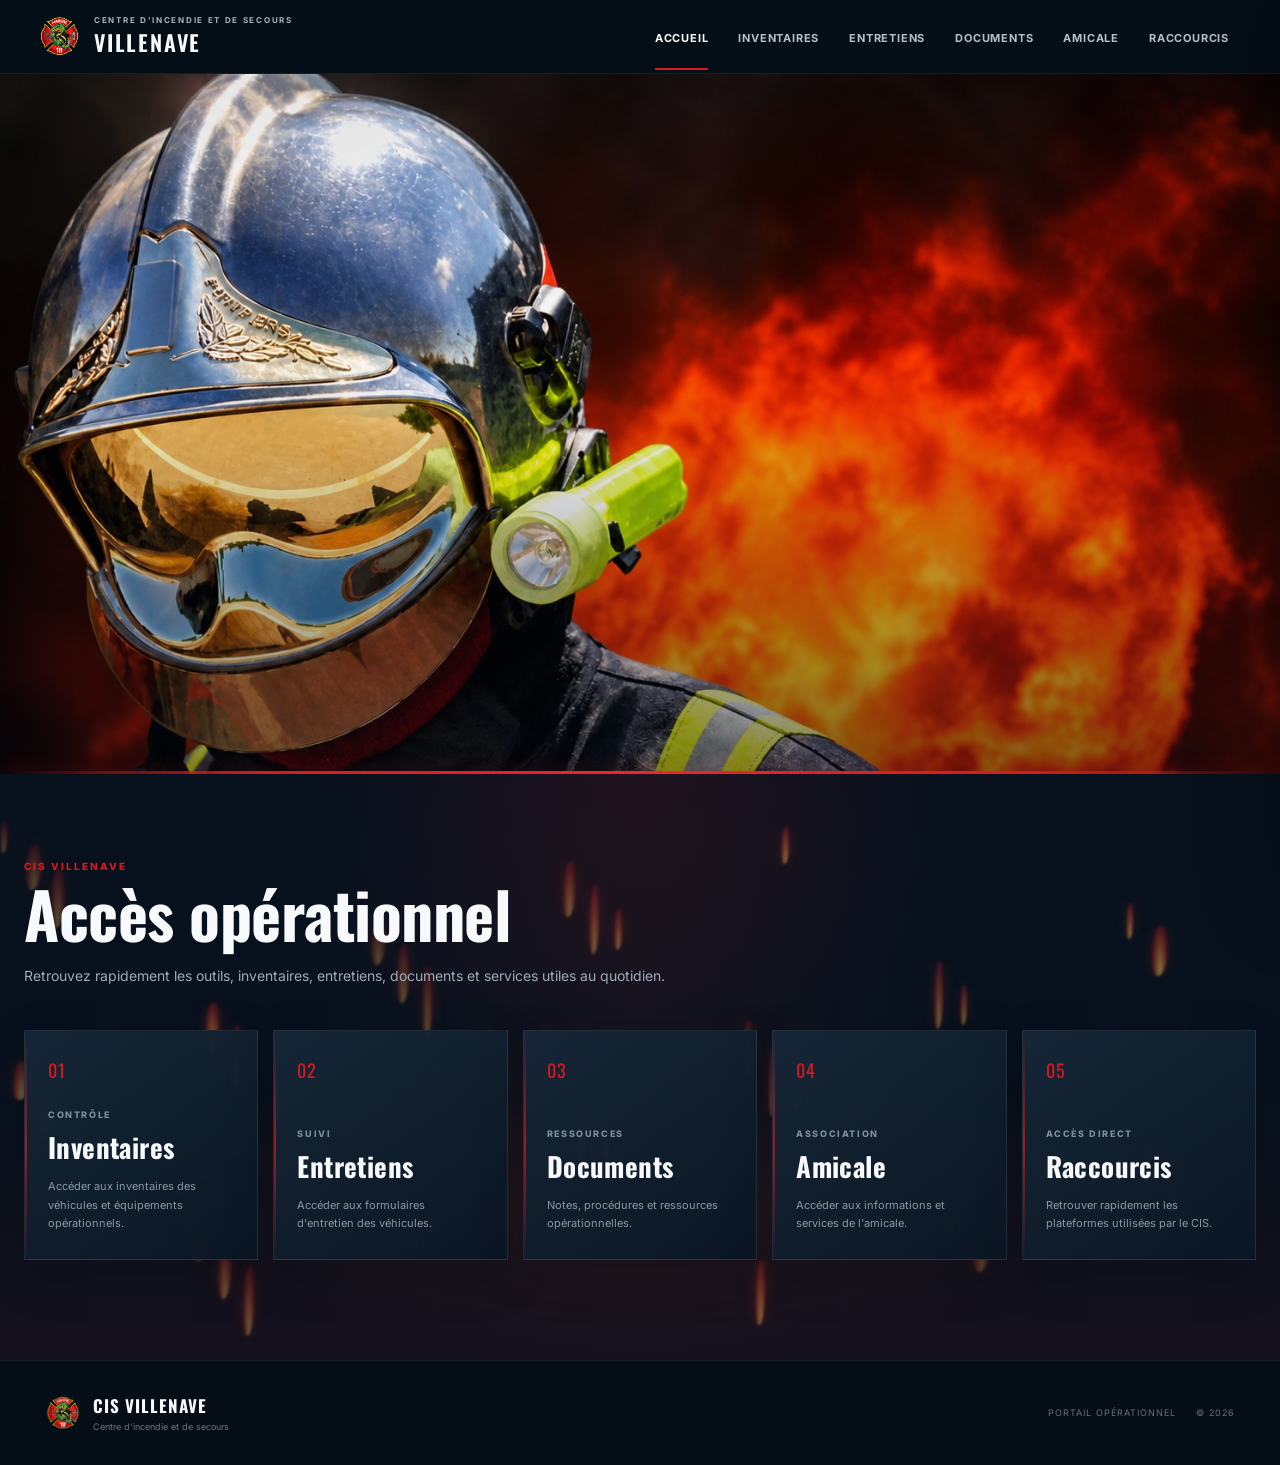
==== index.html @ 7cd79bca "Update index.html" ====
<!DOCTYPE html>
<html lang="fr">
<head>
<meta charset="UTF-8">
<meta name="viewport" content="width=device-width, initial-scale=1.0">
<title>CIS VILLENAVE — Portail opérationnel</title>
<link rel="preconnect" href="https://fonts.googleapis.com"><link rel="preconnect" href="https://fonts.gstatic.com" crossorigin>
<link href="https://fonts.googleapis.com/css2?family=Inter:wght@400;500;600;700;800&family=Oswald:wght@400;500;600&display=swap" rel="stylesheet">
<link rel="stylesheet" href="cis.css">
</head>
<body class="home-view">
<header class="site-header"><a href="#accueil" class="brand"><img src="logo1.png" alt="CIS Villenave"><div><span>CENTRE D'INCENDIE ET DE SECOURS</span><strong>VILLENAVE</strong></div></a><nav class="main-nav"><a href="#accueil">ACCUEIL</a><a href="#inventaires">INVENTAIRES</a><a href="#entretiens">ENTRETIENS</a><a href="#documents">DOCUMENTS</a><a href="#amicale">AMICALE</a><a href="#raccourcis">RACCOURCIS</a></nav></header>
<button class="mobile-menu-toggle" id="mobile-menu-toggle" type="button" aria-label="Ouvrir le menu" aria-expanded="false"><span></span><span></span><span></span></button>
<div class="mobile-menu-overlay" id="mobile-menu-overlay"></div>
<aside class="mobile-menu" id="mobile-menu" aria-hidden="true"><div class="mobile-menu-header"><div><span class="mobile-menu-kicker">PORTAIL OPÉRATIONNEL</span><strong>VILLENAVE</strong></div><button class="mobile-menu-close" id="mobile-menu-close" type="button" aria-label="Fermer le menu">×</button></div><nav class="mobile-nav">
<a href="#accueil" class="mobile-nav-link"><span>01</span><div><strong>ACCUEIL</strong><small>Portail opérationnel</small></div></a>
<a href="#inventaires" class="mobile-nav-link"><span>02</span><div><strong>INVENTAIRES</strong><small>Contrôle des équipements</small></div></a>
<a href="#entretiens" class="mobile-nav-link"><span>03</span><div><strong>ENTRETIENS</strong><small>Suivi des véhicules</small></div></a>
<a href="#documents" class="mobile-nav-link"><span>04</span><div><strong>DOCUMENTS</strong><small>Ressources opérationnelles</small></div></a>
<a href="#amicale" class="mobile-nav-link"><span>05</span><div><strong>AMICALE</strong><small>Vie associative</small></div></a>
<a href="#raccourcis" class="mobile-nav-link"><span>06</span><div><strong>RACCOURCIS</strong><small>Accès rapides</small></div></a>
</nav><div class="mobile-menu-footer">CIS VILLENAVE-D'ORNON</div></aside>
<section id="accueil" class="hero"><div class="hero-photo"><img src="photo.png" alt="CIS Villenave"><div class="hero-overlay"></div></div></section>
<div class="home-stage"><div class="flames" aria-hidden="true"></div><section class="intro-section"><div class="section-heading"><span class="section-kicker">CIS VILLENAVE</span><h2>Accès opérationnel</h2><p>Retrouvez rapidement les outils, inventaires, entretiens, documents et services utiles au quotidien.</p></div><div class="quick-grid quick-grid-five">
<a href="#inventaires" class="quick-card premium-card"><span class="card-number">01</span><div><span class="card-kicker">CONTRÔLE</span><h3>Inventaires</h3><p>Accéder aux inventaires des véhicules et équipements opérationnels.</p></div></a>
<a href="#entretiens" class="quick-card premium-card"><span class="card-number">02</span><div><span class="card-kicker">SUIVI</span><h3>Entretiens</h3><p>Accéder aux formulaires d'entretien des véhicules.</p></div></a>
<a href="#documents" class="quick-card premium-card"><span class="card-number">03</span><div><span class="card-kicker">RESSOURCES</span><h3>Documents</h3><p>Notes, procédures et ressources opérationnelles.</p></div></a>
<a href="#amicale" class="quick-card premium-card"><span class="card-number">04</span><div><span class="card-kicker">ASSOCIATION</span><h3>Amicale</h3><p>Accéder aux informations et services de l'amicale.</p></div></a>
<a href="#raccourcis" class="quick-card premium-card"><span class="card-number">05</span><div><span class="card-kicker">ACCÈS DIRECT</span><h3>Raccourcis</h3><p>Retrouver rapidement les plateformes utilisées par le CIS.</p></div></a>
</div></section></div>
<div class="portal-stage"><div class="flames" aria-hidden="true"></div>
<section id="inventaires" class="content-section page-view"><div class="section-heading"><span class="section-kicker">CONTRÔLE OPÉRATIONNEL</span><h2>Inventaires</h2><p>Sélectionnez une catégorie pour accéder aux inventaires des véhicules et équipements.</p></div><div class="inventory-grid">
<article class="inventory-card premium-card" data-collapsible><div class="inventory-header" tabindex="0" role="button" aria-expanded="false"><div><span class="inventory-code">01 / SSUAP</span><h3>SSUAP</h3><p>Secours à personnes</p></div><span class="inventory-plus">+</span></div><div class="inventory-content"><div class="vehicle-grid">
<div class="vehicle-card"><span>VSAV 01</span><small>Inventaire de l'équipage</small><div class="vehicle-buttons"><a class="inventory-button" href="https://docs.google.com/forms/d/e/1FAIpQLSfL36QKhU4DK_iWfPn4x19gmU9dLKnTLWVugFOpg3ryMzXapg/viewform?ouid=105918993275116743934&usp=sharing" target="_blank" rel="noopener">Chef d'agrès</a><a class="inventory-button" href="https://docs.google.com/forms/d/e/1FAIpQLSfN9bmArWPwC8NEfdnblLJE0y_ZaOb0yOlnw8BgW_F55drkiQ/viewform?ouid=105918993275116743934&usp=sharing" target="_blank" rel="noopener">Conducteur</a><a class="inventory-button" href="https://docs.google.com/forms/d/e/1FAIpQLSebAsFhD7KUh9XLMHKAeTNGjriSt-GvxNeqYLgoTC3nS7K8uA/viewform?ouid=105918993275116743934&usp=sharing" target="_blank" rel="noopener">Équipier</a></div></div>
<div class="vehicle-card"><span>VSAV 02</span><small>Inventaire de l'équipage</small><div class="vehicle-buttons"><a class="inventory-button" href="https://docs.google.com/forms/d/e/1FAIpQLSe1eA0Huf_T1sYWfYJLW9qUiCo8_IYR5ksxcDNwUbu9nNtDWg/viewform?ouid=105918993275116743934&usp=sharing" target="_blank" rel="noopener">Chef d'agrès</a><a class="inventory-button" href="https://docs.google.com/forms/d/e/1FAIpQLSeNDvuMxyEKKqKmP8QXnKiAqz2-etivAUsY8djY-1vpnywdUg/viewform?ouid=105918993275116743934&usp=sharing" target="_blank" rel="noopener">Conducteur</a><a class="inventory-button" href="https://docs.google.com/forms/d/e/1FAIpQLSez3wjIVUbJyvEF3fLr3ypWshs6PR-rdwWS8wSdeNRq307w3w/viewform?ouid=105918993275116743934&usp=sharing" target="_blank" rel="noopener">Équipier</a></div></div>
<div class="vehicle-card"><span>VSAV 03</span><small>Inventaire de l'équipage</small><div class="vehicle-buttons"><a class="inventory-button" href="https://docs.google.com/forms/d/e/1FAIpQLScgbGPy4RV--YguFozawOFSlJ7zzAFMduGsnY6KHvA_nMTxsw/viewform?ouid=105918993275116743934&usp=sharing" target="_blank" rel="noopener">Chef d'agrès</a><a class="inventory-button" href="https://docs.google.com/forms/d/e/1FAIpQLSe3hYxzlyHCIg_xiC_oHxIFeVI5MkSlTYq70egr3Y94Ct8h9w/viewform?ouid=105918993275116743934&usp=sharing" target="_blank" rel="noopener">Conducteur</a><a class="inventory-button" href="https://docs.google.com/forms/d/e/1FAIpQLSdRylJ0WaeCGLISlIBWq0tO3GZoghE-7KpfD2e5SPOXARe_pA/viewform?ouid=105918993275116743934&usp=sharing" target="_blank" rel="noopener">Équipier</a></div></div>
<div class="vehicle-card"><span>ASU</span><small>Pharmacie et utilisation sur intervention</small><div class="vehicle-buttons"><a class="inventory-button" href="https://docs.google.com/forms/d/e/1FAIpQLSe7PR0zvF8s1S_6WXaZ1bjyqoSbXXyRkYZxFiTqp1Z2TjZkoA/viewform?ouid=109470243720371980618&usp=sharing" target="_blank" rel="noopener">PDG ASU</a><a class="inventory-button" href="https://docs.google.com/forms/d/e/1FAIpQLScziBdaxCw204Pgq3e08IISIgJmAzAKsDHjrKkI0FuoFDjxeg/viewform?ouid=109470243720371980618&usp=sharing" target="_blank" rel="noopener">Utilisation ASU sur intervention</a></div></div>
</div></div></article>

<article class="inventory-card premium-card" data-collapsible><div class="inventory-header" tabindex="0" role="button" aria-expanded="false"><div><span class="inventory-code">02 / INCENDIE</span><h3>Incendie</h3><p>Moyens incendie</p></div><span class="inventory-plus">+</span></div><div class="inventory-content"><div class="vehicle-grid">
<a class="vehicle-card" href="https://docs.google.com/forms/d/e/1FAIpQLSd9eU-5nNT6gkXeXWvM4jl7qaxTKc8Hu_hd_CGGYWYdc3MpHg/viewform?ouid=105918993275116743934&usp=sharing" target="_blank" rel="noopener"><span>FPT 01</span><small>Inventaire</small></a>
<a class="vehicle-card" href="https://docs.google.com/forms/d/e/1FAIpQLSfYTSP2b4F6XAgsyKSXNlQE8WmGoWypcZfZNSa2CI6vs2N3Lw/viewform" target="_blank" rel="noopener"><span>FPTGP 02</span><small>Inventaire</small></a>
<a class="vehicle-card" href="https://docs.google.com/forms/d/e/1FAIpQLSe5RfSPqzXc39O40FYURZxkLmjuwQ1jBlEEKpgJZPCCtjn39A/viewform?ouid=105918993275116743934&usp=sharing" target="_blank" rel="noopener"><span>ECH</span><small>Inventaire</small></a>
<a class="vehicle-card" href="https://docs.google.com/forms/d/e/1FAIpQLSdsKyJJkTkoiJEL1euuLlERXf1S8NMHm4DnjmsZSfvnbQll1w/viewform?ouid=105918993275116743934&usp=sharing" target="_blank" rel="noopener"><span>FMOGP</span><small>Inventaire</small></a>
<a class="vehicle-card" href="https://docs.google.com/forms/d/e/1FAIpQLSdmcnS6v5ICCbmuHJ9lJDz1taCs1w9tKfj-Pz1_ie6bzsLd9w/viewform?ouid=105918993275116743934&usp=sharing" target="_blank" rel="noopener"><span>VL CDGG</span><small>Inventaire</small></a>
</div></div></article>

<article class="inventory-card premium-card" data-collapsible><div class="inventory-header" tabindex="0" role="button" aria-expanded="false"><div><span class="inventory-code">03 / DIV</span><h3>DIV</h3><p>Divers et secours techniques</p></div><span class="inventory-plus">+</span></div><div class="inventory-content"><div class="vehicle-grid">
<a class="vehicle-card" href="https://docs.google.com/forms/d/e/1FAIpQLScxACmuw41XjsE-xWaNp0hVASIMMaTYH3z3zqB-2ywrCdb6tw/viewform?usp=sharing&ouid=105918993275116743934" target="_blank" rel="noopener"><span>VTU 1 (VIA)</span><small>Inventaire</small></a>
<a class="vehicle-card" href="https://docs.google.com/forms/d/e/1FAIpQLSfx2WoNMi9p6lq8BGZL36s8l78ZDq-CU32db0z8Ej0rH0dGHg/viewform?ouid=105918993275116743934&usp=sharing" target="_blank" rel="noopener"><span>VTU 2</span><small>Inventaire</small></a>
<a class="vehicle-card" href="https://docs.google.com/forms/d/e/1FAIpQLSdgsz1o1LmwStk5MBDEh8DE0OjGyTTOqhAf8_8FgcMBXhzITw/viewform?ouid=105918993275116743934&usp=sharing" target="_blank" rel="noopener"><span>VSR M</span><small>Inventaire</small></a>
</div></div></article>

<article class="inventory-card premium-card" data-collapsible><div class="inventory-header" tabindex="0" role="button" aria-expanded="false"><div><span class="inventory-code">04 / FDF</span><h3>FDF</h3><p>Feux de forêts</p></div><span class="inventory-plus">+</span></div><div class="inventory-content"><div class="vehicle-grid">
<a class="vehicle-card" href="https://docs.google.com/forms/d/e/1FAIpQLSdDMChI_Hcr2wDC9QvOvBT5Df-sJo7sq4oLvlZl9bfk5zM2SQ/viewform?ouid=105918993275116743934&usp=sharing" target="_blank" rel="noopener"><span>CCF 1</span><small>Inventaire</small></a>
<a class="vehicle-card" href="https://docs.google.com/forms/d/e/1FAIpQLSePFPzBk9gy1pQJrWOkPhRnHlgxwZ_cEE4uLnmIGdL7Y7biNg/viewform?ouid=105918993275116743934&usp=sharing" target="_blank" rel="noopener"><span>CCF 2</span><small>Inventaire</small></a>
<a class="vehicle-card" href="https://docs.google.com/forms/d/e/1FAIpQLScIlR58n4OSfEpPeUWPjBBcXQJE1YW6EedRF9tziXUaRshSHA/viewform?ouid=105918993275116743934&usp=sharing" target="_blank" rel="noopener"><span>VLHR</span><small>Inventaire</small></a>
<a class="vehicle-card" href="https://docs.google.com/forms/d/e/1FAIpQLSfus4aV20csHkS4QW2ImAN_t5QBxSnv3Texai13ADbGlQ63jw/viewform" target="_blank" rel="noopener"><span>AMSEC</span><small>Inventaire</small></a>
</div></div></article>

<article class="inventory-card premium-card" data-collapsible><div class="inventory-header" tabindex="0" role="button" aria-expanded="false"><div><span class="inventory-code">05 / SPÉCIALITÉS</span><h3>Spécialités</h3><p>Moyens spécialisés</p></div><span class="inventory-plus">+</span></div><div class="inventory-content"><div class="vehicle-grid"><a class="vehicle-card" href="https://docs.google.com/forms/d/e/1FAIpQLScbJ4rl3exzf2poyy066Ap8KIxtIil63gRp0yjDs76jo0G02g/viewform?usp=header" target="_blank" rel="noopener"><span>ELD</span><small>Inventaire</small></a><a class="vehicle-card" href="https://docs.google.com/forms/d/e/1FAIpQLSd4PTpwoy6y--ZvKibPerkZNp4RajKCW_I4WjuMwNZf-q_cDg/viewform" target="_blank" rel="noopener"><span>DRONE</span><small>Inventaire</small></a></div></div></article>

<article class="inventory-card premium-card" data-collapsible><div class="inventory-header" tabindex="0" role="button" aria-expanded="false"><div><span class="inventory-code">06 / STANDARD</span><h3>Standard</h3><p>Matériel standard</p></div><span class="inventory-plus">+</span></div><div class="inventory-content"><div class="vehicle-grid"><a class="vehicle-card" href="https://docs.google.com/forms/d/e/1FAIpQLScdd2DsB_Wz0qSrbNyVSzvNkQPEw4Qotl6O9GvUJop908IG1g/viewform?ouid=105918993275116743934&usp=sharing" target="_blank" rel="noopener"><span>STAS</span><small>Inventaire</small></a><a class="vehicle-card" href="https://docs.google.com/forms/d/e/1FAIpQLSdPNLqQEVznCv8ssJ1XHmXJHBbxI8Wp2dBcZ3Heid1VcTnd5Q/viewform?ouid=105918993275116743934&usp=sharing" target="_blank" rel="noopener"><span>SAC PS STAS</span><small>Inventaire</small></a></div></div></article>

<article class="inventory-card premium-card" data-collapsible><div class="inventory-header" tabindex="0" role="button" aria-expanded="false"><div><span class="inventory-code">07 / CASERNEMENT</span><h3>Casernement</h3><p>Ressources internes</p></div><span class="inventory-plus">+</span></div><div class="inventory-content"><div class="vehicle-grid"><a class="vehicle-card" href="https://docs.google.com/forms/d/e/1FAIpQLSdKEdVyX-ITwIlX0ebpzCnUv12Ihp459CcIW13tg9Wz7VyOrA/viewform?ouid=105918993275116743934&usp=sharing" target="_blank" rel="noopener"><span>RÉSERVE INC</span><small>Inventaire</small></a><a class="vehicle-card" href="https://docs.google.com/forms/d/e/1FAIpQLScQ4mzrZjtt0AR9aKFWobl8DNGo-sbTzUiu4pML1xfWlsdzSg/viewform?ouid=105918993275116743934&usp=sharing" target="_blank" rel="noopener"><span>PHARMACIE ASU</span><small>Inventaire</small></a></div></div></article>
<a href="https://docs.google.com/spreadsheets/d/15uACdTHwLiXYEPtjc5J4dOz0961-pVyXXckQmzDewpI/edit?usp=sharing" class="result-card premium-card" target="_blank" rel="noopener"><div><span class="card-kicker">SYNTHÈSE</span><h3>RÉSULTATS INVENTAIRES</h3><p>Consulter les résultats des inventaires.</p></div></a>
</div></section>

<section id="entretiens" class="content-section page-view"><div class="section-heading"><span class="section-kicker">MAINTENANCE</span><h2>Entretiens</h2><p>Sélectionnez le véhicule concerné pour accéder à son formulaire d'entretien.</p></div><article class="entretien-card inventory-card premium-card" data-collapsible><div class="inventory-header entretien-header" tabindex="0" role="button" aria-expanded="false"><div><span class="inventory-code">SUIVI VÉHICULES</span><h3>Entretiens véhicules</h3><p>Formulaires de contrôle et de suivi</p></div><span class="inventory-plus">+</span></div><div class="inventory-content"><div class="maintenance-grid">
<a class="maintenance-card" href="https://docs.google.com/forms/d/e/1FAIpQLSfZQSjmudmFNhIiM9rMcCZNVQ7Q8170Wa6AyoV86-jAAZXQWA/viewform?ouid=105918993275116743934&usp=sharing" target="_blank" rel="noopener"><img src="https://commons.wikimedia.org/wiki/Special:FilePath/Fourgon%20Pompe%20Tonne.JPG?width=1200" alt="FPT 01"><strong>FPT 01</strong><small>Entretien véhicule</small></a>
<a class="maintenance-card" href="https://docs.google.com/forms/d/e/1FAIpQLSeZ56XeTt0LrIe5a1a1I8CDqd3iHFU_e8G60ZZb0dUefL2UrA/viewform?ouid=105918993275116743934&usp=sharing" target="_blank" rel="noopener"><img src="https://commons.wikimedia.org/wiki/Special:FilePath/Fourgon%20Pompe%20Tonne.JPG?width=1200" alt="FPTGP 02"><strong>FPTGP 02</strong><small>Entretien véhicule</small></a>
<a class="maintenance-card" href="https://docs.google.com/forms/d/e/1FAIpQLSdp7xykQc6NyZiupN6Z4C1GCCv_UgkQ7hZozlaYLhW-iRQ6ZQ/viewform?ouid=105918993275116743934&usp=sharing" target="_blank" rel="noopener"><img src="https://commons.wikimedia.org/wiki/Special:FilePath/Grande%20%C3%A9chelle%20Pompiers%20Paris%202008.jpg?width=1200" alt="ECH"><strong>ECH</strong><small>Entretien véhicule</small></a>
<a class="maintenance-card" href="https://docs.google.com/forms/d/e/1FAIpQLSexPEtpJJaCjY6opzUm7rM04LYddi6be8BpXhpt57niuaqklQ/viewform?ouid=105918993275116743934&usp=sharing" target="_blank" rel="noopener"><img src="https://commons.wikimedia.org/wiki/Special:FilePath/Vsav%20pompiers%20france.JPG?width=1200" alt="VSAV 1"><strong>VSAV 1</strong><small>Entretien véhicule</small></a>
<a class="maintenance-card" href="https://docs.google.com/forms/d/e/1FAIpQLSfK6T-RljeWJKpeQKXlDfJQp76ILd6vx72KZTq9Pu3ay5Ytkg/viewform?ouid=105918993275116743934&usp=sharing" target="_blank" rel="noopener"><img src="https://commons.wikimedia.org/wiki/Special:FilePath/VSAV%20BSPP.jpg?width=1200" alt="VSAV 2"><strong>VSAV 2</strong><small>Entretien véhicule</small></a>
<a class="maintenance-card" href="https://docs.google.com/forms/d/e/1FAIpQLSd-YqNzMoOnLyfymA_F8GQeqwPyc9fKqQ3icW5pwQhSA2fBaw/viewform?ouid=105918993275116743934&usp=sharing" target="_blank" rel="noopener"><img src="https://commons.wikimedia.org/wiki/Special:FilePath/Ambulance%20VSAV53.JPG?width=1200" alt="VSAV 3"><strong>VSAV 3</strong><small>Entretien véhicule</small></a>
<a class="maintenance-card" href="https://docs.google.com/forms/d/e/1FAIpQLScGpf5CnajHpkX1shdvShQ0K1zE42meWOZIpfNiIXZ1F-C3cQ/viewform?ouid=105918993275116743934&usp=sharing" target="_blank" rel="noopener"><img src="https://commons.wikimedia.org/wiki/Special:FilePath/CCF%20Renault%20-%20Sides%2C%20de%20P%C3%A9rigueux%2C%20congr%C3%A8s%20Mussidan%20%281%29.jpg?width=1200" alt="CCF 1"><strong>CCF 1</strong><small>Entretien véhicule</small></a>
<a class="maintenance-card" href="https://docs.google.com/forms/d/e/1FAIpQLSfCB2kfLpJh7Twf0AdOZjXpEPbtZv7S_Yzswycm9HmGlEg2LQ/viewform?ouid=105918993275116743934&usp=sharing" target="_blank" rel="noopener"><img src="https://commons.wikimedia.org/wiki/Special:FilePath/CCF%20Unimog%20U5023%20-%20Gimaex.jpg?width=1200" alt="CCF 2"><strong>CCF 2</strong><small>Entretien véhicule</small></a>
<a class="maintenance-card" href="https://docs.google.com/forms/d/e/1FAIpQLSftcEsezcTAlCkSyYK3tQetz5XOV76e3ItEgNiL6ohq9zmSMw/viewform?ouid=105918993275116743934&usp=sharing" target="_blank" rel="noopener"><img src="https://commons.wikimedia.org/wiki/Special:FilePath/CCF%20ACMAT%20TPK%20635%20C%20%284%29.jpg?width=1200" alt="VLHR"><strong>VLHR</strong><small>Entretien véhicule</small></a>
<a class="maintenance-card" href="https://docs.google.com/forms/d/e/1FAIpQLScrbu5B8utOjph7NM5iGsWJkVdcKeDt9mORvsaqjAx5S-1SVg/viewform?ouid=105918993275116743934&usp=sharing" target="_blank" rel="noopener"><img src="https://commons.wikimedia.org/wiki/Special:FilePath/Fourgon%20Mousse%20Grande%20Puissance%20%28FMOGP%29.jpg?width=1200" alt="FMOGP"><strong>FMOGP</strong><small>Entretien véhicule</small></a>
<a class="maintenance-card" href="https://docs.google.com/forms/d/e/1FAIpQLSc6CeuZIV-1c0EXIFWpWxX2qwSDa9TMi8J0I673H2_xvfYjeA/viewform?ouid=105918993275116743934&usp=sharing" target="_blank" rel="noopener"><img src="https://commons.wikimedia.org/wiki/Special:FilePath/Vsr%20pompier%20france.JPG?width=1200" alt="VSR M"><strong>VSR M</strong><small>Entretien véhicule</small></a>
<a class="maintenance-card" href="https://docs.google.com/forms/d/e/1FAIpQLSf3HfP82F2Om6bb23rBeJdnOhDa16bOjVRXHDAS_0Wtgxbrnw/viewform?ouid=105918993275116743934&usp=sharing" target="_blank" rel="noopener"><img src="https://commons.wikimedia.org/wiki/Special:FilePath/V%C3%A9hicule%20de%20liaisons%20Renault%20Clio%20immatricule%20SPVL286%20et%20appartenant%20aux%20pompiers%20de%20Paris.jpg?width=1200" alt="VTU 1 — VIA"><strong>VTU 1 — VIA</strong><small>Entretien véhicule</small></a>
<a class="maintenance-card" href="https://docs.google.com/forms/d/e/1FAIpQLSdVecrUXja7EYTMccqFexNsJ2op8UDjhzVD889DQG_xLHZCDw/viewform?ouid=105918993275116743934&usp=sharing" target="_blank" rel="noopener"><img src="https://commons.wikimedia.org/wiki/Special:FilePath/V%C3%A9hicule%20de%20liaisons%20Renault%20Clio%20immatricule%20SPVL286%20et%20appartenant%20aux%20pompiers%20de%20Paris.jpg?width=1200" alt="VTU 2"><strong>VTU 2</strong><small>Entretien véhicule</small></a>
<a class="maintenance-card" href="https://docs.google.com/forms/d/e/1FAIpQLSeTErRJarDO-FcVdIecawmBva-XAX2xolyWbDlLOqFdmLXGLg/viewform?ouid=105918993275116743934&usp=sharing" target="_blank" rel="noopener"><img src="https://commons.wikimedia.org/wiki/Special:FilePath/Vsr%20pompier%20france.JPG?width=1200" alt="VLS 1"><strong>VLS 1</strong><small>Entretien véhicule</small></a>
<a class="maintenance-card" href="https://docs.google.com/forms/d/e/1FAIpQLSdebOPjUy2yD8771XaYzOo7aeDxmAzryuR22ecRT2y184BACQ/viewform?ouid=105918993275116743934&usp=sharing" target="_blank" rel="noopener"><img src="https://commons.wikimedia.org/wiki/Special:FilePath/V%C3%A9hicule%20de%20liaisons%20Renault%20Clio%20immatricule%20SPVL286%20et%20appartenant%20aux%20pompiers%20de%20Paris.jpg?width=1200" alt="VLS 2"><strong>VLS 2</strong><small>Entretien véhicule</small></a>
<a class="maintenance-card" href="https://docs.google.com/forms/d/e/1FAIpQLSfL7ula_m4T8RUsMjSnQ5N0PKrDzz5S7tGaJ6ddTo2HwuB_EA/viewform?ouid=105918993275116743934&usp=sharing" target="_blank" rel="noopener"><img src="https://commons.wikimedia.org/wiki/Special:FilePath/Ambulance%20in%20France.JPG?width=1200" alt="VLS 3"><strong>VLS 3</strong><small>Entretien véhicule</small></a>
<a class="maintenance-card" href="https://docs.google.com/forms/d/e/1FAIpQLSd4PTpwoy6y--ZvKibPerkZNp4RajKCW_I4WjuMwNZf-q_cDg/viewform" target="_blank" rel="noopener"><img src="https://commons.wikimedia.org/wiki/Special:FilePath/DroneUASFirefighting-SixRivers-AA-05%20%2852358583294%29.jpg?width=1200" alt="V DRONE"><strong>V DRONE</strong><small>Entretien véhicule</small></a>
</div></div></article></section>
<section id="documents" class="content-section page-view"><div class="section-heading"><span class="section-kicker">RESSOURCES</span><h2>Documents</h2><p>Les principales ressources documentaires du CIS.</p></div><div class="resource-grid"><article class="resource-card"><div class="resource-header"><div><span class="resource-number">01</span><h3>NOTES DE SERVICE</h3><p>Notes et informations internes</p></div></div><div class="resource-content"><a class="large-button" href="https://drive.google.com/drive/folders/1mZU_QXucWcthPotO1mkU4cxS8GGF8erV?usp=sharing" target="_blank" rel="noopener">OUVRIR LE DOSSIER</a></div></article><article class="resource-card"><div class="resource-header"><div><span class="resource-number">02</span><h3>PROCÉDURES OPÉRATIONNELLES</h3><p>Procédures et consignes</p></div></div><div class="resource-content"><a class="large-button" href="https://drive.google.com/drive/folders/162tWotHf18UoYEwiueZNTLvwbDYLzesX?usp=sharing" target="_blank" rel="noopener">OUVRIR LE DOSSIER</a></div></article><article class="resource-card"><div class="resource-header"><div><span class="resource-number">03</span><h3>SSUAP</h3><p>Ressources secours à personnes</p></div></div><div class="resource-content"><a class="large-button" href="https://drive.google.com/drive/folders/1oXW1lqGMaBO__y8poG2fD16YAqLebj5T?usp=sharing" target="_blank" rel="noopener">OUVRIR LE DOSSIER</a></div></article><article class="resource-card"><div class="resource-header"><div><span class="resource-number">04</span><h3>FDF</h3><p>Ressources feux de forêts</p></div></div><div class="resource-content"><a class="large-button" href="https://drive.google.com/drive/mobile/folders/1S62aYs2HzCjxg-smzg9RKRJuesNdlRdp?usp=sharing" target="_blank" rel="noopener">OUVRIR LE DOSSIER</a></div></article><article class="resource-card"><div class="resource-header"><div><span class="resource-number">05</span><h3>DRIVE</h3><p>Espace documentaire</p></div></div><div class="resource-content"><a class="large-button" href="https://drive.google.com/drive/mobile/folders/1yFyqAzbyJ7C4_enN2PCHoPK3YlpPo9mR" target="_blank" rel="noopener">OUVRIR LE DOSSIER</a></div></article></div></section>
<section id="amicale" class="content-section page-view"><div class="section-heading"><span class="section-kicker">VIE ASSOCIATIVE</span><h2>Amicale</h2><p>Actualités, inscriptions, trésorerie, locations, documents et services de l’amicale.</p></div><div class="resource-grid amicale-grid">
<article class="resource-card amicale-detail"><div class="resource-header"><div><span class="resource-number">01</span><h3>NOUVEAUTÉS</h3><p>Actualités et inscriptions aux événements</p></div></div><div class="resource-content event-list">
<div class="event-item"><img src="https://sites.google.com/u/0/sitesv-images-rt/[base64]w1280" alt="Soirée Enjoy 33"><div><a href="https://forms.gle/vmvFjFrtcmnVrP6C6" target="_blank" rel="noopener">SOIRÉE ENJOY 33 - 08 SEPTEMBRE</a><small>OUVERT À TOUS LES AGENTS DE VILO</small></div></div>
<div class="event-item"><img src="https://sites.google.com/u/0/sitesv-images-rt/[base64]w1280" alt="Tournoi Padel"><div><a href="https://docs.google.com/forms/d/e/1FAIpQLSd1wey0THEvrfyJRKpnmwYdVHR6nzq0e44UvZT1F9QPhXm8wA/viewform?usp=dialog" target="_blank" rel="noopener">INSCRIPTIONS TOURNOI PADEL - COMPLEXE 4PADEL - 22/09 10H/12H</a><small>OUVERT À TOUS LES AGENTS DE VILO</small></div></div>
<div class="event-item"><img src="https://sites.google.com/u/0/sitesv-images-rt/[base64]w1280" alt="UBB Stade Français"><div><a href="https://docs.google.com/forms/d/e/1FAIpQLScgOl8zBbhS4iuNMQ8nazXS38Ex17I8-0gZhKyiwXZ-lgw2DA/viewform?usp=header" target="_blank" rel="noopener">UBB - STADE FRANÇAIS — DIMANCHE 20/09 21H00</a><small>OUVERT AUX AMICALISTES</small></div></div>
<div class="event-item"><img src="https://sites.google.com/u/0/sitesv-images-rt/[base64]w1280" alt="Speedpark"><div><a href="https://docs.google.com/forms/d/e/1FAIpQLSf3ZJ1FjxqNDaW_wky0Gr4klqyzqpKVr1sR_6Zs3h0igpL1ag/viewform?usp=header" target="_blank" rel="noopener">SPEEDPARK — 05 ET 12 OCTOBRE</a><small>OUVERT À TOUS LES AGENTS DE VILO</small></div></div>
<div class="event-item text-only"><div><a href="https://forms.gle/ZxMAxuXU16isUjD78" target="_blank" rel="noopener">LOCATION MATÉRIEL JOLT</a><small>OUVERT À TOUS LES AGENTS DE VILO</small></div></div>
<div class="event-item text-only"><div><a href="https://docs.google.com/forms/d/e/1FAIpQLSdwZr5wQbEGY4oT7HKPXYKjQwi0LDVIzDobKQmyK479s0RlJA/viewform?usp=header" target="_blank" rel="noopener">SOIRÉE ENJOY — 08 SEPTEMBRE</a><small>OUVERT À TOUS LES AGENTS DE VILO</small></div></div>
<div class="event-item text-only"><div><a href="https://docs.google.com/forms/d/e/1FAIpQLScgOl8zBbhS4iuNMQ8nazXS38Ex17I8-0gZhKyiwXZ-lgw2DA/viewform?usp=header" target="_blank" rel="noopener">INSCRIPTIONS MATCHS UBB - STADE FRANÇAIS — DIMANCHE 20/09 21H00</a><small>OUVERT AUX AMICALISTES</small></div></div>
<div class="event-item text-only"><div><a href="https://drive.google.com/file/d/1VleKfAE5S1V0WXyCBqhueX9uqhXzTyOm/view?usp=sharing" target="_blank" rel="noopener">RAPPEL DES RÈGLES D’ATTRIBUTION</a></div></div>
<div class="event-item text-only"><div><a href="https://docs.google.com/forms/d/e/1FAIpQLSd1wey0THEvrfyJRKpnmwYdVHR6nzq0e44UvZT1F9QPhXm8wA/viewform?usp=dialog" target="_blank" rel="noopener">TOURNOI PADEL 22/09</a><small>OUVERT À TOUS LES AGENTS DE VILO</small></div></div>
<div class="event-item text-only"><div><a href="https://docs.google.com/forms/d/e/1FAIpQLSf3ZJ1FjxqNDaW_wky0Gr4klqyzqpKVr1sR_6Zs3h0igpL1ag/viewform?usp=header" target="_blank" rel="noopener">SOIRÉE AU SPEEDPARK 05 ET 12 OCTOBRE</a><small>OUVERT À TOUS LES AGENTS DE VILO</small></div></div>
</div></article>
<article class="resource-card amicale-detail"><div class="resource-header"><div><span class="resource-number">02</span><h3>TRÉSORERIE</h3><p>Paiements et demandes</p></div></div><div class="resource-content link-list"><a href="https://pay.sumup.com/b2c/QL9SNKAR" target="_blank" rel="noopener">LIEN POUR PAYER UNE PRESTATION</a><p>Merci de préciser l'objet de votre règlement à côté de votre nom (Ex : MARTIN / Achat boutique)</p><a href="https://docs.google.com/forms/d/e/1FAIpQLSdoRNLaLy2dahxObT4eTlctBZ8FFMp4bH0rBD05T2QRFgrv0g/viewform?usp=header" target="_blank" rel="noopener">DEMANDE : INDEMNISATION CALENDRIERS, SUBVENTION SPORT, CARTES CADEAUX NAISSANCE/MARIAGE/PACS, REMBOURSEMENT, ...</a><a href="https://drive.google.com/file/d/1pYoqLNOE89M5B1MqkF2Sz1jFm5v2hdeG/view?usp=drive_link" target="_blank" rel="noopener">TABLEAU PRESTATIONS</a></div></article>
<article class="resource-card amicale-detail"><div class="resource-header"><div><span class="resource-number">03</span><h3>LOCATIONS</h3><p>Matériel et salles</p></div></div><div class="resource-content link-list"><a href="https://docs.google.com/forms/d/e/1FAIpQLSfPz3EyIxsQFtr65ksZpYA-MQK_-RTLv1OwGL-Emijii3a6eg/viewform?usp=header" target="_blank" rel="noopener">DEMANDE DE LOCATION DU MATÉRIEL DE L’AMICALE</a><a href="https://forms.gle/ZxMAxuXU16isUjD78" target="_blank" rel="noopener">DEMANDE DE LOCATION MATÉRIEL JOLT</a><a href="https://www.amicalepompiersbordeaux.fr/" target="_blank" rel="noopener">LOCATION SALLES DES FÊTES DE LUDON</a></div></article>
<article class="resource-card amicale-detail"><div class="resource-header"><div><span class="resource-number">04</span><h3>DOCUMENTS CADRE ET ADHÉRENTS</h3><p>Adhésion et informations</p></div></div><div class="resource-content link-list"><a href="https://docs.google.com/forms/d/e/1FAIpQLSfMt2cx18aGF0WtHOc5WacRjTBE5b70YDuNV7TnLUmg1ChKOQ/viewform?usp=header" target="_blank" rel="noopener">DEMANDE ADHÉSION 2026</a><a href="https://drive.google.com/file/d/1nGGmhIzKY4fDMgEp1zCAIQJ1B7pgSfB6/view?usp=sharing" target="_blank" rel="noopener">LISTE ADHÉRENTS 2026</a><a href="https://drive.google.com/file/d/1g3NxiYsp2GFC1mCAikz2lLolBs2pnk6V/view?usp=drive_link" target="_blank" rel="noopener">COMPOSITION BUREAU 2026</a></div></article>
<article class="resource-card amicale-detail"><div class="resource-header"><div><span class="resource-number">05</span><h3>CALENDRIERS</h3><p>Distribution et suivi</p></div></div><div class="resource-content link-list"><a href="https://www.google.com/maps/d/edit?mid=1a7CY1kuTPUbNeoAkft3Wwx5SfWOI-7U&amp;usp=drive_link" target="_blank" rel="noopener">SECTEURS CALENDRIERS</a><a href="https://drive.google.com/file/d/1E78LngumgOKvv2SD9gFfcTk72L3kng_H/view?usp=drive_link" target="_blank" rel="noopener">RÈGLEMENTS DISTRIBUTION CALENDRIERS</a><a href="https://drive.google.com/file/d/1Rhh_vC4OWL5IdvKZWRFtZWmElq_k9P_u/view?usp=drive_link" target="_blank" rel="noopener">FICHE RETOUR COLLECTE</a><a href="https://drive.google.com/file/d/1TMhYsD_NWmkCIiukVjw0xbRs9eejVIsy/view?usp=drive_link" target="_blank" rel="noopener">FICHE DE TÂCHES DISTRIBUTEUR 2025</a><a href="https://drive.google.com/file/d/18AREoboAmm0_co0vlKli3ATQqP_zRt_G/view?usp=drive_link" target="_blank" rel="noopener">UTILISATION APPLI SUMUP</a></div></article>
<article class="resource-card amicale-detail"><div class="resource-header"><div><span class="resource-number">06</span><h3>BAL</h3><p>Organisation et bénévolat</p></div></div><div class="resource-content link-list"><a href="https://forms.gle/LShcXjrQmnmcuzof9" target="_blank" rel="noopener">FORMULAIRE INSCRIPTIONS BÉNÉVOLAT BAL</a><a href="https://forms.gle/LShcXjrQmnmcuzof9" target="_blank" rel="noopener">INSCRIPTIONS AVANT LE 15/06</a><p>RESPONSABLES : SIMON Bertrand et DEVISE Frédéric</p><p>MAIL : organisation.baldemadere@gmail.com</p></div></article>
<article class="resource-card amicale-detail"><div class="resource-header"><div><span class="resource-number">07</span><h3>CONTACT</h3><p>Amicale et Bordeaux Métropole</p></div></div><div class="resource-content link-list"><a href="mailto:amicale.vilo@gmail.com">amicale.vilo@gmail.com</a><p>SECRÉTARIAT : 07 61 27 27 54</p><a href="mailto:amicalespompiersbxmetropole@gmail.com">amicalespompiersbxmetropole@gmail.com</a><p>5 rue du Marais, 33000 Bordeaux<br>05 56 46 06 50 / 07 61 27 27 54</p></div></article>
<article class="resource-card amicale-detail"><div class="resource-header"><div><span class="resource-number">08</span><h3>PARTENARIAT</h3><p>Calendriers 2027</p></div></div><div class="resource-content link-list"><a href="https://drive.google.com/file/d/1PIuBN9HFVh7fuJ4_bM9O6AfwHYqFLewS/view?usp=sharing" target="_blank" rel="noopener">AFFICHE RECHERCHE PARTENAIRES PUBS CALENDRIERS 2027</a><a href="https://docs.google.com/forms/d/e/1FAIpQLSd3-NRxOMQcz8EF8thwNtg8mCpMpWLz2EiM_b9yFhwTZKRW3A/viewform?usp=header" target="_blank" rel="noopener">FORMULAIRE CONTACT PUBS CALENDRIERS 2027</a></div></article>
<article class="resource-card amicale-detail"><div class="resource-header"><div><span class="resource-number">09</span><h3>BUREAU</h3><p>Suivi administratif</p></div></div><div class="resource-content link-list"><a href="https://docs.google.com/spreadsheets/d/1sYjdrXoOtLP2mYBTopSLvl_i9NK-Fcit1NfsF2dRNHk/edit?usp=sharing" target="_blank" rel="noopener">RECAP IMPAYÉS</a><a href="https://docs.google.com/forms/d/e/1FAIpQLSdoRNLaLy2dahxObT4eTlctBZ8FFMp4bH0rBD05T2QRFgrv0g/viewform?usp=header" target="_blank" rel="noopener">DEMANDE REMBOURSEMENT, DÉPÔT JUSTIFICATIF ACHAT</a><a href="https://calendar.google.com/calendar/u/0/r" target="_blank" rel="noopener">AGENDA LOCATION MATÉRIEL AMICALE</a><a href="https://docs.google.com/spreadsheets/d/1qxW2MLDk5qsCHW7gTsc7g7WwJ9kdcolPL0sjQ_CDErw/edit?usp=sharing" target="_blank" rel="noopener">DEMANDE LOCATION MATÉRIEL</a><a href="https://docs.google.com/spreadsheets/d/1ZuKj3LadUEogC99YfVKXIykrrVLoSbN0qjPk7XnsK5E/edit?usp=sharing" target="_blank" rel="noopener">DEMANDE LOCATION JOLT</a><a href="https://docs.google.com/spreadsheets/d/1hZPYMOOs45p80OKUHS9SLbZK3b0_XhGm7101jaJ9qws/edit?usp=sharing" target="_blank" rel="noopener">RÉPONSES MATCHS UBB</a><a href="https://docs.google.com/spreadsheets/d/1q6WbaAwvOb6MKa0n1rV0B32ABCtfJPIvzFt9iTbm4p0/edit?usp=sharing" target="_blank" rel="noopener">RÉPONSES INSCRIPTIONS SPEEDPARK</a><a href="https://docs.google.com/spreadsheets/d/1f8qyzQdpW0XBBybnmwoynIUfD13-02GtOD_iJtQkL6w/edit?usp=sharing" target="_blank" rel="noopener">RÉPONSES DEMANDE DE REMBOURSEMENT</a></div></article>
</div></section>
<section id="raccourcis" class="content-section page-view"><div class="section-heading"><span class="section-kicker">ACCÈS DIRECT</span><h2>Raccourcis</h2><p>Accès rapide aux principales plateformes utilisées au quotidien.</p></div><div class="resource-grid shortcut-resource-grid">
<article class="resource-card"><div class="resource-header"><div><span class="resource-number">01</span><h3>AGATT</h3><p>Gestion des activités</p></div></div><div class="resource-content"><a class="large-button" href="https://agatt.sdis33.fr/public/index.php" target="_blank" rel="noopener">OUVRIR</a></div></article>
<article class="resource-card"><div class="resource-header"><div><span class="resource-number">02</span><h3>COMMANDE REPAS SDIS</h3><p>TimeChef — Elior</p></div></div><div class="resource-content"><a class="large-button" href="https://timechef-v2.elior.com/login" target="_blank" rel="noopener">OUVRIR</a></div></article>
<article class="resource-card"><div class="resource-header"><div><span class="resource-number">03</span><h3>GATE SDIS 33 — CRSS</h3><p>Plateforme SDIS</p></div></div><div class="resource-content"><a class="large-button" href="https://gate.sdis33.fr/gate/cloud/?orgname=sdis33&amp;domainid=1586354925552" target="_blank" rel="noopener">OUVRIR</a></div></article>
<article class="resource-card"><div class="resource-header"><div><span class="resource-number">04</span><h3>ZIMBRA</h3><p>Messagerie</p></div></div><div class="resource-content"><a class="large-button" href="https://messagerie.sdis33.fr/" target="_blank" rel="noopener">OUVRIR</a></div></article>
<article class="resource-card"><div class="resource-header"><div><span class="resource-number">05</span><h3>SUGGESTIONS COMITÉ DE CENTRE</h3><p>Formulaire</p></div></div><div class="resource-content"><a class="large-button" href="https://docs.google.com/forms/d/e/1FAIpQLSdUb6zQSo3mvtX2DKQ1lVKdfxJWUg0GgAwRr6LsscARTDk-vg/viewform?usp=header" target="_blank" rel="noopener">OUVRIR</a></div></article>
<article class="resource-card"><div class="resource-header"><div><span class="resource-number">06</span><h3>ENASIS</h3><p>Plateforme</p></div></div><div class="resource-content"><a class="large-button" href="https://enasis.fr/" target="_blank" rel="noopener">OUVRIR</a></div></article>
<article class="resource-card"><div class="resource-header"><div><span class="resource-number">07</span><h3>UDSP 33</h3><p>Union départementale</p></div></div><div class="resource-content"><a class="large-button" href="https://www.udsp33.fr/" target="_blank" rel="noopener">OUVRIR</a></div></article>
<article class="resource-card"><div class="resource-header"><div><span class="resource-number">08</span><h3>COS SDIS 33</h3><p>Espace COS</p></div></div><div class="resource-content"><a class="large-button" href="https://www.cossdis33.fr/authentification" target="_blank" rel="noopener">OUVRIR</a></div></article>
</div></section></div><footer class="site-footer"><div class="footer-brand"><img src="logo1.png" alt="CIS Villenave"><div><strong>CIS VILLENAVE</strong><span>Centre d'incendie et de secours</span></div></div><div class="footer-right"><span>PORTAIL OPÉRATIONNEL</span><span>© <span id="current-year"></span></span></div></footer><div class="toast" id="toast">Lien à connecter à votre ressource.</div><script src="script.js"></script></body></html>
---- cis.css ----
:root {
    --navy: #07111d;
    --navy-2: #0b1725;
    --navy-3: #101f30;
    --panel: rgba(15, 29, 44, 0.94);
    --panel-light: rgba(20, 38, 55, 0.92);

    --white: #f7f9fb;
    --muted: #9eacba;
    --line: rgba(255,255,255,.09);

    --red: #d71920;
    --red-dark: #9f1016;
    --orange: #ff6535;
    --fire-orange: #ff7a35;
    --fire-yellow: #ffd36a;

    --shadow: 0 24px 70px rgba(0,0,0,.32);

    --header-height: 74px;
}


* {
    box-sizing: border-box;
}


html {
    scroll-behavior: auto;
    scroll-padding-top: 90px;
}


body {
    margin: 0;
    min-height: 100vh;

    background:
        radial-gradient(circle at 50% 30%, rgba(215,25,32,.06), transparent 34%),
        #07111d;

    color: var(--white);

    font-family: "Inter", sans-serif;

    overflow-x: hidden;
}


body.menu-open {
    overflow: hidden;
}


a {
    color: inherit;
    text-decoration: none;
}


button,
a {
    -webkit-tap-highlight-color: transparent;
}


img {
    max-width: 100%;
    display: block;
}


/* =====================================================
   HEADER
===================================================== */

.site-header {
    position: sticky;
    top: 0;
    z-index: 100;

    height: var(--header-height);

    display: flex;
    align-items: center;
    justify-content: space-between;

    padding: 0 38px;

    background: rgba(5,14,24,.94);
    border-bottom: 1px solid rgba(255,255,255,.07);

    backdrop-filter: blur(18px);
}


.brand {
    display: flex;
    align-items: center;
    gap: 13px;

    min-width: max-content;
}


.brand img {
    width: 43px;
    height: 43px;
    object-fit: contain;
}


.brand div {
    display: flex;
    flex-direction: column;
    gap: 1px;
}


.brand span {
    font-size: 8px;
    letter-spacing: 1.7px;
    color: #aab5c0;
    font-weight: 700;
}


.brand strong {
    font-family: "Oswald", sans-serif;
    font-size: 22px;
    letter-spacing: 1.8px;
    font-weight: 600;
}


.main-nav {
    display: flex;
    align-items: center;
    gap: 4px;
}


.main-nav a {
    position: relative;

    padding: 28px 13px 25px;

    font-size: 11px;
    font-weight: 700;
    letter-spacing: .8px;

    color: #b6c0ca;

    transition:
        color .25s ease,
        background .25s ease;
}


.main-nav a::after {
    content: "";

    position: absolute;

    left: 13px;
    right: 13px;
    bottom: 0;

    height: 2px;

    background: var(--red);

    transform: scaleX(0);

    transition: transform .25s ease;
}


.main-nav a:hover,
.main-nav a.active {
    color: #fff;
}


.main-nav a.active::after {
    transform: scaleX(1);
}


/* =====================================================
   MOBILE MENU
===================================================== */

.mobile-menu-toggle {
    display: none;

    position: fixed;

    top: 16px;
    right: 17px;

    z-index: 150;

    width: 44px;
    height: 44px;

    border: 1px solid rgba(255,255,255,.12);
    border-radius: 8px;

    background: rgba(7,17,29,.95);

    cursor: pointer;
}


.mobile-menu-toggle span {
    display: block;

    width: 21px;
    height: 2px;

    margin: 4px auto;

    background: #fff;

    transition: transform .25s ease;
}


.mobile-menu-toggle.active span:nth-child(1) {
    transform: translateY(6px) rotate(45deg);
}


.mobile-menu-toggle.active span:nth-child(2) {
    opacity: 0;
}


.mobile-menu-toggle.active span:nth-child(3) {
    transform: translateY(-6px) rotate(-45deg);
}


.mobile-menu-overlay {
    position: fixed;
    inset: 0;

    z-index: 120;

    background: rgba(0,0,0,.65);

    opacity: 0;
    pointer-events: none;

    transition: opacity .25s ease;
}


.mobile-menu-overlay.open {
    opacity: 1;
    pointer-events: auto;
}


.mobile-menu {
    position: fixed;

    top: 0;
    right: 0;

    z-index: 140;

    width: min(390px, 90vw);
    height: 100vh;

    padding: 25px;

    background:
        linear-gradient(180deg,#091624,#06101b);

    border-left: 1px solid rgba(255,255,255,.08);

    transform: translateX(105%);

    transition: transform .3s ease;

    box-shadow: -20px 0 70px rgba(0,0,0,.4);
}


.mobile-menu.open {
    transform: translateX(0);
}


.mobile-menu-header {
    display: flex;
    align-items: center;
    justify-content: space-between;

    padding-bottom: 25px;

    border-bottom: 1px solid var(--line);
}


.mobile-menu-kicker {
    display: block;

    font-size: 9px;
    letter-spacing: 1.8px;

    color: var(--red);

    font-weight: 800;
}


.mobile-menu-header strong {
    display: block;

    margin-top: 3px;

    font-family: "Oswald", sans-serif;

    font-size: 28px;
    letter-spacing: 1.5px;
}


.mobile-menu-close {
    border: 0;
    background: transparent;

    color: #fff;

    font-size: 32px;

    cursor: pointer;
}


.mobile-nav {
    display: flex;
    flex-direction: column;

    margin-top: 25px;
}


.mobile-nav-link {
    display: flex;
    align-items: center;

    gap: 18px;

    padding: 18px 5px;

    border-bottom: 1px solid rgba(255,255,255,.06);
}


.mobile-nav-link > span {
    width: 30px;

    font-family: "Oswald", sans-serif;

    color: var(--red);

    font-size: 14px;
}


.mobile-nav-link strong {
    display: block;

    font-size: 12px;
    letter-spacing: 1px;
}


.mobile-nav-link small {
    display: block;

    margin-top: 4px;

    color: #7f8d9b;

    font-size: 10px;
}


.mobile-menu-footer {
    position: absolute;

    left: 25px;
    right: 25px;
    bottom: 25px;

    padding-top: 18px;

    border-top: 1px solid var(--line);

    font-size: 9px;

    letter-spacing: 1.5px;

    color: #667582;
}


/* =====================================================
   HERO
===================================================== */

.hero {
    position: relative;

    background: #050c14;
}


.hero-photo {
    position: relative;

    height: min(700px, calc(100vh - 74px));
    min-height: 520px;

    overflow: hidden;
}


.hero-photo img {
    width: 100%;
    height: 100%;

    object-fit: cover;

    object-position: center;
}


.hero-overlay {
    position: absolute;
    inset: 0;

    background:
        linear-gradient(
            180deg,
            rgba(3,9,16,.08) 0%,
            rgba(3,9,16,.02) 42%,
            rgba(3,9,16,.48) 100%
        );
}


.hero-photo::after {
    content: "";

    position: absolute;

    left: 0;
    right: 0;
    bottom: 0;

    height: 3px;

    background:
        linear-gradient(
            90deg,
            transparent 0%,
            var(--red) 20%,
            #ef252c 50%,
            var(--red) 80%,
            transparent 100%
        );

    box-shadow: 0 0 18px rgba(215,25,32,.45);
}


/* =====================================================
   HOME STAGE
===================================================== */

.home-stage,
.portal-stage {
    position: relative;

    overflow: hidden;

    isolation: isolate;
}


.home-stage {
    background:
        radial-gradient(
            circle at 50% 0%,
            rgba(215,25,32,.10),
            transparent 38%
        ),
        #07111d;
}


.home-stage::before,
.portal-stage::before {
    content: "";

    position: absolute;

    inset: 0;

    background:
        radial-gradient(
            circle at 50% 35%,
            rgba(255,70,30,.035),
            transparent 45%
        );

    pointer-events: none;

    z-index: 0;
}


.portal-stage {
    background:
        radial-gradient(
            circle at 50% 20%,
            rgba(215,25,32,.07),
            transparent 40%
        ),
        #07111d;
}


body.home-view .portal-stage {
    display: none;
}


body.category-view .home-stage {
    display: none;
}


body.category-view .portal-stage {
    display: block;
}


/* =====================================================
   FLAMMES
===================================================== */

.home-stage .flames,
.portal-stage .flames {
    position: absolute;

    inset: 0;

    z-index: 0;

    overflow: hidden;

    pointer-events: none;
}


.home-stage .flames::before,
.portal-stage .flames::before {
    content: "";

    position: absolute;

    width: 80%;
    height: 55%;

    left: 10%;
    bottom: 0;

    background:
        radial-gradient(
            ellipse,
            rgba(255,87,35,.13),
            transparent 68%
        );

    filter: blur(30px);

    opacity: .8;
}


.home-stage .flames::after,
.portal-stage .flames::after {
    content: "";

    position: absolute;

    left: 0;
    right: 0;
    bottom: 0;

    height: 45%;

    background:
        linear-gradient(
            to top,
            rgba(215,25,32,.07),
            transparent
        );
}


.flames span {
    position: absolute;

    display: block;

    border-radius: 60% 40% 65% 35%;

    background:
        radial-gradient(
            ellipse at 50% 85%,
            rgba(255,211,106,.95) 0%,
            rgba(255,122,53,.78) 35%,
            rgba(215,25,32,.60) 68%,
            transparent 100%
        );

    filter: blur(1px);

    box-shadow:
        0 0 12px rgba(255,91,40,.25),
        0 0 28px rgba(215,25,32,.12);

    transform-origin: bottom center;

    animation:
        flame-rise
        var(--flame-duration, 5s)
        ease-in-out
        infinite;
}


@keyframes flame-rise {

    0% {
        transform:
            translateY(35px)
            scale(.65)
            rotate(-5deg);

        opacity: 0;
    }

    20% {
        opacity: .7;
    }

    50% {
        transform:
            translateY(-20px)
            scale(1)
            rotate(5deg);

        opacity: .55;
    }

    80% {
        opacity: .35;
    }

    100% {
        transform:
            translateY(-125px)
            scale(.72)
            rotate(-6deg);

        opacity: 0;
    }
}


/* =====================================================
   SECTIONS
===================================================== */

.intro-section,
.content-section {
    position: relative;

    z-index: 4;

    width: min(1240px, calc(100% - 48px));

    margin: 0 auto;

    padding: 86px 0 100px;
}


.section-heading {
    max-width: 780px;

    margin-bottom: 42px;
}


.section-kicker {
    display: block;

    margin-bottom: 10px;

    color: var(--red);

    font-size: 10px;
    font-weight: 800;

    letter-spacing: 2px;
}


.section-heading h2 {
    margin: 0;

    font-family: "Oswald", sans-serif;

    font-size: clamp(38px, 5vw, 64px);

    line-height: .98;

    letter-spacing: -.5px;
}


.section-heading p {
    max-width: 700px;

    margin: 18px 0 0;

    color: var(--muted);

    font-size: 14px;
    line-height: 1.8;
}


/* =====================================================
   QUICK CARDS
===================================================== */

.quick-grid {
    display: grid;

    gap: 15px;
}


.quick-grid-five {
    grid-template-columns:
        repeat(5, minmax(0, 1fr));
}


.premium-card {
    position: relative;

    overflow: hidden;

    background:
        linear-gradient(
            145deg,
            rgba(22,39,56,.95),
            rgba(10,22,35,.97)
        );

    border: 1px solid rgba(255,255,255,.08);

    box-shadow:
        0 16px 45px rgba(0,0,0,.18);

    transition:
        transform .25s ease,
        border-color .25s ease,
        box-shadow .25s ease;
}


.premium-card::before {
    content: "";

    position: absolute;

    left: 0;
    top: 0;
    bottom: 0;

    width: 2px;

    background:
        linear-gradient(
            to bottom,
            transparent,
            var(--red),
            transparent
        );

    opacity: .7;
}


.premium-card:hover {
    transform: translateY(-5px);

    border-color: rgba(215,25,32,.38);

    box-shadow:
        0 24px 55px rgba(0,0,0,.30),
        0 0 30px rgba(215,25,32,.06);
}


.quick-card {
    min-height: 230px;

    padding: 26px 23px;

    display: flex;
    flex-direction: column;
    justify-content: space-between;
}


.card-number {
    font-family: "Oswald", sans-serif;

    font-size: 18px;

    color: var(--red);

    letter-spacing: 1px;
}


.card-kicker {
    display: block;

    margin-bottom: 7px;

    font-size: 9px;

    font-weight: 800;

    letter-spacing: 1.6px;

    color: #7e8d9b;
}


.quick-card h3,
.result-card h3 {
    margin: 0;

    font-family: "Oswald", sans-serif;

    font-size: 27px;

    letter-spacing: .4px;
}


.quick-card p,
.result-card p {
    margin: 10px 0 0;

    color: #8998a6;

    font-size: 11px;

    line-height: 1.7;
}


/* =====================================================
   PAGE VIEWS
===================================================== */

.page-view {
    display: none;
}


.page-view.active {
    display: block;
}


/* =====================================================
   INVENTAIRES
===================================================== */

.inventory-grid {
    display: grid;

    grid-template-columns:
        repeat(2, minmax(0, 1fr));

    gap: 16px;
}


.inventory-card {
    border-radius: 3px;
}


.inventory-header {
    min-height: 125px;

    display: flex;
    align-items: center;
    justify-content: space-between;

    gap: 20px;

    padding: 25px 27px;

    cursor: pointer;

    outline: none;
}


.inventory-header:focus-visible {
    box-shadow:
        inset 0 0 0 2px var(--red);
}


.inventory-code {
    display: block;

    margin-bottom: 6px;

    color: var(--red);

    font-size: 9px;

    font-weight: 800;

    letter-spacing: 1.6px;
}


.inventory-header h3 {
    margin: 0;

    font-family: "Oswald", sans-serif;

    font-size: 27px;

    letter-spacing: .3px;
}


.inventory-header p {
    margin: 6px 0 0;

    color: #7e8d9b;

    font-size: 11px;
}


.inventory-plus {
    flex: 0 0 auto;

    width: 34px;
    height: 34px;

    display: flex;
    align-items: center;
    justify-content: center;

    border: 1px solid rgba(255,255,255,.12);

    color: #fff;

    font-family: "Oswald", sans-serif;

    font-size: 22px;

    transition:
        background .25s ease,
        border-color .25s ease;
}


.inventory-card.open .inventory-plus {
    background: var(--red);
    border-color: var(--red);
}


.inventory-content {
    display: none;

    padding: 0 27px 27px;
}


.inventory-card.open .inventory-content {
    display: block;
}


.vehicle-grid {
    display: grid;

    grid-template-columns:
        repeat(2, minmax(0, 1fr));

    gap: 10px;
}


.vehicle-card {
    min-height: 82px;

    padding: 17px;

    display: flex;
    flex-direction: column;
    justify-content: center;

    background: rgba(255,255,255,.035);

    border: 1px solid rgba(255,255,255,.065);

    transition:
        background .2s ease,
        border-color .2s ease,
        transform .2s ease;
}


.vehicle-card:hover {
    transform: translateY(-2px);

    background: rgba(215,25,32,.08);

    border-color: rgba(215,25,32,.32);
}


.vehicle-card span {
    font-family: "Oswald", sans-serif;

    font-size: 16px;

    letter-spacing: .4px;
}


.vehicle-card small {
    margin-top: 5px;

    color: #778695;

    font-size: 9px;

    text-transform: uppercase;

    letter-spacing: .8px;
}


.result-card {
    min-height: 155px;

    padding: 28px;

    display: flex;
    align-items: center;
}


/* =====================================================
   ENTRETIENS
===================================================== */

.entretien-card {
    width: 100%;
}


.entretien-header {
    min-height: 135px;
}


.maintenance-grid {
    display: grid;

    grid-template-columns:
        repeat(4, minmax(0, 1fr));

    gap: 13px;
}


.maintenance-card {
    position: relative;

    overflow: hidden;

    min-height: 225px;

    display: flex;
    flex-direction: column;

    background:
        linear-gradient(
            150deg,
            #142639,
            #091522
        );

    border: 1px solid rgba(255,255,255,.08);

    transition:
        transform .25s ease,
        border-color .25s ease,
        box-shadow .25s ease;
}


.maintenance-card:hover {
    transform: translateY(-5px);

    border-color: rgba(215,25,32,.4);

    box-shadow:
        0 18px 45px rgba(0,0,0,.3);
}


.maintenance-card img {
    width: 100%;
    height: 145px;

    object-fit: cover;

    filter:
        saturate(.92)
        contrast(1.05);

    transition: transform .4s ease;
}


.maintenance-card:hover img {
    transform: scale(1.04);
}


.maintenance-card strong {
    padding: 13px 14px 2px;

    font-family: "Oswald", sans-serif;

    font-size: 17px;

    letter-spacing: .4px;
}


.maintenance-card small {
    padding: 0 14px 14px;

    color: #7f8d9a;

    font-size: 9px;

    text-transform: uppercase;

    letter-spacing: .8px;
}


/* =====================================================
   DOCUMENTS / AMICALE / RACCOURCIS
===================================================== */

.resource-grid {
    display: grid;

    grid-template-columns:
        repeat(3, minmax(0, 1fr));

    gap: 16px;
}


.resource-card {
    position: relative;

    overflow: hidden;

    background:
        linear-gradient(
            145deg,
            rgba(20,38,55,.96),
            rgba(9,21,33,.98)
        );

    border: 1px solid rgba(255,255,255,.08);

    transition:
        transform .25s ease,
        border-color .25s ease,
        box-shadow .25s ease;
}


.resource-card:hover {
    transform: translateY(-4px);

    border-color: rgba(215,25,32,.34);

    box-shadow:
        0 20px 45px rgba(0,0,0,.25);
}


.resource-header {
    min-height: 155px;

    padding: 25px;
}


.resource-number {
    display: block;

    margin-bottom: 9px;

    color: var(--red);

    font-family: "Oswald", sans-serif;

    font-size: 18px;
}


.resource-header h3 {
    margin: 0;

    font-family: "Oswald", sans-serif;

    font-size: 21px;

    letter-spacing: .4px;
}


.resource-header p {
    margin: 8px 0 0;

    color: #81909d;

    font-size: 11px;

    line-height: 1.6;
}


.resource-content {
    padding: 0 25px 25px;
}


.large-button {
    display: flex;
    align-items: center;
    justify-content: center;

    min-height: 46px;

    padding: 10px 15px;

    background:
        linear-gradient(
            135deg,
            rgba(215,25,32,.95),
            rgba(159,16,22,.95)
        );

    border: 1px solid rgba(255,255,255,.08);

    color: #fff;

    font-size: 10px;

    font-weight: 800;

    letter-spacing: 1px;

    transition:
        transform .2s ease,
        filter .2s ease;
}


.large-button:hover {
    filter: brightness(1.12);

    transform: translateY(-2px);
}


.amicale-grid {
    grid-template-columns:
        repeat(3, minmax(0, 1fr));
}


.shortcut-resource-grid {
    grid-template-columns:
        repeat(3, minmax(0, 1fr));
}


/* =====================================================
   FOOTER
===================================================== */

.site-footer {
    position: relative;

    z-index: 10;

    min-height: 105px;

    padding: 25px 45px;

    display: flex;
    align-items: center;
    justify-content: space-between;

    background: #050d16;

    border-top: 1px solid rgba(255,255,255,.07);
}


.footer-brand {
    display: flex;
    align-items: center;

    gap: 12px;
}


.footer-brand img {
    width: 36px;
    height: 36px;

    object-fit: contain;
}


.footer-brand strong {
    display: block;

    font-family: "Oswald", sans-serif;

    font-size: 17px;

    letter-spacing: 1px;
}


.footer-brand span {
    display: block;

    margin-top: 3px;

    color: #687785;

    font-size: 9px;
}


.footer-right {
    display: flex;
    align-items: center;

    gap: 20px;

    color: #647381;

    font-size: 9px;

    letter-spacing: 1px;
}


/* =====================================================
   TOAST
===================================================== */

.toast {
    position: fixed;

    left: 50%;
    bottom: 25px;

    z-index: 300;

    transform:
        translate(-50%, 30px);

    padding: 13px 20px;

    background: #111e2b;

    border: 1px solid rgba(255,255,255,.1);

    color: #fff;

    font-size: 11px;

    opacity: 0;
    pointer-events: none;

    transition:
        opacity .25s ease,
        transform .25s ease;

    box-shadow: 0 12px 40px rgba(0,0,0,.35);
}


.toast.show {
    opacity: 1;

    transform:
        translate(-50%, 0);
}


/* =====================================================
   RESPONSIVE
===================================================== */

@media (max-width: 1100px) {

    .site-header {
        padding: 0 22px;
    }

    .main-nav a {
        padding-left: 8px;
        padding-right: 8px;

        font-size: 9px;
    }

    .quick-grid-five {
        grid-template-columns:
            repeat(3, minmax(0, 1fr));
    }

    .maintenance-grid {
        grid-template-columns:
            repeat(3, minmax(0, 1fr));
    }

}


@media (max-width: 820px) {

    .site-header {
        padding-right: 75px;
    }

    .main-nav {
        display: none;
    }

    .mobile-menu-toggle {
        display: block;
    }

    .hero-photo {
        height: 58vh;
        min-height: 430px;
    }

    .intro-section,
    .content-section {
        width: min(100% - 30px, 700px);

        padding-top: 60px;
        padding-bottom: 70px;
    }

    .quick-grid-five {
        grid-template-columns:
            repeat(2, minmax(0, 1fr));
    }

    .inventory-grid {
        grid-template-columns: 1fr;
    }

    .resource-grid,
    .amicale-grid,
    .shortcut-resource-grid {
        grid-template-columns:
            repeat(2, minmax(0, 1fr));
    }

    .maintenance-grid {
        grid-template-columns:
            repeat(2, minmax(0, 1fr));
    }

}


@media (max-width: 560px) {

    .site-header {
        height: 68px;

        padding-left: 15px;
    }

    .brand img {
        width: 37px;
        height: 37px;
    }

    .brand span {
        font-size: 6.5px;
        letter-spacing: 1.1px;
    }

    .brand strong {
        font-size: 19px;
    }

    .hero-photo {
        height: 54vh;
        min-height: 360px;
    }

    .intro-section,
    .content-section {
        width: calc(100% - 24px);

        padding-top: 48px;
        padding-bottom: 58px;
    }

    .section-heading {
        margin-bottom: 30px;
    }

    .section-heading h2 {
        font-size: 42px;
    }

    .section-heading p {
        font-size: 12px;
    }

    .quick-grid-five,
    .resource-grid,
    .amicale-grid,
    .shortcut-resource-grid {
        grid-template-columns: 1fr;
    }

    .quick-card {
        min-height: 185px;
    }

    .vehicle-grid {
        grid-template-columns: 1fr;
    }

    .maintenance-grid {
        grid-template-columns: 1fr;
    }

    .maintenance-card {
        min-height: 245px;
    }

    .maintenance-card img {
        height: 165px;
    }

    .inventory-header {
        padding: 21px;

        min-height: 112px;
    }

    .inventory-content {
        padding: 0 21px 21px;
    }

    .site-footer {
        padding: 25px 18px;

        flex-direction: column;
        align-items: flex-start;

        gap: 18px;
    }

    .footer-right {
        width: 100%;

        justify-content: space-between;
    }

}


@media (prefers-reduced-motion: reduce) {

    *,
    *::before,
    *::after {
        scroll-behavior: auto !important;
        animation-duration: .01ms !important;
        animation-iteration-count: 1 !important;
        transition-duration: .01ms !important;
    }

}
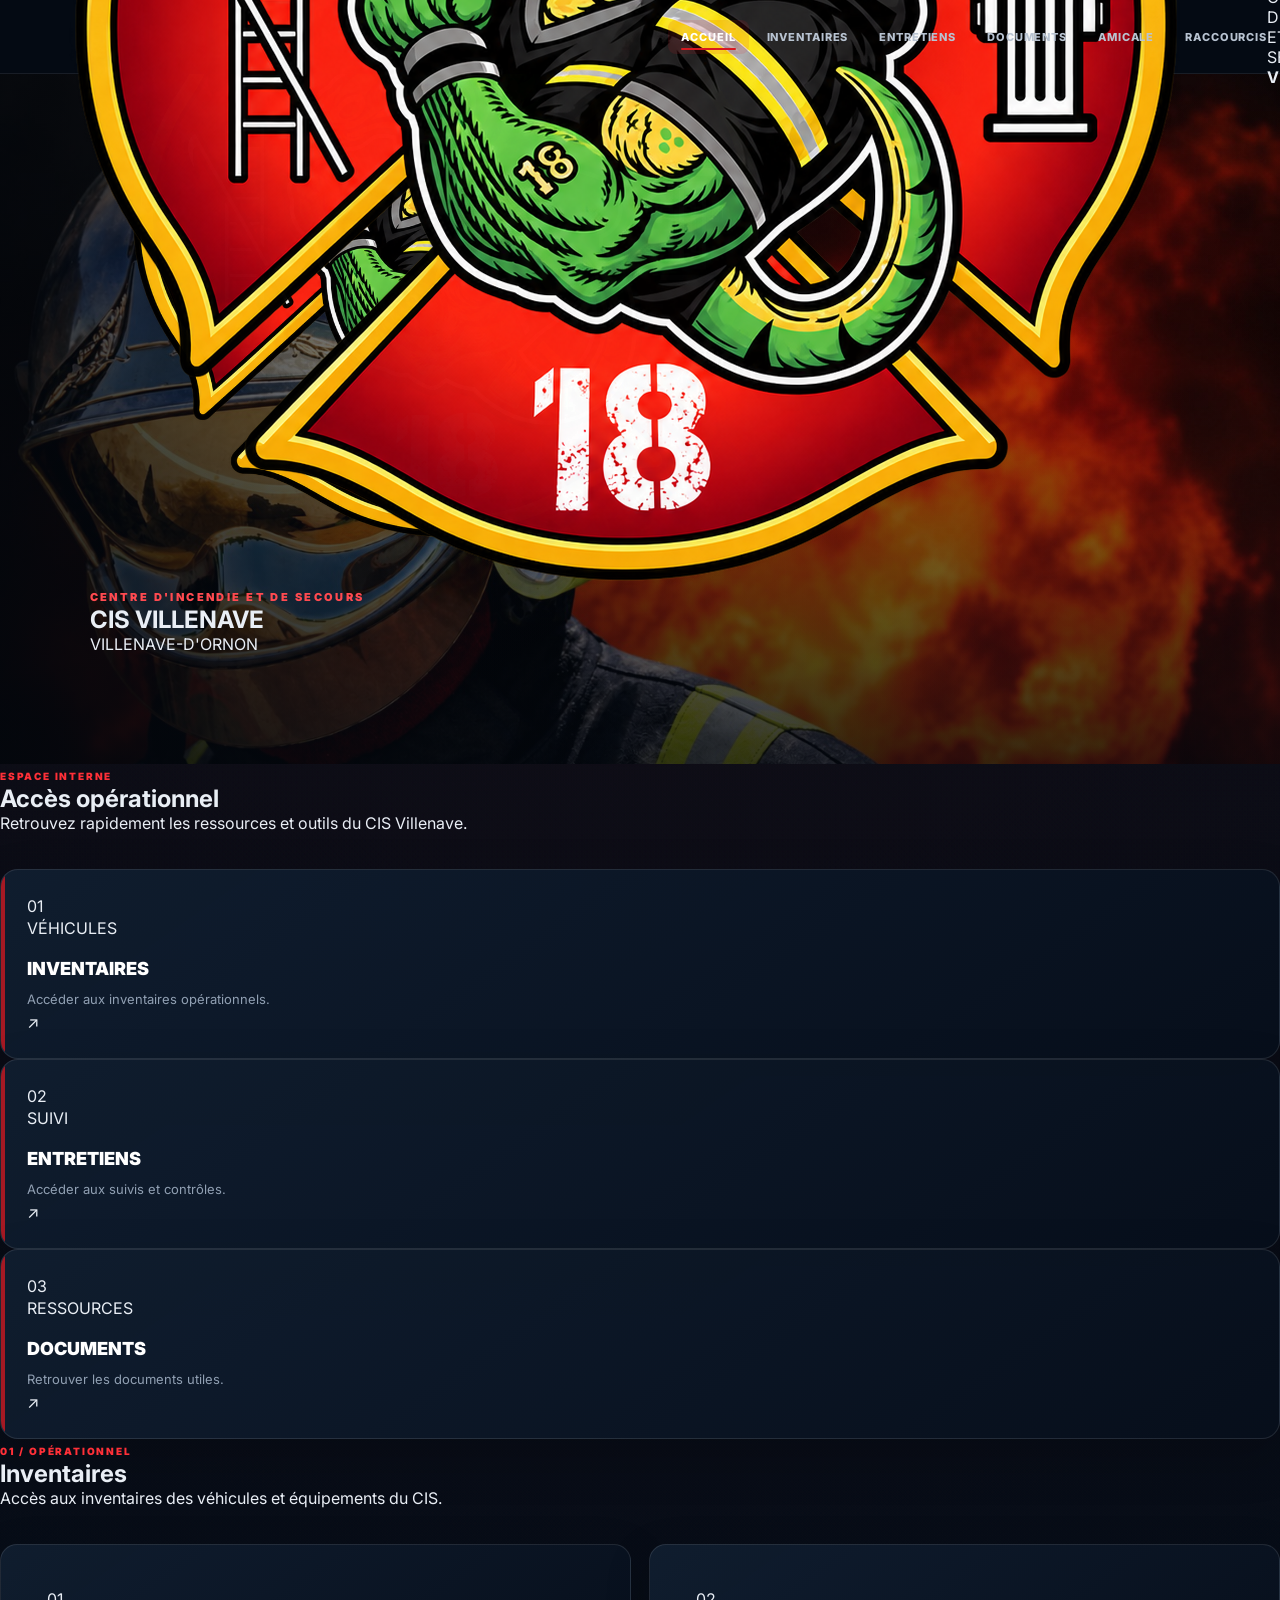
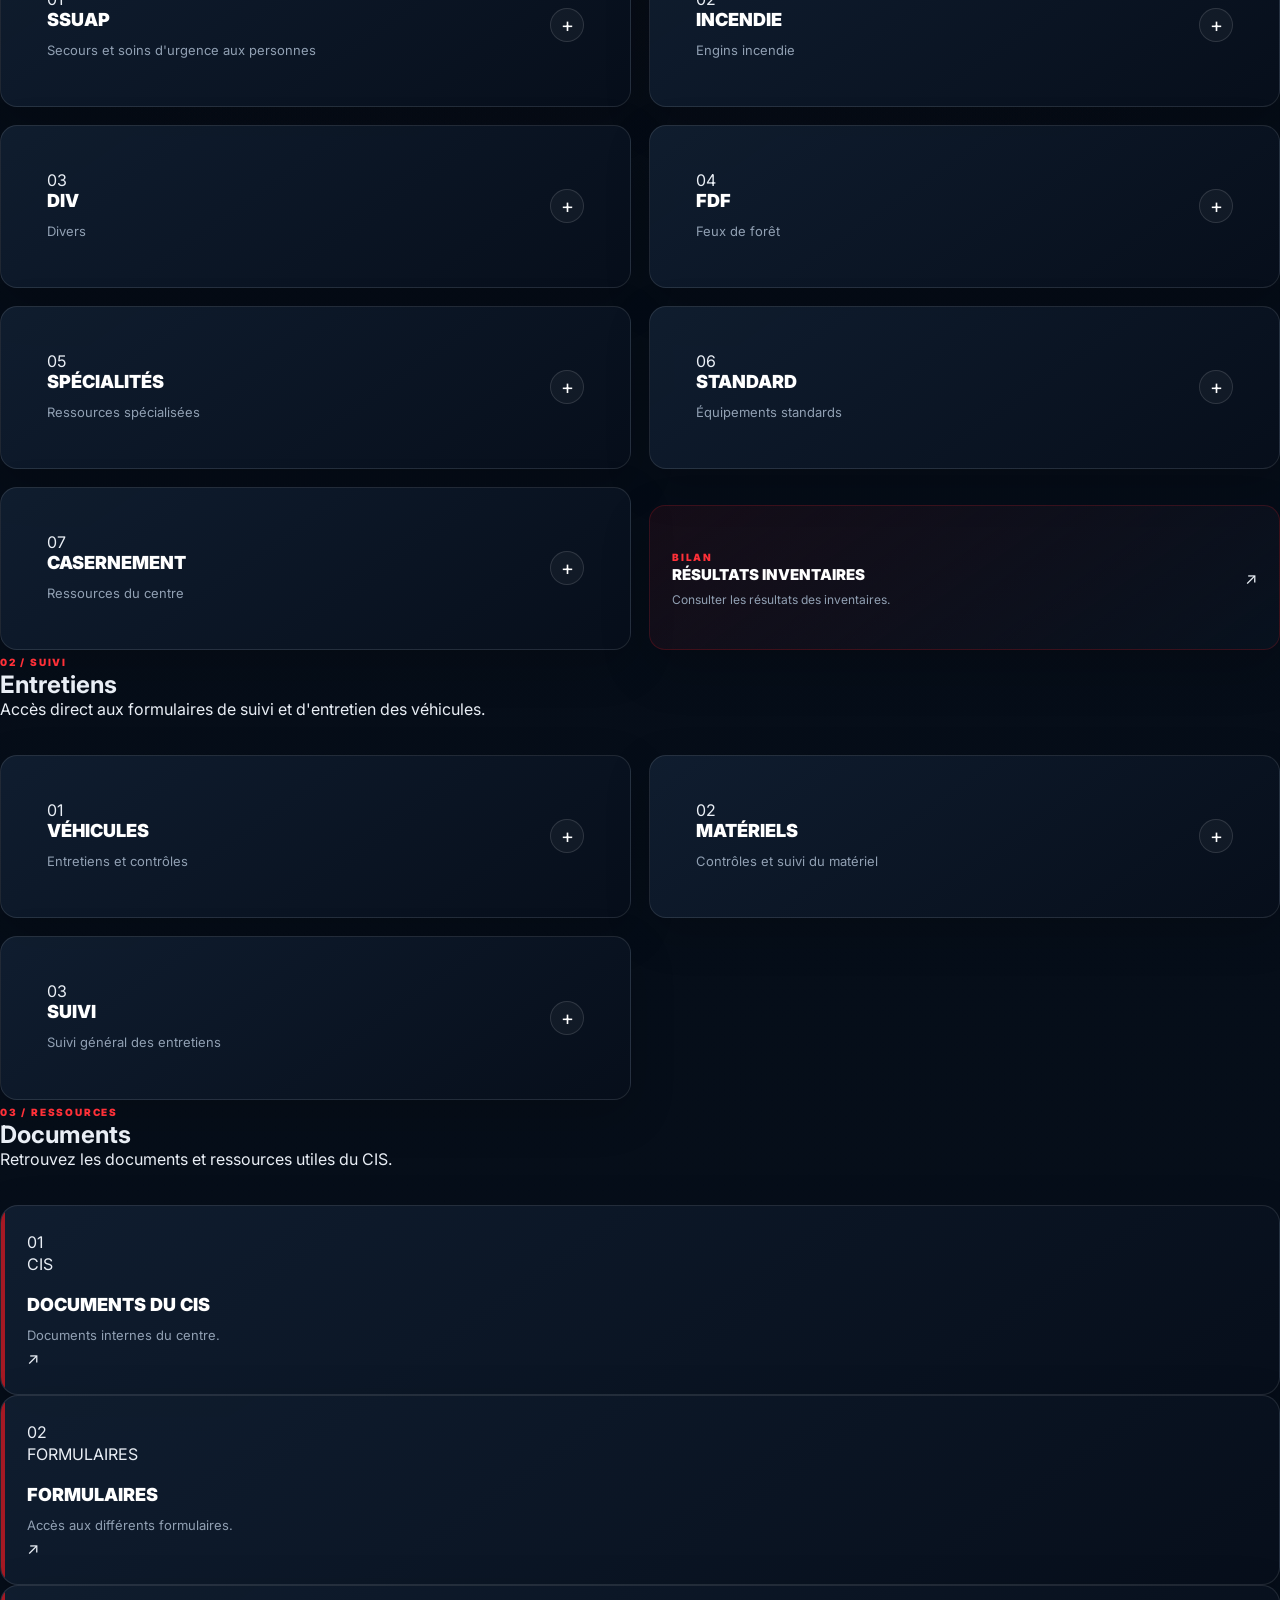
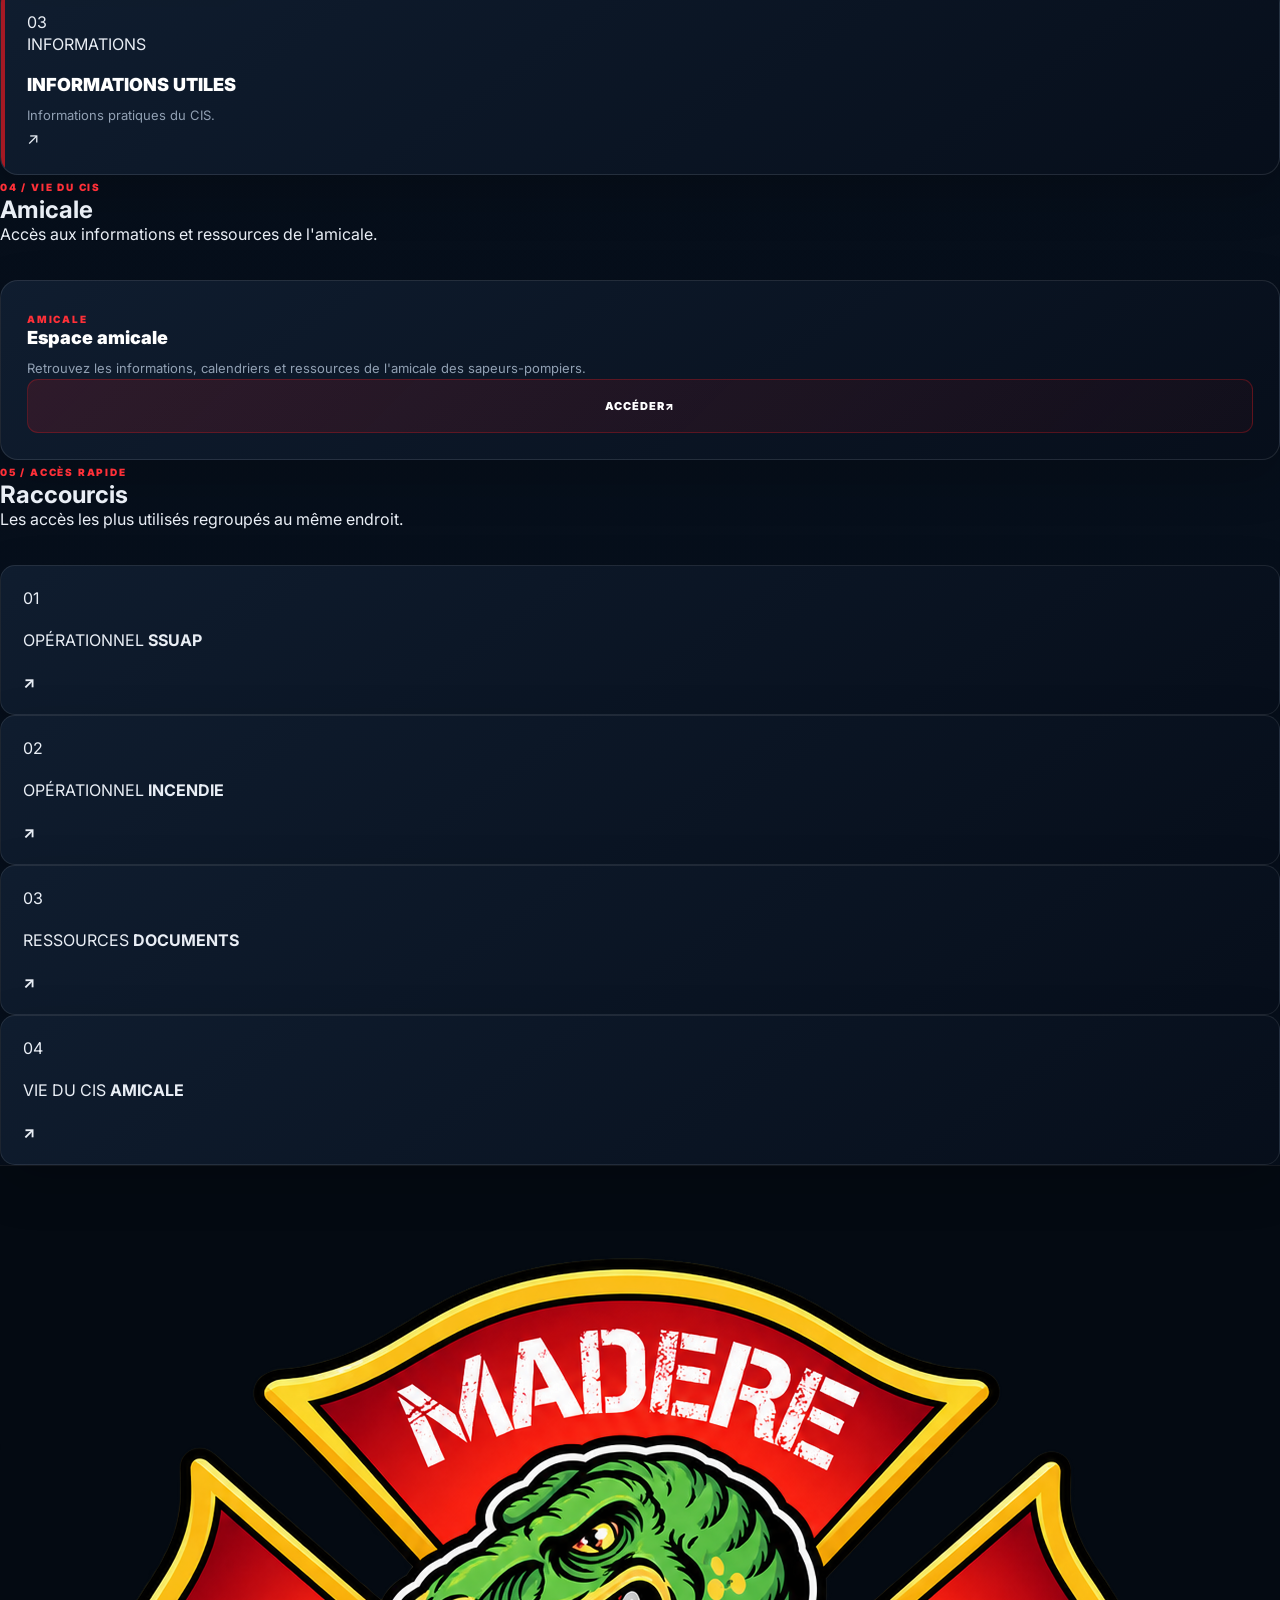
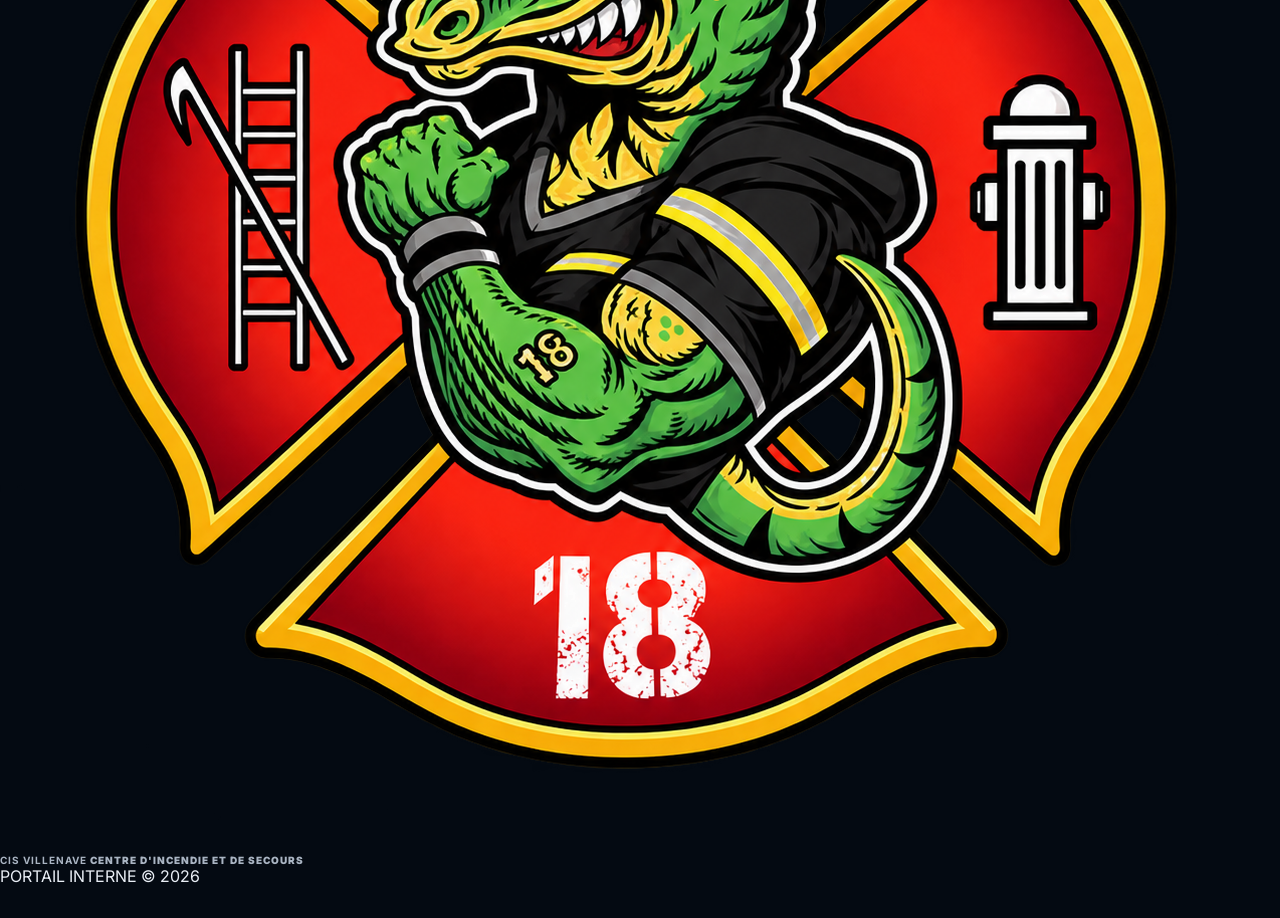
==== commit 4102a643: "Update index.html" ====
--- a/index.html
+++ b/index.html
@@ -1,120 +1,1266 @@
 <!DOCTYPE html>
 <html lang="fr">
+
 <head>
-<meta charset="UTF-8">
-<meta name="viewport" content="width=device-width, initial-scale=1.0">
-<title>CIS VILLENAVE — Portail opérationnel</title>
-<link rel="preconnect" href="https://fonts.googleapis.com"><link rel="preconnect" href="https://fonts.gstatic.com" crossorigin>
-<link href="https://fonts.googleapis.com/css2?family=Inter:wght@400;500;600;700;800&family=Oswald:wght@400;500;600&display=swap" rel="stylesheet">
-<link rel="stylesheet" href="cis.css">
+    <meta charset="UTF-8">
+    <meta name="viewport" content="width=device-width, initial-scale=1.0">
+
+    <title>CIS VILLENAVE — Portail opérationnel</title>
+
+    <link rel="preconnect" href="https://fonts.googleapis.com">
+    <link rel="preconnect" href="https://fonts.gstatic.com" crossorigin>
+
+    <link href="https://fonts.googleapis.com/css2?family=Inter:wght@400;500;600;700;800&family=Oswald:wght@400;500;600&display=swap" rel="stylesheet">
+
+    <link rel="stylesheet" href="cis.css">
 </head>
-<body class="home-view">
-<header class="site-header"><a href="#accueil" class="brand"><img src="logo1.png" alt="CIS Villenave"><div><span>CENTRE D'INCENDIE ET DE SECOURS</span><strong>VILLENAVE</strong></div></a><nav class="main-nav"><a href="#accueil">ACCUEIL</a><a href="#inventaires">INVENTAIRES</a><a href="#entretiens">ENTRETIENS</a><a href="#documents">DOCUMENTS</a><a href="#amicale">AMICALE</a><a href="#raccourcis">RACCOURCIS</a></nav></header>
-<button class="mobile-menu-toggle" id="mobile-menu-toggle" type="button" aria-label="Ouvrir le menu" aria-expanded="false"><span></span><span></span><span></span></button>
+
+<body>
+
+<!-- =========================================================
+     HEADER
+========================================================= -->
+
+<header class="site-header">
+
+    <a href="#accueil" class="brand">
+        <img src="logo1.png" alt="CIS Villenave">
+        <div>
+            <span>CENTRE D'INCENDIE ET DE SECOURS</span>
+            <strong>VILLENAVE</strong>
+        </div>
+    </a>
+
+    <nav class="main-nav">
+        <a href="#accueil">ACCUEIL</a>
+        <a href="#inventaires">INVENTAIRES</a>
+        <a href="#entretiens">ENTRETIENS</a>
+        <a href="#documents">DOCUMENTS</a>
+        <a href="#amicale">AMICALE</a>
+        <a href="#raccourcis">RACCOURCIS</a>
+    </nav>
+
+</header>
+
+
+<!-- =========================================================
+     MENU MOBILE
+========================================================= -->
+
+<button
+    class="mobile-menu-toggle"
+    id="mobile-menu-toggle"
+    type="button"
+    aria-label="Ouvrir le menu"
+    aria-controls="mobile-menu"
+    aria-expanded="false">
+
+    <span></span>
+    <span></span>
+    <span></span>
+
+</button>
+
+
 <div class="mobile-menu-overlay" id="mobile-menu-overlay"></div>
-<aside class="mobile-menu" id="mobile-menu" aria-hidden="true"><div class="mobile-menu-header"><div><span class="mobile-menu-kicker">PORTAIL OPÉRATIONNEL</span><strong>VILLENAVE</strong></div><button class="mobile-menu-close" id="mobile-menu-close" type="button" aria-label="Fermer le menu">×</button></div><nav class="mobile-nav">
-<a href="#accueil" class="mobile-nav-link"><span>01</span><div><strong>ACCUEIL</strong><small>Portail opérationnel</small></div></a>
-<a href="#inventaires" class="mobile-nav-link"><span>02</span><div><strong>INVENTAIRES</strong><small>Contrôle des équipements</small></div></a>
-<a href="#entretiens" class="mobile-nav-link"><span>03</span><div><strong>ENTRETIENS</strong><small>Suivi des véhicules</small></div></a>
-<a href="#documents" class="mobile-nav-link"><span>04</span><div><strong>DOCUMENTS</strong><small>Ressources opérationnelles</small></div></a>
-<a href="#amicale" class="mobile-nav-link"><span>05</span><div><strong>AMICALE</strong><small>Vie associative</small></div></a>
-<a href="#raccourcis" class="mobile-nav-link"><span>06</span><div><strong>RACCOURCIS</strong><small>Accès rapides</small></div></a>
-</nav><div class="mobile-menu-footer">CIS VILLENAVE-D'ORNON</div></aside>
-<section id="accueil" class="hero"><div class="hero-photo"><img src="photo.png" alt="CIS Villenave"><div class="hero-overlay"></div></div></section>
-<div class="home-stage"><div class="flames" aria-hidden="true"></div><section class="intro-section"><div class="section-heading"><span class="section-kicker">CIS VILLENAVE</span><h2>Accès opérationnel</h2><p>Retrouvez rapidement les outils, inventaires, entretiens, documents et services utiles au quotidien.</p></div><div class="quick-grid quick-grid-five">
-<a href="#inventaires" class="quick-card premium-card"><span class="card-number">01</span><div><span class="card-kicker">CONTRÔLE</span><h3>Inventaires</h3><p>Accéder aux inventaires des véhicules et équipements opérationnels.</p></div></a>
-<a href="#entretiens" class="quick-card premium-card"><span class="card-number">02</span><div><span class="card-kicker">SUIVI</span><h3>Entretiens</h3><p>Accéder aux formulaires d'entretien des véhicules.</p></div></a>
-<a href="#documents" class="quick-card premium-card"><span class="card-number">03</span><div><span class="card-kicker">RESSOURCES</span><h3>Documents</h3><p>Notes, procédures et ressources opérationnelles.</p></div></a>
-<a href="#amicale" class="quick-card premium-card"><span class="card-number">04</span><div><span class="card-kicker">ASSOCIATION</span><h3>Amicale</h3><p>Accéder aux informations et services de l'amicale.</p></div></a>
-<a href="#raccourcis" class="quick-card premium-card"><span class="card-number">05</span><div><span class="card-kicker">ACCÈS DIRECT</span><h3>Raccourcis</h3><p>Retrouver rapidement les plateformes utilisées par le CIS.</p></div></a>
-</div></section></div>
-<div class="portal-stage"><div class="flames" aria-hidden="true"></div>
-<section id="inventaires" class="content-section page-view"><div class="section-heading"><span class="section-kicker">CONTRÔLE OPÉRATIONNEL</span><h2>Inventaires</h2><p>Sélectionnez une catégorie pour accéder aux inventaires des véhicules et équipements.</p></div><div class="inventory-grid">
-<article class="inventory-card premium-card" data-collapsible><div class="inventory-header" tabindex="0" role="button" aria-expanded="false"><div><span class="inventory-code">01 / SSUAP</span><h3>SSUAP</h3><p>Secours à personnes</p></div><span class="inventory-plus">+</span></div><div class="inventory-content"><div class="vehicle-grid">
-<div class="vehicle-card"><span>VSAV 01</span><small>Inventaire de l'équipage</small><div class="vehicle-buttons"><a class="inventory-button" href="https://docs.google.com/forms/d/e/1FAIpQLSfL36QKhU4DK_iWfPn4x19gmU9dLKnTLWVugFOpg3ryMzXapg/viewform?ouid=105918993275116743934&usp=sharing" target="_blank" rel="noopener">Chef d'agrès</a><a class="inventory-button" href="https://docs.google.com/forms/d/e/1FAIpQLSfN9bmArWPwC8NEfdnblLJE0y_ZaOb0yOlnw8BgW_F55drkiQ/viewform?ouid=105918993275116743934&usp=sharing" target="_blank" rel="noopener">Conducteur</a><a class="inventory-button" href="https://docs.google.com/forms/d/e/1FAIpQLSebAsFhD7KUh9XLMHKAeTNGjriSt-GvxNeqYLgoTC3nS7K8uA/viewform?ouid=105918993275116743934&usp=sharing" target="_blank" rel="noopener">Équipier</a></div></div>
-<div class="vehicle-card"><span>VSAV 02</span><small>Inventaire de l'équipage</small><div class="vehicle-buttons"><a class="inventory-button" href="https://docs.google.com/forms/d/e/1FAIpQLSe1eA0Huf_T1sYWfYJLW9qUiCo8_IYR5ksxcDNwUbu9nNtDWg/viewform?ouid=105918993275116743934&usp=sharing" target="_blank" rel="noopener">Chef d'agrès</a><a class="inventory-button" href="https://docs.google.com/forms/d/e/1FAIpQLSeNDvuMxyEKKqKmP8QXnKiAqz2-etivAUsY8djY-1vpnywdUg/viewform?ouid=105918993275116743934&usp=sharing" target="_blank" rel="noopener">Conducteur</a><a class="inventory-button" href="https://docs.google.com/forms/d/e/1FAIpQLSez3wjIVUbJyvEF3fLr3ypWshs6PR-rdwWS8wSdeNRq307w3w/viewform?ouid=105918993275116743934&usp=sharing" target="_blank" rel="noopener">Équipier</a></div></div>
-<div class="vehicle-card"><span>VSAV 03</span><small>Inventaire de l'équipage</small><div class="vehicle-buttons"><a class="inventory-button" href="https://docs.google.com/forms/d/e/1FAIpQLScgbGPy4RV--YguFozawOFSlJ7zzAFMduGsnY6KHvA_nMTxsw/viewform?ouid=105918993275116743934&usp=sharing" target="_blank" rel="noopener">Chef d'agrès</a><a class="inventory-button" href="https://docs.google.com/forms/d/e/1FAIpQLSe3hYxzlyHCIg_xiC_oHxIFeVI5MkSlTYq70egr3Y94Ct8h9w/viewform?ouid=105918993275116743934&usp=sharing" target="_blank" rel="noopener">Conducteur</a><a class="inventory-button" href="https://docs.google.com/forms/d/e/1FAIpQLSdRylJ0WaeCGLISlIBWq0tO3GZoghE-7KpfD2e5SPOXARe_pA/viewform?ouid=105918993275116743934&usp=sharing" target="_blank" rel="noopener">Équipier</a></div></div>
-<div class="vehicle-card"><span>ASU</span><small>Pharmacie et utilisation sur intervention</small><div class="vehicle-buttons"><a class="inventory-button" href="https://docs.google.com/forms/d/e/1FAIpQLSe7PR0zvF8s1S_6WXaZ1bjyqoSbXXyRkYZxFiTqp1Z2TjZkoA/viewform?ouid=109470243720371980618&usp=sharing" target="_blank" rel="noopener">PDG ASU</a><a class="inventory-button" href="https://docs.google.com/forms/d/e/1FAIpQLScziBdaxCw204Pgq3e08IISIgJmAzAKsDHjrKkI0FuoFDjxeg/viewform?ouid=109470243720371980618&usp=sharing" target="_blank" rel="noopener">Utilisation ASU sur intervention</a></div></div>
-</div></div></article>
-
-<article class="inventory-card premium-card" data-collapsible><div class="inventory-header" tabindex="0" role="button" aria-expanded="false"><div><span class="inventory-code">02 / INCENDIE</span><h3>Incendie</h3><p>Moyens incendie</p></div><span class="inventory-plus">+</span></div><div class="inventory-content"><div class="vehicle-grid">
-<a class="vehicle-card" href="https://docs.google.com/forms/d/e/1FAIpQLSd9eU-5nNT6gkXeXWvM4jl7qaxTKc8Hu_hd_CGGYWYdc3MpHg/viewform?ouid=105918993275116743934&usp=sharing" target="_blank" rel="noopener"><span>FPT 01</span><small>Inventaire</small></a>
-<a class="vehicle-card" href="https://docs.google.com/forms/d/e/1FAIpQLSfYTSP2b4F6XAgsyKSXNlQE8WmGoWypcZfZNSa2CI6vs2N3Lw/viewform" target="_blank" rel="noopener"><span>FPTGP 02</span><small>Inventaire</small></a>
-<a class="vehicle-card" href="https://docs.google.com/forms/d/e/1FAIpQLSe5RfSPqzXc39O40FYURZxkLmjuwQ1jBlEEKpgJZPCCtjn39A/viewform?ouid=105918993275116743934&usp=sharing" target="_blank" rel="noopener"><span>ECH</span><small>Inventaire</small></a>
-<a class="vehicle-card" href="https://docs.google.com/forms/d/e/1FAIpQLSdsKyJJkTkoiJEL1euuLlERXf1S8NMHm4DnjmsZSfvnbQll1w/viewform?ouid=105918993275116743934&usp=sharing" target="_blank" rel="noopener"><span>FMOGP</span><small>Inventaire</small></a>
-<a class="vehicle-card" href="https://docs.google.com/forms/d/e/1FAIpQLSdmcnS6v5ICCbmuHJ9lJDz1taCs1w9tKfj-Pz1_ie6bzsLd9w/viewform?ouid=105918993275116743934&usp=sharing" target="_blank" rel="noopener"><span>VL CDGG</span><small>Inventaire</small></a>
-</div></div></article>
-
-<article class="inventory-card premium-card" data-collapsible><div class="inventory-header" tabindex="0" role="button" aria-expanded="false"><div><span class="inventory-code">03 / DIV</span><h3>DIV</h3><p>Divers et secours techniques</p></div><span class="inventory-plus">+</span></div><div class="inventory-content"><div class="vehicle-grid">
-<a class="vehicle-card" href="https://docs.google.com/forms/d/e/1FAIpQLScxACmuw41XjsE-xWaNp0hVASIMMaTYH3z3zqB-2ywrCdb6tw/viewform?usp=sharing&ouid=105918993275116743934" target="_blank" rel="noopener"><span>VTU 1 (VIA)</span><small>Inventaire</small></a>
-<a class="vehicle-card" href="https://docs.google.com/forms/d/e/1FAIpQLSfx2WoNMi9p6lq8BGZL36s8l78ZDq-CU32db0z8Ej0rH0dGHg/viewform?ouid=105918993275116743934&usp=sharing" target="_blank" rel="noopener"><span>VTU 2</span><small>Inventaire</small></a>
-<a class="vehicle-card" href="https://docs.google.com/forms/d/e/1FAIpQLSdgsz1o1LmwStk5MBDEh8DE0OjGyTTOqhAf8_8FgcMBXhzITw/viewform?ouid=105918993275116743934&usp=sharing" target="_blank" rel="noopener"><span>VSR M</span><small>Inventaire</small></a>
-</div></div></article>
-
-<article class="inventory-card premium-card" data-collapsible><div class="inventory-header" tabindex="0" role="button" aria-expanded="false"><div><span class="inventory-code">04 / FDF</span><h3>FDF</h3><p>Feux de forêts</p></div><span class="inventory-plus">+</span></div><div class="inventory-content"><div class="vehicle-grid">
-<a class="vehicle-card" href="https://docs.google.com/forms/d/e/1FAIpQLSdDMChI_Hcr2wDC9QvOvBT5Df-sJo7sq4oLvlZl9bfk5zM2SQ/viewform?ouid=105918993275116743934&usp=sharing" target="_blank" rel="noopener"><span>CCF 1</span><small>Inventaire</small></a>
-<a class="vehicle-card" href="https://docs.google.com/forms/d/e/1FAIpQLSePFPzBk9gy1pQJrWOkPhRnHlgxwZ_cEE4uLnmIGdL7Y7biNg/viewform?ouid=105918993275116743934&usp=sharing" target="_blank" rel="noopener"><span>CCF 2</span><small>Inventaire</small></a>
-<a class="vehicle-card" href="https://docs.google.com/forms/d/e/1FAIpQLScIlR58n4OSfEpPeUWPjBBcXQJE1YW6EedRF9tziXUaRshSHA/viewform?ouid=105918993275116743934&usp=sharing" target="_blank" rel="noopener"><span>VLHR</span><small>Inventaire</small></a>
-<a class="vehicle-card" href="https://docs.google.com/forms/d/e/1FAIpQLSfus4aV20csHkS4QW2ImAN_t5QBxSnv3Texai13ADbGlQ63jw/viewform" target="_blank" rel="noopener"><span>AMSEC</span><small>Inventaire</small></a>
-</div></div></article>
-
-<article class="inventory-card premium-card" data-collapsible><div class="inventory-header" tabindex="0" role="button" aria-expanded="false"><div><span class="inventory-code">05 / SPÉCIALITÉS</span><h3>Spécialités</h3><p>Moyens spécialisés</p></div><span class="inventory-plus">+</span></div><div class="inventory-content"><div class="vehicle-grid"><a class="vehicle-card" href="https://docs.google.com/forms/d/e/1FAIpQLScbJ4rl3exzf2poyy066Ap8KIxtIil63gRp0yjDs76jo0G02g/viewform?usp=header" target="_blank" rel="noopener"><span>ELD</span><small>Inventaire</small></a><a class="vehicle-card" href="https://docs.google.com/forms/d/e/1FAIpQLSd4PTpwoy6y--ZvKibPerkZNp4RajKCW_I4WjuMwNZf-q_cDg/viewform" target="_blank" rel="noopener"><span>DRONE</span><small>Inventaire</small></a></div></div></article>
-
-<article class="inventory-card premium-card" data-collapsible><div class="inventory-header" tabindex="0" role="button" aria-expanded="false"><div><span class="inventory-code">06 / STANDARD</span><h3>Standard</h3><p>Matériel standard</p></div><span class="inventory-plus">+</span></div><div class="inventory-content"><div class="vehicle-grid"><a class="vehicle-card" href="https://docs.google.com/forms/d/e/1FAIpQLScdd2DsB_Wz0qSrbNyVSzvNkQPEw4Qotl6O9GvUJop908IG1g/viewform?ouid=105918993275116743934&usp=sharing" target="_blank" rel="noopener"><span>STAS</span><small>Inventaire</small></a><a class="vehicle-card" href="https://docs.google.com/forms/d/e/1FAIpQLSdPNLqQEVznCv8ssJ1XHmXJHBbxI8Wp2dBcZ3Heid1VcTnd5Q/viewform?ouid=105918993275116743934&usp=sharing" target="_blank" rel="noopener"><span>SAC PS STAS</span><small>Inventaire</small></a></div></div></article>
-
-<article class="inventory-card premium-card" data-collapsible><div class="inventory-header" tabindex="0" role="button" aria-expanded="false"><div><span class="inventory-code">07 / CASERNEMENT</span><h3>Casernement</h3><p>Ressources internes</p></div><span class="inventory-plus">+</span></div><div class="inventory-content"><div class="vehicle-grid"><a class="vehicle-card" href="https://docs.google.com/forms/d/e/1FAIpQLSdKEdVyX-ITwIlX0ebpzCnUv12Ihp459CcIW13tg9Wz7VyOrA/viewform?ouid=105918993275116743934&usp=sharing" target="_blank" rel="noopener"><span>RÉSERVE INC</span><small>Inventaire</small></a><a class="vehicle-card" href="https://docs.google.com/forms/d/e/1FAIpQLScQ4mzrZjtt0AR9aKFWobl8DNGo-sbTzUiu4pML1xfWlsdzSg/viewform?ouid=105918993275116743934&usp=sharing" target="_blank" rel="noopener"><span>PHARMACIE ASU</span><small>Inventaire</small></a></div></div></article>
-<a href="https://docs.google.com/spreadsheets/d/15uACdTHwLiXYEPtjc5J4dOz0961-pVyXXckQmzDewpI/edit?usp=sharing" class="result-card premium-card" target="_blank" rel="noopener"><div><span class="card-kicker">SYNTHÈSE</span><h3>RÉSULTATS INVENTAIRES</h3><p>Consulter les résultats des inventaires.</p></div></a>
-</div></section>
-
-<section id="entretiens" class="content-section page-view"><div class="section-heading"><span class="section-kicker">MAINTENANCE</span><h2>Entretiens</h2><p>Sélectionnez le véhicule concerné pour accéder à son formulaire d'entretien.</p></div><article class="entretien-card inventory-card premium-card" data-collapsible><div class="inventory-header entretien-header" tabindex="0" role="button" aria-expanded="false"><div><span class="inventory-code">SUIVI VÉHICULES</span><h3>Entretiens véhicules</h3><p>Formulaires de contrôle et de suivi</p></div><span class="inventory-plus">+</span></div><div class="inventory-content"><div class="maintenance-grid">
-<a class="maintenance-card" href="https://docs.google.com/forms/d/e/1FAIpQLSfZQSjmudmFNhIiM9rMcCZNVQ7Q8170Wa6AyoV86-jAAZXQWA/viewform?ouid=105918993275116743934&usp=sharing" target="_blank" rel="noopener"><img src="https://commons.wikimedia.org/wiki/Special:FilePath/Fourgon%20Pompe%20Tonne.JPG?width=1200" alt="FPT 01"><strong>FPT 01</strong><small>Entretien véhicule</small></a>
-<a class="maintenance-card" href="https://docs.google.com/forms/d/e/1FAIpQLSeZ56XeTt0LrIe5a1a1I8CDqd3iHFU_e8G60ZZb0dUefL2UrA/viewform?ouid=105918993275116743934&usp=sharing" target="_blank" rel="noopener"><img src="https://commons.wikimedia.org/wiki/Special:FilePath/Fourgon%20Pompe%20Tonne.JPG?width=1200" alt="FPTGP 02"><strong>FPTGP 02</strong><small>Entretien véhicule</small></a>
-<a class="maintenance-card" href="https://docs.google.com/forms/d/e/1FAIpQLSdp7xykQc6NyZiupN6Z4C1GCCv_UgkQ7hZozlaYLhW-iRQ6ZQ/viewform?ouid=105918993275116743934&usp=sharing" target="_blank" rel="noopener"><img src="https://commons.wikimedia.org/wiki/Special:FilePath/Grande%20%C3%A9chelle%20Pompiers%20Paris%202008.jpg?width=1200" alt="ECH"><strong>ECH</strong><small>Entretien véhicule</small></a>
-<a class="maintenance-card" href="https://docs.google.com/forms/d/e/1FAIpQLSexPEtpJJaCjY6opzUm7rM04LYddi6be8BpXhpt57niuaqklQ/viewform?ouid=105918993275116743934&usp=sharing" target="_blank" rel="noopener"><img src="https://commons.wikimedia.org/wiki/Special:FilePath/Vsav%20pompiers%20france.JPG?width=1200" alt="VSAV 1"><strong>VSAV 1</strong><small>Entretien véhicule</small></a>
-<a class="maintenance-card" href="https://docs.google.com/forms/d/e/1FAIpQLSfK6T-RljeWJKpeQKXlDfJQp76ILd6vx72KZTq9Pu3ay5Ytkg/viewform?ouid=105918993275116743934&usp=sharing" target="_blank" rel="noopener"><img src="https://commons.wikimedia.org/wiki/Special:FilePath/VSAV%20BSPP.jpg?width=1200" alt="VSAV 2"><strong>VSAV 2</strong><small>Entretien véhicule</small></a>
-<a class="maintenance-card" href="https://docs.google.com/forms/d/e/1FAIpQLSd-YqNzMoOnLyfymA_F8GQeqwPyc9fKqQ3icW5pwQhSA2fBaw/viewform?ouid=105918993275116743934&usp=sharing" target="_blank" rel="noopener"><img src="https://commons.wikimedia.org/wiki/Special:FilePath/Ambulance%20VSAV53.JPG?width=1200" alt="VSAV 3"><strong>VSAV 3</strong><small>Entretien véhicule</small></a>
-<a class="maintenance-card" href="https://docs.google.com/forms/d/e/1FAIpQLScGpf5CnajHpkX1shdvShQ0K1zE42meWOZIpfNiIXZ1F-C3cQ/viewform?ouid=105918993275116743934&usp=sharing" target="_blank" rel="noopener"><img src="https://commons.wikimedia.org/wiki/Special:FilePath/CCF%20Renault%20-%20Sides%2C%20de%20P%C3%A9rigueux%2C%20congr%C3%A8s%20Mussidan%20%281%29.jpg?width=1200" alt="CCF 1"><strong>CCF 1</strong><small>Entretien véhicule</small></a>
-<a class="maintenance-card" href="https://docs.google.com/forms/d/e/1FAIpQLSfCB2kfLpJh7Twf0AdOZjXpEPbtZv7S_Yzswycm9HmGlEg2LQ/viewform?ouid=105918993275116743934&usp=sharing" target="_blank" rel="noopener"><img src="https://commons.wikimedia.org/wiki/Special:FilePath/CCF%20Unimog%20U5023%20-%20Gimaex.jpg?width=1200" alt="CCF 2"><strong>CCF 2</strong><small>Entretien véhicule</small></a>
-<a class="maintenance-card" href="https://docs.google.com/forms/d/e/1FAIpQLSftcEsezcTAlCkSyYK3tQetz5XOV76e3ItEgNiL6ohq9zmSMw/viewform?ouid=105918993275116743934&usp=sharing" target="_blank" rel="noopener"><img src="https://commons.wikimedia.org/wiki/Special:FilePath/CCF%20ACMAT%20TPK%20635%20C%20%284%29.jpg?width=1200" alt="VLHR"><strong>VLHR</strong><small>Entretien véhicule</small></a>
-<a class="maintenance-card" href="https://docs.google.com/forms/d/e/1FAIpQLScrbu5B8utOjph7NM5iGsWJkVdcKeDt9mORvsaqjAx5S-1SVg/viewform?ouid=105918993275116743934&usp=sharing" target="_blank" rel="noopener"><img src="https://commons.wikimedia.org/wiki/Special:FilePath/Fourgon%20Mousse%20Grande%20Puissance%20%28FMOGP%29.jpg?width=1200" alt="FMOGP"><strong>FMOGP</strong><small>Entretien véhicule</small></a>
-<a class="maintenance-card" href="https://docs.google.com/forms/d/e/1FAIpQLSc6CeuZIV-1c0EXIFWpWxX2qwSDa9TMi8J0I673H2_xvfYjeA/viewform?ouid=105918993275116743934&usp=sharing" target="_blank" rel="noopener"><img src="https://commons.wikimedia.org/wiki/Special:FilePath/Vsr%20pompier%20france.JPG?width=1200" alt="VSR M"><strong>VSR M</strong><small>Entretien véhicule</small></a>
-<a class="maintenance-card" href="https://docs.google.com/forms/d/e/1FAIpQLSf3HfP82F2Om6bb23rBeJdnOhDa16bOjVRXHDAS_0Wtgxbrnw/viewform?ouid=105918993275116743934&usp=sharing" target="_blank" rel="noopener"><img src="https://commons.wikimedia.org/wiki/Special:FilePath/V%C3%A9hicule%20de%20liaisons%20Renault%20Clio%20immatricule%20SPVL286%20et%20appartenant%20aux%20pompiers%20de%20Paris.jpg?width=1200" alt="VTU 1 — VIA"><strong>VTU 1 — VIA</strong><small>Entretien véhicule</small></a>
-<a class="maintenance-card" href="https://docs.google.com/forms/d/e/1FAIpQLSdVecrUXja7EYTMccqFexNsJ2op8UDjhzVD889DQG_xLHZCDw/viewform?ouid=105918993275116743934&usp=sharing" target="_blank" rel="noopener"><img src="https://commons.wikimedia.org/wiki/Special:FilePath/V%C3%A9hicule%20de%20liaisons%20Renault%20Clio%20immatricule%20SPVL286%20et%20appartenant%20aux%20pompiers%20de%20Paris.jpg?width=1200" alt="VTU 2"><strong>VTU 2</strong><small>Entretien véhicule</small></a>
-<a class="maintenance-card" href="https://docs.google.com/forms/d/e/1FAIpQLSeTErRJarDO-FcVdIecawmBva-XAX2xolyWbDlLOqFdmLXGLg/viewform?ouid=105918993275116743934&usp=sharing" target="_blank" rel="noopener"><img src="https://commons.wikimedia.org/wiki/Special:FilePath/Vsr%20pompier%20france.JPG?width=1200" alt="VLS 1"><strong>VLS 1</strong><small>Entretien véhicule</small></a>
-<a class="maintenance-card" href="https://docs.google.com/forms/d/e/1FAIpQLSdebOPjUy2yD8771XaYzOo7aeDxmAzryuR22ecRT2y184BACQ/viewform?ouid=105918993275116743934&usp=sharing" target="_blank" rel="noopener"><img src="https://commons.wikimedia.org/wiki/Special:FilePath/V%C3%A9hicule%20de%20liaisons%20Renault%20Clio%20immatricule%20SPVL286%20et%20appartenant%20aux%20pompiers%20de%20Paris.jpg?width=1200" alt="VLS 2"><strong>VLS 2</strong><small>Entretien véhicule</small></a>
-<a class="maintenance-card" href="https://docs.google.com/forms/d/e/1FAIpQLSfL7ula_m4T8RUsMjSnQ5N0PKrDzz5S7tGaJ6ddTo2HwuB_EA/viewform?ouid=105918993275116743934&usp=sharing" target="_blank" rel="noopener"><img src="https://commons.wikimedia.org/wiki/Special:FilePath/Ambulance%20in%20France.JPG?width=1200" alt="VLS 3"><strong>VLS 3</strong><small>Entretien véhicule</small></a>
-<a class="maintenance-card" href="https://docs.google.com/forms/d/e/1FAIpQLSd4PTpwoy6y--ZvKibPerkZNp4RajKCW_I4WjuMwNZf-q_cDg/viewform" target="_blank" rel="noopener"><img src="https://commons.wikimedia.org/wiki/Special:FilePath/DroneUASFirefighting-SixRivers-AA-05%20%2852358583294%29.jpg?width=1200" alt="V DRONE"><strong>V DRONE</strong><small>Entretien véhicule</small></a>
-</div></div></article></section>
-<section id="documents" class="content-section page-view"><div class="section-heading"><span class="section-kicker">RESSOURCES</span><h2>Documents</h2><p>Les principales ressources documentaires du CIS.</p></div><div class="resource-grid"><article class="resource-card"><div class="resource-header"><div><span class="resource-number">01</span><h3>NOTES DE SERVICE</h3><p>Notes et informations internes</p></div></div><div class="resource-content"><a class="large-button" href="https://drive.google.com/drive/folders/1mZU_QXucWcthPotO1mkU4cxS8GGF8erV?usp=sharing" target="_blank" rel="noopener">OUVRIR LE DOSSIER</a></div></article><article class="resource-card"><div class="resource-header"><div><span class="resource-number">02</span><h3>PROCÉDURES OPÉRATIONNELLES</h3><p>Procédures et consignes</p></div></div><div class="resource-content"><a class="large-button" href="https://drive.google.com/drive/folders/162tWotHf18UoYEwiueZNTLvwbDYLzesX?usp=sharing" target="_blank" rel="noopener">OUVRIR LE DOSSIER</a></div></article><article class="resource-card"><div class="resource-header"><div><span class="resource-number">03</span><h3>SSUAP</h3><p>Ressources secours à personnes</p></div></div><div class="resource-content"><a class="large-button" href="https://drive.google.com/drive/folders/1oXW1lqGMaBO__y8poG2fD16YAqLebj5T?usp=sharing" target="_blank" rel="noopener">OUVRIR LE DOSSIER</a></div></article><article class="resource-card"><div class="resource-header"><div><span class="resource-number">04</span><h3>FDF</h3><p>Ressources feux de forêts</p></div></div><div class="resource-content"><a class="large-button" href="https://drive.google.com/drive/mobile/folders/1S62aYs2HzCjxg-smzg9RKRJuesNdlRdp?usp=sharing" target="_blank" rel="noopener">OUVRIR LE DOSSIER</a></div></article><article class="resource-card"><div class="resource-header"><div><span class="resource-number">05</span><h3>DRIVE</h3><p>Espace documentaire</p></div></div><div class="resource-content"><a class="large-button" href="https://drive.google.com/drive/mobile/folders/1yFyqAzbyJ7C4_enN2PCHoPK3YlpPo9mR" target="_blank" rel="noopener">OUVRIR LE DOSSIER</a></div></article></div></section>
-<section id="amicale" class="content-section page-view"><div class="section-heading"><span class="section-kicker">VIE ASSOCIATIVE</span><h2>Amicale</h2><p>Actualités, inscriptions, trésorerie, locations, documents et services de l’amicale.</p></div><div class="resource-grid amicale-grid">
-<article class="resource-card amicale-detail"><div class="resource-header"><div><span class="resource-number">01</span><h3>NOUVEAUTÉS</h3><p>Actualités et inscriptions aux événements</p></div></div><div class="resource-content event-list">
-<div class="event-item"><img src="https://sites.google.com/u/0/sitesv-images-rt/[base64]w1280" alt="Soirée Enjoy 33"><div><a href="https://forms.gle/vmvFjFrtcmnVrP6C6" target="_blank" rel="noopener">SOIRÉE ENJOY 33 - 08 SEPTEMBRE</a><small>OUVERT À TOUS LES AGENTS DE VILO</small></div></div>
-<div class="event-item"><img src="https://sites.google.com/u/0/sitesv-images-rt/[base64]w1280" alt="Tournoi Padel"><div><a href="https://docs.google.com/forms/d/e/1FAIpQLSd1wey0THEvrfyJRKpnmwYdVHR6nzq0e44UvZT1F9QPhXm8wA/viewform?usp=dialog" target="_blank" rel="noopener">INSCRIPTIONS TOURNOI PADEL - COMPLEXE 4PADEL - 22/09 10H/12H</a><small>OUVERT À TOUS LES AGENTS DE VILO</small></div></div>
-<div class="event-item"><img src="https://sites.google.com/u/0/sitesv-images-rt/[base64]w1280" alt="UBB Stade Français"><div><a href="https://docs.google.com/forms/d/e/1FAIpQLScgOl8zBbhS4iuNMQ8nazXS38Ex17I8-0gZhKyiwXZ-lgw2DA/viewform?usp=header" target="_blank" rel="noopener">UBB - STADE FRANÇAIS — DIMANCHE 20/09 21H00</a><small>OUVERT AUX AMICALISTES</small></div></div>
-<div class="event-item"><img src="https://sites.google.com/u/0/sitesv-images-rt/[base64]w1280" alt="Speedpark"><div><a href="https://docs.google.com/forms/d/e/1FAIpQLSf3ZJ1FjxqNDaW_wky0Gr4klqyzqpKVr1sR_6Zs3h0igpL1ag/viewform?usp=header" target="_blank" rel="noopener">SPEEDPARK — 05 ET 12 OCTOBRE</a><small>OUVERT À TOUS LES AGENTS DE VILO</small></div></div>
-<div class="event-item text-only"><div><a href="https://forms.gle/ZxMAxuXU16isUjD78" target="_blank" rel="noopener">LOCATION MATÉRIEL JOLT</a><small>OUVERT À TOUS LES AGENTS DE VILO</small></div></div>
-<div class="event-item text-only"><div><a href="https://docs.google.com/forms/d/e/1FAIpQLSdwZr5wQbEGY4oT7HKPXYKjQwi0LDVIzDobKQmyK479s0RlJA/viewform?usp=header" target="_blank" rel="noopener">SOIRÉE ENJOY — 08 SEPTEMBRE</a><small>OUVERT À TOUS LES AGENTS DE VILO</small></div></div>
-<div class="event-item text-only"><div><a href="https://docs.google.com/forms/d/e/1FAIpQLScgOl8zBbhS4iuNMQ8nazXS38Ex17I8-0gZhKyiwXZ-lgw2DA/viewform?usp=header" target="_blank" rel="noopener">INSCRIPTIONS MATCHS UBB - STADE FRANÇAIS — DIMANCHE 20/09 21H00</a><small>OUVERT AUX AMICALISTES</small></div></div>
-<div class="event-item text-only"><div><a href="https://drive.google.com/file/d/1VleKfAE5S1V0WXyCBqhueX9uqhXzTyOm/view?usp=sharing" target="_blank" rel="noopener">RAPPEL DES RÈGLES D’ATTRIBUTION</a></div></div>
-<div class="event-item text-only"><div><a href="https://docs.google.com/forms/d/e/1FAIpQLSd1wey0THEvrfyJRKpnmwYdVHR6nzq0e44UvZT1F9QPhXm8wA/viewform?usp=dialog" target="_blank" rel="noopener">TOURNOI PADEL 22/09</a><small>OUVERT À TOUS LES AGENTS DE VILO</small></div></div>
-<div class="event-item text-only"><div><a href="https://docs.google.com/forms/d/e/1FAIpQLSf3ZJ1FjxqNDaW_wky0Gr4klqyzqpKVr1sR_6Zs3h0igpL1ag/viewform?usp=header" target="_blank" rel="noopener">SOIRÉE AU SPEEDPARK 05 ET 12 OCTOBRE</a><small>OUVERT À TOUS LES AGENTS DE VILO</small></div></div>
-</div></article>
-<article class="resource-card amicale-detail"><div class="resource-header"><div><span class="resource-number">02</span><h3>TRÉSORERIE</h3><p>Paiements et demandes</p></div></div><div class="resource-content link-list"><a href="https://pay.sumup.com/b2c/QL9SNKAR" target="_blank" rel="noopener">LIEN POUR PAYER UNE PRESTATION</a><p>Merci de préciser l'objet de votre règlement à côté de votre nom (Ex : MARTIN / Achat boutique)</p><a href="https://docs.google.com/forms/d/e/1FAIpQLSdoRNLaLy2dahxObT4eTlctBZ8FFMp4bH0rBD05T2QRFgrv0g/viewform?usp=header" target="_blank" rel="noopener">DEMANDE : INDEMNISATION CALENDRIERS, SUBVENTION SPORT, CARTES CADEAUX NAISSANCE/MARIAGE/PACS, REMBOURSEMENT, ...</a><a href="https://drive.google.com/file/d/1pYoqLNOE89M5B1MqkF2Sz1jFm5v2hdeG/view?usp=drive_link" target="_blank" rel="noopener">TABLEAU PRESTATIONS</a></div></article>
-<article class="resource-card amicale-detail"><div class="resource-header"><div><span class="resource-number">03</span><h3>LOCATIONS</h3><p>Matériel et salles</p></div></div><div class="resource-content link-list"><a href="https://docs.google.com/forms/d/e/1FAIpQLSfPz3EyIxsQFtr65ksZpYA-MQK_-RTLv1OwGL-Emijii3a6eg/viewform?usp=header" target="_blank" rel="noopener">DEMANDE DE LOCATION DU MATÉRIEL DE L’AMICALE</a><a href="https://forms.gle/ZxMAxuXU16isUjD78" target="_blank" rel="noopener">DEMANDE DE LOCATION MATÉRIEL JOLT</a><a href="https://www.amicalepompiersbordeaux.fr/" target="_blank" rel="noopener">LOCATION SALLES DES FÊTES DE LUDON</a></div></article>
-<article class="resource-card amicale-detail"><div class="resource-header"><div><span class="resource-number">04</span><h3>DOCUMENTS CADRE ET ADHÉRENTS</h3><p>Adhésion et informations</p></div></div><div class="resource-content link-list"><a href="https://docs.google.com/forms/d/e/1FAIpQLSfMt2cx18aGF0WtHOc5WacRjTBE5b70YDuNV7TnLUmg1ChKOQ/viewform?usp=header" target="_blank" rel="noopener">DEMANDE ADHÉSION 2026</a><a href="https://drive.google.com/file/d/1nGGmhIzKY4fDMgEp1zCAIQJ1B7pgSfB6/view?usp=sharing" target="_blank" rel="noopener">LISTE ADHÉRENTS 2026</a><a href="https://drive.google.com/file/d/1g3NxiYsp2GFC1mCAikz2lLolBs2pnk6V/view?usp=drive_link" target="_blank" rel="noopener">COMPOSITION BUREAU 2026</a></div></article>
-<article class="resource-card amicale-detail"><div class="resource-header"><div><span class="resource-number">05</span><h3>CALENDRIERS</h3><p>Distribution et suivi</p></div></div><div class="resource-content link-list"><a href="https://www.google.com/maps/d/edit?mid=1a7CY1kuTPUbNeoAkft3Wwx5SfWOI-7U&amp;usp=drive_link" target="_blank" rel="noopener">SECTEURS CALENDRIERS</a><a href="https://drive.google.com/file/d/1E78LngumgOKvv2SD9gFfcTk72L3kng_H/view?usp=drive_link" target="_blank" rel="noopener">RÈGLEMENTS DISTRIBUTION CALENDRIERS</a><a href="https://drive.google.com/file/d/1Rhh_vC4OWL5IdvKZWRFtZWmElq_k9P_u/view?usp=drive_link" target="_blank" rel="noopener">FICHE RETOUR COLLECTE</a><a href="https://drive.google.com/file/d/1TMhYsD_NWmkCIiukVjw0xbRs9eejVIsy/view?usp=drive_link" target="_blank" rel="noopener">FICHE DE TÂCHES DISTRIBUTEUR 2025</a><a href="https://drive.google.com/file/d/18AREoboAmm0_co0vlKli3ATQqP_zRt_G/view?usp=drive_link" target="_blank" rel="noopener">UTILISATION APPLI SUMUP</a></div></article>
-<article class="resource-card amicale-detail"><div class="resource-header"><div><span class="resource-number">06</span><h3>BAL</h3><p>Organisation et bénévolat</p></div></div><div class="resource-content link-list"><a href="https://forms.gle/LShcXjrQmnmcuzof9" target="_blank" rel="noopener">FORMULAIRE INSCRIPTIONS BÉNÉVOLAT BAL</a><a href="https://forms.gle/LShcXjrQmnmcuzof9" target="_blank" rel="noopener">INSCRIPTIONS AVANT LE 15/06</a><p>RESPONSABLES : SIMON Bertrand et DEVISE Frédéric</p><p>MAIL : organisation.baldemadere@gmail.com</p></div></article>
-<article class="resource-card amicale-detail"><div class="resource-header"><div><span class="resource-number">07</span><h3>CONTACT</h3><p>Amicale et Bordeaux Métropole</p></div></div><div class="resource-content link-list"><a href="mailto:amicale.vilo@gmail.com">amicale.vilo@gmail.com</a><p>SECRÉTARIAT : 07 61 27 27 54</p><a href="mailto:amicalespompiersbxmetropole@gmail.com">amicalespompiersbxmetropole@gmail.com</a><p>5 rue du Marais, 33000 Bordeaux<br>05 56 46 06 50 / 07 61 27 27 54</p></div></article>
-<article class="resource-card amicale-detail"><div class="resource-header"><div><span class="resource-number">08</span><h3>PARTENARIAT</h3><p>Calendriers 2027</p></div></div><div class="resource-content link-list"><a href="https://drive.google.com/file/d/1PIuBN9HFVh7fuJ4_bM9O6AfwHYqFLewS/view?usp=sharing" target="_blank" rel="noopener">AFFICHE RECHERCHE PARTENAIRES PUBS CALENDRIERS 2027</a><a href="https://docs.google.com/forms/d/e/1FAIpQLSd3-NRxOMQcz8EF8thwNtg8mCpMpWLz2EiM_b9yFhwTZKRW3A/viewform?usp=header" target="_blank" rel="noopener">FORMULAIRE CONTACT PUBS CALENDRIERS 2027</a></div></article>
-<article class="resource-card amicale-detail"><div class="resource-header"><div><span class="resource-number">09</span><h3>BUREAU</h3><p>Suivi administratif</p></div></div><div class="resource-content link-list"><a href="https://docs.google.com/spreadsheets/d/1sYjdrXoOtLP2mYBTopSLvl_i9NK-Fcit1NfsF2dRNHk/edit?usp=sharing" target="_blank" rel="noopener">RECAP IMPAYÉS</a><a href="https://docs.google.com/forms/d/e/1FAIpQLSdoRNLaLy2dahxObT4eTlctBZ8FFMp4bH0rBD05T2QRFgrv0g/viewform?usp=header" target="_blank" rel="noopener">DEMANDE REMBOURSEMENT, DÉPÔT JUSTIFICATIF ACHAT</a><a href="https://calendar.google.com/calendar/u/0/r" target="_blank" rel="noopener">AGENDA LOCATION MATÉRIEL AMICALE</a><a href="https://docs.google.com/spreadsheets/d/1qxW2MLDk5qsCHW7gTsc7g7WwJ9kdcolPL0sjQ_CDErw/edit?usp=sharing" target="_blank" rel="noopener">DEMANDE LOCATION MATÉRIEL</a><a href="https://docs.google.com/spreadsheets/d/1ZuKj3LadUEogC99YfVKXIykrrVLoSbN0qjPk7XnsK5E/edit?usp=sharing" target="_blank" rel="noopener">DEMANDE LOCATION JOLT</a><a href="https://docs.google.com/spreadsheets/d/1hZPYMOOs45p80OKUHS9SLbZK3b0_XhGm7101jaJ9qws/edit?usp=sharing" target="_blank" rel="noopener">RÉPONSES MATCHS UBB</a><a href="https://docs.google.com/spreadsheets/d/1q6WbaAwvOb6MKa0n1rV0B32ABCtfJPIvzFt9iTbm4p0/edit?usp=sharing" target="_blank" rel="noopener">RÉPONSES INSCRIPTIONS SPEEDPARK</a><a href="https://docs.google.com/spreadsheets/d/1f8qyzQdpW0XBBybnmwoynIUfD13-02GtOD_iJtQkL6w/edit?usp=sharing" target="_blank" rel="noopener">RÉPONSES DEMANDE DE REMBOURSEMENT</a></div></article>
-</div></section>
-<section id="raccourcis" class="content-section page-view"><div class="section-heading"><span class="section-kicker">ACCÈS DIRECT</span><h2>Raccourcis</h2><p>Accès rapide aux principales plateformes utilisées au quotidien.</p></div><div class="resource-grid shortcut-resource-grid">
-<article class="resource-card"><div class="resource-header"><div><span class="resource-number">01</span><h3>AGATT</h3><p>Gestion des activités</p></div></div><div class="resource-content"><a class="large-button" href="https://agatt.sdis33.fr/public/index.php" target="_blank" rel="noopener">OUVRIR</a></div></article>
-<article class="resource-card"><div class="resource-header"><div><span class="resource-number">02</span><h3>COMMANDE REPAS SDIS</h3><p>TimeChef — Elior</p></div></div><div class="resource-content"><a class="large-button" href="https://timechef-v2.elior.com/login" target="_blank" rel="noopener">OUVRIR</a></div></article>
-<article class="resource-card"><div class="resource-header"><div><span class="resource-number">03</span><h3>GATE SDIS 33 — CRSS</h3><p>Plateforme SDIS</p></div></div><div class="resource-content"><a class="large-button" href="https://gate.sdis33.fr/gate/cloud/?orgname=sdis33&amp;domainid=1586354925552" target="_blank" rel="noopener">OUVRIR</a></div></article>
-<article class="resource-card"><div class="resource-header"><div><span class="resource-number">04</span><h3>ZIMBRA</h3><p>Messagerie</p></div></div><div class="resource-content"><a class="large-button" href="https://messagerie.sdis33.fr/" target="_blank" rel="noopener">OUVRIR</a></div></article>
-<article class="resource-card"><div class="resource-header"><div><span class="resource-number">05</span><h3>SUGGESTIONS COMITÉ DE CENTRE</h3><p>Formulaire</p></div></div><div class="resource-content"><a class="large-button" href="https://docs.google.com/forms/d/e/1FAIpQLSdUb6zQSo3mvtX2DKQ1lVKdfxJWUg0GgAwRr6LsscARTDk-vg/viewform?usp=header" target="_blank" rel="noopener">OUVRIR</a></div></article>
-<article class="resource-card"><div class="resource-header"><div><span class="resource-number">06</span><h3>ENASIS</h3><p>Plateforme</p></div></div><div class="resource-content"><a class="large-button" href="https://enasis.fr/" target="_blank" rel="noopener">OUVRIR</a></div></article>
-<article class="resource-card"><div class="resource-header"><div><span class="resource-number">07</span><h3>UDSP 33</h3><p>Union départementale</p></div></div><div class="resource-content"><a class="large-button" href="https://www.udsp33.fr/" target="_blank" rel="noopener">OUVRIR</a></div></article>
-<article class="resource-card"><div class="resource-header"><div><span class="resource-number">08</span><h3>COS SDIS 33</h3><p>Espace COS</p></div></div><div class="resource-content"><a class="large-button" href="https://www.cossdis33.fr/authentification" target="_blank" rel="noopener">OUVRIR</a></div></article>
-</div></section></div><footer class="site-footer"><div class="footer-brand"><img src="logo1.png" alt="CIS Villenave"><div><strong>CIS VILLENAVE</strong><span>Centre d'incendie et de secours</span></div></div><div class="footer-right"><span>PORTAIL OPÉRATIONNEL</span><span>© <span id="current-year"></span></span></div></footer><div class="toast" id="toast">Lien à connecter à votre ressource.</div><script src="script.js"></script></body></html>
+
+
+<aside class="mobile-menu" id="mobile-menu" aria-hidden="true">
+
+    <div class="mobile-menu-header">
+
+        <div>
+            <span class="mobile-menu-kicker">CIS VILLENAVE</span>
+            <strong>MENU</strong>
+        </div>
+
+        <button
+            class="mobile-menu-close"
+            id="mobile-menu-close"
+            type="button"
+            aria-label="Fermer le menu">
+            ×
+        </button>
+
+    </div>
+
+
+    <nav class="mobile-nav">
+
+        <a href="#accueil" class="mobile-nav-link">
+            <span>01</span>
+            <div>
+                <strong>ACCUEIL</strong>
+                <small>Page principale</small>
+            </div>
+            <b>↗</b>
+        </a>
+
+        <a href="#inventaires" class="mobile-nav-link">
+            <span>02</span>
+            <div>
+                <strong>INVENTAIRES</strong>
+                <small>Véhicules et matériels</small>
+            </div>
+            <b>↗</b>
+        </a>
+
+        <a href="#entretiens" class="mobile-nav-link">
+            <span>03</span>
+            <div>
+                <strong>ENTRETIENS</strong>
+                <small>Suivi des équipements</small>
+            </div>
+            <b>↗</b>
+        </a>
+
+        <a href="#documents" class="mobile-nav-link">
+            <span>04</span>
+            <div>
+                <strong>DOCUMENTS</strong>
+                <small>Documents et formulaires</small>
+            </div>
+            <b>↗</b>
+        </a>
+
+        <a href="#amicale" class="mobile-nav-link">
+            <span>05</span>
+            <div>
+                <strong>AMICALE</strong>
+                <small>Vie du CIS</small>
+            </div>
+            <b>↗</b>
+        </a>
+
+        <a href="#raccourcis" class="mobile-nav-link">
+            <span>06</span>
+            <div>
+                <strong>RACCOURCIS</strong>
+                <small>Accès rapides</small>
+            </div>
+            <b>↗</b>
+        </a>
+
+    </nav>
+
+    <div class="mobile-menu-footer">
+        PORTAIL OPÉRATIONNEL
+    </div>
+
+</aside>
+
+
+<main>
+
+<!-- =========================================================
+     ACCUEIL
+========================================================= -->
+
+<section id="accueil" class="hero">
+
+    <div class="hero-photo">
+
+        <img src="photo.png" alt="CIS Villenave">
+
+        <div class="hero-overlay"></div>
+
+        <div class="flames" aria-hidden="true"></div>
+
+        <div class="hero-content">
+
+            <img src="logo1.png" class="hero-logo" alt="Logo CIS Villenave">
+
+            <span class="hero-kicker">
+                CENTRE D'INCENDIE ET DE SECOURS
+            </span>
+
+            <h1>CIS VILLENAVE</h1>
+
+            <p>VILLENAVE-D'ORNON</p>
+
+        </div>
+
+        <div class="hero-bottom">
+
+            <span>PORTAIL INTERNE</span>
+
+            <span>OPÉRATIONNEL</span>
+
+        </div>
+
+    </div>
+
+</section>
+
+
+<!-- =========================================================
+     INTRO
+========================================================= -->
+
+<section class="intro-section">
+
+    <div class="section-heading reveal">
+
+        <span class="section-kicker">ESPACE INTERNE</span>
+
+        <h2>Accès opérationnel</h2>
+
+        <p>
+            Retrouvez rapidement les ressources et outils du CIS Villenave.
+        </p>
+
+    </div>
+
+
+    <div class="quick-grid">
+
+        <a href="#inventaires" class="quick-card premium-card reveal">
+
+            <span class="card-number">01</span>
+
+            <div>
+                <span class="card-kicker">VÉHICULES</span>
+                <h3>Inventaires</h3>
+                <p>Accéder aux inventaires opérationnels.</p>
+            </div>
+
+            <span class="card-arrow">↗</span>
+
+        </a>
+
+
+        <a href="#entretiens" class="quick-card premium-card reveal">
+
+            <span class="card-number">02</span>
+
+            <div>
+                <span class="card-kicker">SUIVI</span>
+                <h3>Entretiens</h3>
+                <p>Accéder aux suivis et contrôles.</p>
+            </div>
+
+            <span class="card-arrow">↗</span>
+
+        </a>
+
+
+        <a href="#documents" class="quick-card premium-card reveal">
+
+            <span class="card-number">03</span>
+
+            <div>
+                <span class="card-kicker">RESSOURCES</span>
+                <h3>Documents</h3>
+                <p>Retrouver les documents utiles.</p>
+            </div>
+
+            <span class="card-arrow">↗</span>
+
+        </a>
+
+    </div>
+
+</section>
+
+
+<!-- =========================================================
+     INVENTAIRES
+========================================================= -->
+
+<section id="inventaires" class="content-section">
+
+    <div class="section-heading reveal">
+
+        <span class="section-kicker">01 / OPÉRATIONNEL</span>
+
+        <h2>Inventaires</h2>
+
+        <p>
+            Accès aux inventaires des véhicules et équipements du CIS.
+        </p>
+
+    </div>
+
+
+    <div class="inventory-grid">
+
+
+        <!-- SSUAP -->
+
+        <article class="inventory-card premium-card reveal">
+
+            <div class="inventory-header">
+
+                <div>
+                    <span class="inventory-code">01</span>
+                    <h3>SSUAP</h3>
+                    <p>Secours et soins d'urgence aux personnes</p>
+                </div>
+
+                <span class="inventory-plus">+</span>
+
+            </div>
+
+            <div class="inventory-content">
+
+                <div class="vehicle-grid">
+
+                    <div class="vehicle-card">
+
+                        <div>
+                            <span>VSAV 01</span>
+                            <small>Navette Cestas</small>
+                        </div>
+
+                        <div class="vehicle-buttons">
+
+                            <a class="inventory-button" target="_blank" rel="noopener noreferrer"
+                               href="https://docs.google.com/forms/d/e/1FAIpQLSfL36QKhU4DK_iWfPn4x19gmU9dLKnTLWVugFOpg3ryMzXapg/viewform?ouid=105918993275116743934&usp=sharing">
+                                Chef d’agrès ↗
+                            </a>
+
+                            <a class="inventory-button" target="_blank" rel="noopener noreferrer"
+                               href="https://docs.google.com/forms/d/e/1FAIpQLSfN9bmArWPwC8NEfdnblLJE0y_ZaOb0yOlnw8BgW_F55drkiQ/viewform?ouid=105918993275116743934&usp=sharing">
+                                Conducteur ↗
+                            </a>
+
+                            <a class="inventory-button" target="_blank" rel="noopener noreferrer"
+                               href="https://docs.google.com/forms/d/e/1FAIpQLSebAsFhD7KUh9XLMHKAeTNGjriSt-GvxNeqYLgoTC3nS7K8uA/viewform?ouid=105918993275116743934&usp=sharing">
+                                Équipier ↗
+                            </a>
+
+                        </div>
+
+                    </div>
+
+
+                    <div class="vehicle-card">
+
+                        <div>
+                            <span>VSAV 02</span>
+                        </div>
+
+                        <div class="vehicle-buttons">
+
+                            <a class="inventory-button" target="_blank" rel="noopener noreferrer"
+                               href="https://docs.google.com/forms/d/e/1FAIpQLSe1eA0Huf_T1sYWfYJLW9qUiCo8_IYR5ksxcDNwUbu9nNtDWg/viewform?ouid=105918993275116743934&usp=sharing">
+                                Chef d’agrès ↗
+                            </a>
+
+                            <a class="inventory-button" target="_blank" rel="noopener noreferrer"
+                               href="https://docs.google.com/forms/d/e/1FAIpQLSeNDvuMxyEKKqKmP8QXnKiAqz2-etivAUsY8djY-1vpnywdUg/viewform?ouid=105918993275116743934&usp=sharing">
+                                Conducteur ↗
+                            </a>
+
+                            <a class="inventory-button" target="_blank" rel="noopener noreferrer"
+                               href="https://docs.google.com/forms/d/e/1FAIpQLSez3wjIVUbJyvEF3fLr3ypWshs6PR-rdwWS8wSdeNRq307w3w/viewform?ouid=105918993275116743934&usp=sharing">
+                                Équipier ↗
+                            </a>
+
+                        </div>
+
+                    </div>
+
+
+                    <div class="vehicle-card">
+
+                        <div>
+                            <span>VSAV 03</span>
+                        </div>
+
+                        <div class="vehicle-buttons">
+
+                            <a class="inventory-button" target="_blank" rel="noopener noreferrer"
+                               href="https://docs.google.com/forms/d/e/1FAIpQLScgbGPy4RV--YguFozawOFSlJ7zzAFMduGsnY6KHvA_nMTxsw/viewform?ouid=105918993275116743934&usp=sharing">
+                                Chef d’agrès ↗
+                            </a>
+
+                            <a class="inventory-button" target="_blank" rel="noopener noreferrer"
+                               href="https://docs.google.com/forms/d/e/1FAIpQLSe3hYxzlyHCIg_xiC_oHxIFeVI5MkSlTYq70egr3Y94Ct8h9w/viewform?ouid=105918993275116743934&usp=sharing">
+                                Conducteur ↗
+                            </a>
+
+                            <a class="inventory-button" target="_blank" rel="noopener noreferrer"
+                               href="https://docs.google.com/forms/d/e/1FAIpQLSdRylJ0WaeCGLISlIBWq0tO3GZoghE-7KpfD2e5SPOXARe_pA/viewform?ouid=105918993275116743934&usp=sharing">
+                                Équipier ↗
+                            </a>
+
+                        </div>
+
+                    </div>
+
+
+                    <div class="vehicle-card">
+
+                        <div>
+                            <span>ASU</span>
+                        </div>
+
+                        <div class="vehicle-buttons asu-buttons">
+
+                            <a class="inventory-button" target="_blank" rel="noopener noreferrer"
+                               href="https://docs.google.com/forms/d/e/1FAIpQLSe7PR0zvF8s1S_6WXaZ1bjyqoSbXXyRkYZxFiTqp1Z2TjZkoA/viewform?ouid=109470243720371980618&usp=sharing">
+                                PDG ASU ↗
+                            </a>
+
+                            <a class="inventory-button" target="_blank" rel="noopener noreferrer"
+                               href="https://docs.google.com/forms/d/e/1FAIpQLScziBdaxCw204Pgq3e08IISIgJmAzAKsDHjrKkI0FuoFDjxeg/viewform?ouid=109470243720371980618&usp=sharing">
+                                Utilisation ↗
+                            </a>
+
+                        </div>
+
+                    </div>
+
+                </div>
+
+            </div>
+
+        </article>
+
+
+        <!-- INCENDIE -->
+
+        <article class="inventory-card premium-card reveal">
+
+            <div class="inventory-header">
+
+                <div>
+                    <span class="inventory-code">02</span>
+                    <h3>INCENDIE</h3>
+                    <p>Engins incendie</p>
+                </div>
+
+                <span class="inventory-plus">+</span>
+
+            </div>
+
+            <div class="inventory-content">
+
+                <div class="vehicle-grid">
+
+                    <a href="#" class="vehicle-card">
+                        <span>FPT 01</span>
+                        <small>Fourgon pompe tonne</small>
+                        <span class="vehicle-arrow">↗</span>
+                    </a>
+
+                    <a href="#" class="vehicle-card">
+                        <span>FPTGP 02</span>
+                        <small>FPT grande puissance</small>
+                        <span class="vehicle-arrow">↗</span>
+                    </a>
+
+                    <a href="#" class="vehicle-card">
+                        <span>ECH</span>
+                        <small>Échelle</small>
+                        <span class="vehicle-arrow">↗</span>
+                    </a>
+
+                    <a href="#" class="vehicle-card">
+                        <span>FMOGP</span>
+                        <small>Feux majeurs</small>
+                        <span class="vehicle-arrow">↗</span>
+                    </a>
+
+                    <a href="#" class="vehicle-card">
+                        <span>VL CDGG</span>
+                        <small>Véhicule léger</small>
+                        <span class="vehicle-arrow">↗</span>
+                    </a>
+
+                </div>
+
+            </div>
+
+        </article>
+
+
+        <!-- DIV -->
+
+        <article class="inventory-card premium-card reveal">
+
+            <div class="inventory-header">
+
+                <div>
+                    <span class="inventory-code">03</span>
+                    <h3>DIV</h3>
+                    <p>Divers</p>
+                </div>
+
+                <span class="inventory-plus">+</span>
+
+            </div>
+
+            <div class="inventory-content">
+
+                <div class="vehicle-grid">
+
+                    <a href="#" class="vehicle-card">
+                        <span>VTU 01</span>
+                        <small>Véhicule tout usage</small>
+                        <span class="vehicle-arrow">↗</span>
+                    </a>
+
+                    <a href="#" class="vehicle-card">
+                        <span>VTU 02</span>
+                        <small>Véhicule tout usage</small>
+                        <span class="vehicle-arrow">↗</span>
+                    </a>
+
+                    <a href="#" class="vehicle-card">
+                        <span>VSR M</span>
+                        <small>Secours routier</small>
+                        <span class="vehicle-arrow">↗</span>
+                    </a>
+
+                </div>
+
+            </div>
+
+        </article>
+
+
+        <!-- FDF -->
+
+        <article class="inventory-card premium-card reveal">
+
+            <div class="inventory-header">
+
+                <div>
+                    <span class="inventory-code">04</span>
+                    <h3>FDF</h3>
+                    <p>Feux de forêt</p>
+                </div>
+
+                <span class="inventory-plus">+</span>
+
+            </div>
+
+            <div class="inventory-content">
+
+                <div class="vehicle-grid">
+
+                    <a href="#" class="vehicle-card">
+                        <span>CCF 01</span>
+                        <small>Camion citerne feux</small>
+                        <span class="vehicle-arrow">↗</span>
+                    </a>
+
+                    <a href="#" class="vehicle-card">
+                        <span>CCF 02</span>
+                        <small>Camion citerne feux</small>
+                        <span class="vehicle-arrow">↗</span>
+                    </a>
+
+                    <a href="#" class="vehicle-card">
+                        <span>VLHR</span>
+                        <small>Véhicule léger hors route</small>
+                        <span class="vehicle-arrow">↗</span>
+                    </a>
+
+                    <a href="#" class="vehicle-card">
+                        <span>AMSEC</span>
+                        <small>Appui spécialisé</small>
+                        <span class="vehicle-arrow">↗</span>
+                    </a>
+
+                </div>
+
+            </div>
+
+        </article>
+
+
+        <!-- SPÉCIALITÉS -->
+
+        <article class="inventory-card premium-card reveal">
+
+            <div class="inventory-header">
+
+                <div>
+                    <span class="inventory-code">05</span>
+                    <h3>SPÉCIALITÉS</h3>
+                    <p>Ressources spécialisées</p>
+                </div>
+
+                <span class="inventory-plus">+</span>
+
+            </div>
+
+            <div class="inventory-content">
+
+                <div class="vehicle-grid">
+
+                    <a href="#" class="vehicle-card">
+                        <span>ELD</span>
+                        <small>Équipe spécialisée</small>
+                        <span class="vehicle-arrow">↗</span>
+                    </a>
+
+                    <a href="#" class="vehicle-card">
+                        <span>DRONE</span>
+                        <small>Drone opérationnel</small>
+                        <span class="vehicle-arrow">↗</span>
+                    </a>
+
+                </div>
+
+            </div>
+
+        </article>
+
+
+        <!-- STANDARD -->
+
+        <article class="inventory-card premium-card reveal">
+
+            <div class="inventory-header">
+
+                <div>
+                    <span class="inventory-code">06</span>
+                    <h3>STANDARD</h3>
+                    <p>Équipements standards</p>
+                </div>
+
+                <span class="inventory-plus">+</span>
+
+            </div>
+
+            <div class="inventory-content">
+
+                <div class="vehicle-grid">
+
+                    <a href="#" class="vehicle-card">
+                        <span>STAS</span>
+                        <small>Équipement standard</small>
+                        <span class="vehicle-arrow">↗</span>
+                    </a>
+
+                    <a href="#" class="vehicle-card">
+                        <span>SAC PS STAS</span>
+                        <small>Matériel standard</small>
+                        <span class="vehicle-arrow">↗</span>
+                    </a>
+
+                </div>
+
+            </div>
+
+        </article>
+
+
+        <!-- CASERNEMENT -->
+
+        <article class="inventory-card premium-card reveal">
+
+            <div class="inventory-header">
+
+                <div>
+                    <span class="inventory-code">07</span>
+                    <h3>CASERNEMENT</h3>
+                    <p>Ressources du centre</p>
+                </div>
+
+                <span class="inventory-plus">+</span>
+
+            </div>
+
+            <div class="inventory-content">
+
+                <div class="vehicle-grid">
+
+                    <a href="#" class="vehicle-card">
+                        <span>RÉSERVE INC</span>
+                        <small>Réserve incendie</small>
+                        <span class="vehicle-arrow">↗</span>
+                    </a>
+
+                    <a href="#" class="vehicle-card">
+                        <span>PHARMACIE ASU</span>
+                        <small>Pharmacie</small>
+                        <span class="vehicle-arrow">↗</span>
+                    </a>
+
+                </div>
+
+            </div>
+
+        </article>
+
+
+        <!-- RESULTATS -->
+
+        <a href="#" class="result-card premium-card reveal">
+
+            <div>
+                <span class="section-kicker">BILAN</span>
+                <h3>RÉSULTATS INVENTAIRES</h3>
+                <p>Consulter les résultats des inventaires.</p>
+            </div>
+
+            <span class="result-arrow">↗</span>
+
+        </a>
+
+    </div>
+
+</section>
+
+
+<!-- =========================================================
+     ENTRETIENS
+========================================================= -->
+
+<section id="entretiens" class="content-section">
+
+    <div class="section-heading reveal">
+
+        <span class="section-kicker">02 / SUIVI</span>
+
+        <h2>Entretiens</h2>
+
+        <p>
+            Accès direct aux formulaires de suivi et d'entretien des véhicules.
+        </p>
+
+    </div>
+
+
+    <div class="inventory-grid">
+
+
+        <!-- ENTRETIENS VÉHICULES -->
+
+        <article class="inventory-card premium-card reveal">
+
+            <div class="inventory-header">
+
+                <div>
+                    <span class="inventory-code">01</span>
+                    <h3>VÉHICULES</h3>
+                    <p>Entretiens et contrôles</p>
+                </div>
+
+                <span class="inventory-plus">+</span>
+
+            </div>
+
+
+            <div class="inventory-content">
+
+                <div class="maintenance-list">
+
+
+                    <a
+                        class="maintenance-link"
+                        target="_blank"
+                        rel="noopener noreferrer"
+                        href="https://docs.google.com/forms/d/e/1FAIpQLSfZQSjmudmFNhIiM9rMcCZNVQ7Q8170Wa6AyoV86-jAAZXQWA/viewform?ouid=105918993275116743934&usp=sharing">
+
+                        <span>FPT 01</span>
+                        <b>↗</b>
+
+                    </a>
+
+
+                    <a
+                        class="maintenance-link"
+                        target="_blank"
+                        rel="noopener noreferrer"
+                        href="https://docs.google.com/forms/d/e/1FAIpQLSeZ56XeTt0LrIe5a1a1I8CDqd3iHFU_e8G60ZZb0dUefL2UrA/viewform?ouid=105918993275116743934&usp=sharing">
+
+                        <span>FPTGP 02</span>
+                        <b>↗</b>
+
+                    </a>
+
+
+                    <a
+                        class="maintenance-link"
+                        target="_blank"
+                        rel="noopener noreferrer"
+                        href="https://docs.google.com/forms/d/e/1FAIpQLSdp7xykQc6NyZiupN6Z4C1GCCv_UgkQ7hZozlaYLhW-iRQ6ZQ/viewform?ouid=105918993275116743934&usp=sharing">
+
+                        <span>ECH</span>
+                        <b>↗</b>
+
+                    </a>
+
+
+                    <a
+                        class="maintenance-link"
+                        target="_blank"
+                        rel="noopener noreferrer"
+                        href="https://docs.google.com/forms/d/e/1FAIpQLSexPEtpJJaCjY6opzUm7rM04LYddi6be8BpXhpt57niuaqklQ/viewform?ouid=105918993275116743934&usp=sharing">
+
+                        <span>VSAV 1</span>
+                        <b>↗</b>
+
+                    </a>
+
+
+                    <a
+                        class="maintenance-link"
+                        target="_blank"
+                        rel="noopener noreferrer"
+                        href="https://docs.google.com/forms/d/e/1FAIpQLSfK6T-RljeWJKpeQKXlDfJQp76ILd6vx72KZTq9Pu3ay5Ytkg/viewform?ouid=105918993275116743934&usp=sharing">
+
+                        <span>VSAV 2</span>
+                        <b>↗</b>
+
+                    </a>
+
+
+                    <a
+                        class="maintenance-link"
+                        target="_blank"
+                        rel="noopener noreferrer"
+                        href="https://docs.google.com/forms/d/e/1FAIpQLSd-YqNzMoOnLyfymA_F8GQeqwPyc9fKqQ3icW5pwQhSA2fBaw/viewform?ouid=105918993275116743934&usp=sharing">
+
+                        <span>VSAV 3</span>
+                        <b>↗</b>
+
+                    </a>
+
+
+                    <a
+                        class="maintenance-link"
+                        target="_blank"
+                        rel="noopener noreferrer"
+                        href="https://docs.google.com/forms/d/e/1FAIpQLScGpf5CnajHpkX1shdvShQ0K1zE42meWOZIpfNiIXZ1F-C3cQ/viewform?ouid=105918993275116743934&usp=sharing">
+
+                        <span>CCF 1</span>
+                        <b>↗</b>
+
+                    </a>
+
+
+                    <a
+                        class="maintenance-link"
+                        target="_blank"
+                        rel="noopener noreferrer"
+                        href="https://docs.google.com/forms/d/e/1FAIpQLSfCB2kfLpJh7Twf0AdOZjXpEPbtZv7S_Yzswycm9HmGlEg2LQ/viewform?ouid=105918993275116743934&usp=sharing">
+
+                        <span>CCF 2</span>
+                        <b>↗</b>
+
+                    </a>
+
+
+                    <a
+                        class="maintenance-link"
+                        target="_blank"
+                        rel="noopener noreferrer"
+                        href="https://docs.google.com/forms/d/e/1FAIpQLSftcEsezcTAlCkSyYK3tQetz5XOV76e3ItEgNiL6ohq9zmSMw/viewform?ouid=105918993275116743934&usp=sharing">
+
+                        <span>VLHR</span>
+                        <b>↗</b>
+
+                    </a>
+
+
+                    <a
+                        class="maintenance-link"
+                        target="_blank"
+                        rel="noopener noreferrer"
+                        href="https://docs.google.com/forms/d/e/1FAIpQLScrbu5B8utOjph7NM5iGsWJkVdcKeDt9mORvsaqjAx5S-1SVg/viewform?ouid=105918993275116743934&usp=sharing">
+
+                        <span>FMOGP</span>
+                        <b>↗</b>
+
+                    </a>
+
+
+                    <a
+                        class="maintenance-link"
+                        target="_blank"
+                        rel="noopener noreferrer"
+                        href="https://docs.google.com/forms/d/e/1FAIpQLSc6CeuZIV-1c0EXIFWpWxX2qwSDa9TMi8J0I673H2_xvfYjeA/viewform?ouid=105918993275116743934&usp=sharing">
+
+                        <span>VSR M</span>
+                        <b>↗</b>
+
+                    </a>
+
+
+                    <a
+                        class="maintenance-link"
+                        target="_blank"
+                        rel="noopener noreferrer"
+                        href="https://docs.google.com/forms/d/e/1FAIpQLSf3HfP82F2Om6bb23rBeJdnOhDa16bOjVRXHDAS_0Wtgxbrnw/viewform?ouid=105918993275116743934&usp=sharing">
+
+                        <span>VTU 1 (VIA)</span>
+                        <b>↗</b>
+
+                    </a>
+
+
+                    <a
+                        class="maintenance-link"
+                        target="_blank"
+                        rel="noopener noreferrer"
+                        href="https://docs.google.com/forms/d/e/1FAIpQLSdVecrUXja7EYTMccqFexNsJ2op8UDjhzVD889DQG_xLHZCDw/viewform?ouid=105918993275116743934&usp=sharing">
+
+                        <span>VTU 2</span>
+                        <b>↗</b>
+
+                    </a>
+
+
+                    <a
+                        class="maintenance-link"
+                        target="_blank"
+                        rel="noopener noreferrer"
+                        href="https://docs.google.com/forms/d/e/1FAIpQLSeTErRJarDO-FcVdIecawmBva-XAX2xolyWbDlLOqFdmLXGLg/viewform?ouid=105918993275116743934&usp=sharing">
+
+                        <span>VLS 1</span>
+                        <b>↗</b>
+
+                    </a>
+
+
+                    <a
+                        class="maintenance-link"
+                        target="_blank"
+                        rel="noopener noreferrer"
+                        href="https://docs.google.com/forms/d/e/1FAIpQLSdebOPjUy2yD8771XaYzOo7aeDxmAzryuR22ecRT2y184BACQ/viewform?ouid=105918993275116743934&usp=sharing">
+
+                        <span>VLS 2</span>
+                        <b>↗</b>
+
+                    </a>
+
+
+                    <a
+                        class="maintenance-link"
+                        target="_blank"
+                        rel="noopener noreferrer"
+                        href="https://docs.google.com/forms/d/e/1FAIpQLSfL7ula_m4T8RUsMjSnQ5N0PKrDzz5S7tGaJ6ddTo2HwuB_EA/viewform?ouid=105918993275116743934&usp=sharing">
+
+                        <span>VLS 3</span>
+                        <b>↗</b>
+
+                    </a>
+
+
+                    <a
+                        class="maintenance-link"
+                        target="_blank"
+                        rel="noopener noreferrer"
+                        href="https://docs.google.com/forms/d/e/1FAIpQLSd4PTpwoy6y--ZvKibPerkZNp4RajKCW_I4WjuMwNZf-q_cDg/viewform">
+
+                        <span>V DRONE</span>
+                        <b>↗</b>
+
+                    </a>
+
+                </div>
+
+            </div>
+
+        </article>
+
+
+        <!-- MATÉRIELS -->
+
+        <article class="inventory-card premium-card reveal">
+
+            <div class="inventory-header">
+
+                <div>
+                    <span class="inventory-code">02</span>
+                    <h3>MATÉRIELS</h3>
+                    <p>Contrôles et suivi du matériel</p>
+                </div>
+
+                <span class="inventory-plus">+</span>
+
+            </div>
+
+            <div class="inventory-content">
+
+                <div class="placeholder-card">
+                    <span>MATÉRIELS</span>
+                    <p>Accès aux formulaires de contrôle du matériel.</p>
+                    <a href="#" class="large-button">
+                        ACCÉDER <span>↗</span>
+                    </a>
+                </div>
+
+            </div>
+
+        </article>
+
+
+        <!-- SUIVI -->
+
+        <article class="inventory-card premium-card reveal">
+
+            <div class="inventory-header">
+
+                <div>
+                    <span class="inventory-code">03</span>
+                    <h3>SUIVI</h3>
+                    <p>Suivi général des entretiens</p>
+                </div>
+
+                <span class="inventory-plus">+</span>
+
+            </div>
+
+            <div class="inventory-content">
+
+                <div class="placeholder-card">
+                    <span>SUIVI</span>
+                    <p>Accès au suivi des opérations d'entretien.</p>
+                    <a href="#" class="large-button">
+                        ACCÉDER <span>↗</span>
+                    </a>
+                </div>
+
+            </div>
+
+        </article>
+
+    </div>
+
+</section>
+
+
+<!-- =========================================================
+     DOCUMENTS
+========================================================= -->
+
+<section id="documents" class="content-section">
+
+    <div class="section-heading reveal">
+
+        <span class="section-kicker">03 / RESSOURCES</span>
+
+        <h2>Documents</h2>
+
+        <p>
+            Retrouvez les documents et ressources utiles du CIS.
+        </p>
+
+    </div>
+
+
+    <div class="quick-grid">
+
+
+        <a href="#" class="quick-card premium-card reveal">
+
+            <span class="card-number">01</span>
+
+            <div>
+                <span class="card-kicker">CIS</span>
+                <h3>Documents du CIS</h3>
+                <p>Documents internes du centre.</p>
+            </div>
+
+            <span class="card-arrow">↗</span>
+
+        </a>
+
+
+        <a href="#" class="quick-card premium-card reveal">
+
+            <span class="card-number">02</span>
+
+            <div>
+                <span class="card-kicker">FORMULAIRES</span>
+                <h3>Formulaires</h3>
+                <p>Accès aux différents formulaires.</p>
+            </div>
+
+            <span class="card-arrow">↗</span>
+
+        </a>
+
+
+        <a href="#" class="quick-card premium-card reveal">
+
+            <span class="card-number">03</span>
+
+            <div>
+                <span class="card-kicker">INFORMATIONS</span>
+                <h3>Informations utiles</h3>
+                <p>Informations pratiques du CIS.</p>
+            </div>
+
+            <span class="card-arrow">↗</span>
+
+        </a>
+
+    </div>
+
+</section>
+
+
+<!-- =========================================================
+     AMICALE
+========================================================= -->
+
+<section id="amicale" class="content-section">
+
+    <div class="section-heading reveal">
+
+        <span class="section-kicker">04 / VIE DU CIS</span>
+
+        <h2>Amicale</h2>
+
+        <p>
+            Accès aux informations et ressources de l'amicale.
+        </p>
+
+    </div>
+
+
+    <div class="wide-panel premium-card reveal">
+
+        <div>
+
+            <span class="section-kicker">AMICALE</span>
+
+            <h3>Espace amicale</h3>
+
+            <p>
+                Retrouvez les informations, calendriers et ressources
+                de l'amicale des sapeurs-pompiers.
+            </p>
+
+        </div>
+
+        <a href="#" class="large-button">
+            ACCÉDER <span>↗</span>
+        </a>
+
+    </div>
+
+</section>
+
+
+<!-- =========================================================
+     RACCOURCIS
+========================================================= -->
+
+<section id="raccourcis" class="content-section">
+
+    <div class="section-heading reveal">
+
+        <span class="section-kicker">05 / ACCÈS RAPIDE</span>
+
+        <h2>Raccourcis</h2>
+
+        <p>
+            Les accès les plus utilisés regroupés au même endroit.
+        </p>
+
+    </div>
+
+
+    <div class="shortcut-grid">
+
+
+        <a href="#inventaires" class="shortcut-card premium-card reveal">
+
+            <span class="shortcut-number">01</span>
+
+            <div>
+                <span>OPÉRATIONNEL</span>
+                <strong>SSUAP</strong>
+            </div>
+
+            <b class="shortcut-arrow">↗</b>
+
+        </a>
+
+
+        <a href="#inventaires" class="shortcut-card premium-card reveal">
+
+            <span class="shortcut-number">02</span>
+
+            <div>
+                <span>OPÉRATIONNEL</span>
+                <strong>INCENDIE</strong>
+            </div>
+
+            <b class="shortcut-arrow">↗</b>
+
+        </a>
+
+
+        <a href="#documents" class="shortcut-card premium-card reveal">
+
+            <span class="shortcut-number">03</span>
+
+            <div>
+                <span>RESSOURCES</span>
+                <strong>DOCUMENTS</strong>
+            </div>
+
+            <b class="shortcut-arrow">↗</b>
+
+        </a>
+
+
+        <a href="#amicale" class="shortcut-card premium-card reveal">
+
+            <span class="shortcut-number">04</span>
+
+            <div>
+                <span>VIE DU CIS</span>
+                <strong>AMICALE</strong>
+            </div>
+
+            <b class="shortcut-arrow">↗</b>
+
+        </a>
+
+    </div>
+
+</section>
+
+</main>
+
+
+<!-- =========================================================
+     FOOTER
+========================================================= -->
+
+<footer class="site-footer">
+
+    <div class="footer-brand">
+
+        <img src="logo1.png" alt="CIS Villenave">
+
+        <div>
+            <strong>CIS VILLENAVE</strong>
+            <span>Centre d'incendie et de secours</span>
+        </div>
+
+    </div>
+
+
+    <div class="footer-right">
+
+        <span>PORTAIL INTERNE</span>
+
+        <span>© <span id="current-year"></span></span>
+
+    </div>
+
+</footer>
+
+
+<div class="toast" id="toast">
+    Lien à connecter à votre ressource.
+</div>
+
+
+<script src="script.js"></script>
+
+</body>
+</html>
--- a/cis.css
+++ b/cis.css
@@ -1,446 +1,357 @@
+/* =========================================================
+   CIS VILLENAVE — STYLE PRINCIPAL
+   ========================================================= */
+
 :root {
-    --navy: #07111d;
-    --navy-2: #0b1725;
-    --navy-3: #101f30;
-    --panel: rgba(15, 29, 44, 0.94);
-    --panel-light: rgba(20, 38, 55, 0.92);
-
-    --white: #f7f9fb;
-    --muted: #9eacba;
-    --line: rgba(255,255,255,.09);
+    --navy-1: #050b14;
+    --navy-2: #091321;
+    --navy-3: #0d1b2a;
+    --navy-4: #132338;
 
     --red: #d71920;
     --red-dark: #9f1016;
-    --orange: #ff6535;
-    --fire-orange: #ff7a35;
-    --fire-yellow: #ffd36a;
-
-    --shadow: 0 24px 70px rgba(0,0,0,.32);
+    --red-light: #ff3038;
+
+    --white: #ffffff;
+    --text: #e9eef5;
+    --muted: #91a0b3;
+
+    --border: rgba(255, 255, 255, 0.10);
+    --glass: rgba(9, 19, 33, 0.82);
 
     --header-height: 74px;
 }
 
+/* =========================================================
+   RESET
+   ========================================================= */
 
 * {
+    margin: 0;
+    padding: 0;
     box-sizing: border-box;
 }
-
 
 html {
     scroll-behavior: auto;
     scroll-padding-top: 90px;
 }
 
-
 body {
-    margin: 0;
     min-height: 100vh;
-
-    background:
-        radial-gradient(circle at 50% 30%, rgba(215,25,32,.06), transparent 34%),
-        #07111d;
-
-    color: var(--white);
-
-    font-family: "Inter", sans-serif;
-
+    background:
+        radial-gradient(circle at 50% 0%, rgba(215, 25, 32, 0.07), transparent 32%),
+        linear-gradient(180deg, #050b14 0%, #07111f 100%);
+    color: var(--text);
+    font-family: "Inter", Arial, sans-serif;
     overflow-x: hidden;
 }
-
 
 body.menu-open {
     overflow: hidden;
 }
-
 
 a {
     color: inherit;
     text-decoration: none;
 }
 
-
-button,
-a {
-    -webkit-tap-highlight-color: transparent;
-}
-
-
-img {
-    max-width: 100%;
-    display: block;
-}
-
-
-/* =====================================================
+button {
+    font: inherit;
+}
+
+/* =========================================================
    HEADER
-===================================================== */
+   ========================================================= */
 
 .site-header {
     position: sticky;
     top: 0;
-    z-index: 100;
+    z-index: 1000;
 
     height: var(--header-height);
+
+    display: flex;
+    align-items: center;
+
+    background: rgba(5, 11, 20, 0.94);
+    border-bottom: 1px solid rgba(255, 255, 255, 0.08);
+
+    backdrop-filter: blur(18px);
+    -webkit-backdrop-filter: blur(18px);
+}
+
+.header-inner {
+    width: min(1440px, calc(100% - 40px));
+    margin: 0 auto;
 
     display: flex;
     align-items: center;
     justify-content: space-between;
 
-    padding: 0 38px;
-
-    background: rgba(5,14,24,.94);
-    border-bottom: 1px solid rgba(255,255,255,.07);
-
-    backdrop-filter: blur(18px);
-}
-
+    gap: 30px;
+}
 
 .brand {
     display: flex;
     align-items: center;
     gap: 13px;
 
-    min-width: max-content;
-}
-
-
-.brand img {
-    width: 43px;
-    height: 43px;
-    object-fit: contain;
-}
-
-
-.brand div {
+    min-width: 0;
+}
+
+.brand-mark {
+    width: 40px;
+    height: 40px;
+
+    display: grid;
+    place-items: center;
+
+    border-radius: 10px;
+
+    background:
+        linear-gradient(145deg, var(--red-light), var(--red-dark));
+
+    box-shadow:
+        0 8px 25px rgba(215, 25, 32, 0.25);
+
+    font-size: 18px;
+    font-weight: 900;
+}
+
+.brand-text {
     display: flex;
     flex-direction: column;
-    gap: 1px;
-}
-
-
-.brand span {
-    font-size: 8px;
-    letter-spacing: 1.7px;
-    color: #aab5c0;
-    font-weight: 700;
-}
-
-
-.brand strong {
-    font-family: "Oswald", sans-serif;
-    font-size: 22px;
-    letter-spacing: 1.8px;
-    font-weight: 600;
-}
-
+    gap: 2px;
+}
+
+.brand-title {
+    color: #fff;
+    font-size: 14px;
+    font-weight: 900;
+    letter-spacing: 0.08em;
+}
+
+.brand-subtitle {
+    color: var(--muted);
+    font-size: 10px;
+    letter-spacing: 0.13em;
+    text-transform: uppercase;
+}
 
 .main-nav {
     display: flex;
     align-items: center;
-    gap: 4px;
-}
-
+    gap: 5px;
+}
 
 .main-nav a {
     position: relative;
 
-    padding: 28px 13px 25px;
+    padding: 10px 13px;
+
+    color: #b8c3d1;
 
     font-size: 11px;
-    font-weight: 700;
-    letter-spacing: .8px;
-
-    color: #b6c0ca;
+    font-weight: 800;
+    letter-spacing: 0.08em;
+    text-transform: uppercase;
+
+    border-radius: 8px;
 
     transition:
-        color .25s ease,
-        background .25s ease;
-}
-
-
-.main-nav a::after {
+        color 0.2s ease,
+        background 0.2s ease;
+}
+
+.main-nav a:hover {
+    color: #fff;
+    background: rgba(255, 255, 255, 0.05);
+}
+
+.main-nav a.active {
+    color: #fff;
+    background: rgba(215, 25, 32, 0.13);
+}
+
+.main-nav a.active::after {
     content: "";
 
     position: absolute;
-
     left: 13px;
     right: 13px;
-    bottom: 0;
+    bottom: 4px;
 
     height: 2px;
 
     background: var(--red);
-
-    transform: scaleX(0);
-
-    transition: transform .25s ease;
-}
-
-
-.main-nav a:hover,
-.main-nav a.active {
-    color: #fff;
-}
-
-
-.main-nav a.active::after {
-    transform: scaleX(1);
-}
-
-
-/* =====================================================
+    border-radius: 20px;
+}
+
+/* =========================================================
    MOBILE MENU
-===================================================== */
+   ========================================================= */
 
 .mobile-menu-toggle {
     display: none;
 
-    position: fixed;
-
-    top: 16px;
-    right: 17px;
-
-    z-index: 150;
-
     width: 44px;
     height: 44px;
 
-    border: 1px solid rgba(255,255,255,.12);
-    border-radius: 8px;
-
-    background: rgba(7,17,29,.95);
+    border: 1px solid var(--border);
+    border-radius: 10px;
+
+    background: rgba(255, 255, 255, 0.04);
+    color: #fff;
 
     cursor: pointer;
 }
-
 
 .mobile-menu-toggle span {
     display: block;
 
-    width: 21px;
+    width: 20px;
     height: 2px;
 
     margin: 4px auto;
 
     background: #fff;
-
-    transition: transform .25s ease;
-}
-
-
-.mobile-menu-toggle.active span:nth-child(1) {
-    transform: translateY(6px) rotate(45deg);
-}
-
-
-.mobile-menu-toggle.active span:nth-child(2) {
-    opacity: 0;
-}
-
-
-.mobile-menu-toggle.active span:nth-child(3) {
-    transform: translateY(-6px) rotate(-45deg);
-}
-
+    border-radius: 5px;
+
+    transition: 0.25s ease;
+}
+
+.mobile-menu {
+    position: fixed;
+
+    top: 0;
+    right: -340px;
+
+    width: min(320px, 88vw);
+    height: 100vh;
+
+    z-index: 1100;
+
+    padding: 28px;
+
+    background:
+        linear-gradient(
+            180deg,
+            #091321 0%,
+            #050b14 100%
+        );
+
+    border-left: 1px solid var(--border);
+
+    transition: right 0.3s ease;
+}
+
+.mobile-menu.open {
+    right: 0;
+}
+
+.mobile-menu-header {
+    display: flex;
+    justify-content: space-between;
+    align-items: center;
+
+    margin-bottom: 40px;
+}
+
+.mobile-menu-title {
+    font-size: 13px;
+    font-weight: 900;
+    letter-spacing: 0.12em;
+    text-transform: uppercase;
+}
+
+.mobile-menu-close {
+    width: 40px;
+    height: 40px;
+
+    border: 1px solid var(--border);
+    border-radius: 9px;
+
+    background: rgba(255, 255, 255, 0.04);
+    color: #fff;
+
+    cursor: pointer;
+    font-size: 22px;
+}
+
+.mobile-nav {
+    display: flex;
+    flex-direction: column;
+    gap: 8px;
+}
+
+.mobile-nav-link {
+    display: block;
+
+    padding: 15px;
+
+    color: #c7d0dc;
+
+    border: 1px solid transparent;
+    border-radius: 10px;
+
+    font-size: 12px;
+    font-weight: 800;
+    letter-spacing: 0.08em;
+    text-transform: uppercase;
+}
+
+.mobile-nav-link:hover {
+    color: #fff;
+    background: rgba(255, 255, 255, 0.05);
+    border-color: var(--border);
+}
 
 .mobile-menu-overlay {
     position: fixed;
     inset: 0;
 
-    z-index: 120;
-
-    background: rgba(0,0,0,.65);
+    z-index: 1050;
+
+    background: rgba(0, 0, 0, 0.65);
 
     opacity: 0;
-    pointer-events: none;
-
-    transition: opacity .25s ease;
-}
-
+    visibility: hidden;
+
+    transition: 0.25s ease;
+}
 
 .mobile-menu-overlay.open {
     opacity: 1;
-    pointer-events: auto;
-}
-
-
-.mobile-menu {
-    position: fixed;
-
-    top: 0;
-    right: 0;
-
-    z-index: 140;
-
-    width: min(390px, 90vw);
-    height: 100vh;
-
-    padding: 25px;
-
-    background:
-        linear-gradient(180deg,#091624,#06101b);
-
-    border-left: 1px solid rgba(255,255,255,.08);
-
-    transform: translateX(105%);
-
-    transition: transform .3s ease;
-
-    box-shadow: -20px 0 70px rgba(0,0,0,.4);
-}
-
-
-.mobile-menu.open {
-    transform: translateX(0);
-}
-
-
-.mobile-menu-header {
-    display: flex;
-    align-items: center;
-    justify-content: space-between;
-
-    padding-bottom: 25px;
-
-    border-bottom: 1px solid var(--line);
-}
-
-
-.mobile-menu-kicker {
-    display: block;
-
-    font-size: 9px;
-    letter-spacing: 1.8px;
-
-    color: var(--red);
-
-    font-weight: 800;
-}
-
-
-.mobile-menu-header strong {
-    display: block;
-
-    margin-top: 3px;
-
-    font-family: "Oswald", sans-serif;
-
-    font-size: 28px;
-    letter-spacing: 1.5px;
-}
-
-
-.mobile-menu-close {
-    border: 0;
-    background: transparent;
-
-    color: #fff;
-
-    font-size: 32px;
-
-    cursor: pointer;
-}
-
-
-.mobile-nav {
-    display: flex;
-    flex-direction: column;
-
-    margin-top: 25px;
-}
-
-
-.mobile-nav-link {
-    display: flex;
-    align-items: center;
-
-    gap: 18px;
-
-    padding: 18px 5px;
-
-    border-bottom: 1px solid rgba(255,255,255,.06);
-}
-
-
-.mobile-nav-link > span {
-    width: 30px;
-
-    font-family: "Oswald", sans-serif;
-
-    color: var(--red);
-
-    font-size: 14px;
-}
-
-
-.mobile-nav-link strong {
-    display: block;
-
-    font-size: 12px;
-    letter-spacing: 1px;
-}
-
-
-.mobile-nav-link small {
-    display: block;
-
-    margin-top: 4px;
-
-    color: #7f8d9b;
-
-    font-size: 10px;
-}
-
-
-.mobile-menu-footer {
-    position: absolute;
-
-    left: 25px;
-    right: 25px;
-    bottom: 25px;
-
-    padding-top: 18px;
-
-    border-top: 1px solid var(--line);
-
-    font-size: 9px;
-
-    letter-spacing: 1.5px;
-
-    color: #667582;
-}
-
-
-/* =====================================================
+    visibility: visible;
+}
+
+/* =========================================================
    HERO
-===================================================== */
-
-.hero {
-    position: relative;
-
-    background: #050c14;
-}
-
+   ========================================================= */
 
 .hero-photo {
     position: relative;
 
-    height: min(700px, calc(100vh - 74px));
-    min-height: 520px;
+    width: 100%;
+    height: min(690px, calc(100vh - var(--header-height)));
+
+    min-height: 500px;
 
     overflow: hidden;
-}
-
+
+    background: #03070d;
+}
 
 .hero-photo img {
     width: 100%;
     height: 100%;
 
+    display: block;
+
     object-fit: cover;
-
     object-position: center;
 }
-
 
 .hero-overlay {
     position: absolute;
@@ -448,19 +359,20 @@
 
     background:
         linear-gradient(
+            90deg,
+            rgba(3, 7, 13, 0.78) 0%,
+            rgba(3, 7, 13, 0.34) 48%,
+            rgba(3, 7, 13, 0.22) 100%
+        ),
+        linear-gradient(
             180deg,
-            rgba(3,9,16,.08) 0%,
-            rgba(3,9,16,.02) 42%,
-            rgba(3,9,16,.48) 100%
+            rgba(3, 7, 13, 0.05) 40%,
+            rgba(3, 7, 13, 0.72) 100%
         );
 }
 
-
-.hero-photo::after {
-    content: "";
-
+.hero-bottom-line {
     position: absolute;
-
     left: 0;
     right: 0;
     bottom: 0;
@@ -470,20 +382,66 @@
     background:
         linear-gradient(
             90deg,
-            transparent 0%,
-            var(--red) 20%,
-            #ef252c 50%,
-            var(--red) 80%,
-            transparent 100%
+            transparent,
+            var(--red) 15%,
+            var(--red-light) 50%,
+            var(--red) 85%,
+            transparent
         );
 
-    box-shadow: 0 0 18px rgba(215,25,32,.45);
-}
-
-
-/* =====================================================
-   HOME STAGE
-===================================================== */
+    box-shadow:
+        0 0 18px rgba(215, 25, 32, 0.65);
+}
+
+/* =========================================================
+   HERO CONTENT
+   ========================================================= */
+
+.hero-content {
+    position: absolute;
+
+    left: clamp(25px, 7vw, 110px);
+    bottom: clamp(55px, 9vw, 110px);
+
+    max-width: 720px;
+}
+
+.hero-kicker {
+    margin-bottom: 13px;
+
+    color: #ff4a50;
+
+    font-size: 11px;
+    font-weight: 900;
+    letter-spacing: 0.22em;
+    text-transform: uppercase;
+}
+
+.hero-title {
+    color: #fff;
+
+    font-size: clamp(40px, 6vw, 84px);
+    line-height: 0.95;
+
+    font-weight: 900;
+    letter-spacing: -0.045em;
+    text-transform: uppercase;
+}
+
+.hero-description {
+    max-width: 570px;
+
+    margin-top: 22px;
+
+    color: #d1dae5;
+
+    font-size: 15px;
+    line-height: 1.7;
+}
+
+/* =========================================================
+   HOME / PORTAL STAGE
+   ========================================================= */
 
 .home-stage,
 .portal-stage {
@@ -494,417 +452,313 @@
     isolation: isolate;
 }
 
-
 .home-stage {
-    background:
-        radial-gradient(
-            circle at 50% 0%,
-            rgba(215,25,32,.10),
-            transparent 38%
-        ),
-        #07111d;
-}
-
+    padding: 80px 0 100px;
+}
+
+.portal-stage {
+    padding: 78px 0 100px;
+}
 
 .home-stage::before,
 .portal-stage::before {
     content: "";
 
     position: absolute;
-
     inset: 0;
 
+    z-index: -3;
+
     background:
         radial-gradient(
-            circle at 50% 35%,
-            rgba(255,70,30,.035),
-            transparent 45%
+            circle at 20% 30%,
+            rgba(215, 25, 32, 0.08),
+            transparent 28%
+        ),
+        radial-gradient(
+            circle at 85% 70%,
+            rgba(215, 25, 32, 0.06),
+            transparent 30%
         );
+}
+
+/* =========================================================
+   FLAMES
+   ========================================================= */
+
+.flames {
+    position: absolute;
+    inset: 0;
+
+    z-index: -2;
 
     pointer-events: none;
 
-    z-index: 0;
-}
-
-
-.portal-stage {
+    overflow: hidden;
+}
+
+.flames::before {
+    content: "";
+
+    position: absolute;
+    inset: 0;
+
     background:
         radial-gradient(
-            circle at 50% 20%,
-            rgba(215,25,32,.07),
-            transparent 40%
-        ),
-        #07111d;
-}
-
-
-body.home-view .portal-stage {
-    display: none;
-}
-
-
-body.category-view .home-stage {
-    display: none;
-}
-
-
-body.category-view .portal-stage {
+            ellipse at center bottom,
+            rgba(215, 25, 32, 0.12),
+            transparent 65%
+        );
+}
+
+.flames span {
+    position: absolute;
+
     display: block;
-}
-
-
-/* =====================================================
-   FLAMMES
-===================================================== */
-
-.home-stage .flames,
-.portal-stage .flames {
-    position: absolute;
-
-    inset: 0;
-
-    z-index: 0;
-
-    overflow: hidden;
-
-    pointer-events: none;
-}
-
-
-.home-stage .flames::before,
-.portal-stage .flames::before {
-    content: "";
-
-    position: absolute;
-
-    width: 80%;
-    height: 55%;
-
-    left: 10%;
-    bottom: 0;
-
-    background:
-        radial-gradient(
-            ellipse,
-            rgba(255,87,35,.13),
-            transparent 68%
-        );
-
-    filter: blur(30px);
-
-    opacity: .8;
-}
-
-
-.home-stage .flames::after,
-.portal-stage .flames::after {
-    content: "";
-
-    position: absolute;
-
-    left: 0;
-    right: 0;
-    bottom: 0;
-
-    height: 45%;
 
     background:
         linear-gradient(
-            to top,
-            rgba(215,25,32,.07),
+            180deg,
+            rgba(255, 67, 38, 0.08),
+            rgba(215, 25, 32, 0.42),
+            rgba(255, 116, 42, 0.10),
             transparent
         );
-}
-
-
-.flames span {
-    position: absolute;
-
-    display: block;
-
-    border-radius: 60% 40% 65% 35%;
-
-    background:
-        radial-gradient(
-            ellipse at 50% 85%,
-            rgba(255,211,106,.95) 0%,
-            rgba(255,122,53,.78) 35%,
-            rgba(215,25,32,.60) 68%,
-            transparent 100%
-        );
-
-    filter: blur(1px);
-
-    box-shadow:
-        0 0 12px rgba(255,91,40,.25),
-        0 0 28px rgba(215,25,32,.12);
-
-    transform-origin: bottom center;
+
+    border-radius:
+        60% 40% 55% 45% /
+        65% 45% 55% 35%;
+
+    filter: blur(1.2px);
+
+    transform-origin: center bottom;
 
     animation:
-        flame-rise
-        var(--flame-duration, 5s)
-        ease-in-out
-        infinite;
-}
-
+        flame-rise var(--flame-duration, 5s)
+        ease-in-out infinite;
+}
 
 @keyframes flame-rise {
-
-    0% {
+    0%,
+    100% {
         transform:
-            translateY(35px)
-            scale(.65)
-            rotate(-5deg);
-
-        opacity: 0;
-    }
-
-    20% {
-        opacity: .7;
+            translateY(18px)
+            scaleY(0.78)
+            rotate(-2deg);
+
+        filter: blur(1.5px);
     }
 
     50% {
         transform:
-            translateY(-20px)
-            scale(1)
-            rotate(5deg);
-
-        opacity: .55;
-    }
-
-    80% {
-        opacity: .35;
-    }
-
-    100% {
-        transform:
-            translateY(-125px)
-            scale(.72)
-            rotate(-6deg);
-
-        opacity: 0;
-    }
-}
-
-
-/* =====================================================
-   SECTIONS
-===================================================== */
-
-.intro-section,
-.content-section {
+            translateY(-24px)
+            scaleY(1.08)
+            rotate(3deg);
+
+        filter: blur(0.8px);
+    }
+}
+
+/* =========================================================
+   CONTAINERS
+   ========================================================= */
+
+.container {
+    width: min(1280px, calc(100% - 40px));
+    margin: 0 auto;
+}
+
+.section-heading {
     position: relative;
 
-    z-index: 4;
-
-    width: min(1240px, calc(100% - 48px));
-
-    margin: 0 auto;
-
-    padding: 86px 0 100px;
-}
-
-
-.section-heading {
-    max-width: 780px;
-
-    margin-bottom: 42px;
-}
-
+    margin-bottom: 36px;
+}
 
 .section-kicker {
-    display: block;
-
-    margin-bottom: 10px;
-
-    color: var(--red);
+    margin-bottom: 8px;
+
+    color: var(--red-light);
 
     font-size: 10px;
-    font-weight: 800;
-
-    letter-spacing: 2px;
-}
-
-
-.section-heading h2 {
-    margin: 0;
-
-    font-family: "Oswald", sans-serif;
-
-    font-size: clamp(38px, 5vw, 64px);
-
-    line-height: .98;
-
-    letter-spacing: -.5px;
-}
-
-
-.section-heading p {
-    max-width: 700px;
-
-    margin: 18px 0 0;
+    font-weight: 900;
+    letter-spacing: 0.18em;
+    text-transform: uppercase;
+}
+
+.section-title {
+    color: #fff;
+
+    font-size: clamp(28px, 4vw, 44px);
+    line-height: 1.05;
+
+    font-weight: 900;
+    letter-spacing: -0.03em;
+    text-transform: uppercase;
+}
+
+.section-description {
+    max-width: 720px;
+
+    margin-top: 13px;
 
     color: var(--muted);
 
     font-size: 14px;
-    line-height: 1.8;
-}
-
-
-/* =====================================================
-   QUICK CARDS
-===================================================== */
-
-.quick-grid {
+    line-height: 1.7;
+}
+
+/* =========================================================
+   HOME ACCESS
+   ========================================================= */
+
+.quick-grid-five {
     display: grid;
 
-    gap: 15px;
-}
-
-
-.quick-grid-five {
     grid-template-columns:
         repeat(5, minmax(0, 1fr));
-}
-
+
+    gap: 16px;
+}
+
+.quick-card {
+    position: relative;
+
+    min-height: 190px;
+
+    padding: 25px;
+
+    display: flex;
+    flex-direction: column;
+    justify-content: space-between;
+
+    overflow: hidden;
+
+    border: 1px solid rgba(255, 255, 255, 0.10);
+    border-radius: 18px;
+
+    background:
+        linear-gradient(
+            145deg,
+            rgba(20, 34, 53, 0.95),
+            rgba(7, 15, 27, 0.93)
+        );
+
+    box-shadow:
+        0 18px 45px rgba(0, 0, 0, 0.22);
+
+    transition:
+        transform 0.25s ease,
+        border-color 0.25s ease,
+        box-shadow 0.25s ease;
+}
+
+.quick-card::before {
+    content: "";
+
+    position: absolute;
+
+    left: 0;
+    top: 0;
+
+    width: 4px;
+    height: 100%;
+
+    background: var(--red);
+
+    opacity: 0.75;
+}
+
+.quick-card:hover {
+    transform: translateY(-6px);
+
+    border-color: rgba(215, 25, 32, 0.45);
+
+    box-shadow:
+        0 24px 60px rgba(0, 0, 0, 0.32),
+        0 0 30px rgba(215, 25, 32, 0.08);
+}
+
+.quick-card-number {
+    color: rgba(255, 255, 255, 0.30);
+
+    font-size: 11px;
+    font-weight: 900;
+    letter-spacing: 0.12em;
+}
+
+.quick-card h3 {
+    margin-top: 20px;
+
+    color: #fff;
+
+    font-size: 19px;
+    font-weight: 900;
+    text-transform: uppercase;
+}
+
+.quick-card p {
+    margin-top: 8px;
+
+    color: var(--muted);
+
+    font-size: 12px;
+    line-height: 1.55;
+}
+
+/* =========================================================
+   PAGE VIEW
+   ========================================================= */
+
+.page-view {
+    display: none;
+}
+
+.page-view.active {
+    display: block;
+}
+
+/* =========================================================
+   PREMIUM CARDS
+   ========================================================= */
 
 .premium-card {
     position: relative;
 
-    overflow: hidden;
+    padding: 26px;
+
+    border: 1px solid var(--border);
+    border-radius: 18px;
 
     background:
         linear-gradient(
             145deg,
-            rgba(22,39,56,.95),
-            rgba(10,22,35,.97)
+            rgba(16, 30, 48, 0.96),
+            rgba(7, 15, 27, 0.95)
         );
 
-    border: 1px solid rgba(255,255,255,.08);
-
     box-shadow:
-        0 16px 45px rgba(0,0,0,.18);
-
-    transition:
-        transform .25s ease,
-        border-color .25s ease,
-        box-shadow .25s ease;
-}
-
-
-.premium-card::before {
-    content: "";
-
-    position: absolute;
-
-    left: 0;
-    top: 0;
-    bottom: 0;
-
-    width: 2px;
-
-    background:
-        linear-gradient(
-            to bottom,
-            transparent,
-            var(--red),
-            transparent
-        );
-
-    opacity: .7;
-}
-
-
-.premium-card:hover {
-    transform: translateY(-5px);
-
-    border-color: rgba(215,25,32,.38);
-
-    box-shadow:
-        0 24px 55px rgba(0,0,0,.30),
-        0 0 30px rgba(215,25,32,.06);
-}
-
-
-.quick-card {
-    min-height: 230px;
-
-    padding: 26px 23px;
-
-    display: flex;
-    flex-direction: column;
-    justify-content: space-between;
-}
-
-
-.card-number {
-    font-family: "Oswald", sans-serif;
+        0 18px 50px rgba(0, 0, 0, 0.18);
+}
+
+.premium-card h3 {
+    color: #fff;
 
     font-size: 18px;
-
-    color: var(--red);
-
-    letter-spacing: 1px;
-}
-
-
-.card-kicker {
-    display: block;
-
-    margin-bottom: 7px;
-
-    font-size: 9px;
-
-    font-weight: 800;
-
-    letter-spacing: 1.6px;
-
-    color: #7e8d9b;
-}
-
-
-.quick-card h3,
-.result-card h3 {
-    margin: 0;
-
-    font-family: "Oswald", sans-serif;
-
-    font-size: 27px;
-
-    letter-spacing: .4px;
-}
-
-
-.quick-card p,
-.result-card p {
-    margin: 10px 0 0;
-
-    color: #8998a6;
-
-    font-size: 11px;
-
+    font-weight: 900;
+}
+
+.premium-card p {
+    margin-top: 9px;
+
+    color: var(--muted);
+
+    font-size: 13px;
     line-height: 1.7;
 }
 
-
-/* =====================================================
-   PAGE VIEWS
-===================================================== */
-
-.page-view {
-    display: none;
-}
-
-
-.page-view.active {
-    display: block;
-}
-
-
-/* =====================================================
+/* =========================================================
    INVENTAIRES
-===================================================== */
+   ========================================================= */
 
 .inventory-grid {
     display: grid;
@@ -912,199 +766,264 @@
     grid-template-columns:
         repeat(2, minmax(0, 1fr));
 
-    gap: 16px;
-}
-
+    gap: 18px;
+}
 
 .inventory-card {
-    border-radius: 3px;
-}
-
+    overflow: hidden;
+
+    border: 1px solid rgba(255, 255, 255, 0.10);
+    border-radius: 17px;
+
+    background:
+        linear-gradient(
+            145deg,
+            rgba(16, 30, 48, 0.96),
+            rgba(7, 15, 27, 0.95)
+        );
+
+    box-shadow:
+        0 15px 45px rgba(0, 0, 0, 0.18);
+}
 
 .inventory-header {
-    min-height: 125px;
+    min-height: 78px;
+
+    padding: 18px 20px;
 
     display: flex;
     align-items: center;
     justify-content: space-between;
 
-    gap: 20px;
-
-    padding: 25px 27px;
-
     cursor: pointer;
 
-    outline: none;
-}
-
-
-.inventory-header:focus-visible {
-    box-shadow:
-        inset 0 0 0 2px var(--red);
-}
-
-
-.inventory-code {
-    display: block;
-
-    margin-bottom: 6px;
-
-    color: var(--red);
+    user-select: none;
+
+    transition: background 0.2s ease;
+}
+
+.inventory-header:hover {
+    background: rgba(255, 255, 255, 0.035);
+}
+
+.inventory-title-wrap {
+    display: flex;
+    flex-direction: column;
+    gap: 4px;
+}
+
+.inventory-category {
+    color: var(--red-light);
 
     font-size: 9px;
-
-    font-weight: 800;
-
-    letter-spacing: 1.6px;
-}
-
-
-.inventory-header h3 {
-    margin: 0;
-
-    font-family: "Oswald", sans-serif;
-
-    font-size: 27px;
-
-    letter-spacing: .3px;
-}
-
-
-.inventory-header p {
-    margin: 6px 0 0;
-
-    color: #7e8d9b;
-
-    font-size: 11px;
-}
-
+    font-weight: 900;
+    letter-spacing: 0.15em;
+    text-transform: uppercase;
+}
+
+.inventory-title {
+    color: #fff;
+
+    font-size: 16px;
+    font-weight: 900;
+    text-transform: uppercase;
+}
 
 .inventory-plus {
-    flex: 0 0 auto;
-
     width: 34px;
     height: 34px;
 
-    display: flex;
-    align-items: center;
-    justify-content: center;
-
-    border: 1px solid rgba(255,255,255,.12);
-
-    color: #fff;
-
-    font-family: "Oswald", sans-serif;
-
-    font-size: 22px;
+    flex: 0 0 auto;
+
+    display: grid;
+    place-items: center;
+
+    border: 1px solid rgba(255, 255, 255, 0.12);
+    border-radius: 50%;
+
+    color: #fff;
+    background: rgba(255, 255, 255, 0.04);
+
+    font-size: 20px;
+    line-height: 1;
 
     transition:
-        background .25s ease,
-        border-color .25s ease;
-}
-
+        transform 0.25s ease,
+        background 0.25s ease;
+}
 
 .inventory-card.open .inventory-plus {
     background: var(--red);
     border-color: var(--red);
-}
-
+
+    transform: rotate(180deg);
+}
 
 .inventory-content {
-    display: none;
-
-    padding: 0 27px 27px;
-}
-
+    max-height: 0;
+
+    overflow: hidden;
+
+    border-top: 1px solid transparent;
+
+    transition:
+        max-height 0.35s ease,
+        border-color 0.25s ease;
+}
 
 .inventory-card.open .inventory-content {
-    display: block;
-}
-
+    max-height: 900px;
+
+    border-top-color: var(--border);
+}
+
+.inventory-content-inner {
+    padding: 18px 20px 22px;
+}
+
+.inventory-links {
+    display: grid;
+
+    grid-template-columns:
+        repeat(3, minmax(0, 1fr));
+
+    gap: 10px;
+}
+
+.inventory-link {
+    min-height: 48px;
+
+    display: flex;
+    align-items: center;
+    justify-content: space-between;
+
+    gap: 10px;
+
+    padding: 12px 14px;
+
+    border: 1px solid rgba(255, 255, 255, 0.08);
+    border-radius: 10px;
+
+    background: rgba(255, 255, 255, 0.035);
+
+    color: #dce5ef;
+
+    font-size: 11px;
+    font-weight: 700;
+
+    transition:
+        background 0.2s ease,
+        border-color 0.2s ease,
+        transform 0.2s ease;
+}
+
+.inventory-link:hover {
+    transform: translateY(-2px);
+
+    color: #fff;
+
+    background: rgba(215, 25, 32, 0.10);
+    border-color: rgba(215, 25, 32, 0.35);
+}
+
+.inventory-link span {
+    color: var(--red-light);
+    font-weight: 900;
+}
+
+/* =========================================================
+   RESULTS
+   ========================================================= */
+
+.result-card {
+    margin-top: 18px;
+
+    padding: 22px;
+
+    display: flex;
+    align-items: center;
+    justify-content: space-between;
+
+    gap: 20px;
+
+    border: 1px solid rgba(215, 25, 32, 0.22);
+    border-radius: 16px;
+
+    background:
+        linear-gradient(
+            145deg,
+            rgba(215, 25, 32, 0.08),
+            rgba(8, 18, 31, 0.92)
+        );
+}
+
+.result-card h3 {
+    color: #fff;
+
+    font-size: 15px;
+    font-weight: 900;
+    text-transform: uppercase;
+}
+
+.result-card p {
+    margin-top: 6px;
+
+    color: var(--muted);
+
+    font-size: 12px;
+}
+
+/* =========================================================
+   ENTRETIENS
+   ========================================================= */
 
 .vehicle-grid {
     display: grid;
 
     grid-template-columns:
-        repeat(2, minmax(0, 1fr));
-
-    gap: 10px;
-}
-
+        repeat(3, minmax(0, 1fr));
+
+    gap: 14px;
+}
 
 .vehicle-card {
-    min-height: 82px;
-
-    padding: 17px;
-
-    display: flex;
-    flex-direction: column;
-    justify-content: center;
-
-    background: rgba(255,255,255,.035);
-
-    border: 1px solid rgba(255,255,255,.065);
+    display: flex;
+    align-items: center;
+    justify-content: space-between;
+
+    min-height: 58px;
+
+    padding: 15px 17px;
+
+    border: 1px solid rgba(255, 255, 255, 0.08);
+    border-radius: 11px;
+
+    background: rgba(255, 255, 255, 0.035);
+
+    color: #dce5ef;
+
+    font-size: 12px;
+    font-weight: 800;
 
     transition:
-        background .2s ease,
-        border-color .2s ease,
-        transform .2s ease;
-}
-
+        transform 0.2s ease,
+        border-color 0.2s ease,
+        background 0.2s ease;
+}
 
 .vehicle-card:hover {
-    transform: translateY(-2px);
-
-    background: rgba(215,25,32,.08);
-
-    border-color: rgba(215,25,32,.32);
-}
-
+    transform: translateY(-3px);
+
+    background: rgba(215, 25, 32, 0.08);
+    border-color: rgba(215, 25, 32, 0.35);
+}
 
 .vehicle-card span {
-    font-family: "Oswald", sans-serif;
-
-    font-size: 16px;
-
-    letter-spacing: .4px;
-}
-
-
-.vehicle-card small {
-    margin-top: 5px;
-
-    color: #778695;
-
-    font-size: 9px;
-
-    text-transform: uppercase;
-
-    letter-spacing: .8px;
-}
-
-
-.result-card {
-    min-height: 155px;
-
-    padding: 28px;
-
-    display: flex;
-    align-items: center;
-}
-
-
-/* =====================================================
-   ENTRETIENS
-===================================================== */
-
-.entretien-card {
-    width: 100%;
-}
-
-
-.entretien-header {
-    min-height: 135px;
-}
-
+    color: var(--red-light);
+
+    font-size: 10px;
+    font-weight: 900;
+}
 
 .maintenance-grid {
     display: grid;
@@ -1112,310 +1031,394 @@
     grid-template-columns:
         repeat(4, minmax(0, 1fr));
 
-    gap: 13px;
-}
-
+    gap: 18px;
+}
 
 .maintenance-card {
-    position: relative;
-
     overflow: hidden;
 
-    min-height: 225px;
-
-    display: flex;
-    flex-direction: column;
+    border: 1px solid rgba(255, 255, 255, 0.10);
+    border-radius: 16px;
 
     background:
         linear-gradient(
-            150deg,
-            #142639,
-            #091522
+            145deg,
+            rgba(17, 31, 49, 0.96),
+            rgba(7, 15, 27, 0.96)
         );
 
-    border: 1px solid rgba(255,255,255,.08);
-
     transition:
-        transform .25s ease,
-        border-color .25s ease,
-        box-shadow .25s ease;
-}
-
+        transform 0.25s ease,
+        border-color 0.25s ease;
+}
 
 .maintenance-card:hover {
     transform: translateY(-5px);
 
-    border-color: rgba(215,25,32,.4);
-
-    box-shadow:
-        0 18px 45px rgba(0,0,0,.3);
-}
-
-
-.maintenance-card img {
+    border-color: rgba(215, 25, 32, 0.38);
+}
+
+.maintenance-image {
     width: 100%;
-    height: 145px;
+    height: 160px;
+
+    overflow: hidden;
+
+    background: #0a1422;
+}
+
+.maintenance-image img {
+    width: 100%;
+    height: 100%;
+
+    display: block;
 
     object-fit: cover;
 
-    filter:
-        saturate(.92)
-        contrast(1.05);
-
-    transition: transform .4s ease;
-}
-
-
-.maintenance-card:hover img {
-    transform: scale(1.04);
-}
-
-
-.maintenance-card strong {
-    padding: 13px 14px 2px;
-
-    font-family: "Oswald", sans-serif;
-
-    font-size: 17px;
-
-    letter-spacing: .4px;
-}
-
-
-.maintenance-card small {
-    padding: 0 14px 14px;
-
-    color: #7f8d9a;
-
-    font-size: 9px;
-
-    text-transform: uppercase;
-
-    letter-spacing: .8px;
-}
-
-
-/* =====================================================
-   DOCUMENTS / AMICALE / RACCOURCIS
-===================================================== */
+    transition: transform 0.4s ease;
+}
+
+.maintenance-card:hover .maintenance-image img {
+    transform: scale(1.05);
+}
+
+.maintenance-body {
+    padding: 17px;
+}
+
+.maintenance-body h3 {
+    color: #fff;
+
+    font-size: 15px;
+    font-weight: 900;
+    text-transform: uppercase;
+}
+
+.maintenance-body p {
+    margin-top: 6px;
+
+    color: var(--muted);
+
+    font-size: 11px;
+    line-height: 1.55;
+}
+
+.maintenance-button {
+    display: flex;
+    align-items: center;
+    justify-content: center;
+
+    min-height: 42px;
+
+    margin-top: 15px;
+    padding: 10px 13px;
+
+    border: 1px solid rgba(215, 25, 32, 0.30);
+    border-radius: 9px;
+
+    background: rgba(215, 25, 32, 0.10);
+
+    color: #fff;
+
+    font-size: 10px;
+    font-weight: 900;
+    letter-spacing: 0.08em;
+    text-transform: uppercase;
+
+    transition:
+        background 0.2s ease,
+        border-color 0.2s ease;
+}
+
+.maintenance-button:hover {
+    background: var(--red);
+    border-color: var(--red);
+}
+
+/* =========================================================
+   DOCUMENTS / RESSOURCES
+   ========================================================= */
 
 .resource-grid {
     display: grid;
 
     grid-template-columns:
-        repeat(3, minmax(0, 1fr));
-
-    gap: 16px;
-}
-
+        repeat(2, minmax(0, 1fr));
+
+    gap: 18px;
+}
 
 .resource-card {
-    position: relative;
-
-    overflow: hidden;
+    padding: 24px;
+
+    border: 1px solid rgba(255, 255, 255, 0.10);
+    border-radius: 16px;
 
     background:
         linear-gradient(
             145deg,
-            rgba(20,38,55,.96),
-            rgba(9,21,33,.98)
+            rgba(16, 30, 48, 0.95),
+            rgba(7, 15, 27, 0.95)
         );
-
-    border: 1px solid rgba(255,255,255,.08);
+}
+
+.resource-header {
+    display: flex;
+    align-items: center;
+    gap: 13px;
+
+    margin-bottom: 18px;
+}
+
+.resource-icon {
+    width: 42px;
+    height: 42px;
+
+    display: grid;
+    place-items: center;
+
+    border-radius: 10px;
+
+    background: rgba(215, 25, 32, 0.12);
+    border: 1px solid rgba(215, 25, 32, 0.25);
+
+    color: var(--red-light);
+
+    font-weight: 900;
+}
+
+.resource-header h3 {
+    color: #fff;
+
+    font-size: 15px;
+    font-weight: 900;
+    text-transform: uppercase;
+}
+
+.resource-links {
+    display: flex;
+    flex-direction: column;
+    gap: 8px;
+}
+
+.resource-link {
+    padding: 13px 15px;
+
+    border: 1px solid rgba(255, 255, 255, 0.07);
+    border-radius: 9px;
+
+    background: rgba(255, 255, 255, 0.03);
+
+    color: #d5dee8;
+
+    font-size: 11px;
+    font-weight: 700;
 
     transition:
-        transform .25s ease,
-        border-color .25s ease,
-        box-shadow .25s ease;
-}
-
-
-.resource-card:hover {
-    transform: translateY(-4px);
-
-    border-color: rgba(215,25,32,.34);
-
-    box-shadow:
-        0 20px 45px rgba(0,0,0,.25);
-}
-
-
-.resource-header {
-    min-height: 155px;
-
-    padding: 25px;
-}
-
-
-.resource-number {
-    display: block;
-
-    margin-bottom: 9px;
-
-    color: var(--red);
-
-    font-family: "Oswald", sans-serif;
-
-    font-size: 18px;
-}
-
-
-.resource-header h3 {
-    margin: 0;
-
-    font-family: "Oswald", sans-serif;
-
-    font-size: 21px;
-
-    letter-spacing: .4px;
-}
-
-
-.resource-header p {
-    margin: 8px 0 0;
-
-    color: #81909d;
-
-    font-size: 11px;
-
-    line-height: 1.6;
-}
-
-
-.resource-content {
-    padding: 0 25px 25px;
-}
-
+        background 0.2s ease,
+        border-color 0.2s ease;
+}
+
+.resource-link:hover {
+    color: #fff;
+
+    background: rgba(215, 25, 32, 0.09);
+    border-color: rgba(215, 25, 32, 0.30);
+}
 
 .large-button {
+    min-height: 54px;
+
     display: flex;
     align-items: center;
     justify-content: center;
 
-    min-height: 46px;
-
-    padding: 10px 15px;
+    padding: 15px 20px;
+
+    border: 1px solid rgba(215, 25, 32, 0.32);
+    border-radius: 11px;
 
     background:
         linear-gradient(
             135deg,
-            rgba(215,25,32,.95),
-            rgba(159,16,22,.95)
+            rgba(215, 25, 32, 0.16),
+            rgba(215, 25, 32, 0.05)
         );
 
-    border: 1px solid rgba(255,255,255,.08);
-
-    color: #fff;
-
-    font-size: 10px;
-
-    font-weight: 800;
-
-    letter-spacing: 1px;
+    color: #fff;
+
+    font-size: 11px;
+    font-weight: 900;
+    letter-spacing: 0.08em;
+    text-transform: uppercase;
 
     transition:
-        transform .2s ease,
-        filter .2s ease;
-}
-
+        background 0.2s ease,
+        transform 0.2s ease,
+        border-color 0.2s ease;
+}
 
 .large-button:hover {
-    filter: brightness(1.12);
-
     transform: translateY(-2px);
-}
-
+
+    background: var(--red);
+    border-color: var(--red);
+}
+
+/* =========================================================
+   AMICALE
+   ========================================================= */
 
 .amicale-grid {
+    display: grid;
+
     grid-template-columns:
         repeat(3, minmax(0, 1fr));
-}
-
+
+    gap: 18px;
+}
+
+.amicale-card {
+    padding: 24px;
+
+    border: 1px solid rgba(255, 255, 255, 0.10);
+    border-radius: 16px;
+
+    background:
+        linear-gradient(
+            145deg,
+            rgba(17, 31, 49, 0.95),
+            rgba(7, 15, 27, 0.95)
+        );
+}
+
+.amicale-card h3 {
+    color: #fff;
+
+    font-size: 15px;
+    font-weight: 900;
+    text-transform: uppercase;
+}
+
+.amicale-card p {
+    margin-top: 8px;
+
+    color: var(--muted);
+
+    font-size: 12px;
+    line-height: 1.65;
+}
+
+.amicale-card .large-button {
+    margin-top: 17px;
+}
+
+/* =========================================================
+   RACCOURCIS
+   ========================================================= */
 
 .shortcut-resource-grid {
+    display: grid;
+
     grid-template-columns:
         repeat(3, minmax(0, 1fr));
-}
-
-
-/* =====================================================
+
+    gap: 16px;
+}
+
+.shortcut-card {
+    min-height: 150px;
+
+    padding: 22px;
+
+    display: flex;
+    flex-direction: column;
+    justify-content: space-between;
+
+    border: 1px solid rgba(255, 255, 255, 0.09);
+    border-radius: 15px;
+
+    background:
+        linear-gradient(
+            145deg,
+            rgba(16, 30, 48, 0.95),
+            rgba(7, 15, 27, 0.95)
+        );
+
+    transition:
+        transform 0.2s ease,
+        border-color 0.2s ease;
+}
+
+.shortcut-card:hover {
+    transform: translateY(-4px);
+
+    border-color: rgba(215, 25, 32, 0.35);
+}
+
+.shortcut-card h3 {
+    color: #fff;
+
+    font-size: 14px;
+    font-weight: 900;
+    text-transform: uppercase;
+}
+
+.shortcut-card p {
+    margin-top: 7px;
+
+    color: var(--muted);
+
+    font-size: 11px;
+    line-height: 1.55;
+}
+
+.shortcut-card .large-button {
+    margin-top: 18px;
+}
+
+/* =========================================================
    FOOTER
-===================================================== */
+   ========================================================= */
 
 .site-footer {
-    position: relative;
-
-    z-index: 10;
-
-    min-height: 105px;
-
-    padding: 25px 45px;
+    padding: 32px 0;
+
+    border-top: 1px solid rgba(255, 255, 255, 0.07);
+
+    background: #040a12;
+}
+
+.footer-inner {
+    width: min(1280px, calc(100% - 40px));
+    margin: 0 auto;
 
     display: flex;
     align-items: center;
     justify-content: space-between;
 
-    background: #050d16;
-
-    border-top: 1px solid rgba(255,255,255,.07);
-}
-
+    gap: 20px;
+}
+
+.footer-text {
+    color: #728093;
+
+    font-size: 10px;
+    line-height: 1.6;
+}
 
 .footer-brand {
-    display: flex;
-    align-items: center;
-
-    gap: 12px;
-}
-
-
-.footer-brand img {
-    width: 36px;
-    height: 36px;
-
-    object-fit: contain;
-}
-
-
-.footer-brand strong {
-    display: block;
-
-    font-family: "Oswald", sans-serif;
-
-    font-size: 17px;
-
-    letter-spacing: 1px;
-}
-
-
-.footer-brand span {
-    display: block;
-
-    margin-top: 3px;
-
-    color: #687785;
-
-    font-size: 9px;
-}
-
-
-.footer-right {
-    display: flex;
-    align-items: center;
-
-    gap: 20px;
-
-    color: #647381;
-
-    font-size: 9px;
-
-    letter-spacing: 1px;
-}
-
-
-/* =====================================================
+    color: #aab5c3;
+
+    font-size: 10px;
+    font-weight: 900;
+    letter-spacing: 0.1em;
+    text-transform: uppercase;
+}
+
+/* =========================================================
    TOAST
-===================================================== */
+   ========================================================= */
 
 .toast {
     position: fixed;
@@ -1423,55 +1426,47 @@
     left: 50%;
     bottom: 25px;
 
-    z-index: 300;
-
-    transform:
-        translate(-50%, 30px);
-
-    padding: 13px 20px;
-
-    background: #111e2b;
-
-    border: 1px solid rgba(255,255,255,.1);
+    z-index: 2000;
+
+    padding: 13px 18px;
+
+    border: 1px solid rgba(215, 25, 32, 0.30);
+    border-radius: 10px;
+
+    background: rgba(8, 16, 28, 0.95);
 
     color: #fff;
 
     font-size: 11px;
-
+    font-weight: 700;
+
+    box-shadow: 0 15px 40px rgba(0, 0, 0, 0.35);
+
+    transform: translate(-50%, 25px);
     opacity: 0;
-    pointer-events: none;
-
-    transition:
-        opacity .25s ease,
-        transform .25s ease;
-
-    box-shadow: 0 12px 40px rgba(0,0,0,.35);
-}
-
+    visibility: hidden;
+
+    transition: 0.25s ease;
+}
 
 .toast.show {
+    transform: translate(-50%, 0);
     opacity: 1;
-
-    transform:
-        translate(-50%, 0);
-}
-
-
-/* =====================================================
+    visibility: visible;
+}
+
+/* =========================================================
    RESPONSIVE
-===================================================== */
-
-@media (max-width: 1100px) {
-
-    .site-header {
-        padding: 0 22px;
-    }
-
-    .main-nav a {
-        padding-left: 8px;
-        padding-right: 8px;
-
-        font-size: 9px;
+   ========================================================= */
+
+@media (max-width: 1150px) {
+
+    .main-nav {
+        display: none;
+    }
+
+    .mobile-menu-toggle {
+        display: block;
     }
 
     .quick-grid-five {
@@ -1484,171 +1479,103 @@
             repeat(3, minmax(0, 1fr));
     }
 
-}
-
-
-@media (max-width: 820px) {
-
-    .site-header {
-        padding-right: 75px;
-    }
-
-    .main-nav {
-        display: none;
-    }
-
-    .mobile-menu-toggle {
-        display: block;
-    }
-
-    .hero-photo {
-        height: 58vh;
-        min-height: 430px;
-    }
-
-    .intro-section,
-    .content-section {
-        width: min(100% - 30px, 700px);
-
-        padding-top: 60px;
-        padding-bottom: 70px;
-    }
-
-    .quick-grid-five {
-        grid-template-columns:
-            repeat(2, minmax(0, 1fr));
-    }
-
-    .inventory-grid {
-        grid-template-columns: 1fr;
-    }
-
-    .resource-grid,
-    .amicale-grid,
     .shortcut-resource-grid {
         grid-template-columns:
             repeat(2, minmax(0, 1fr));
     }
+}
+
+@media (max-width: 850px) {
+
+    .hero-photo {
+        min-height: 470px;
+        height: 70vh;
+    }
+
+    .hero-content {
+        left: 25px;
+        right: 25px;
+        bottom: 55px;
+    }
+
+    .inventory-grid,
+    .resource-grid {
+        grid-template-columns: 1fr;
+    }
 
     .maintenance-grid {
         grid-template-columns:
             repeat(2, minmax(0, 1fr));
     }
 
-}
-
-
-@media (max-width: 560px) {
-
-    .site-header {
-        height: 68px;
-
-        padding-left: 15px;
-    }
-
-    .brand img {
-        width: 37px;
-        height: 37px;
-    }
-
-    .brand span {
-        font-size: 6.5px;
-        letter-spacing: 1.1px;
-    }
-
-    .brand strong {
-        font-size: 19px;
-    }
-
-    .hero-photo {
-        height: 54vh;
-        min-height: 360px;
-    }
-
-    .intro-section,
-    .content-section {
-        width: calc(100% - 24px);
-
-        padding-top: 48px;
-        padding-bottom: 58px;
-    }
-
-    .section-heading {
-        margin-bottom: 30px;
-    }
-
-    .section-heading h2 {
-        font-size: 42px;
-    }
-
-    .section-heading p {
+    .amicale-grid {
+        grid-template-columns:
+            repeat(2, minmax(0, 1fr));
+    }
+
+    .vehicle-grid {
+        grid-template-columns:
+            repeat(2, minmax(0, 1fr));
+    }
+}
+
+@media (max-width: 620px) {
+
+    .header-inner {
+        width: min(100% - 24px, 1440px);
+    }
+
+    .brand-subtitle {
+        display: none;
+    }
+
+    .brand-title {
         font-size: 12px;
     }
 
-    .quick-grid-five,
-    .resource-grid,
+    .container {
+        width: min(100% - 24px, 1280px);
+    }
+
+    .home-stage,
+    .portal-stage {
+        padding: 55px 0 70px;
+    }
+
+    .quick-grid-five {
+        grid-template-columns: 1fr;
+    }
+
+    .quick-card {
+        min-height: 150px;
+    }
+
+    .inventory-links {
+        grid-template-columns: 1fr;
+    }
+
+    .maintenance-grid,
     .amicale-grid,
+    .vehicle-grid,
     .shortcut-resource-grid {
         grid-template-columns: 1fr;
     }
 
-    .quick-card {
-        min-height: 185px;
-    }
-
-    .vehicle-grid {
-        grid-template-columns: 1fr;
-    }
-
-    .maintenance-grid {
-        grid-template-columns: 1fr;
-    }
-
-    .maintenance-card {
-        min-height: 245px;
-    }
-
-    .maintenance-card img {
-        height: 165px;
-    }
-
-    .inventory-header {
-        padding: 21px;
-
-        min-height: 112px;
-    }
-
-    .inventory-content {
-        padding: 0 21px 21px;
-    }
-
-    .site-footer {
-        padding: 25px 18px;
-
+    .hero-title {
+        font-size: 42px;
+    }
+
+    .hero-description {
+        font-size: 13px;
+    }
+
+    .result-card {
+        align-items: stretch;
+        flex-direction: column;
+    }
+
+    .footer-inner {
         flex-direction: column;
         align-items: flex-start;
-
-        gap: 18px;
-    }
-
-    .footer-right {
-        width: 100%;
-
-        justify-content: space-between;
-    }
-
-}
-
-
-@media (prefers-reduced-motion: reduce) {
-
-    *,
-    *::before,
-    *::after {
-        scroll-behavior: auto !important;
-        animation-duration: .01ms !important;
-        animation-iteration-count: 1 !important;
-        transition-duration: .01ms !important;
-    }
-
-}
+    }
+}
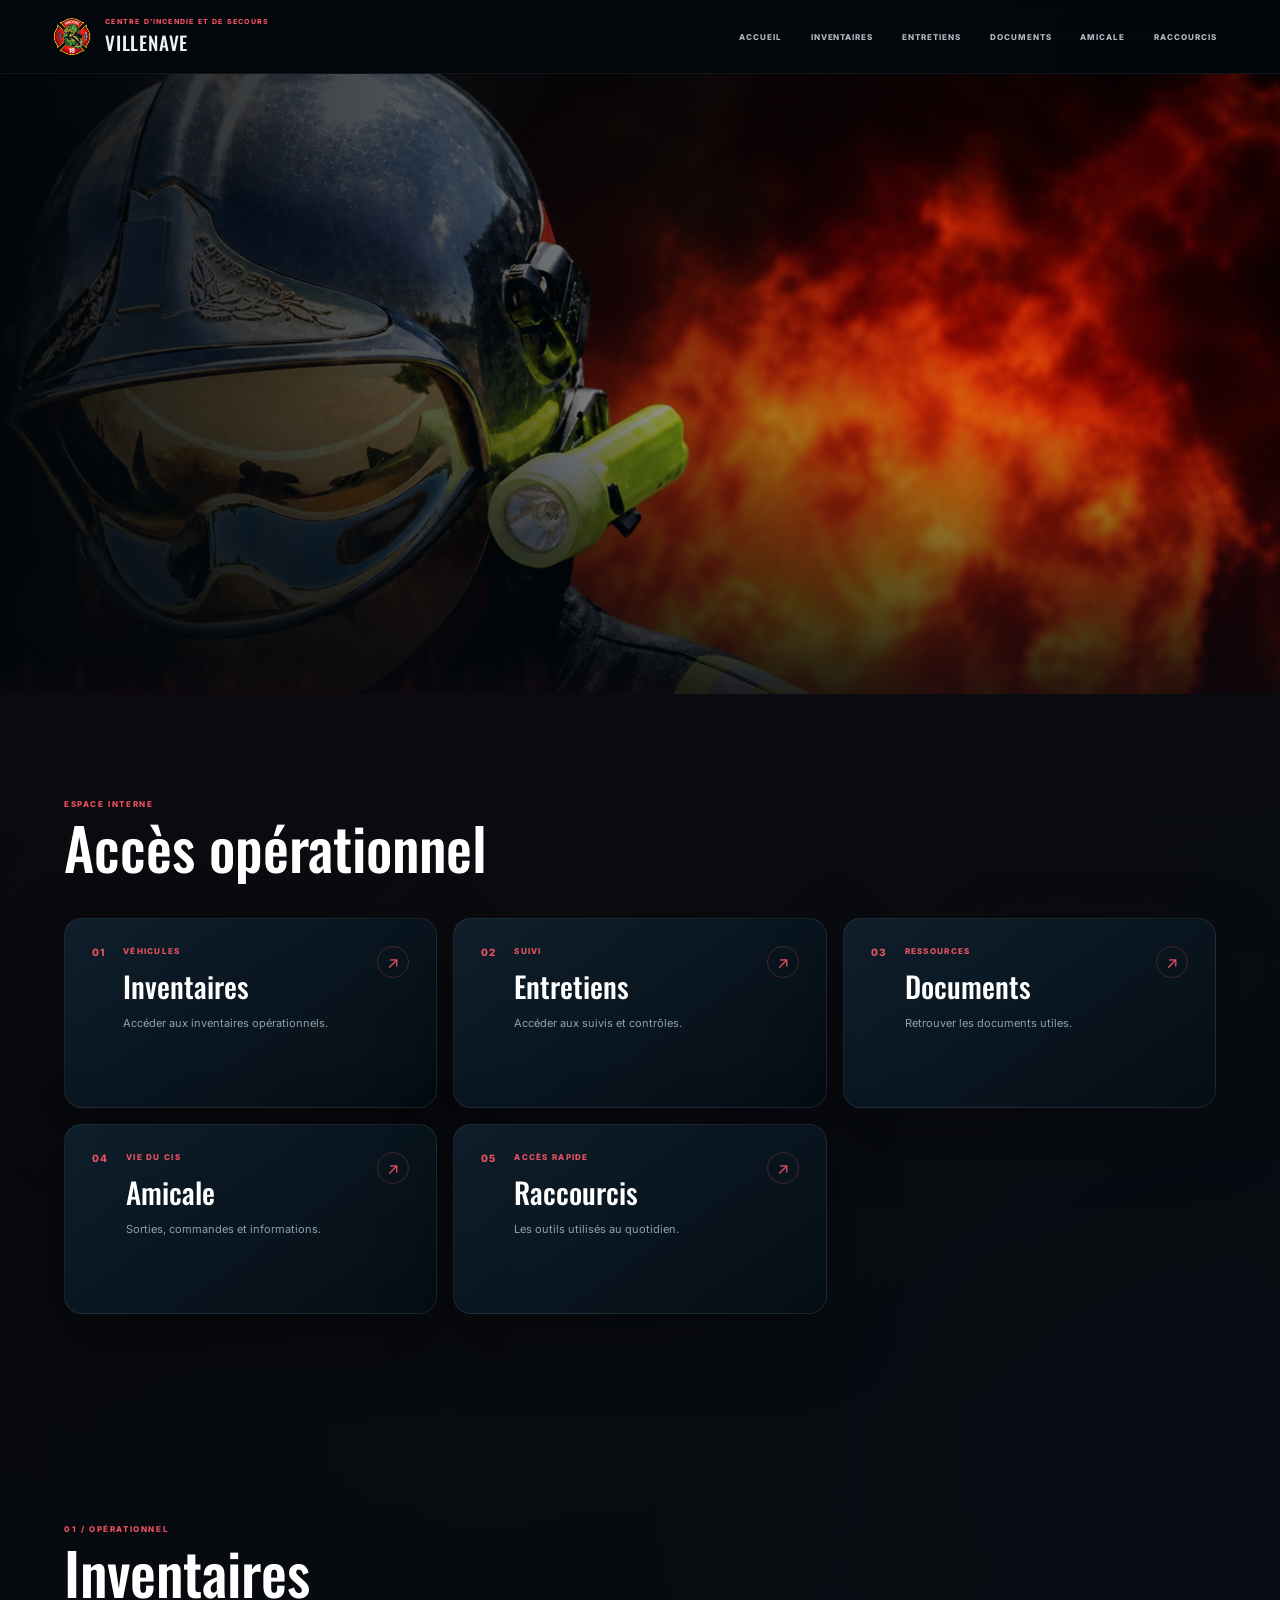
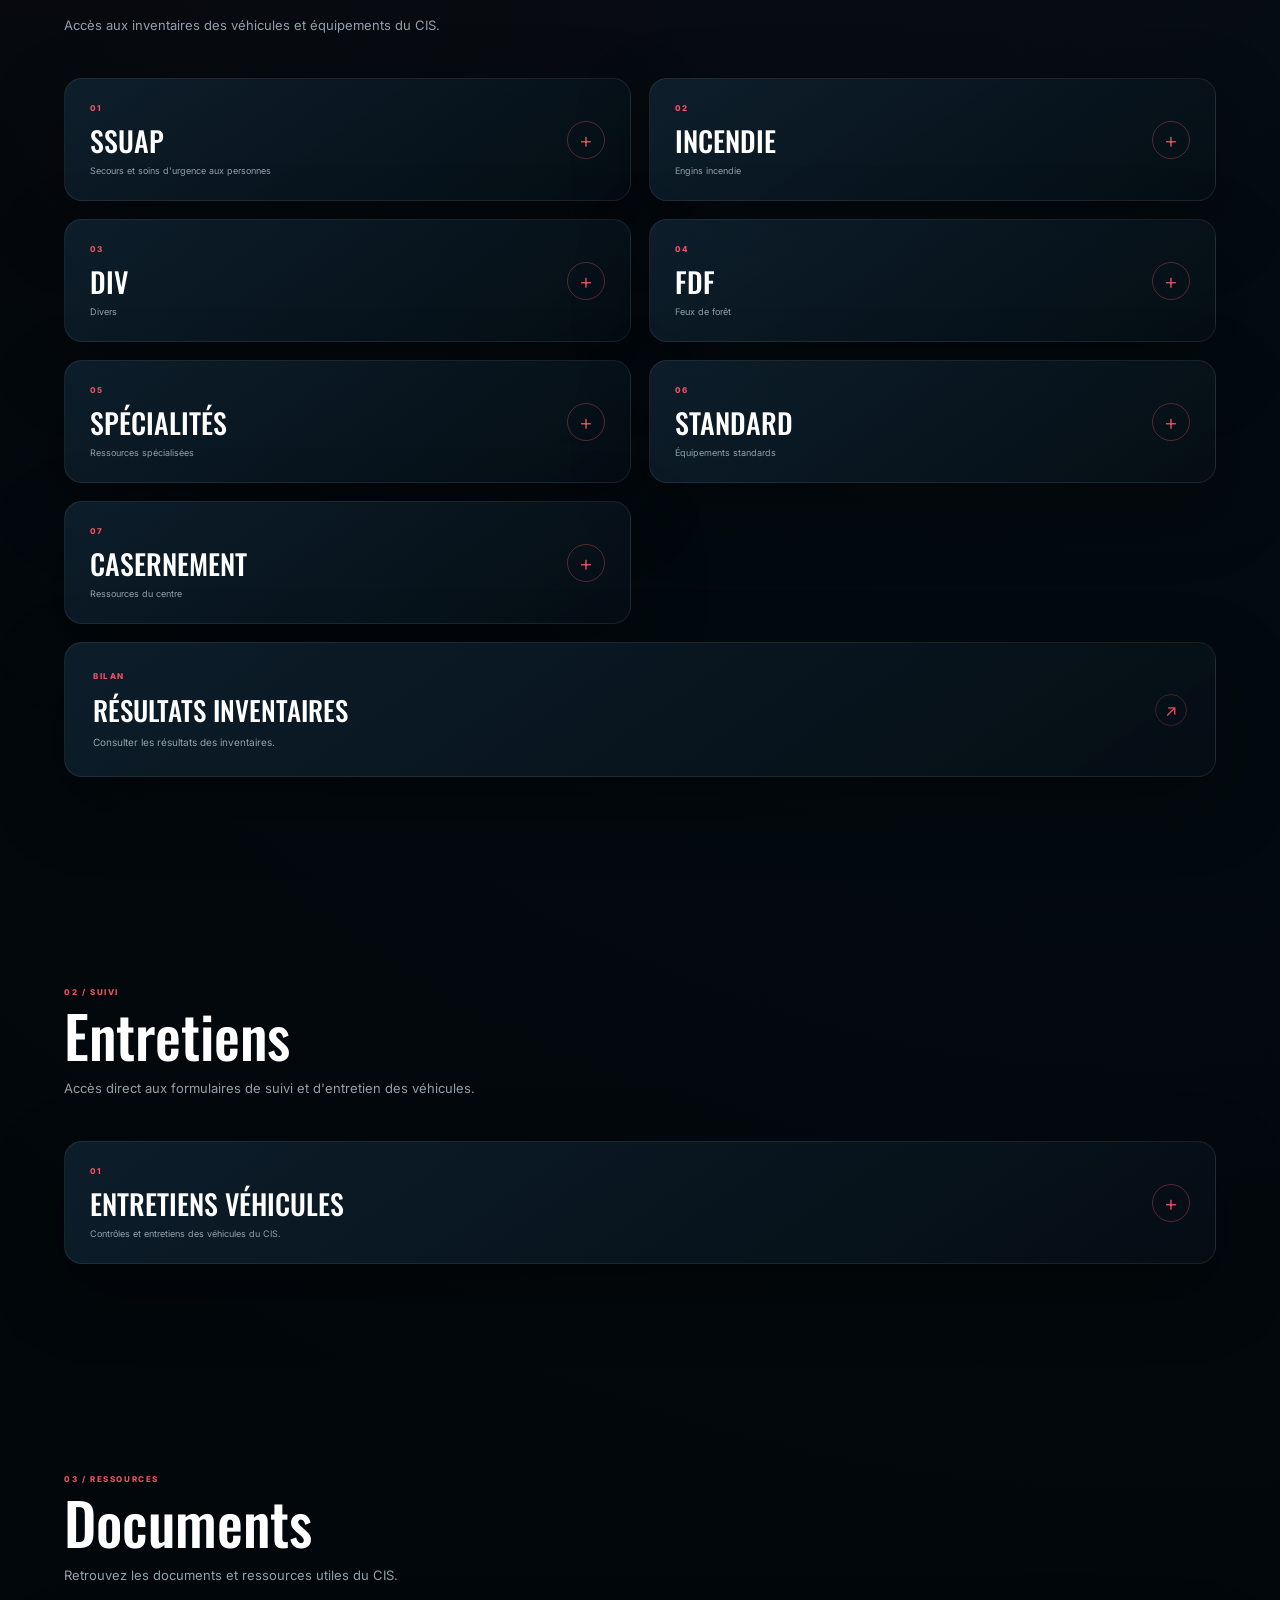
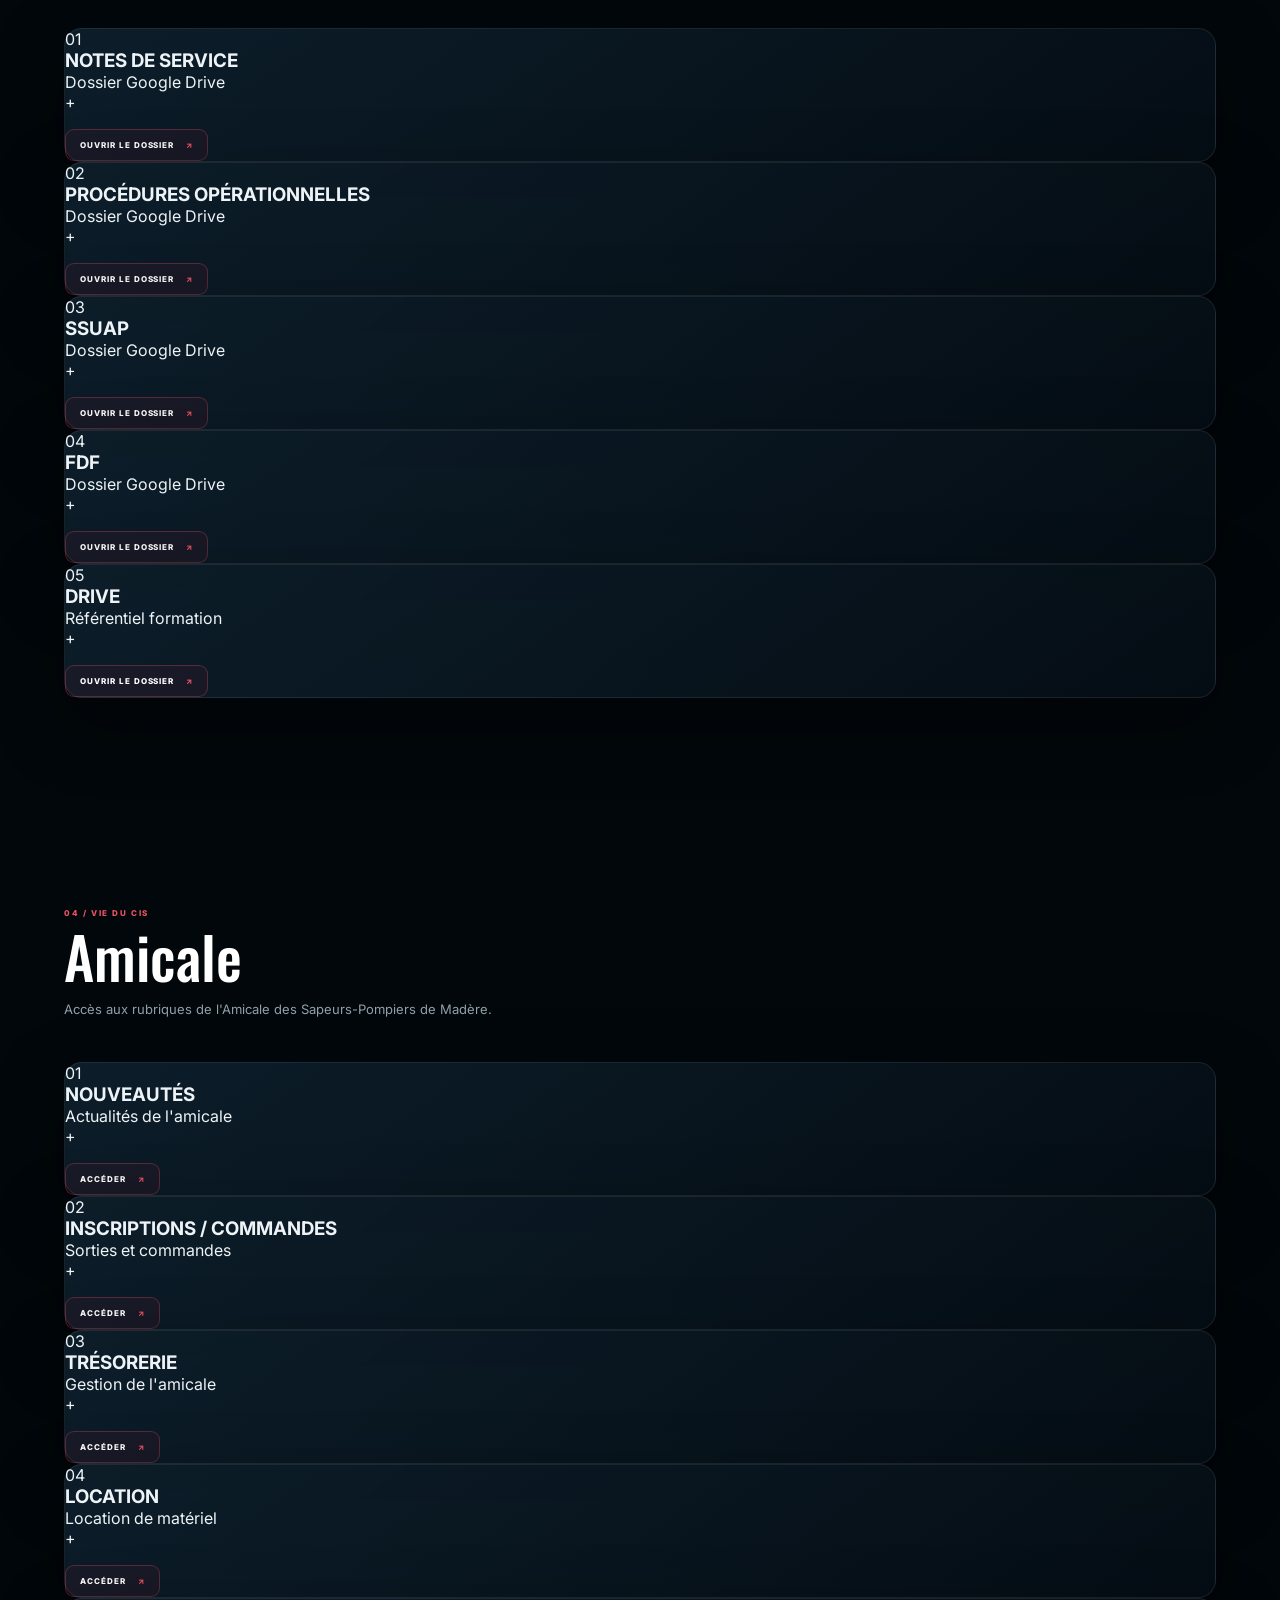
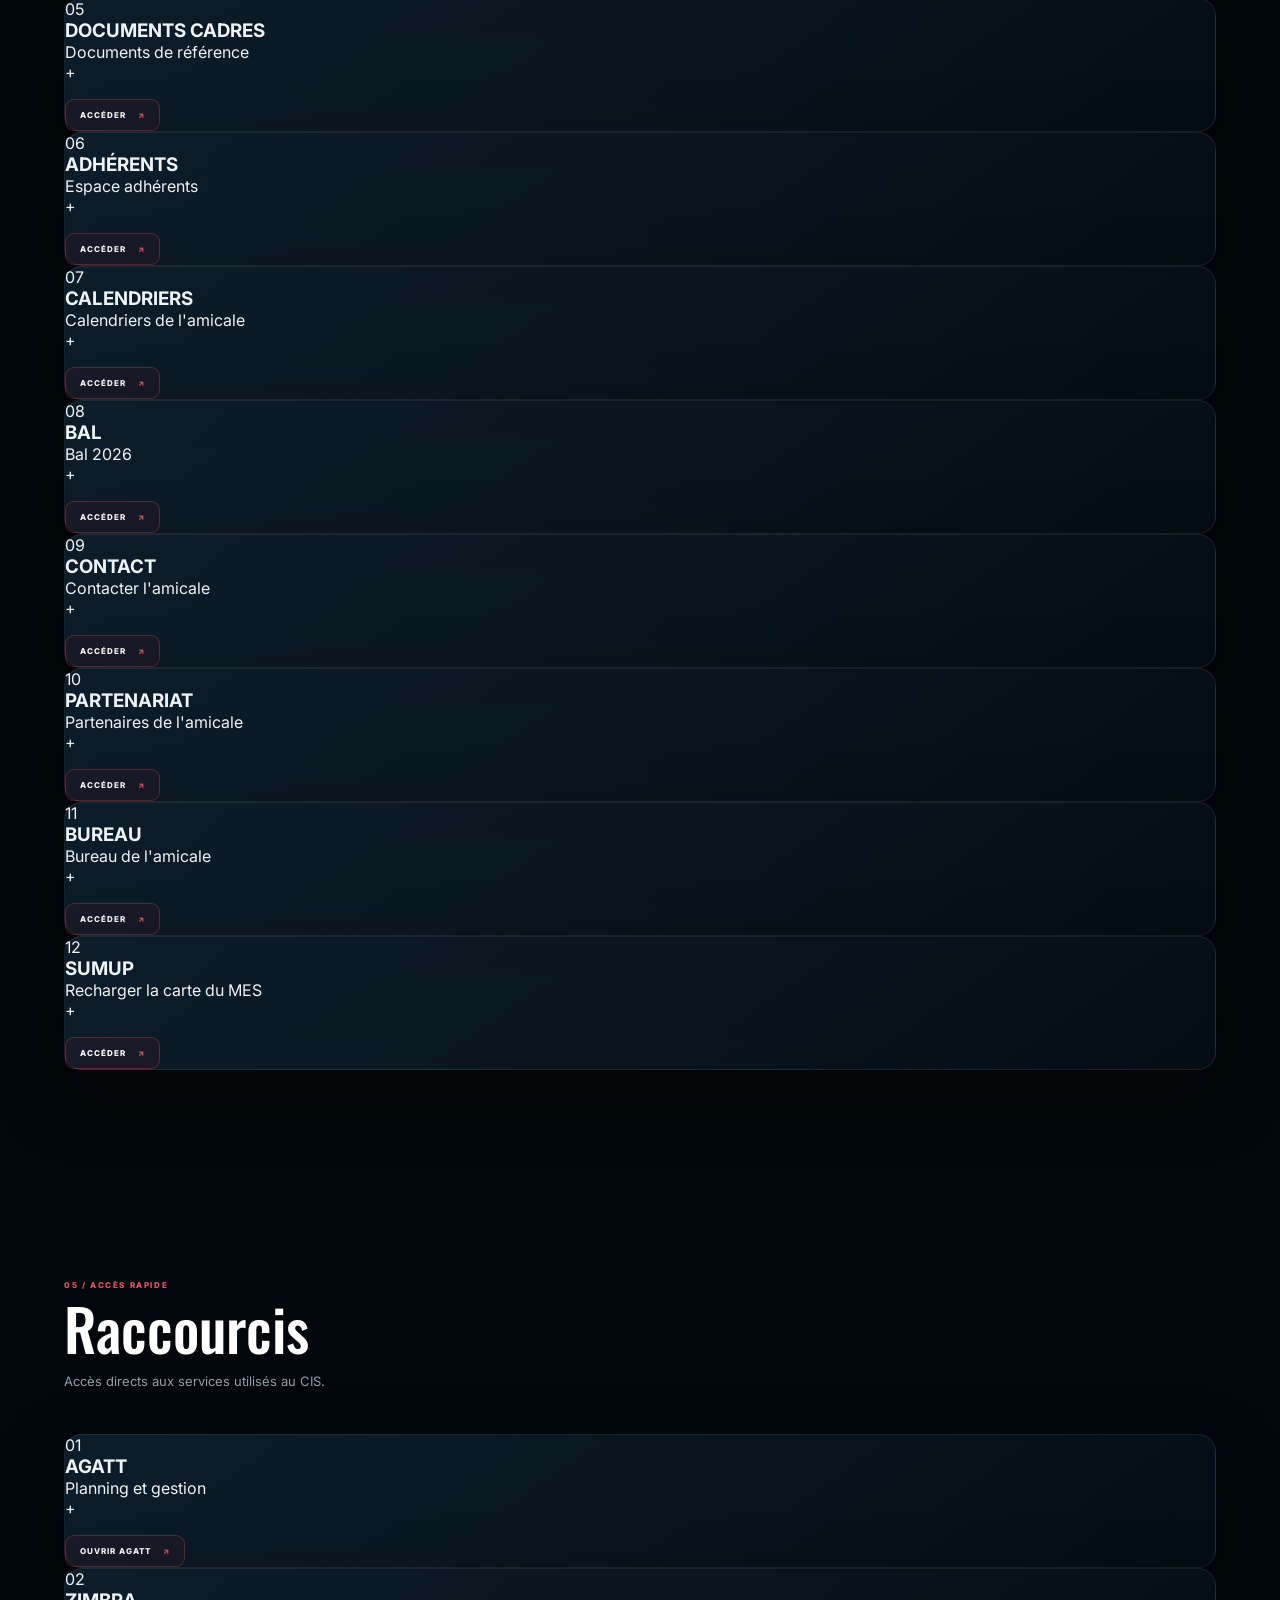
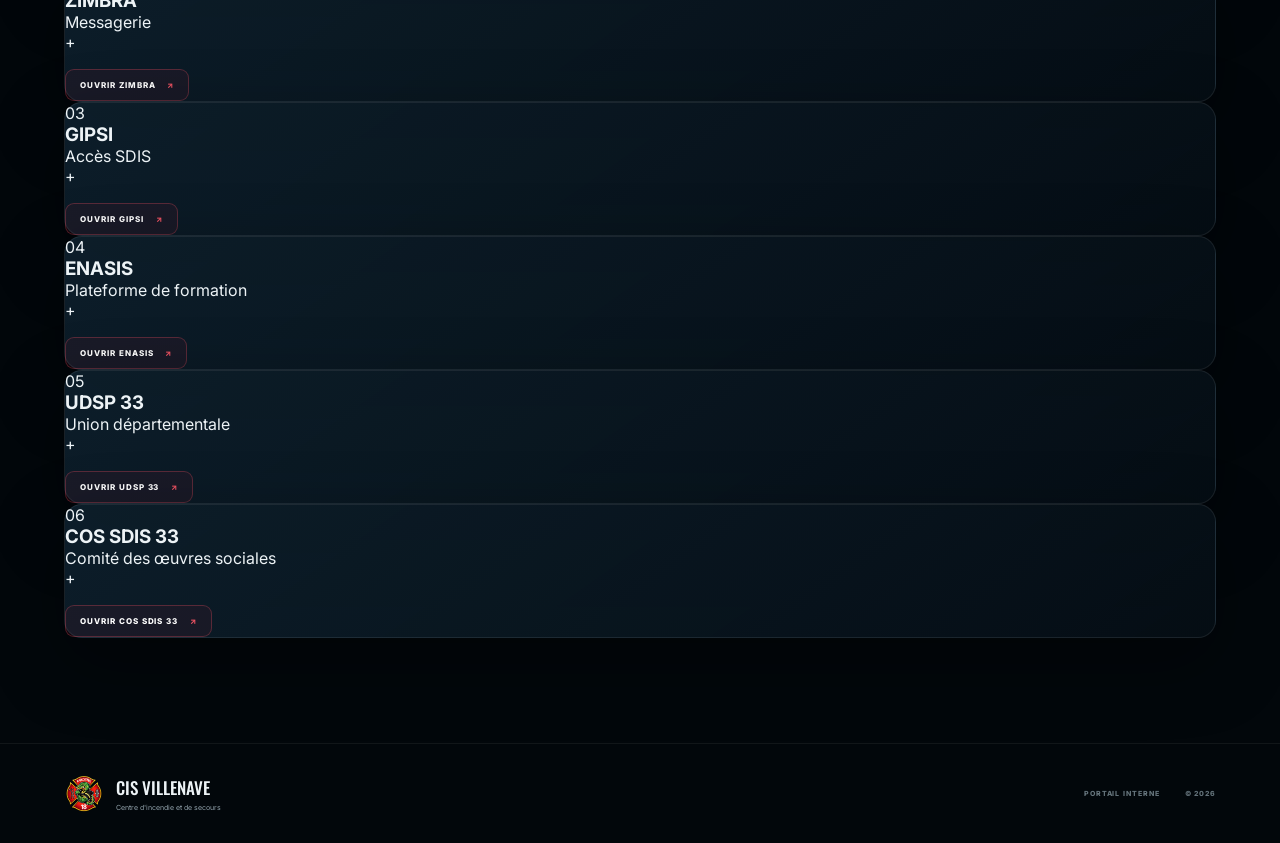
==== commit 8900b4c2: "Update print statement from 'Hello' to 'Goodbye'" ====
--- a/index.html
+++ b/index.html
@@ -44,7 +44,7 @@
 
 
 <!-- =========================================================
-     MENU MOBILE
+     MOBILE MENU
 ========================================================= -->
 
 <button
@@ -53,17 +53,14 @@
     type="button"
     aria-label="Ouvrir le menu"
     aria-controls="mobile-menu"
-    aria-expanded="false">
-
+    aria-expanded="false"
+>
     <span></span>
     <span></span>
     <span></span>
-
 </button>
 
-
 <div class="mobile-menu-overlay" id="mobile-menu-overlay"></div>
-
 
 <aside class="mobile-menu" id="mobile-menu" aria-hidden="true">
 
@@ -78,12 +75,12 @@
             class="mobile-menu-close"
             id="mobile-menu-close"
             type="button"
-            aria-label="Fermer le menu">
+            aria-label="Fermer le menu"
+        >
             ×
         </button>
 
     </div>
-
 
     <nav class="mobile-nav">
 
@@ -153,7 +150,7 @@
 <main>
 
 <!-- =========================================================
-     ACCUEIL
+     ACCUEIL / HERO
 ========================================================= -->
 
 <section id="accueil" class="hero">
@@ -166,27 +163,6 @@
 
         <div class="flames" aria-hidden="true"></div>
 
-        <div class="hero-content">
-
-            <img src="logo1.png" class="hero-logo" alt="Logo CIS Villenave">
-
-            <span class="hero-kicker">
-                CENTRE D'INCENDIE ET DE SECOURS
-            </span>
-
-            <h1>CIS VILLENAVE</h1>
-
-            <p>VILLENAVE-D'ORNON</p>
-
-        </div>
-
-        <div class="hero-bottom">
-
-            <span>PORTAIL INTERNE</span>
-
-            <span>OPÉRATIONNEL</span>
-
-        </div>
 
     </div>
 
@@ -194,25 +170,23 @@
 
 
 <!-- =========================================================
-     INTRO
+     ACCÈS RAPIDE
 ========================================================= -->
 
 <section class="intro-section">
 
     <div class="section-heading reveal">
 
-        <span class="section-kicker">ESPACE INTERNE</span>
+        <span class="section-kicker">
+            ESPACE INTERNE
+        </span>
 
         <h2>Accès opérationnel</h2>
 
-        <p>
-            Retrouvez rapidement les ressources et outils du CIS Villenave.
-        </p>
-
     </div>
 
 
-    <div class="quick-grid">
+    <div class="quick-grid quick-grid-five">
 
         <a href="#inventaires" class="quick-card premium-card reveal">
 
@@ -258,6 +232,36 @@
 
         </a>
 
+
+        <a href="#amicale" class="quick-card premium-card reveal">
+
+            <span class="card-number">04</span>
+
+            <div>
+                <span class="card-kicker">VIE DU CIS</span>
+                <h3>Amicale</h3>
+                <p>Sorties, commandes et informations.</p>
+            </div>
+
+            <span class="card-arrow">↗</span>
+
+        </a>
+
+
+        <a href="#raccourcis" class="quick-card premium-card reveal">
+
+            <span class="card-number">05</span>
+
+            <div>
+                <span class="card-kicker">ACCÈS RAPIDE</span>
+                <h3>Raccourcis</h3>
+                <p>Les outils utilisés au quotidien.</p>
+            </div>
+
+            <span class="card-arrow">↗</span>
+
+        </a>
+
     </div>
 
 </section>
@@ -271,7 +275,9 @@
 
     <div class="section-heading reveal">
 
-        <span class="section-kicker">01 / OPÉRATIONNEL</span>
+        <span class="section-kicker">
+            01 / OPÉRATIONNEL
+        </span>
 
         <h2>Inventaires</h2>
 
@@ -287,7 +293,10 @@
 
         <!-- SSUAP -->
 
-        <article class="inventory-card premium-card reveal">
+        <article
+            class="inventory-card premium-card reveal"
+            data-collapsible
+        >
 
             <div class="inventory-header">
 
@@ -301,9 +310,11 @@
 
             </div>
 
+
             <div class="inventory-content">
 
                 <div class="vehicle-grid">
+
 
                     <div class="vehicle-card">
 
@@ -314,18 +325,30 @@
 
                         <div class="vehicle-buttons">
 
-                            <a class="inventory-button" target="_blank" rel="noopener noreferrer"
-                               href="https://docs.google.com/forms/d/e/1FAIpQLSfL36QKhU4DK_iWfPn4x19gmU9dLKnTLWVugFOpg3ryMzXapg/viewform?ouid=105918993275116743934&usp=sharing">
+                            <a
+                                class="inventory-button"
+                                target="_blank"
+                                rel="noopener noreferrer"
+                                href="https://docs.google.com/forms/d/e/1FAIpQLSfL36QKhU4DK_iWfPn4x19gmU9dLKnTLWVugFOpg3ryMzXapg/viewform?ouid=105918993275116743934&usp=sharing"
+                            >
                                 Chef d’agrès ↗
                             </a>
 
-                            <a class="inventory-button" target="_blank" rel="noopener noreferrer"
-                               href="https://docs.google.com/forms/d/e/1FAIpQLSfN9bmArWPwC8NEfdnblLJE0y_ZaOb0yOlnw8BgW_F55drkiQ/viewform?ouid=105918993275116743934&usp=sharing">
+                            <a
+                                class="inventory-button"
+                                target="_blank"
+                                rel="noopener noreferrer"
+                                href="https://docs.google.com/forms/d/e/1FAIpQLSfN9bmArWPwC8NEfdnblLJE0y_ZaOb0yOlnw8BgW_F55drkiQ/viewform?ouid=105918993275116743934&usp=sharing"
+                            >
                                 Conducteur ↗
                             </a>
 
-                            <a class="inventory-button" target="_blank" rel="noopener noreferrer"
-                               href="https://docs.google.com/forms/d/e/1FAIpQLSebAsFhD7KUh9XLMHKAeTNGjriSt-GvxNeqYLgoTC3nS7K8uA/viewform?ouid=105918993275116743934&usp=sharing">
+                            <a
+                                class="inventory-button"
+                                target="_blank"
+                                rel="noopener noreferrer"
+                                href="https://docs.google.com/forms/d/e/1FAIpQLSebAsFhD7KUh9XLMHKAeTNGjriSt-GvxNeqYLgoTC3nS7K8uA/viewform?ouid=105918993275116743934&usp=sharing"
+                            >
                                 Équipier ↗
                             </a>
 
@@ -342,18 +365,30 @@
 
                         <div class="vehicle-buttons">
 
-                            <a class="inventory-button" target="_blank" rel="noopener noreferrer"
-                               href="https://docs.google.com/forms/d/e/1FAIpQLSe1eA0Huf_T1sYWfYJLW9qUiCo8_IYR5ksxcDNwUbu9nNtDWg/viewform?ouid=105918993275116743934&usp=sharing">
+                            <a
+                                class="inventory-button"
+                                target="_blank"
+                                rel="noopener noreferrer"
+                                href="https://docs.google.com/forms/d/e/1FAIpQLSe1eA0Huf_T1sYWfYJLW9qUiCo8_IYR5ksxcDNwUbu9nNtDWg/viewform?ouid=105918993275116743934&usp=sharing"
+                            >
                                 Chef d’agrès ↗
                             </a>
 
-                            <a class="inventory-button" target="_blank" rel="noopener noreferrer"
-                               href="https://docs.google.com/forms/d/e/1FAIpQLSeNDvuMxyEKKqKmP8QXnKiAqz2-etivAUsY8djY-1vpnywdUg/viewform?ouid=105918993275116743934&usp=sharing">
+                            <a
+                                class="inventory-button"
+                                target="_blank"
+                                rel="noopener noreferrer"
+                                href="https://docs.google.com/forms/d/e/1FAIpQLSeNDvuMxyEKKqKmP8QXnKiAqz2-etivAUsY8djY-1vpnywdUg/viewform?ouid=105918993275116743934&usp=sharing"
+                            >
                                 Conducteur ↗
                             </a>
 
-                            <a class="inventory-button" target="_blank" rel="noopener noreferrer"
-                               href="https://docs.google.com/forms/d/e/1FAIpQLSez3wjIVUbJyvEF3fLr3ypWshs6PR-rdwWS8wSdeNRq307w3w/viewform?ouid=105918993275116743934&usp=sharing">
+                            <a
+                                class="inventory-button"
+                                target="_blank"
+                                rel="noopener noreferrer"
+                                href="https://docs.google.com/forms/d/e/1FAIpQLSez3wjIVUbJyvEF3fLr3ypWshs6PR-rdwWS8wSdeNRq307w3w/viewform?ouid=105918993275116743934&usp=sharing"
+                            >
                                 Équipier ↗
                             </a>
 
@@ -370,18 +405,30 @@
 
                         <div class="vehicle-buttons">
 
-                            <a class="inventory-button" target="_blank" rel="noopener noreferrer"
-                               href="https://docs.google.com/forms/d/e/1FAIpQLScgbGPy4RV--YguFozawOFSlJ7zzAFMduGsnY6KHvA_nMTxsw/viewform?ouid=105918993275116743934&usp=sharing">
+                            <a
+                                class="inventory-button"
+                                target="_blank"
+                                rel="noopener noreferrer"
+                                href="https://docs.google.com/forms/d/e/1FAIpQLScgbGPy4RV--YguFozawOFSlJ7zzAFMduGsnY6KHvA_nMTxsw/viewform?ouid=105918993275116743934&usp=sharing"
+                            >
                                 Chef d’agrès ↗
                             </a>
 
-                            <a class="inventory-button" target="_blank" rel="noopener noreferrer"
-                               href="https://docs.google.com/forms/d/e/1FAIpQLSe3hYxzlyHCIg_xiC_oHxIFeVI5MkSlTYq70egr3Y94Ct8h9w/viewform?ouid=105918993275116743934&usp=sharing">
+                            <a
+                                class="inventory-button"
+                                target="_blank"
+                                rel="noopener noreferrer"
+                                href="https://docs.google.com/forms/d/e/1FAIpQLSe3hYxzlyHCIg_xiC_oHxIFeVI5MkSlTYq70egr3Y94Ct8h9w/viewform?ouid=105918993275116743934&usp=sharing"
+                            >
                                 Conducteur ↗
                             </a>
 
-                            <a class="inventory-button" target="_blank" rel="noopener noreferrer"
-                               href="https://docs.google.com/forms/d/e/1FAIpQLSdRylJ0WaeCGLISlIBWq0tO3GZoghE-7KpfD2e5SPOXARe_pA/viewform?ouid=105918993275116743934&usp=sharing">
+                            <a
+                                class="inventory-button"
+                                target="_blank"
+                                rel="noopener noreferrer"
+                                href="https://docs.google.com/forms/d/e/1FAIpQLSdRylJ0WaeCGLISlIBWq0tO3GZoghE-7KpfD2e5SPOXARe_pA/viewform?ouid=105918993275116743934&usp=sharing"
+                            >
                                 Équipier ↗
                             </a>
 
@@ -398,13 +445,21 @@
 
                         <div class="vehicle-buttons asu-buttons">
 
-                            <a class="inventory-button" target="_blank" rel="noopener noreferrer"
-                               href="https://docs.google.com/forms/d/e/1FAIpQLSe7PR0zvF8s1S_6WXaZ1bjyqoSbXXyRkYZxFiTqp1Z2TjZkoA/viewform?ouid=109470243720371980618&usp=sharing">
+                            <a
+                                class="inventory-button"
+                                target="_blank"
+                                rel="noopener noreferrer"
+                                href="https://docs.google.com/forms/d/e/1FAIpQLSe7PR0zvF8s1S_6WXaZ1bjyqoSbXXyRkYZxFiTqp1Z2TjZkoA/viewform?ouid=109470243720371980618&usp=sharing"
+                            >
                                 PDG ASU ↗
                             </a>
 
-                            <a class="inventory-button" target="_blank" rel="noopener noreferrer"
-                               href="https://docs.google.com/forms/d/e/1FAIpQLScziBdaxCw204Pgq3e08IISIgJmAzAKsDHjrKkI0FuoFDjxeg/viewform?ouid=109470243720371980618&usp=sharing">
+                            <a
+                                class="inventory-button"
+                                target="_blank"
+                                rel="noopener noreferrer"
+                                href="https://docs.google.com/forms/d/e/1FAIpQLScziBdaxCw204Pgq3e08IISIgJmAzAKsDHjrKkI0FuoFDjxeg/viewform?ouid=109470243720371980618&usp=sharing"
+                            >
                                 Utilisation ↗
                             </a>
 
@@ -421,7 +476,7 @@
 
         <!-- INCENDIE -->
 
-        <article class="inventory-card premium-card reveal">
+        <article class="inventory-card premium-card reveal" data-collapsible>
 
             <div class="inventory-header">
 
@@ -434,6 +489,7 @@
                 <span class="inventory-plus">+</span>
 
             </div>
+
 
             <div class="inventory-content">
 
@@ -478,7 +534,7 @@
 
         <!-- DIV -->
 
-        <article class="inventory-card premium-card reveal">
+        <article class="inventory-card premium-card reveal" data-collapsible>
 
             <div class="inventory-header">
 
@@ -491,6 +547,7 @@
                 <span class="inventory-plus">+</span>
 
             </div>
+
 
             <div class="inventory-content">
 
@@ -523,7 +580,7 @@
 
         <!-- FDF -->
 
-        <article class="inventory-card premium-card reveal">
+        <article class="inventory-card premium-card reveal" data-collapsible>
 
             <div class="inventory-header">
 
@@ -536,6 +593,7 @@
                 <span class="inventory-plus">+</span>
 
             </div>
+
 
             <div class="inventory-content">
 
@@ -574,7 +632,7 @@
 
         <!-- SPÉCIALITÉS -->
 
-        <article class="inventory-card premium-card reveal">
+        <article class="inventory-card premium-card reveal" data-collapsible>
 
             <div class="inventory-header">
 
@@ -587,6 +645,7 @@
                 <span class="inventory-plus">+</span>
 
             </div>
+
 
             <div class="inventory-content">
 
@@ -613,7 +672,7 @@
 
         <!-- STANDARD -->
 
-        <article class="inventory-card premium-card reveal">
+        <article class="inventory-card premium-card reveal" data-collapsible>
 
             <div class="inventory-header">
 
@@ -626,6 +685,7 @@
                 <span class="inventory-plus">+</span>
 
             </div>
+
 
             <div class="inventory-content">
 
@@ -652,7 +712,7 @@
 
         <!-- CASERNEMENT -->
 
-        <article class="inventory-card premium-card reveal">
+        <article class="inventory-card premium-card reveal" data-collapsible>
 
             <div class="inventory-header">
 
@@ -665,6 +725,7 @@
                 <span class="inventory-plus">+</span>
 
             </div>
+
 
             <div class="inventory-content">
 
@@ -689,9 +750,12 @@
         </article>
 
 
-        <!-- RESULTATS -->
-
-        <a href="#" class="result-card premium-card reveal">
+        <!-- RÉSULTATS -->
+
+        <a
+            href="#"
+            class="result-card premium-card reveal"
+        >
 
             <div>
                 <span class="section-kicker">BILAN</span>
@@ -716,7 +780,9 @@
 
     <div class="section-heading reveal">
 
-        <span class="section-kicker">02 / SUIVI</span>
+        <span class="section-kicker">
+            02 / SUIVI
+        </span>
 
         <h2>Entretiens</h2>
 
@@ -727,303 +793,260 @@
     </div>
 
 
-    <div class="inventory-grid">
-
-
-        <!-- ENTRETIENS VÉHICULES -->
-
-        <article class="inventory-card premium-card reveal">
-
-            <div class="inventory-header">
-
-                <div>
-                    <span class="inventory-code">01</span>
-                    <h3>VÉHICULES</h3>
-                    <p>Entretiens et contrôles</p>
-                </div>
-
-                <span class="inventory-plus">+</span>
-
-            </div>
-
-
-            <div class="inventory-content">
-
-                <div class="maintenance-list">
-
-
-                    <a
-                        class="maintenance-link"
-                        target="_blank"
-                        rel="noopener noreferrer"
-                        href="https://docs.google.com/forms/d/e/1FAIpQLSfZQSjmudmFNhIiM9rMcCZNVQ7Q8170Wa6AyoV86-jAAZXQWA/viewform?ouid=105918993275116743934&usp=sharing">
-
-                        <span>FPT 01</span>
-                        <b>↗</b>
-
-                    </a>
-
-
-                    <a
-                        class="maintenance-link"
-                        target="_blank"
-                        rel="noopener noreferrer"
-                        href="https://docs.google.com/forms/d/e/1FAIpQLSeZ56XeTt0LrIe5a1a1I8CDqd3iHFU_e8G60ZZb0dUefL2UrA/viewform?ouid=105918993275116743934&usp=sharing">
-
-                        <span>FPTGP 02</span>
-                        <b>↗</b>
-
-                    </a>
-
-
-                    <a
-                        class="maintenance-link"
-                        target="_blank"
-                        rel="noopener noreferrer"
-                        href="https://docs.google.com/forms/d/e/1FAIpQLSdp7xykQc6NyZiupN6Z4C1GCCv_UgkQ7hZozlaYLhW-iRQ6ZQ/viewform?ouid=105918993275116743934&usp=sharing">
-
-                        <span>ECH</span>
-                        <b>↗</b>
-
-                    </a>
-
-
-                    <a
-                        class="maintenance-link"
-                        target="_blank"
-                        rel="noopener noreferrer"
-                        href="https://docs.google.com/forms/d/e/1FAIpQLSexPEtpJJaCjY6opzUm7rM04LYddi6be8BpXhpt57niuaqklQ/viewform?ouid=105918993275116743934&usp=sharing">
-
-                        <span>VSAV 1</span>
-                        <b>↗</b>
-
-                    </a>
-
-
-                    <a
-                        class="maintenance-link"
-                        target="_blank"
-                        rel="noopener noreferrer"
-                        href="https://docs.google.com/forms/d/e/1FAIpQLSfK6T-RljeWJKpeQKXlDfJQp76ILd6vx72KZTq9Pu3ay5Ytkg/viewform?ouid=105918993275116743934&usp=sharing">
-
-                        <span>VSAV 2</span>
-                        <b>↗</b>
-
-                    </a>
-
-
-                    <a
-                        class="maintenance-link"
-                        target="_blank"
-                        rel="noopener noreferrer"
-                        href="https://docs.google.com/forms/d/e/1FAIpQLSd-YqNzMoOnLyfymA_F8GQeqwPyc9fKqQ3icW5pwQhSA2fBaw/viewform?ouid=105918993275116743934&usp=sharing">
-
-                        <span>VSAV 3</span>
-                        <b>↗</b>
-
-                    </a>
-
-
-                    <a
-                        class="maintenance-link"
-                        target="_blank"
-                        rel="noopener noreferrer"
-                        href="https://docs.google.com/forms/d/e/1FAIpQLScGpf5CnajHpkX1shdvShQ0K1zE42meWOZIpfNiIXZ1F-C3cQ/viewform?ouid=105918993275116743934&usp=sharing">
-
-                        <span>CCF 1</span>
-                        <b>↗</b>
-
-                    </a>
-
-
-                    <a
-                        class="maintenance-link"
-                        target="_blank"
-                        rel="noopener noreferrer"
-                        href="https://docs.google.com/forms/d/e/1FAIpQLSfCB2kfLpJh7Twf0AdOZjXpEPbtZv7S_Yzswycm9HmGlEg2LQ/viewform?ouid=105918993275116743934&usp=sharing">
-
-                        <span>CCF 2</span>
-                        <b>↗</b>
-
-                    </a>
-
-
-                    <a
-                        class="maintenance-link"
-                        target="_blank"
-                        rel="noopener noreferrer"
-                        href="https://docs.google.com/forms/d/e/1FAIpQLSftcEsezcTAlCkSyYK3tQetz5XOV76e3ItEgNiL6ohq9zmSMw/viewform?ouid=105918993275116743934&usp=sharing">
-
-                        <span>VLHR</span>
-                        <b>↗</b>
-
-                    </a>
-
-
-                    <a
-                        class="maintenance-link"
-                        target="_blank"
-                        rel="noopener noreferrer"
-                        href="https://docs.google.com/forms/d/e/1FAIpQLScrbu5B8utOjph7NM5iGsWJkVdcKeDt9mORvsaqjAx5S-1SVg/viewform?ouid=105918993275116743934&usp=sharing">
-
-                        <span>FMOGP</span>
-                        <b>↗</b>
-
-                    </a>
-
-
-                    <a
-                        class="maintenance-link"
-                        target="_blank"
-                        rel="noopener noreferrer"
-                        href="https://docs.google.com/forms/d/e/1FAIpQLSc6CeuZIV-1c0EXIFWpWxX2qwSDa9TMi8J0I673H2_xvfYjeA/viewform?ouid=105918993275116743934&usp=sharing">
-
-                        <span>VSR M</span>
-                        <b>↗</b>
-
-                    </a>
-
-
-                    <a
-                        class="maintenance-link"
-                        target="_blank"
-                        rel="noopener noreferrer"
-                        href="https://docs.google.com/forms/d/e/1FAIpQLSf3HfP82F2Om6bb23rBeJdnOhDa16bOjVRXHDAS_0Wtgxbrnw/viewform?ouid=105918993275116743934&usp=sharing">
-
-                        <span>VTU 1 (VIA)</span>
-                        <b>↗</b>
-
-                    </a>
-
-
-                    <a
-                        class="maintenance-link"
-                        target="_blank"
-                        rel="noopener noreferrer"
-                        href="https://docs.google.com/forms/d/e/1FAIpQLSdVecrUXja7EYTMccqFexNsJ2op8UDjhzVD889DQG_xLHZCDw/viewform?ouid=105918993275116743934&usp=sharing">
-
-                        <span>VTU 2</span>
-                        <b>↗</b>
-
-                    </a>
-
-
-                    <a
-                        class="maintenance-link"
-                        target="_blank"
-                        rel="noopener noreferrer"
-                        href="https://docs.google.com/forms/d/e/1FAIpQLSeTErRJarDO-FcVdIecawmBva-XAX2xolyWbDlLOqFdmLXGLg/viewform?ouid=105918993275116743934&usp=sharing">
-
-                        <span>VLS 1</span>
-                        <b>↗</b>
-
-                    </a>
-
-
-                    <a
-                        class="maintenance-link"
-                        target="_blank"
-                        rel="noopener noreferrer"
-                        href="https://docs.google.com/forms/d/e/1FAIpQLSdebOPjUy2yD8771XaYzOo7aeDxmAzryuR22ecRT2y184BACQ/viewform?ouid=105918993275116743934&usp=sharing">
-
-                        <span>VLS 2</span>
-                        <b>↗</b>
-
-                    </a>
-
-
-                    <a
-                        class="maintenance-link"
-                        target="_blank"
-                        rel="noopener noreferrer"
-                        href="https://docs.google.com/forms/d/e/1FAIpQLSfL7ula_m4T8RUsMjSnQ5N0PKrDzz5S7tGaJ6ddTo2HwuB_EA/viewform?ouid=105918993275116743934&usp=sharing">
-
-                        <span>VLS 3</span>
-                        <b>↗</b>
-
-                    </a>
-
-
-                    <a
-                        class="maintenance-link"
-                        target="_blank"
-                        rel="noopener noreferrer"
-                        href="https://docs.google.com/forms/d/e/1FAIpQLSd4PTpwoy6y--ZvKibPerkZNp4RajKCW_I4WjuMwNZf-q_cDg/viewform">
-
-                        <span>V DRONE</span>
-                        <b>↗</b>
-
-                    </a>
-
-                </div>
-
-            </div>
-
-        </article>
-
-
-        <!-- MATÉRIELS -->
-
-        <article class="inventory-card premium-card reveal">
-
-            <div class="inventory-header">
-
-                <div>
-                    <span class="inventory-code">02</span>
-                    <h3>MATÉRIELS</h3>
-                    <p>Contrôles et suivi du matériel</p>
-                </div>
-
-                <span class="inventory-plus">+</span>
-
-            </div>
-
-            <div class="inventory-content">
-
-                <div class="placeholder-card">
-                    <span>MATÉRIELS</span>
-                    <p>Accès aux formulaires de contrôle du matériel.</p>
-                    <a href="#" class="large-button">
-                        ACCÉDER <span>↗</span>
-                    </a>
-                </div>
-
-            </div>
-
-        </article>
-
-
-        <!-- SUIVI -->
-
-        <article class="inventory-card premium-card reveal">
-
-            <div class="inventory-header">
-
-                <div>
-                    <span class="inventory-code">03</span>
-                    <h3>SUIVI</h3>
-                    <p>Suivi général des entretiens</p>
-                </div>
-
-                <span class="inventory-plus">+</span>
-
-            </div>
-
-            <div class="inventory-content">
-
-                <div class="placeholder-card">
-                    <span>SUIVI</span>
-                    <p>Accès au suivi des opérations d'entretien.</p>
-                    <a href="#" class="large-button">
-                        ACCÉDER <span>↗</span>
-                    </a>
-                </div>
-
-            </div>
-
-        </article>
-
-    </div>
+    <article
+        class="inventory-card premium-card reveal entretien-card"
+        data-collapsible
+    >
+
+        <div class="inventory-header">
+
+            <div>
+
+                <span class="inventory-code">01</span>
+
+                <h3>ENTRETIENS VÉHICULES</h3>
+
+                <p>
+                    Contrôles et entretiens des véhicules du CIS.
+                </p>
+
+            </div>
+
+            <span class="inventory-plus">+</span>
+
+        </div>
+
+
+        <div class="inventory-content">
+
+            <div class="maintenance-grid">
+
+
+                <a
+                    class="maintenance-card"
+                    target="_blank"
+                    rel="noopener noreferrer"
+                    href="https://docs.google.com/forms/d/e/1FAIpQLSfZQSjmudmFNhIiM9rMcCZNVQ7Q8170Wa6AyoV86-jAAZXQWA/viewform?ouid=105918993275116743934&usp=sharing"
+                >
+                    <span>🚒</span>
+                    <strong>FPT 01</strong>
+                    <small>Entretien</small>
+                    <b>↗</b>
+                </a>
+
+
+                <a
+                    class="maintenance-card"
+                    target="_blank"
+                    rel="noopener noreferrer"
+                    href="https://docs.google.com/forms/d/e/1FAIpQLSeZ56XeTt0LrIe5a1a1I8CDqd3iHFU_e8G60ZZb0dUefL2UrA/viewform?ouid=105918993275116743934&usp=sharing"
+                >
+                    <span>🚒</span>
+                    <strong>FPTGP 02</strong>
+                    <small>Entretien</small>
+                    <b>↗</b>
+                </a>
+
+
+                <a
+                    class="maintenance-card"
+                    target="_blank"
+                    rel="noopener noreferrer"
+                    href="https://docs.google.com/forms/d/e/1FAIpQLSdp7xykQc6NyZiupN6Z4C1GCCv_UgkQ7hZozlaYLhW-iRQ6ZQ/viewform?ouid=105918993275116743934&usp=sharing"
+                >
+                    <span>🚒</span>
+                    <strong>ECH</strong>
+                    <small>Entretien</small>
+                    <b>↗</b>
+                </a>
+
+
+                <a
+                    class="maintenance-card"
+                    target="_blank"
+                    rel="noopener noreferrer"
+                    href="https://docs.google.com/forms/d/e/1FAIpQLSexPEtpJJaCjY6opzUm7rM04LYddi6be8BpXhpt57niuaqklQ/viewform?ouid=105918993275116743934&usp=sharing"
+                >
+                    <span>🚑</span>
+                    <strong>VSAV 1</strong>
+                    <small>Entretien</small>
+                    <b>↗</b>
+                </a>
+
+
+                <a
+                    class="maintenance-card"
+                    target="_blank"
+                    rel="noopener noreferrer"
+                    href="https://docs.google.com/forms/d/e/1FAIpQLSfK6T-RljeWJKpeQKXlDfJQp76ILd6vx72KZTq9Pu3ay5Ytkg/viewform?ouid=105918993275116743934&usp=sharing"
+                >
+                    <span>🚑</span>
+                    <strong>VSAV 2</strong>
+                    <small>Entretien</small>
+                    <b>↗</b>
+                </a>
+
+
+                <a
+                    class="maintenance-card"
+                    target="_blank"
+                    rel="noopener noreferrer"
+                    href="https://docs.google.com/forms/d/e/1FAIpQLSd-YqNzMoOnLyfymA_F8GQeqwPyc9fKqQ3icW5pwQhSA2fBaw/viewform?ouid=105918993275116743934&usp=sharing"
+                >
+                    <span>🚑</span>
+                    <strong>VSAV 3</strong>
+                    <small>Entretien</small>
+                    <b>↗</b>
+                </a>
+
+
+                <a
+                    class="maintenance-card"
+                    target="_blank"
+                    rel="noopener noreferrer"
+                    href="https://docs.google.com/forms/d/e/1FAIpQLScGpf5CnajHpkX1shdvShQ0K1zE42meWOZIpfNiIXZ1F-C3cQ/viewform?ouid=105918993275116743934&usp=sharing"
+                >
+                    <span>🌲</span>
+                    <strong>CCF 1</strong>
+                    <small>Entretien</small>
+                    <b>↗</b>
+                </a>
+
+
+                <a
+                    class="maintenance-card"
+                    target="_blank"
+                    rel="noopener noreferrer"
+                    href="https://docs.google.com/forms/d/e/1FAIpQLSfCB2kfLpJh7Twf0AdOZjXpEPbtZv7S_Yzswycm9HmGlEg2LQ/viewform?ouid=105918993275116743934&usp=sharing"
+                >
+                    <span>🌲</span>
+                    <strong>CCF 2</strong>
+                    <small>Entretien</small>
+                    <b>↗</b>
+                </a>
+
+
+                <a
+                    class="maintenance-card"
+                    target="_blank"
+                    rel="noopener noreferrer"
+                    href="https://docs.google.com/forms/d/e/1FAIpQLSftcEsezcTAlCkSyYK3tQetz5XOV76e3ItEgNiL6ohq9zmSMw/viewform?ouid=105918993275116743934&usp=sharing"
+                >
+                    <span>🌲</span>
+                    <strong>VLHR</strong>
+                    <small>Entretien</small>
+                    <b>↗</b>
+                </a>
+
+
+                <a
+                    class="maintenance-card"
+                    target="_blank"
+                    rel="noopener noreferrer"
+                    href="https://docs.google.com/forms/d/e/1FAIpQLScrbu5B8utOjph7NM5iGsWJkVdcKeDt9mORvsaqjAx5S-1SVg/viewform?ouid=105918993275116743934&usp=sharing"
+                >
+                    <span>🚒</span>
+                    <strong>FMOGP</strong>
+                    <small>Entretien</small>
+                    <b>↗</b>
+                </a>
+
+
+                <a
+                    class="maintenance-card"
+                    target="_blank"
+                    rel="noopener noreferrer"
+                    href="https://docs.google.com/forms/d/e/1FAIpQLSc6CeuZIV-1c0EXIFWpWxX2qwSDa9TMi8J0I673H2_xvfYjeA/viewform?ouid=105918993275116743934&usp=sharing"
+                >
+                    <span>🛠️</span>
+                    <strong>VSR M</strong>
+                    <small>Entretien</small>
+                    <b>↗</b>
+                </a>
+
+
+                <a
+                    class="maintenance-card"
+                    target="_blank"
+                    rel="noopener noreferrer"
+                    href="https://docs.google.com/forms/d/e/1FAIpQLSf3HfP82F2Om6bb23rBeJdnOhDa16bOjVRXHDAS_0Wtgxbrnw/viewform?ouid=105918993275116743934&usp=sharing"
+                >
+                    <span>🛠️</span>
+                    <strong>VTU 1 (VIA)</strong>
+                    <small>Entretien</small>
+                    <b>↗</b>
+                </a>
+
+
+                <a
+                    class="maintenance-card"
+                    target="_blank"
+                    rel="noopener noreferrer"
+                    href="https://docs.google.com/forms/d/e/1FAIpQLSdVecrUXja7EYTMccqFexNsJ2op8UDjhzVD889DQG_xLHZCDw/viewform?ouid=105918993275116743934&usp=sharing"
+                >
+                    <span>🛠️</span>
+                    <strong>VTU 2</strong>
+                    <small>Entretien</small>
+                    <b>↗</b>
+                </a>
+
+
+                <a
+                    class="maintenance-card"
+                    target="_blank"
+                    rel="noopener noreferrer"
+                    href="https://docs.google.com/forms/d/e/1FAIpQLSeTErRJarDO-FcVdIecawmBva-XAX2xolyWbDlLOqFdmLXGLg/viewform?ouid=105918993275116743934&usp=sharing"
+                >
+                    <span>🚑</span>
+                    <strong>VLS 1</strong>
+                    <small>Entretien</small>
+                    <b>↗</b>
+                </a>
+
+
+                <a
+                    class="maintenance-card"
+                    target="_blank"
+                    rel="noopener noreferrer"
+                    href="https://docs.google.com/forms/d/e/1FAIpQLSdebOPjUy2yD8771XaYzOo7aeDxmAzryuR22ecRT2y184BACQ/viewform?ouid=105918993275116743934&usp=sharing"
+                >
+                    <span>🚑</span>
+                    <strong>VLS 2</strong>
+                    <small>Entretien</small>
+                    <b>↗</b>
+                </a>
+
+
+                <a
+                    class="maintenance-card"
+                    target="_blank"
+                    rel="noopener noreferrer"
+                    href="https://docs.google.com/forms/d/e/1FAIpQLSfL7ula_m4T8RUsMjSnQ5N0PKrDzz5S7tGaJ6ddTo2HwuB_EA/viewform?ouid=105918993275116743934&usp=sharing"
+                >
+                    <span>🚑</span>
+                    <strong>VLS 3</strong>
+                    <small>Entretien</small>
+                    <b>↗</b>
+                </a>
+
+
+                <a
+                    class="maintenance-card"
+                    target="_blank"
+                    rel="noopener noreferrer"
+                    href="https://docs.google.com/forms/d/e/1FAIpQLSd4PTpwoy6y--ZvKibPerkZNp4RajKCW_I4WjuMwNZf-q_cDg/viewform"
+                >
+                    <span>🛸</span>
+                    <strong>V DRONE</strong>
+                    <small>Entretien</small>
+                    <b>↗</b>
+                </a>
+
+            </div>
+
+        </div>
+
+    </article>
 
 </section>
 
@@ -1036,7 +1059,9 @@
 
     <div class="section-heading reveal">
 
-        <span class="section-kicker">03 / RESSOURCES</span>
+        <span class="section-kicker">
+            03 / RESSOURCES
+        </span>
 
         <h2>Documents</h2>
 
@@ -1047,52 +1072,157 @@
     </div>
 
 
-    <div class="quick-grid">
-
-
-        <a href="#" class="quick-card premium-card reveal">
-
-            <span class="card-number">01</span>
-
-            <div>
-                <span class="card-kicker">CIS</span>
-                <h3>Documents du CIS</h3>
-                <p>Documents internes du centre.</p>
-            </div>
-
-            <span class="card-arrow">↗</span>
-
-        </a>
-
-
-        <a href="#" class="quick-card premium-card reveal">
-
-            <span class="card-number">02</span>
-
-            <div>
-                <span class="card-kicker">FORMULAIRES</span>
-                <h3>Formulaires</h3>
-                <p>Accès aux différents formulaires.</p>
-            </div>
-
-            <span class="card-arrow">↗</span>
-
-        </a>
-
-
-        <a href="#" class="quick-card premium-card reveal">
-
-            <span class="card-number">03</span>
-
-            <div>
-                <span class="card-kicker">INFORMATIONS</span>
-                <h3>Informations utiles</h3>
-                <p>Informations pratiques du CIS.</p>
-            </div>
-
-            <span class="card-arrow">↗</span>
-
-        </a>
+    <div class="resource-grid">
+
+
+        <article class="resource-card premium-card reveal" data-collapsible>
+
+            <div class="resource-header">
+
+                <div>
+                    <span class="resource-number">01</span>
+                    <h3>NOTES DE SERVICE</h3>
+                    <p>Dossier Google Drive</p>
+                </div>
+
+                <span class="resource-plus">+</span>
+
+            </div>
+
+            <div class="resource-content">
+
+                <a
+                    href="https://drive.google.com/drive/folders/1mZU_QXucWcthPotO1mkU4cxS8GGF8erV?usp=sharing"
+                    target="_blank"
+                    rel="noopener noreferrer"
+                    class="large-button"
+                >
+                    OUVRIR LE DOSSIER <span>↗</span>
+                </a>
+
+            </div>
+
+        </article>
+
+
+        <article class="resource-card premium-card reveal" data-collapsible>
+
+            <div class="resource-header">
+
+                <div>
+                    <span class="resource-number">02</span>
+                    <h3>PROCÉDURES OPÉRATIONNELLES</h3>
+                    <p>Dossier Google Drive</p>
+                </div>
+
+                <span class="resource-plus">+</span>
+
+            </div>
+
+            <div class="resource-content">
+
+                <a
+                    href="https://drive.google.com/drive/folders/162tWotH18UoYEwiueZNTLvwbDYLzesX?usp=sharing"
+                    target="_blank"
+                    rel="noopener noreferrer"
+                    class="large-button"
+                >
+                    OUVRIR LE DOSSIER <span>↗</span>
+                </a>
+
+            </div>
+
+        </article>
+
+
+        <article class="resource-card premium-card reveal" data-collapsible>
+
+            <div class="resource-header">
+
+                <div>
+                    <span class="resource-number">03</span>
+                    <h3>SSUAP</h3>
+                    <p>Dossier Google Drive</p>
+                </div>
+
+                <span class="resource-plus">+</span>
+
+            </div>
+
+            <div class="resource-content">
+
+                <a
+                    href="https://drive.google.com/drive/folders/1oXW1lqGMaBO__y8poG2fD16YAqLebj5T?usp=sharing"
+                    target="_blank"
+                    rel="noopener noreferrer"
+                    class="large-button"
+                >
+                    OUVRIR LE DOSSIER <span>↗</span>
+                </a>
+
+            </div>
+
+        </article>
+
+
+        <article class="resource-card premium-card reveal" data-collapsible>
+
+            <div class="resource-header">
+
+                <div>
+                    <span class="resource-number">04</span>
+                    <h3>FDF</h3>
+                    <p>Dossier Google Drive</p>
+                </div>
+
+                <span class="resource-plus">+</span>
+
+            </div>
+
+            <div class="resource-content">
+
+                <a
+                    href="https://drive.google.com/drive/mobile/folders/1S62aYs2HzCjxg-smzg9RKRJuesNdlRdp?usp=sharing"
+                    target="_blank"
+                    rel="noopener noreferrer"
+                    class="large-button"
+                >
+                    OUVRIR LE DOSSIER <span>↗</span>
+                </a>
+
+            </div>
+
+        </article>
+
+
+        <article class="resource-card premium-card reveal" data-collapsible>
+
+            <div class="resource-header">
+
+                <div>
+                    <span class="resource-number">05</span>
+                    <h3>DRIVE</h3>
+                    <p>Référentiel formation</p>
+                </div>
+
+                <span class="resource-plus">+</span>
+
+            </div>
+
+            <div class="resource-content">
+
+                <a
+                    href="https://drive.google.com/drive/mobile/folders/1yFyqAzbyJ7C4_enN2PCHoPK3YlpPo9mR"
+                    target="_blank"
+                    rel="noopener noreferrer"
+                    class="large-button"
+                >
+                    OUVRIR LE DOSSIER <span>↗</span>
+                </a>
+
+            </div>
+
+        </article>
 
     </div>
 
@@ -1107,35 +1237,236 @@
 
     <div class="section-heading reveal">
 
-        <span class="section-kicker">04 / VIE DU CIS</span>
+        <span class="section-kicker">
+            04 / VIE DU CIS
+        </span>
 
         <h2>Amicale</h2>
 
         <p>
-            Accès aux informations et ressources de l'amicale.
+            Accès aux rubriques de l'Amicale des Sapeurs-Pompiers de Madère.
         </p>
 
     </div>
 
 
-    <div class="wide-panel premium-card reveal">
-
-        <div>
-
-            <span class="section-kicker">AMICALE</span>
-
-            <h3>Espace amicale</h3>
-
-            <p>
-                Retrouvez les informations, calendriers et ressources
-                de l'amicale des sapeurs-pompiers.
-            </p>
-
-        </div>
-
-        <a href="#" class="large-button">
-            ACCÉDER <span>↗</span>
-        </a>
+    <div class="resource-grid amicale-grid">
+
+
+        <article class="resource-card premium-card reveal" data-collapsible>
+            <div class="resource-header">
+                <div>
+                    <span class="resource-number">01</span>
+                    <h3>NOUVEAUTÉS</h3>
+                    <p>Actualités de l'amicale</p>
+                </div>
+                <span class="resource-plus">+</span>
+            </div>
+
+            <div class="resource-content">
+                <a href="https://sites.google.com/view/amicale-pompiers-madere/menu/nouveautes" target="_blank" rel="noopener noreferrer" class="large-button">
+                    ACCÉDER <span>↗</span>
+                </a>
+            </div>
+        </article>
+
+
+        <article class="resource-card premium-card reveal" data-collapsible>
+            <div class="resource-header">
+                <div>
+                    <span class="resource-number">02</span>
+                    <h3>INSCRIPTIONS / COMMANDES</h3>
+                    <p>Sorties et commandes</p>
+                </div>
+                <span class="resource-plus">+</span>
+            </div>
+
+            <div class="resource-content">
+                <a href="https://sites.google.com/view/amicale-pompiers-madere/menu/inscriptions-sorties-commandes" target="_blank" rel="noopener noreferrer" class="large-button">
+                    ACCÉDER <span>↗</span>
+                </a>
+            </div>
+        </article>
+
+
+        <article class="resource-card premium-card reveal" data-collapsible>
+            <div class="resource-header">
+                <div>
+                    <span class="resource-number">03</span>
+                    <h3>TRÉSORERIE</h3>
+                    <p>Gestion de l'amicale</p>
+                </div>
+                <span class="resource-plus">+</span>
+            </div>
+
+            <div class="resource-content">
+                <a href="https://sites.google.com/view/amicale-pompiers-madere/menu/tresorerie" target="_blank" rel="noopener noreferrer" class="large-button">
+                    ACCÉDER <span>↗</span>
+                </a>
+            </div>
+        </article>
+
+
+        <article class="resource-card premium-card reveal" data-collapsible>
+            <div class="resource-header">
+                <div>
+                    <span class="resource-number">04</span>
+                    <h3>LOCATION</h3>
+                    <p>Location de matériel</p>
+                </div>
+                <span class="resource-plus">+</span>
+            </div>
+
+            <div class="resource-content">
+                <a href="https://sites.google.com/view/amicale-pompiers-madere/menu/locations" target="_blank" rel="noopener noreferrer" class="large-button">
+                    ACCÉDER <span>↗</span>
+                </a>
+            </div>
+        </article>
+
+
+        <article class="resource-card premium-card reveal" data-collapsible>
+            <div class="resource-header">
+                <div>
+                    <span class="resource-number">05</span>
+                    <h3>DOCUMENTS CADRES</h3>
+                    <p>Documents de référence</p>
+                </div>
+                <span class="resource-plus">+</span>
+            </div>
+
+            <div class="resource-content">
+                <a href="https://sites.google.com/view/amicale-pompiers-madere/menu/documents-cadre" target="_blank" rel="noopener noreferrer" class="large-button">
+                    ACCÉDER <span>↗</span>
+                </a>
+            </div>
+        </article>
+
+
+        <article class="resource-card premium-card reveal" data-collapsible>
+            <div class="resource-header">
+                <div>
+                    <span class="resource-number">06</span>
+                    <h3>ADHÉRENTS</h3>
+                    <p>Espace adhérents</p>
+                </div>
+                <span class="resource-plus">+</span>
+            </div>
+
+            <div class="resource-content">
+                <a href="https://sites.google.com/view/amicale-pompiers-madere/menu/adherents" target="_blank" rel="noopener noreferrer" class="large-button">
+                    ACCÉDER <span>↗</span>
+                </a>
+            </div>
+        </article>
+
+
+        <article class="resource-card premium-card reveal" data-collapsible>
+            <div class="resource-header">
+                <div>
+                    <span class="resource-number">07</span>
+                    <h3>CALENDRIERS</h3>
+                    <p>Calendriers de l'amicale</p>
+                </div>
+                <span class="resource-plus">+</span>
+            </div>
+
+            <div class="resource-content">
+                <a href="https://sites.google.com/view/amicale-pompiers-madere/menu/calendriers" target="_blank" rel="noopener noreferrer" class="large-button">
+                    ACCÉDER <span>↗</span>
+                </a>
+            </div>
+        </article>
+
+
+        <article class="resource-card premium-card reveal" data-collapsible>
+            <div class="resource-header">
+                <div>
+                    <span class="resource-number">08</span>
+                    <h3>BAL</h3>
+                    <p>Bal 2026</p>
+                </div>
+                <span class="resource-plus">+</span>
+            </div>
+
+            <div class="resource-content">
+                <a href="https://sites.google.com/view/amicale-pompiers-madere/menu/bal-2026" target="_blank" rel="noopener noreferrer" class="large-button">
+                    ACCÉDER <span>↗</span>
+                </a>
+            </div>
+        </article>
+
+
+        <article class="resource-card premium-card reveal" data-collapsible>
+            <div class="resource-header">
+                <div>
+                    <span class="resource-number">09</span>
+                    <h3>CONTACT</h3>
+                    <p>Contacter l'amicale</p>
+                </div>
+                <span class="resource-plus">+</span>
+            </div>
+
+            <div class="resource-content">
+                <a href="https://sites.google.com/view/amicale-pompiers-madere/menu/contact" target="_blank" rel="noopener noreferrer" class="large-button">
+                    ACCÉDER <span>↗</span>
+                </a>
+            </div>
+        </article>
+
+
+        <article class="resource-card premium-card reveal" data-collapsible>
+            <div class="resource-header">
+                <div>
+                    <span class="resource-number">10</span>
+                    <h3>PARTENARIAT</h3>
+                    <p>Partenaires de l'amicale</p>
+                </div>
+                <span class="resource-plus">+</span>
+            </div>
+
+            <div class="resource-content">
+                <a href="https://sites.google.com/view/amicale-pompiers-madere/menu/partenariat" target="_blank" rel="noopener noreferrer" class="large-button">
+                    ACCÉDER <span>↗</span>
+                </a>
+            </div>
+        </article>
+
+
+        <article class="resource-card premium-card reveal" data-collapsible>
+            <div class="resource-header">
+                <div>
+                    <span class="resource-number">11</span>
+                    <h3>BUREAU</h3>
+                    <p>Bureau de l'amicale</p>
+                </div>
+                <span class="resource-plus">+</span>
+            </div>
+
+            <div class="resource-content">
+                <a href="https://sites.google.com/view/amicale-pompiers-madere/menu/bureau" target="_blank" rel="noopener noreferrer" class="large-button">
+                    ACCÉDER <span>↗</span>
+                </a>
+            </div>
+        </article>
+
+
+        <article class="resource-card premium-card reveal" data-collapsible>
+            <div class="resource-header">
+                <div>
+                    <span class="resource-number">12</span>
+                    <h3>SUMUP</h3>
+                    <p>Recharger la carte du MES</p>
+                </div>
+                <span class="resource-plus">+</span>
+            </div>
+
+            <div class="resource-content">
+                <a href="https://pay.sumup.com/b2c/QN2MQ7XB?utm_campaign=pdf&utm_medium=print&utm_source=qr" target="_blank" rel="noopener noreferrer" class="large-button">
+                    ACCÉDER <span>↗</span>
+                </a>
+            </div>
+        </article>
 
     </div>
 
@@ -1150,74 +1481,200 @@
 
     <div class="section-heading reveal">
 
-        <span class="section-kicker">05 / ACCÈS RAPIDE</span>
+        <span class="section-kicker">
+            05 / ACCÈS RAPIDE
+        </span>
 
         <h2>Raccourcis</h2>
 
         <p>
-            Les accès les plus utilisés regroupés au même endroit.
+            Accès directs aux services utilisés au CIS.
         </p>
 
     </div>
 
 
-    <div class="shortcut-grid">
-
-
-        <a href="#inventaires" class="shortcut-card premium-card reveal">
-
-            <span class="shortcut-number">01</span>
-
-            <div>
-                <span>OPÉRATIONNEL</span>
-                <strong>SSUAP</strong>
-            </div>
-
-            <b class="shortcut-arrow">↗</b>
-
-        </a>
-
-
-        <a href="#inventaires" class="shortcut-card premium-card reveal">
-
-            <span class="shortcut-number">02</span>
-
-            <div>
-                <span>OPÉRATIONNEL</span>
-                <strong>INCENDIE</strong>
-            </div>
-
-            <b class="shortcut-arrow">↗</b>
-
-        </a>
-
-
-        <a href="#documents" class="shortcut-card premium-card reveal">
-
-            <span class="shortcut-number">03</span>
-
-            <div>
-                <span>RESSOURCES</span>
-                <strong>DOCUMENTS</strong>
-            </div>
-
-            <b class="shortcut-arrow">↗</b>
-
-        </a>
-
-
-        <a href="#amicale" class="shortcut-card premium-card reveal">
-
-            <span class="shortcut-number">04</span>
-
-            <div>
-                <span>VIE DU CIS</span>
-                <strong>AMICALE</strong>
-            </div>
-
-            <b class="shortcut-arrow">↗</b>
-
-        </a>
+    <div class="resource-grid shortcut-resource-grid">
+
+
+        <article class="resource-card premium-card reveal" data-collapsible>
+
+            <div class="resource-header">
+
+                <div>
+                    <span class="resource-number">01</span>
+                    <h3>AGATT</h3>
+                    <p>Planning et gestion</p>
+                </div>
+
+                <span class="resource-plus">+</span>
+
+            </div>
+
+            <div class="resource-content">
+
+                <a
+                    href="https://agatt.sdis33.fr/public/index.php"
+                    target="_blank"
+                    rel="noopener noreferrer"
+                    class="large-button"
+                >
+                    OUVRIR AGATT <span>↗</span>
+                </a>
+
+            </div>
+
+        </article>
+
+
+        <article class="resource-card premium-card reveal" data-collapsible>
+
+            <div class="resource-header">
+
+                <div>
+                    <span class="resource-number">02</span>
+                    <h3>ZIMBRA</h3>
+                    <p>Messagerie</p>
+                </div>
+
+                <span class="resource-plus">+</span>
+
+            </div>
+
+            <div class="resource-content">
+
+                <a
+                    href="https://messagerie.sdis33.fr/"
+                    target="_blank"
+                    rel="noopener noreferrer"
+                    class="large-button"
+                >
+                    OUVRIR ZIMBRA <span>↗</span>
+                </a>
+
+            </div>
+
+        </article>
+
+
+        <article class="resource-card premium-card reveal" data-collapsible>
+
+            <div class="resource-header">
+
+                <div>
+                    <span class="resource-number">03</span>
+                    <h3>GIPSI</h3>
+                    <p>Accès SDIS</p>
+                </div>
+
+                <span class="resource-plus">+</span>
+
+            </div>
+
+            <div class="resource-content">
+
+                <a
+                    href="https://gate.sdis33.fr/gate/cloud/?domainid=1586354925552&orgname=sdis33"
+                    target="_blank"
+                    rel="noopener noreferrer"
+                    class="large-button"
+                >
+                    OUVRIR GIPSI <span>↗</span>
+                </a>
+
+            </div>
+
+        </article>
+
+
+        <article class="resource-card premium-card reveal" data-collapsible>
+
+            <div class="resource-header">
+
+                <div>
+                    <span class="resource-number">04</span>
+                    <h3>ENASIS</h3>
+                    <p>Plateforme de formation</p>
+                </div>
+
+                <span class="resource-plus">+</span>
+
+            </div>
+
+            <div class="resource-content">
+
+                <a
+                    href="https://enasis.fr/"
+                    target="_blank"
+                    rel="noopener noreferrer"
+                    class="large-button"
+                >
+                    OUVRIR ENASIS <span>↗</span>
+                </a>
+
+            </div>
+
+        </article>
+
+
+        <article class="resource-card premium-card reveal" data-collapsible>
+
+            <div class="resource-header">
+
+                <div>
+                    <span class="resource-number">05</span>
+                    <h3>UDSP 33</h3>
+                    <p>Union départementale</p>
+                </div>
+
+                <span class="resource-plus">+</span>
+
+            </div>
+
+            <div class="resource-content">
+
+                <a
+                    href="https://www.udsp33.fr/"
+                    target="_blank"
+                    rel="noopener noreferrer"
+                    class="large-button"
+                >
+                    OUVRIR UDSP 33 <span>↗</span>
+                </a>
+
+            </div>
+
+        </article>
+
+
+        <article class="resource-card premium-card reveal" data-collapsible>
+
+            <div class="resource-header">
+
+                <div>
+                    <span class="resource-number">06</span>
+                    <h3>COS SDIS 33</h3>
+                    <p>Comité des œuvres sociales</p>
+                </div>
+
+                <span class="resource-plus">+</span>
+
+            </div>
+
+            <div class="resource-content">
+
+                <a
+                    href="https://www.cossdis33.fr/authentification/index?ReturnUrl=https%3A%2F%2Fwww.cossdis33.fr%2Fdossiers%2Flisterocumul"
+                    target="_blank"
+                    rel="noopener noreferrer"
+                    class="large-button"
+                >
+                    OUVRIR COS SDIS 33 <span>↗</span>
+                </a>
+
+            </div>
+
+        </article>
 
     </div>
 
@@ -1248,7 +1705,9 @@
 
         <span>PORTAIL INTERNE</span>
 
-        <span>© <span id="current-year"></span></span>
+        <span>
+            © <span id="current-year"></span>
+        </span>
 
     </div>
 
--- a/cis.css
+++ b/cis.css
@@ -1,30 +1,28 @@
-/* =========================================================
-   CIS VILLENAVE — STYLE PRINCIPAL
-   ========================================================= */
-
 :root {
-    --navy-1: #050b14;
-    --navy-2: #091321;
-    --navy-3: #0d1b2a;
-    --navy-4: #132338;
-
-    --red: #d71920;
-    --red-dark: #9f1016;
-    --red-light: #ff3038;
+
+    --navy-950: #02070b;
+    --navy-900: #050d13;
+    --navy-850: #07131c;
+    --navy-800: #0a1924;
+    --navy-750: #0d2230;
+
+    --red-dark: #8f1626;
+    --red: #b82032;
+    --red-light: #ed5262;
 
     --white: #ffffff;
-    --text: #e9eef5;
-    --muted: #91a0b3;
-
-    --border: rgba(255, 255, 255, 0.10);
-    --glass: rgba(9, 19, 33, 0.82);
-
-    --header-height: 74px;
-}
-
-/* =========================================================
-   RESET
-   ========================================================= */
+    --text: #edf3f6;
+    --muted: #91a1aa;
+
+    --border: rgba(255,255,255,.08);
+
+    --shadow: 0 25px 70px rgba(0,0,0,.38);
+
+    --radius: 18px;
+
+    --transition: .3s ease;
+}
+
 
 * {
     margin: 0;
@@ -32,1550 +30,2276 @@
     box-sizing: border-box;
 }
 
+
 html {
-    scroll-behavior: auto;
+    scroll-behavior: smooth;
     scroll-padding-top: 90px;
 }
 
+
 body {
+    background:
+        radial-gradient(circle at 20% 0%, rgba(184,32,50,.08), transparent 30%),
+        radial-gradient(circle at 90% 20%, rgba(30,80,110,.08), transparent 30%),
+        var(--navy-950);
+
+    color: var(--text);
+
+    font-family: "Inter", sans-serif;
+
     min-height: 100vh;
-    background:
-        radial-gradient(circle at 50% 0%, rgba(215, 25, 32, 0.07), transparent 32%),
-        linear-gradient(180deg, #050b14 0%, #07111f 100%);
-    color: var(--text);
-    font-family: "Inter", Arial, sans-serif;
+
     overflow-x: hidden;
 }
+
 
 body.menu-open {
     overflow: hidden;
 }
+
 
 a {
     color: inherit;
     text-decoration: none;
 }
 
+
 button {
-    font: inherit;
-}
+    font-family: inherit;
+}
+
+
+img {
+    max-width: 100%;
+    display: block;
+}
+
 
 /* =========================================================
    HEADER
-   ========================================================= */
+========================================================= */
 
 .site-header {
+
     position: sticky;
     top: 0;
-    z-index: 1000;
-
-    height: var(--header-height);
-
-    display: flex;
-    align-items: center;
-
-    background: rgba(5, 11, 20, 0.94);
-    border-bottom: 1px solid rgba(255, 255, 255, 0.08);
-
-    backdrop-filter: blur(18px);
-    -webkit-backdrop-filter: blur(18px);
-}
-
-.header-inner {
-    width: min(1440px, calc(100% - 40px));
-    margin: 0 auto;
+
+    z-index: 200;
+
+    height: 74px;
 
     display: flex;
     align-items: center;
     justify-content: space-between;
 
-    gap: 30px;
-}
+    padding: 0 4vw;
+
+    background: rgba(2,7,11,.82);
+
+    backdrop-filter: blur(18px);
+
+    border-bottom: 1px solid rgba(255,255,255,.06);
+}
+
 
 .brand {
+
     display: flex;
     align-items: center;
-    gap: 13px;
-
-    min-width: 0;
-}
-
-.brand-mark {
-    width: 40px;
-    height: 40px;
-
-    display: grid;
-    place-items: center;
-
-    border-radius: 10px;
-
-    background:
-        linear-gradient(145deg, var(--red-light), var(--red-dark));
-
-    box-shadow:
-        0 8px 25px rgba(215, 25, 32, 0.25);
-
-    font-size: 18px;
-    font-weight: 900;
-}
-
-.brand-text {
-    display: flex;
-    flex-direction: column;
-    gap: 2px;
-}
-
-.brand-title {
-    color: #fff;
-    font-size: 14px;
-    font-weight: 900;
-    letter-spacing: 0.08em;
-}
-
-.brand-subtitle {
-    color: var(--muted);
-    font-size: 10px;
-    letter-spacing: 0.13em;
-    text-transform: uppercase;
-}
+    gap: 12px;
+}
+
+
+.brand img {
+
+    width: 42px;
+    height: 42px;
+
+    object-fit: contain;
+}
+
+
+.brand span {
+
+    display: block;
+
+    font-size: 7px;
+    font-weight: 800;
+
+    letter-spacing: .17em;
+
+    color: var(--red-light);
+}
+
+
+.brand strong {
+
+    display: block;
+
+    margin-top: 2px;
+
+    font-family: "Oswald", sans-serif;
+
+    font-size: 19px;
+    font-weight: 500;
+
+    letter-spacing: .04em;
+}
+
 
 .main-nav {
+
     display: flex;
     align-items: center;
     gap: 5px;
 }
 
+
 .main-nav a {
+
     position: relative;
 
-    padding: 10px 13px;
-
-    color: #b8c3d1;
-
-    font-size: 11px;
+    padding: 10px 12px;
+
+    font-size: 8px;
     font-weight: 800;
-    letter-spacing: 0.08em;
-    text-transform: uppercase;
-
-    border-radius: 8px;
-
-    transition:
-        color 0.2s ease,
-        background 0.2s ease;
-}
+
+    letter-spacing: .12em;
+
+    color: #aebbc1;
+
+    transition: var(--transition);
+}
+
+
+.main-nav a::after {
+
+    content: "";
+
+    position: absolute;
+
+    left: 12px;
+    right: 12px;
+    bottom: 4px;
+
+    height: 1px;
+
+    background: var(--red-light);
+
+    transform: scaleX(0);
+
+    transform-origin: center;
+
+    transition: var(--transition);
+}
+
 
 .main-nav a:hover {
     color: #fff;
-    background: rgba(255, 255, 255, 0.05);
-}
-
-.main-nav a.active {
-    color: #fff;
-    background: rgba(215, 25, 32, 0.13);
-}
-
-.main-nav a.active::after {
-    content: "";
-
-    position: absolute;
-    left: 13px;
-    right: 13px;
-    bottom: 4px;
-
-    height: 2px;
-
-    background: var(--red);
-    border-radius: 20px;
-}
+}
+
+
+.main-nav a:hover::after {
+    transform: scaleX(1);
+}
+
 
 /* =========================================================
    MOBILE MENU
-   ========================================================= */
-
-.mobile-menu-toggle {
+========================================================= */
+
+.mobile-menu-toggle,
+.mobile-menu,
+.mobile-menu-overlay {
     display: none;
-
-    width: 44px;
-    height: 44px;
-
-    border: 1px solid var(--border);
-    border-radius: 10px;
-
-    background: rgba(255, 255, 255, 0.04);
-    color: #fff;
-
-    cursor: pointer;
-}
-
-.mobile-menu-toggle span {
-    display: block;
-
-    width: 20px;
-    height: 2px;
-
-    margin: 4px auto;
-
-    background: #fff;
-    border-radius: 5px;
-
-    transition: 0.25s ease;
-}
-
-.mobile-menu {
-    position: fixed;
-
-    top: 0;
-    right: -340px;
-
-    width: min(320px, 88vw);
-    height: 100vh;
-
-    z-index: 1100;
-
-    padding: 28px;
-
-    background:
-        linear-gradient(
-            180deg,
-            #091321 0%,
-            #050b14 100%
-        );
-
-    border-left: 1px solid var(--border);
-
-    transition: right 0.3s ease;
-}
-
-.mobile-menu.open {
-    right: 0;
-}
-
-.mobile-menu-header {
-    display: flex;
-    justify-content: space-between;
-    align-items: center;
-
-    margin-bottom: 40px;
-}
-
-.mobile-menu-title {
-    font-size: 13px;
-    font-weight: 900;
-    letter-spacing: 0.12em;
-    text-transform: uppercase;
-}
-
-.mobile-menu-close {
-    width: 40px;
-    height: 40px;
-
-    border: 1px solid var(--border);
-    border-radius: 9px;
-
-    background: rgba(255, 255, 255, 0.04);
-    color: #fff;
-
-    cursor: pointer;
-    font-size: 22px;
-}
-
-.mobile-nav {
-    display: flex;
-    flex-direction: column;
-    gap: 8px;
-}
-
-.mobile-nav-link {
-    display: block;
-
-    padding: 15px;
-
-    color: #c7d0dc;
-
-    border: 1px solid transparent;
-    border-radius: 10px;
-
-    font-size: 12px;
-    font-weight: 800;
-    letter-spacing: 0.08em;
-    text-transform: uppercase;
-}
-
-.mobile-nav-link:hover {
-    color: #fff;
-    background: rgba(255, 255, 255, 0.05);
-    border-color: var(--border);
-}
-
-.mobile-menu-overlay {
-    position: fixed;
-    inset: 0;
-
-    z-index: 1050;
-
-    background: rgba(0, 0, 0, 0.65);
-
-    opacity: 0;
-    visibility: hidden;
-
-    transition: 0.25s ease;
-}
-
-.mobile-menu-overlay.open {
-    opacity: 1;
-    visibility: visible;
-}
+}
+
 
 /* =========================================================
    HERO
-   ========================================================= */
+========================================================= */
+
+.hero {
+    position: relative;
+}
+
 
 .hero-photo {
+
     position: relative;
 
-    width: 100%;
-    height: min(690px, calc(100vh - var(--header-height)));
-
-    min-height: 500px;
+    min-height: 620px;
 
     overflow: hidden;
 
-    background: #03070d;
-}
-
-.hero-photo img {
+    background: #03080d;
+}
+
+
+.hero-photo > img {
+
+    position: absolute;
+
+    inset: 0;
+
     width: 100%;
     height: 100%;
 
-    display: block;
-
     object-fit: cover;
+
     object-position: center;
-}
+
+    filter: saturate(.85) contrast(1.08);
+
+    transform: scale(1.02);
+}
+
 
 .hero-overlay {
+
     position: absolute;
+
     inset: 0;
 
     background:
         linear-gradient(
             90deg,
-            rgba(3, 7, 13, 0.78) 0%,
-            rgba(3, 7, 13, 0.34) 48%,
-            rgba(3, 7, 13, 0.22) 100%
+            rgba(2,7,11,.92) 0%,
+            rgba(2,7,11,.65) 38%,
+            rgba(2,7,11,.12) 75%
         ),
         linear-gradient(
-            180deg,
-            rgba(3, 7, 13, 0.05) 40%,
-            rgba(3, 7, 13, 0.72) 100%
+            0deg,
+            rgba(2,7,11,.85),
+            transparent 45%
         );
 }
 
-.hero-bottom-line {
+
+.hero-content {
+
+    position: relative;
+
+    z-index: 4;
+
+    min-height: 620px;
+
+    max-width: 1200px;
+
+    margin: auto;
+
+    padding:
+        120px 5vw
+        90px;
+
+    display: flex;
+
+    flex-direction: column;
+
+    justify-content: center;
+
+    align-items: flex-start;
+}
+
+
+.hero-logo {
+
+    width: 125px;
+
+    margin-bottom: 25px;
+
+    filter:
+        drop-shadow(0 12px 30px rgba(0,0,0,.5));
+}
+
+
+.hero-kicker {
+
+    color: var(--red-light);
+
+    font-size: 10px;
+
+    font-weight: 800;
+
+    letter-spacing: .24em;
+}
+
+
+.hero h1 {
+
+    margin-top: 9px;
+
+    font-family: "Oswald", sans-serif;
+
+    font-size: clamp(55px, 9vw, 105px);
+
+    line-height: .9;
+
+    font-weight: 500;
+
+    letter-spacing: -.025em;
+
+    color: #fff;
+
+    text-shadow: 0 15px 50px rgba(0,0,0,.45);
+}
+
+
+.hero-content p {
+
+    margin-top: 17px;
+
+    font-size: 11px;
+
+    font-weight: 700;
+
+    letter-spacing: .27em;
+
+    color: #c8d2d7;
+}
+
+
+.hero-bottom {
+
     position: absolute;
-    left: 0;
-    right: 0;
-    bottom: 0;
-
-    height: 3px;
-
-    background:
-        linear-gradient(
-            90deg,
-            transparent,
-            var(--red) 15%,
-            var(--red-light) 50%,
-            var(--red) 85%,
-            transparent
-        );
-
-    box-shadow:
-        0 0 18px rgba(215, 25, 32, 0.65);
-}
+
+    z-index: 5;
+
+    left: 5vw;
+    right: 5vw;
+    bottom: 25px;
+
+    display: flex;
+    justify-content: space-between;
+
+    color: rgba(255,255,255,.55);
+
+    font-size: 8px;
+
+    font-weight: 800;
+
+    letter-spacing: .18em;
+}
+
 
 /* =========================================================
-   HERO CONTENT
-   ========================================================= */
-
-.hero-content {
+   FLAMES
+========================================================= */
+
+.flames {
+
     position: absolute;
 
-    left: clamp(25px, 7vw, 110px);
-    bottom: clamp(55px, 9vw, 110px);
-
-    max-width: 720px;
-}
-
-.hero-kicker {
-    margin-bottom: 13px;
-
-    color: #ff4a50;
-
-    font-size: 11px;
-    font-weight: 900;
-    letter-spacing: 0.22em;
-    text-transform: uppercase;
-}
-
-.hero-title {
-    color: #fff;
-
-    font-size: clamp(40px, 6vw, 84px);
-    line-height: 0.95;
-
-    font-weight: 900;
-    letter-spacing: -0.045em;
-    text-transform: uppercase;
-}
-
-.hero-description {
-    max-width: 570px;
-
-    margin-top: 22px;
-
-    color: #d1dae5;
-
-    font-size: 15px;
-    line-height: 1.7;
-}
-
-/* =========================================================
-   HOME / PORTAL STAGE
-   ========================================================= */
-
-.home-stage,
-.portal-stage {
-    position: relative;
+    inset: auto 0 0;
+
+    height: 170px;
+
+    z-index: 2;
+
+    pointer-events: none;
 
     overflow: hidden;
 
-    isolation: isolate;
-}
-
-.home-stage {
-    padding: 80px 0 100px;
-}
-
-.portal-stage {
-    padding: 78px 0 100px;
-}
-
-.home-stage::before,
-.portal-stage::before {
+    opacity: .38;
+}
+
+
+.flames::before {
+
     content: "";
 
     position: absolute;
-    inset: 0;
-
-    z-index: -3;
+
+    left: -5%;
+
+    bottom: -100px;
+
+    width: 110%;
+    height: 190px;
 
     background:
         radial-gradient(
-            circle at 20% 30%,
-            rgba(215, 25, 32, 0.08),
-            transparent 28%
+            ellipse at 20% 100%,
+            rgba(184,32,50,.7),
+            transparent 45%
         ),
         radial-gradient(
-            circle at 85% 70%,
-            rgba(215, 25, 32, 0.06),
-            transparent 30%
+            ellipse at 50% 100%,
+            rgba(237,82,98,.45),
+            transparent 43%
+        ),
+        radial-gradient(
+            ellipse at 80% 100%,
+            rgba(184,32,50,.65),
+            transparent 45%
         );
-}
+
+    filter: blur(18px);
+
+    animation: flamePulse 3.2s ease-in-out infinite alternate;
+}
+
+
+@keyframes flamePulse {
+
+    from {
+        transform: scaleX(1) translateY(5px);
+        opacity: .65;
+    }
+
+    to {
+        transform: scaleX(1.08) translateY(-10px);
+        opacity: 1;
+    }
+}
+
 
 /* =========================================================
-   FLAMES
-   ========================================================= */
-
-.flames {
-    position: absolute;
-    inset: 0;
-
-    z-index: -2;
-
-    pointer-events: none;
+   SECTIONS
+========================================================= */
+
+.intro-section,
+.content-section {
+
+    width: min(1200px, 90%);
+
+    margin: 0 auto;
+
+    padding: 105px 0;
+}
+
+
+.section-heading {
+
+    max-width: 700px;
+
+    margin-bottom: 42px;
+}
+
+
+.section-kicker {
+
+    display: block;
+
+    margin-bottom: 9px;
+
+    color: var(--red-light);
+
+    font-size: 8px;
+
+    font-weight: 800;
+
+    letter-spacing: .2em;
+}
+
+
+.section-heading h2 {
+
+    font-family: "Oswald", sans-serif;
+
+    font-size: clamp(36px, 5vw, 58px);
+
+    font-weight: 500;
+
+    line-height: 1;
+
+    color: #fff;
+}
+
+
+.section-heading p {
+
+    margin-top: 13px;
+
+    color: var(--muted);
+
+    font-size: 13px;
+
+    line-height: 1.7;
+}
+
+
+/* =========================================================
+   QUICK CARDS
+========================================================= */
+
+.quick-grid {
+
+    display: grid;
+
+    grid-template-columns: repeat(3, 1fr);
+
+    gap: 16px;
+}
+
+
+.quick-card {
+
+    min-height: 190px;
+
+    position: relative;
+
+    padding: 27px;
+
+    display: flex;
+
+    align-items: flex-start;
+
+    gap: 18px;
 
     overflow: hidden;
 }
 
-.flames::before {
-    content: "";
-
-    position: absolute;
-    inset: 0;
-
-    background:
-        radial-gradient(
-            ellipse at center bottom,
-            rgba(215, 25, 32, 0.12),
-            transparent 65%
-        );
-}
-
-.flames span {
-    position: absolute;
-
-    display: block;
-
-    background:
-        linear-gradient(
-            180deg,
-            rgba(255, 67, 38, 0.08),
-            rgba(215, 25, 32, 0.42),
-            rgba(255, 116, 42, 0.10),
-            transparent
-        );
-
-    border-radius:
-        60% 40% 55% 45% /
-        65% 45% 55% 35%;
-
-    filter: blur(1.2px);
-
-    transform-origin: center bottom;
-
-    animation:
-        flame-rise var(--flame-duration, 5s)
-        ease-in-out infinite;
-}
-
-@keyframes flame-rise {
-    0%,
-    100% {
-        transform:
-            translateY(18px)
-            scaleY(0.78)
-            rotate(-2deg);
-
-        filter: blur(1.5px);
-    }
-
-    50% {
-        transform:
-            translateY(-24px)
-            scaleY(1.08)
-            rotate(3deg);
-
-        filter: blur(0.8px);
-    }
-}
-
-/* =========================================================
-   CONTAINERS
-   ========================================================= */
-
-.container {
-    width: min(1280px, calc(100% - 40px));
-    margin: 0 auto;
-}
-
-.section-heading {
-    position: relative;
-
-    margin-bottom: 36px;
-}
-
-.section-kicker {
-    margin-bottom: 8px;
-
-    color: var(--red-light);
-
-    font-size: 10px;
-    font-weight: 900;
-    letter-spacing: 0.18em;
-    text-transform: uppercase;
-}
-
-.section-title {
-    color: #fff;
-
-    font-size: clamp(28px, 4vw, 44px);
-    line-height: 1.05;
-
-    font-weight: 900;
-    letter-spacing: -0.03em;
-    text-transform: uppercase;
-}
-
-.section-description {
-    max-width: 720px;
-
-    margin-top: 13px;
-
-    color: var(--muted);
-
-    font-size: 14px;
-    line-height: 1.7;
-}
-
-/* =========================================================
-   HOME ACCESS
-   ========================================================= */
-
-.quick-grid-five {
-    display: grid;
-
-    grid-template-columns:
-        repeat(5, minmax(0, 1fr));
-
-    gap: 16px;
-}
-
-.quick-card {
-    position: relative;
-
-    min-height: 190px;
-
-    padding: 25px;
-
-    display: flex;
-    flex-direction: column;
-    justify-content: space-between;
-
-    overflow: hidden;
-
-    border: 1px solid rgba(255, 255, 255, 0.10);
-    border-radius: 18px;
+
+.premium-card {
+
+    border: 1px solid var(--border);
+
+    border-radius: var(--radius);
 
     background:
         linear-gradient(
             145deg,
-            rgba(20, 34, 53, 0.95),
-            rgba(7, 15, 27, 0.93)
+            rgba(16,37,52,.76),
+            rgba(5,14,21,.92)
         );
 
-    box-shadow:
-        0 18px 45px rgba(0, 0, 0, 0.22);
+    box-shadow: var(--shadow);
 
     transition:
-        transform 0.25s ease,
-        border-color 0.25s ease,
-        box-shadow 0.25s ease;
-}
-
-.quick-card::before {
-    content: "";
-
-    position: absolute;
-
-    left: 0;
-    top: 0;
-
-    width: 4px;
-    height: 100%;
-
-    background: var(--red);
-
-    opacity: 0.75;
-}
-
-.quick-card:hover {
-    transform: translateY(-6px);
-
-    border-color: rgba(215, 25, 32, 0.45);
-
-    box-shadow:
-        0 24px 60px rgba(0, 0, 0, 0.32),
-        0 0 30px rgba(215, 25, 32, 0.08);
-}
-
-.quick-card-number {
-    color: rgba(255, 255, 255, 0.30);
-
-    font-size: 11px;
-    font-weight: 900;
-    letter-spacing: 0.12em;
-}
-
-.quick-card h3 {
-    margin-top: 20px;
-
-    color: #fff;
-
-    font-size: 19px;
-    font-weight: 900;
-    text-transform: uppercase;
-}
-
-.quick-card p {
-    margin-top: 8px;
-
-    color: var(--muted);
-
-    font-size: 12px;
-    line-height: 1.55;
-}
-
-/* =========================================================
-   PAGE VIEW
-   ========================================================= */
-
-.page-view {
-    display: none;
-}
-
-.page-view.active {
-    display: block;
-}
-
-/* =========================================================
-   PREMIUM CARDS
-   ========================================================= */
-
-.premium-card {
-    position: relative;
-
-    padding: 26px;
-
-    border: 1px solid var(--border);
-    border-radius: 18px;
+        transform var(--transition),
+        border-color var(--transition),
+        background var(--transition);
+}
+
+
+.premium-card:hover {
+
+    transform: translateY(-5px);
+
+    border-color: rgba(237,82,98,.32);
 
     background:
         linear-gradient(
             145deg,
-            rgba(16, 30, 48, 0.96),
-            rgba(7, 15, 27, 0.95)
+            rgba(31,49,62,.88),
+            rgba(7,16,23,.95)
         );
-
-    box-shadow:
-        0 18px 50px rgba(0, 0, 0, 0.18);
-}
-
-.premium-card h3 {
+}
+
+
+.card-number {
+
+    font-size: 10px;
+
+    color: var(--red-light);
+
+    font-weight: 800;
+
+    letter-spacing: .1em;
+}
+
+
+.card-kicker {
+
+    display: block;
+
+    color: var(--red-light);
+
+    font-size: 8px;
+
+    font-weight: 800;
+
+    letter-spacing: .16em;
+
+    margin-bottom: 8px;
+}
+
+
+.quick-card h3 {
+
+    font-family: "Oswald", sans-serif;
+
+    font-size: 29px;
+
+    font-weight: 500;
+
     color: #fff;
-
-    font-size: 18px;
-    font-weight: 900;
-}
-
-.premium-card p {
-    margin-top: 9px;
+}
+
+
+.quick-card p {
+
+    margin-top: 8px;
 
     color: var(--muted);
 
-    font-size: 13px;
-    line-height: 1.7;
-}
+    font-size: 11px;
+
+    line-height: 1.5;
+}
+
+
+.card-arrow,
+.vehicle-arrow,
+.result-arrow,
+.large-arrow,
+.shortcut-arrow {
+
+    width: 32px;
+    height: 32px;
+
+    display: flex;
+
+    align-items: center;
+    justify-content: center;
+
+    border: 1px solid rgba(237,82,98,.25);
+
+    border-radius: 50%;
+
+    color: var(--red-light);
+
+    margin-left: auto;
+
+    transition: var(--transition);
+}
+
+
+.quick-card:hover .card-arrow,
+.result-card:hover .result-arrow,
+.shortcut-card:hover .shortcut-arrow {
+
+    color: #fff;
+
+    background: var(--red);
+
+    border-color: var(--red);
+
+    transform: rotate(45deg);
+}
+
 
 /* =========================================================
-   INVENTAIRES
-   ========================================================= */
+   INVENTORY
+========================================================= */
 
 .inventory-grid {
+
     display: grid;
 
-    grid-template-columns:
-        repeat(2, minmax(0, 1fr));
+    grid-template-columns: repeat(2, minmax(0,1fr));
 
     gap: 18px;
 }
 
+
 .inventory-card {
+
     overflow: hidden;
-
-    border: 1px solid rgba(255, 255, 255, 0.10);
-    border-radius: 17px;
-
-    background:
-        linear-gradient(
-            145deg,
-            rgba(16, 30, 48, 0.96),
-            rgba(7, 15, 27, 0.95)
-        );
-
-    box-shadow:
-        0 15px 45px rgba(0, 0, 0, 0.18);
-}
+}
+
 
 .inventory-header {
-    min-height: 78px;
-
-    padding: 18px 20px;
+
+    min-height: 115px;
+
+    padding: 24px 25px;
 
     display: flex;
+
     align-items: center;
+
     justify-content: space-between;
 
     cursor: pointer;
 
     user-select: none;
-
-    transition: background 0.2s ease;
-}
-
-.inventory-header:hover {
-    background: rgba(255, 255, 255, 0.035);
-}
-
-.inventory-title-wrap {
+}
+
+
+.inventory-code {
+
+    display: block;
+
+    color: var(--red-light);
+
+    font-size: 8px;
+
+    font-weight: 800;
+
+    letter-spacing: .15em;
+
+    margin-bottom: 7px;
+}
+
+
+.inventory-header h3 {
+
+    font-family: "Oswald", sans-serif;
+
+    font-size: 28px;
+
+    font-weight: 500;
+
+    color: #fff;
+}
+
+
+.inventory-header p {
+
+    margin-top: 4px;
+
+    color: var(--muted);
+
+    font-size: 9px;
+}
+
+
+.inventory-plus {
+
+    width: 38px;
+    height: 38px;
+
+    flex-shrink: 0;
+
     display: flex;
+
+    align-items: center;
+    justify-content: center;
+
+    border-radius: 50%;
+
+    border: 1px solid rgba(237,82,98,.35);
+
+    color: var(--red-light);
+
+    font-size: 22px;
+
+    font-weight: 300;
+
+    transition: var(--transition);
+}
+
+
+.inventory-card.open .inventory-plus {
+
+    background: var(--red);
+
+    color: #fff;
+
+    border-color: var(--red);
+
+    transform: rotate(180deg);
+}
+
+
+.inventory-content {
+
+    display: grid;
+
+    grid-template-rows: 0fr;
+
+    transition:
+        grid-template-rows .4s cubic-bezier(.2,.7,.2,1),
+        padding .4s ease;
+
+    padding: 0 24px;
+
+    overflow: hidden;
+}
+
+
+.inventory-card.open .inventory-content {
+
+    grid-template-rows: 1fr;
+
+    padding-bottom: 24px;
+}
+
+
+.inventory-content > * {
+
+    min-height: 0;
+
+    overflow: hidden;
+}
+
+
+/* =========================================================
+   VEHICLES
+========================================================= */
+
+.vehicle-grid {
+
+    display: grid;
+
+    grid-template-columns: repeat(2, minmax(0,1fr));
+
+    gap: 9px;
+}
+
+
+.vehicle-card {
+
+    min-height: 80px;
+
+    padding: 16px;
+
+    display: flex;
+
     flex-direction: column;
-    gap: 4px;
-}
-
-.inventory-category {
-    color: var(--red-light);
-
-    font-size: 9px;
-    font-weight: 900;
-    letter-spacing: 0.15em;
-    text-transform: uppercase;
-}
-
-.inventory-title {
+
+    justify-content: center;
+
+    position: relative;
+
+    border-radius: 13px;
+
+    border: 1px solid rgba(255,255,255,.07);
+
+    background: rgba(255,255,255,.025);
+
+    transition: var(--transition);
+}
+
+
+.vehicle-card:hover {
+
+    border-color: rgba(237,82,98,.35);
+
+    background: rgba(184,32,50,.08);
+
+    transform: translateY(-2px);
+}
+
+
+.vehicle-card > span:first-child {
+
+    font-size: 11px;
+
+    font-weight: 800;
+
+    letter-spacing: .05em;
+
     color: #fff;
-
-    font-size: 16px;
-    font-weight: 900;
-    text-transform: uppercase;
-}
-
-.inventory-plus {
-    width: 34px;
-    height: 34px;
-
-    flex: 0 0 auto;
+}
+
+
+.vehicle-card small {
+
+    margin-top: 5px;
+
+    font-size: 8px;
+
+    color: var(--muted);
+}
+
+
+.vehicle-arrow {
+
+    position: absolute;
+
+    right: 10px;
+    bottom: 10px;
+
+    width: 25px;
+    height: 25px;
+
+    font-size: 10px;
+}
+
+
+.vehicle-buttons {
 
     display: grid;
-    place-items: center;
-
-    border: 1px solid rgba(255, 255, 255, 0.12);
-    border-radius: 50%;
+
+    grid-template-columns: repeat(3, minmax(0,1fr));
+
+    gap: 7px;
+
+    width: 100%;
+
+    margin-top: 14px;
+}
+
+
+.asu-buttons {
+
+    grid-template-columns: repeat(2, minmax(0,1fr));
+}
+
+
+.inventory-button {
+
+    min-height: 36px;
+
+    display: flex;
+
+    align-items: center;
+    justify-content: center;
+
+    padding: 7px;
+
+    border: 1px solid rgba(237,82,98,.24);
+
+    border-radius: 9px;
+
+    background: rgba(184,32,50,.06);
+
+    color: #f3f6f7;
+
+    font-size: 8px;
+
+    font-weight: 700;
+
+    text-align: center;
+
+    transition: var(--transition);
+}
+
+
+.inventory-button:hover {
+
+    background: var(--red);
+
+    border-color: var(--red);
 
     color: #fff;
-    background: rgba(255, 255, 255, 0.04);
-
-    font-size: 20px;
-    line-height: 1;
-
-    transition:
-        transform 0.25s ease,
-        background 0.25s ease;
-}
-
-.inventory-card.open .inventory-plus {
-    background: var(--red);
-    border-color: var(--red);
-
-    transform: rotate(180deg);
-}
-
-.inventory-content {
-    max-height: 0;
-
-    overflow: hidden;
-
-    border-top: 1px solid transparent;
-
-    transition:
-        max-height 0.35s ease,
-        border-color 0.25s ease;
-}
-
-.inventory-card.open .inventory-content {
-    max-height: 900px;
-
-    border-top-color: var(--border);
-}
-
-.inventory-content-inner {
-    padding: 18px 20px 22px;
-}
-
-.inventory-links {
-    display: grid;
-
-    grid-template-columns:
-        repeat(3, minmax(0, 1fr));
-
-    gap: 10px;
-}
-
-.inventory-link {
-    min-height: 48px;
-
-    display: flex;
-    align-items: center;
-    justify-content: space-between;
-
-    gap: 10px;
-
-    padding: 12px 14px;
-
-    border: 1px solid rgba(255, 255, 255, 0.08);
-    border-radius: 10px;
-
-    background: rgba(255, 255, 255, 0.035);
-
-    color: #dce5ef;
-
-    font-size: 11px;
-    font-weight: 700;
-
-    transition:
-        background 0.2s ease,
-        border-color 0.2s ease,
-        transform 0.2s ease;
-}
-
-.inventory-link:hover {
+
     transform: translateY(-2px);
-
-    color: #fff;
-
-    background: rgba(215, 25, 32, 0.10);
-    border-color: rgba(215, 25, 32, 0.35);
-}
-
-.inventory-link span {
-    color: var(--red-light);
-    font-weight: 900;
-}
-
-/* =========================================================
-   RESULTS
-   ========================================================= */
-
-.result-card {
-    margin-top: 18px;
-
-    padding: 22px;
-
-    display: flex;
-    align-items: center;
-    justify-content: space-between;
-
-    gap: 20px;
-
-    border: 1px solid rgba(215, 25, 32, 0.22);
-    border-radius: 16px;
-
-    background:
-        linear-gradient(
-            145deg,
-            rgba(215, 25, 32, 0.08),
-            rgba(8, 18, 31, 0.92)
-        );
-}
-
-.result-card h3 {
-    color: #fff;
-
-    font-size: 15px;
-    font-weight: 900;
-    text-transform: uppercase;
-}
-
-.result-card p {
-    margin-top: 6px;
-
-    color: var(--muted);
-
-    font-size: 12px;
-}
+}
+
 
 /* =========================================================
    ENTRETIENS
-   ========================================================= */
-
-.vehicle-grid {
+========================================================= */
+
+.maintenance-list {
+
     display: grid;
 
-    grid-template-columns:
-        repeat(3, minmax(0, 1fr));
-
-    gap: 14px;
-}
-
-.vehicle-card {
+    grid-template-columns: repeat(2, minmax(0,1fr));
+
+    gap: 8px;
+}
+
+
+.maintenance-link {
+
+    min-height: 52px;
+
     display: flex;
+
     align-items: center;
+
     justify-content: space-between;
 
-    min-height: 58px;
-
-    padding: 15px 17px;
-
-    border: 1px solid rgba(255, 255, 255, 0.08);
+    padding: 11px 13px;
+
     border-radius: 11px;
 
-    background: rgba(255, 255, 255, 0.035);
-
-    color: #dce5ef;
-
-    font-size: 12px;
+    border: 1px solid rgba(255,255,255,.07);
+
+    background: rgba(255,255,255,.025);
+
+    transition: var(--transition);
+}
+
+
+.maintenance-link span {
+
+    color: #fff;
+
+    font-size: 9px;
+
     font-weight: 800;
 
-    transition:
-        transform 0.2s ease,
-        border-color 0.2s ease,
-        background 0.2s ease;
-}
-
-.vehicle-card:hover {
-    transform: translateY(-3px);
-
-    background: rgba(215, 25, 32, 0.08);
-    border-color: rgba(215, 25, 32, 0.35);
-}
-
-.vehicle-card span {
-    color: var(--red-light);
-
-    font-size: 10px;
-    font-weight: 900;
-}
-
-.maintenance-grid {
-    display: grid;
-
-    grid-template-columns:
-        repeat(4, minmax(0, 1fr));
-
-    gap: 18px;
-}
-
-.maintenance-card {
-    overflow: hidden;
-
-    border: 1px solid rgba(255, 255, 255, 0.10);
-    border-radius: 16px;
-
-    background:
-        linear-gradient(
-            145deg,
-            rgba(17, 31, 49, 0.96),
-            rgba(7, 15, 27, 0.96)
-        );
-
-    transition:
-        transform 0.25s ease,
-        border-color 0.25s ease;
-}
-
-.maintenance-card:hover {
-    transform: translateY(-5px);
-
-    border-color: rgba(215, 25, 32, 0.38);
-}
-
-.maintenance-image {
-    width: 100%;
-    height: 160px;
-
-    overflow: hidden;
-
-    background: #0a1422;
-}
-
-.maintenance-image img {
-    width: 100%;
-    height: 100%;
-
-    display: block;
-
-    object-fit: cover;
-
-    transition: transform 0.4s ease;
-}
-
-.maintenance-card:hover .maintenance-image img {
-    transform: scale(1.05);
-}
-
-.maintenance-body {
-    padding: 17px;
-}
-
-.maintenance-body h3 {
-    color: #fff;
-
-    font-size: 15px;
-    font-weight: 900;
-    text-transform: uppercase;
-}
-
-.maintenance-body p {
-    margin-top: 6px;
-
-    color: var(--muted);
-
-    font-size: 11px;
-    line-height: 1.55;
-}
-
-.maintenance-button {
+    letter-spacing: .04em;
+}
+
+
+.maintenance-link b {
+
+    width: 27px;
+    height: 27px;
+
     display: flex;
+
     align-items: center;
     justify-content: center;
 
-    min-height: 42px;
-
-    margin-top: 15px;
-    padding: 10px 13px;
-
-    border: 1px solid rgba(215, 25, 32, 0.30);
+    border-radius: 50%;
+
+    border: 1px solid rgba(237,82,98,.25);
+
+    color: var(--red-light);
+
+    font-size: 10px;
+
+    transition: var(--transition);
+}
+
+
+.maintenance-link:hover {
+
+    border-color: rgba(237,82,98,.4);
+
+    background: rgba(184,32,50,.09);
+
+    transform: translateX(3px);
+}
+
+
+.maintenance-link:hover b {
+
+    color: #fff;
+
+    background: var(--red);
+
+    border-color: var(--red);
+}
+
+
+.placeholder-card {
+
+    padding: 22px;
+
+    border-radius: 13px;
+
+    background: rgba(255,255,255,.025);
+
+    border: 1px solid rgba(255,255,255,.06);
+}
+
+
+.placeholder-card > span {
+
+    color: var(--red-light);
+
+    font-size: 9px;
+
+    font-weight: 800;
+
+    letter-spacing: .15em;
+}
+
+
+.placeholder-card p {
+
+    margin-top: 8px;
+
+    color: var(--muted);
+
+    font-size: 11px;
+
+    line-height: 1.5;
+}
+
+
+.large-button {
+
+    margin-top: 17px;
+
+    display: inline-flex;
+
+    align-items: center;
+
+    gap: 12px;
+
+    padding: 10px 14px;
+
     border-radius: 9px;
 
-    background: rgba(215, 25, 32, 0.10);
+    border: 1px solid rgba(237,82,98,.3);
 
     color: #fff;
 
+    background: rgba(184,32,50,.08);
+
+    font-size: 8px;
+
+    font-weight: 800;
+
+    letter-spacing: .12em;
+
+    transition: var(--transition);
+}
+
+
+.large-button span {
+
+    color: var(--red-light);
+
+    transition: var(--transition);
+}
+
+
+.large-button:hover {
+
+    background: var(--red);
+
+    border-color: var(--red);
+}
+
+
+.large-button:hover span {
+
+    color: #fff;
+
+    transform: translateX(3px);
+}
+
+
+/* =========================================================
+   RESULT
+========================================================= */
+
+.result-card {
+
+    grid-column: 1 / -1;
+
+    min-height: 130px;
+
+    padding: 28px;
+
+    display: flex;
+
+    align-items: center;
+
+    gap: 20px;
+}
+
+
+.result-card h3 {
+
+    font-family: "Oswald", sans-serif;
+
+    font-size: 27px;
+
+    font-weight: 500;
+
+    color: #fff;
+}
+
+
+.result-card p {
+
+    margin-top: 6px;
+
+    color: var(--muted);
+
     font-size: 10px;
-    font-weight: 900;
-    letter-spacing: 0.08em;
-    text-transform: uppercase;
-
-    transition:
-        background 0.2s ease,
-        border-color 0.2s ease;
-}
-
-.maintenance-button:hover {
-    background: var(--red);
-    border-color: var(--red);
-}
+}
+
 
 /* =========================================================
-   DOCUMENTS / RESSOURCES
-   ========================================================= */
-
-.resource-grid {
+   WIDE PANEL
+========================================================= */
+
+.wide-panel {
+
+    padding: 35px;
+
+    display: flex;
+
+    align-items: center;
+
+    justify-content: space-between;
+
+    gap: 30px;
+}
+
+
+.wide-panel h3 {
+
+    margin-top: 4px;
+
+    font-family: "Oswald", sans-serif;
+
+    font-size: 34px;
+
+    font-weight: 500;
+}
+
+
+.wide-panel p {
+
+    max-width: 650px;
+
+    margin-top: 10px;
+
+    color: var(--muted);
+
+    font-size: 12px;
+
+    line-height: 1.7;
+}
+
+
+/* =========================================================
+   SHORTCUTS
+========================================================= */
+
+.shortcut-grid {
+
     display: grid;
 
-    grid-template-columns:
-        repeat(2, minmax(0, 1fr));
-
-    gap: 18px;
-}
-
-.resource-card {
-    padding: 24px;
-
-    border: 1px solid rgba(255, 255, 255, 0.10);
-    border-radius: 16px;
-
-    background:
-        linear-gradient(
-            145deg,
-            rgba(16, 30, 48, 0.95),
-            rgba(7, 15, 27, 0.95)
-        );
-}
-
-.resource-header {
+    grid-template-columns: repeat(4,1fr);
+
+    gap: 13px;
+}
+
+
+.shortcut-card {
+
+    min-height: 140px;
+
+    padding: 22px;
+
     display: flex;
-    align-items: center;
-    gap: 13px;
-
-    margin-bottom: 18px;
-}
-
-.resource-icon {
-    width: 42px;
-    height: 42px;
-
-    display: grid;
-    place-items: center;
-
-    border-radius: 10px;
-
-    background: rgba(215, 25, 32, 0.12);
-    border: 1px solid rgba(215, 25, 32, 0.25);
+
+    align-items: flex-start;
+
+    gap: 12px;
+}
+
+
+.shortcut-number {
 
     color: var(--red-light);
 
-    font-weight: 900;
-}
-
-.resource-header h3 {
-    color: #fff;
-
-    font-size: 15px;
-    font-weight: 900;
-    text-transform: uppercase;
-}
-
-.resource-links {
-    display: flex;
-    flex-direction: column;
-    gap: 8px;
-}
-
-.resource-link {
-    padding: 13px 15px;
-
-    border: 1px solid rgba(255, 255, 255, 0.07);
-    border-radius: 9px;
-
-    background: rgba(255, 255, 255, 0.03);
-
-    color: #d5dee8;
-
-    font-size: 11px;
-    font-weight: 700;
-
-    transition:
-        background 0.2s ease,
-        border-color 0.2s ease;
-}
-
-.resource-link:hover {
-    color: #fff;
-
-    background: rgba(215, 25, 32, 0.09);
-    border-color: rgba(215, 25, 32, 0.30);
-}
-
-.large-button {
-    min-height: 54px;
-
-    display: flex;
-    align-items: center;
-    justify-content: center;
-
-    padding: 15px 20px;
-
-    border: 1px solid rgba(215, 25, 32, 0.32);
-    border-radius: 11px;
-
-    background:
-        linear-gradient(
-            135deg,
-            rgba(215, 25, 32, 0.16),
-            rgba(215, 25, 32, 0.05)
-        );
-
-    color: #fff;
-
-    font-size: 11px;
-    font-weight: 900;
-    letter-spacing: 0.08em;
-    text-transform: uppercase;
-
-    transition:
-        background 0.2s ease,
-        transform 0.2s ease,
-        border-color 0.2s ease;
-}
-
-.large-button:hover {
-    transform: translateY(-2px);
-
-    background: var(--red);
-    border-color: var(--red);
-}
-
-/* =========================================================
-   AMICALE
-   ========================================================= */
-
-.amicale-grid {
-    display: grid;
-
-    grid-template-columns:
-        repeat(3, minmax(0, 1fr));
-
-    gap: 18px;
-}
-
-.amicale-card {
-    padding: 24px;
-
-    border: 1px solid rgba(255, 255, 255, 0.10);
-    border-radius: 16px;
-
-    background:
-        linear-gradient(
-            145deg,
-            rgba(17, 31, 49, 0.95),
-            rgba(7, 15, 27, 0.95)
-        );
-}
-
-.amicale-card h3 {
-    color: #fff;
-
-    font-size: 15px;
-    font-weight: 900;
-    text-transform: uppercase;
-}
-
-.amicale-card p {
-    margin-top: 8px;
-
-    color: var(--muted);
-
-    font-size: 12px;
-    line-height: 1.65;
-}
-
-.amicale-card .large-button {
-    margin-top: 17px;
-}
-
-/* =========================================================
-   RACCOURCIS
-   ========================================================= */
-
-.shortcut-resource-grid {
-    display: grid;
-
-    grid-template-columns:
-        repeat(3, minmax(0, 1fr));
-
-    gap: 16px;
-}
-
-.shortcut-card {
-    min-height: 150px;
-
-    padding: 22px;
-
-    display: flex;
-    flex-direction: column;
-    justify-content: space-between;
-
-    border: 1px solid rgba(255, 255, 255, 0.09);
-    border-radius: 15px;
-
-    background:
-        linear-gradient(
-            145deg,
-            rgba(16, 30, 48, 0.95),
-            rgba(7, 15, 27, 0.95)
-        );
-
-    transition:
-        transform 0.2s ease,
-        border-color 0.2s ease;
-}
-
-.shortcut-card:hover {
-    transform: translateY(-4px);
-
-    border-color: rgba(215, 25, 32, 0.35);
-}
-
-.shortcut-card h3 {
-    color: #fff;
-
-    font-size: 14px;
-    font-weight: 900;
-    text-transform: uppercase;
-}
-
-.shortcut-card p {
-    margin-top: 7px;
-
-    color: var(--muted);
-
-    font-size: 11px;
-    line-height: 1.55;
-}
-
-.shortcut-card .large-button {
-    margin-top: 18px;
-}
+    font-size: 9px;
+
+    font-weight: 800;
+}
+
+
+.shortcut-card div span {
+
+    display: block;
+
+    color: var(--red-light);
+
+    font-size: 7px;
+
+    font-weight: 800;
+
+    letter-spacing: .14em;
+}
+
+
+.shortcut-card strong {
+
+    display: block;
+
+    margin-top: 5px;
+
+    font-family: "Oswald", sans-serif;
+
+    font-size: 23px;
+
+    font-weight: 500;
+}
+
+
+.shortcut-arrow {
+
+    margin-top: auto;
+}
+
 
 /* =========================================================
    FOOTER
-   ========================================================= */
+========================================================= */
 
 .site-footer {
-    padding: 32px 0;
-
-    border-top: 1px solid rgba(255, 255, 255, 0.07);
-
-    background: #040a12;
-}
-
-.footer-inner {
-    width: min(1280px, calc(100% - 40px));
-    margin: 0 auto;
+
+    min-height: 100px;
+
+    padding: 28px 5vw;
 
     display: flex;
+
     align-items: center;
+
     justify-content: space-between;
 
-    gap: 20px;
-}
-
-.footer-text {
-    color: #728093;
-
-    font-size: 10px;
-    line-height: 1.6;
-}
+    border-top: 1px solid rgba(255,255,255,.06);
+
+    background: #02070b;
+}
+
 
 .footer-brand {
-    color: #aab5c3;
-
-    font-size: 10px;
-    font-weight: 900;
-    letter-spacing: 0.1em;
-    text-transform: uppercase;
-}
+
+    display: flex;
+
+    align-items: center;
+
+    gap: 12px;
+}
+
+
+.footer-brand img {
+
+    width: 40px;
+}
+
+
+.footer-brand strong {
+
+    display: block;
+
+    font-family: "Oswald", sans-serif;
+
+    font-size: 17px;
+
+    font-weight: 500;
+}
+
+
+.footer-brand span {
+
+    display: block;
+
+    margin-top: 3px;
+
+    color: var(--muted);
+
+    font-size: 7px;
+}
+
+
+.footer-right {
+
+    display: flex;
+
+    gap: 25px;
+
+    color: #64737b;
+
+    font-size: 7px;
+
+    font-weight: 800;
+
+    letter-spacing: .13em;
+}
+
 
 /* =========================================================
    TOAST
-   ========================================================= */
+========================================================= */
 
 .toast {
+
     position: fixed;
 
     left: 50%;
+
     bottom: 25px;
 
-    z-index: 2000;
-
-    padding: 13px 18px;
-
-    border: 1px solid rgba(215, 25, 32, 0.30);
+    z-index: 500;
+
+    padding: 12px 18px;
+
     border-radius: 10px;
 
-    background: rgba(8, 16, 28, 0.95);
+    background: #07131c;
+
+    border: 1px solid rgba(237,82,98,.25);
 
     color: #fff;
 
-    font-size: 11px;
-    font-weight: 700;
-
-    box-shadow: 0 15px 40px rgba(0, 0, 0, 0.35);
-
-    transform: translate(-50%, 25px);
+    font-size: 10px;
+
+    transform:
+        translate(-50%, 30px);
+
     opacity: 0;
-    visibility: hidden;
-
-    transition: 0.25s ease;
-}
+
+    pointer-events: none;
+
+    transition: .3s ease;
+}
+
 
 .toast.show {
-    transform: translate(-50%, 0);
+
     opacity: 1;
-    visibility: visible;
-}
+
+    transform:
+        translate(-50%, 0);
+}
+
 
 /* =========================================================
-   RESPONSIVE
-   ========================================================= */
-
-@media (max-width: 1150px) {
+   REVEAL
+========================================================= */
+
+.reveal {
+
+    opacity: 0;
+
+    transform: translateY(18px);
+
+    transition:
+        opacity .7s ease,
+        transform .7s ease;
+}
+
+
+.reveal.visible {
+
+    opacity: 1;
+
+    transform: translateY(0);
+}
+
+
+/* =========================================================
+   MOBILE
+========================================================= */
+
+@media (max-width: 800px) {
+
+
+    .site-header {
+
+        height: 66px;
+
+        padding: 0 15px;
+
+    }
+
+
+    .brand {
+
+        max-width: calc(100% - 65px);
+
+    }
+
+
+    .brand img {
+
+        width: 37px;
+        height: 37px;
+
+    }
+
+
+    .brand span {
+
+        font-size: 6px;
+
+    }
+
+
+    .brand strong {
+
+        font-size: 17px;
+
+    }
+
 
     .main-nav {
+
         display: none;
-    }
+
+    }
+
+
+    /* ===============================
+       HAMBURGER
+    =============================== */
 
     .mobile-menu-toggle {
+
+        position: fixed;
+
+        top: 10px;
+
+        right: 15px;
+
+        z-index: 230;
+
+        width: 45px;
+        height: 45px;
+
+        display: flex;
+
+        flex-direction: column;
+
+        align-items: center;
+        justify-content: center;
+
+        gap: 5px;
+
+        border-radius: 12px;
+
+        border: 1px solid rgba(237,82,98,.32);
+
+        background: rgba(5,15,23,.94);
+
+        backdrop-filter: blur(15px);
+
+        box-shadow: 0 10px 30px rgba(0,0,0,.35);
+
+        cursor: pointer;
+
+    }
+
+
+    .mobile-menu-toggle span {
+
+        width: 20px;
+        height: 2px;
+
+        border-radius: 2px;
+
+        background: #fff;
+
+        transition: .25s ease;
+
+    }
+
+
+    .mobile-menu-toggle.active span:nth-child(1) {
+
+        transform:
+            translateY(7px)
+            rotate(45deg);
+
+    }
+
+
+    .mobile-menu-toggle.active span:nth-child(2) {
+
+        opacity: 0;
+
+    }
+
+
+    .mobile-menu-toggle.active span:nth-child(3) {
+
+        transform:
+            translateY(-7px)
+            rotate(-45deg);
+
+    }
+
+
+    /* ===============================
+       OVERLAY
+    =============================== */
+
+    .mobile-menu-overlay {
+
+        position: fixed;
+
+        inset: 0;
+
+        z-index: 205;
+
         display: block;
-    }
-
-    .quick-grid-five {
-        grid-template-columns:
-            repeat(3, minmax(0, 1fr));
-    }
-
-    .maintenance-grid {
-        grid-template-columns:
-            repeat(3, minmax(0, 1fr));
-    }
-
-    .shortcut-resource-grid {
-        grid-template-columns:
-            repeat(2, minmax(0, 1fr));
-    }
-}
-
-@media (max-width: 850px) {
+
+        background: rgba(0,0,0,.62);
+
+        backdrop-filter: blur(4px);
+
+        opacity: 0;
+
+        visibility: hidden;
+
+        transition: .3s ease;
+
+    }
+
+
+    .mobile-menu-overlay.open {
+
+        opacity: 1;
+
+        visibility: visible;
+
+    }
+
+
+    /* ===============================
+       DRAWER
+    =============================== */
+
+    .mobile-menu {
+
+        position: fixed;
+
+        top: 0;
+        right: 0;
+        bottom: 0;
+
+        z-index: 220;
+
+        width: min(88vw,380px);
+
+        display: block;
+
+        padding:
+            80px 20px 25px;
+
+        overflow-y: auto;
+
+        background:
+            linear-gradient(
+                180deg,
+                #07131d 0%,
+                #03080d 100%
+            );
+
+        border-left:
+            1px solid rgba(237,82,98,.16);
+
+        box-shadow:
+            -25px 0 60px rgba(0,0,0,.5);
+
+        transform: translateX(105%);
+
+        transition:
+            transform .35s cubic-bezier(.2,.7,.2,1);
+
+    }
+
+
+    .mobile-menu.open {
+
+        transform: translateX(0);
+
+    }
+
+
+    .mobile-menu-header {
+
+        display: flex;
+
+        align-items: center;
+
+        justify-content: space-between;
+
+        padding-bottom: 23px;
+
+        border-bottom:
+            1px solid rgba(255,255,255,.08);
+
+    }
+
+
+    .mobile-menu-kicker {
+
+        display: block;
+
+        color: var(--red-light);
+
+        font-size: 8px;
+
+        font-weight: 800;
+
+        letter-spacing: .18em;
+
+    }
+
+
+    .mobile-menu-header strong {
+
+        display: block;
+
+        margin-top: 4px;
+
+        color: #fff;
+
+        font-family: "Oswald", sans-serif;
+
+        font-size: 30px;
+
+        font-weight: 500;
+
+    }
+
+
+    .mobile-menu-close {
+
+        width: 38px;
+        height: 38px;
+
+        border-radius: 50%;
+
+        border:
+            1px solid rgba(237,82,98,.25);
+
+        background:
+            rgba(184,32,50,.08);
+
+        color: #fff;
+
+        font-size: 26px;
+
+        cursor: pointer;
+
+    }
+
+
+    .mobile-nav {
+
+        display: flex;
+
+        flex-direction: column;
+
+        gap: 8px;
+
+        padding-top: 20px;
+
+    }
+
+
+    .mobile-nav-link {
+
+        min-height: 68px;
+
+        padding: 13px 14px;
+
+        display: grid;
+
+        grid-template-columns: 30px 1fr 30px;
+
+        align-items: center;
+
+        gap: 10px;
+
+        border:
+            1px solid rgba(255,255,255,.07);
+
+        border-radius: 13px;
+
+        background:
+            linear-gradient(
+                145deg,
+                rgba(16,37,52,.65),
+                rgba(5,15,23,.9)
+            );
+
+        transition: .25s ease;
+
+    }
+
+
+    .mobile-nav-link > span {
+
+        color: var(--red-light);
+
+        font-size: 9px;
+
+        font-weight: 800;
+
+    }
+
+
+    .mobile-nav-link strong {
+
+        display: block;
+
+        color: #fff;
+
+        font-size: 10px;
+
+        letter-spacing: .12em;
+
+    }
+
+
+    .mobile-nav-link small {
+
+        display: block;
+
+        margin-top: 3px;
+
+        color: var(--muted);
+
+        font-size: 8px;
+
+    }
+
+
+    .mobile-nav-link b {
+
+        width: 28px;
+        height: 28px;
+
+        display: flex;
+
+        align-items: center;
+        justify-content: center;
+
+        border:
+            1px solid rgba(237,82,98,.22);
+
+        border-radius: 50%;
+
+        color: var(--red-light);
+
+        font-size: 12px;
+
+    }
+
+
+    .mobile-nav-link:hover {
+
+        border-color:
+            rgba(237,82,98,.4);
+
+        background:
+            linear-gradient(
+                145deg,
+                rgba(184,32,50,.18),
+                rgba(5,15,23,.9)
+            );
+
+    }
+
+
+    .mobile-nav-link:hover b {
+
+        color: #fff;
+
+        background: var(--red);
+
+    }
+
+
+    .mobile-menu-footer {
+
+        margin-top: 25px;
+
+        padding-top: 18px;
+
+        border-top:
+            1px solid rgba(255,255,255,.06);
+
+        color: #59666e;
+
+        font-size: 8px;
+
+        font-weight: 800;
+
+        letter-spacing: .18em;
+
+        text-align: center;
+
+    }
+
+
+    /* ===============================
+       HERO MOBILE
+    =============================== */
 
     .hero-photo {
-        min-height: 470px;
-        height: 70vh;
-    }
+
+        min-height: auto;
+
+        padding-bottom: 0;
+
+        display: flex;
+
+        flex-direction: column;
+
+    }
+
+
+    .hero-photo > img {
+
+        position: relative;
+
+        inset: auto;
+
+        width: 100%;
+
+        height: auto;
+
+        min-height: 330px;
+
+        object-fit: cover;
+
+        object-position: center;
+
+        transform: none;
+
+    }
+
+
+    .hero-overlay {
+
+        position: absolute;
+
+        top: 0;
+
+        left: 0;
+
+        right: 0;
+
+        bottom: auto;
+
+        height: 330px;
+
+        background:
+            linear-gradient(
+                180deg,
+                rgba(2,7,11,.12),
+                rgba(2,7,11,.02) 55%,
+                rgba(2,7,11,.5)
+            );
+
+    }
+
 
     .hero-content {
-        left: 25px;
-        right: 25px;
-        bottom: 55px;
-    }
-
-    .inventory-grid,
-    .resource-grid {
+
+        min-height: 0;
+
+        position: relative;
+
+        padding: 25px 20px 30px;
+
+        background:
+            linear-gradient(
+                180deg,
+                #07131c,
+                #03080d
+            );
+
+        align-items: flex-start;
+
+    }
+
+
+    .hero-logo {
+
+        width: 80px;
+
+        margin-bottom: 15px;
+
+    }
+
+
+    .hero-kicker {
+
+        font-size: 7px;
+
+        letter-spacing: .16em;
+
+    }
+
+
+    .hero h1 {
+
+        font-size: 50px;
+
+    }
+
+
+    .hero-content p {
+
+        font-size: 8px;
+
+        letter-spacing: .2em;
+
+    }
+
+
+    .hero-bottom {
+
+        position: relative;
+
+        left: auto;
+        right: auto;
+        bottom: auto;
+
+        padding:
+            12px 20px;
+
+        background: #02070b;
+
+    }
+
+
+    .hero-bottom span {
+
+        font-size: 6px;
+
+    }
+
+
+    .flames {
+
+        height: 90px;
+
+        opacity: .25;
+
+    }
+
+
+    /* ===============================
+       SECTIONS
+    =============================== */
+
+    .intro-section,
+    .content-section {
+
+        width: calc(100% - 30px);
+
+        padding: 70px 0;
+
+    }
+
+
+    .section-heading {
+
+        margin-bottom: 27px;
+
+    }
+
+
+    .section-heading h2 {
+
+        font-size: 42px;
+
+    }
+
+
+    .section-heading p {
+
+        font-size: 11px;
+
+    }
+
+
+    .quick-grid {
+
         grid-template-columns: 1fr;
-    }
-
-    .maintenance-grid {
-        grid-template-columns:
-            repeat(2, minmax(0, 1fr));
-    }
-
-    .amicale-grid {
-        grid-template-columns:
-            repeat(2, minmax(0, 1fr));
-    }
+
+        gap: 10px;
+
+    }
+
+
+    .quick-card {
+
+        min-height: 145px;
+
+        padding: 21px;
+
+    }
+
+
+    /* ===============================
+       INVENTORY
+    =============================== */
+
+    .inventory-grid {
+
+        grid-template-columns: 1fr;
+
+        gap: 11px;
+
+    }
+
+
+    .inventory-header {
+
+        min-height: 95px;
+
+        padding: 20px;
+
+    }
+
+
+    .inventory-header h3 {
+
+        font-size: 25px;
+
+    }
+
+
+    .inventory-header p {
+
+        font-size: 8px;
+
+    }
+
+
+    .inventory-plus {
+
+        width: 36px;
+        height: 36px;
+
+    }
+
+
+    .inventory-content {
+
+        padding-left: 18px;
+
+        padding-right: 18px;
+
+    }
+
 
     .vehicle-grid {
-        grid-template-columns:
-            repeat(2, minmax(0, 1fr));
-    }
-}
-
-@media (max-width: 620px) {
-
-    .header-inner {
-        width: min(100% - 24px, 1440px);
-    }
-
-    .brand-subtitle {
-        display: none;
-    }
-
-    .brand-title {
-        font-size: 12px;
-    }
-
-    .container {
-        width: min(100% - 24px, 1280px);
-    }
-
-    .home-stage,
-    .portal-stage {
-        padding: 55px 0 70px;
-    }
-
-    .quick-grid-five {
+
         grid-template-columns: 1fr;
-    }
-
-    .quick-card {
-        min-height: 150px;
-    }
-
-    .inventory-links {
+
+    }
+
+
+    .vehicle-buttons {
+
         grid-template-columns: 1fr;
-    }
-
-    .maintenance-grid,
-    .amicale-grid,
-    .vehicle-grid,
-    .shortcut-resource-grid {
+
+    }
+
+
+    .asu-buttons {
+
         grid-template-columns: 1fr;
-    }
-
-    .hero-title {
-        font-size: 42px;
-    }
-
-    .hero-description {
-        font-size: 13px;
-    }
+
+    }
+
+
+    .maintenance-list {
+
+        grid-template-columns: 1fr;
+
+    }
+
+
+    .maintenance-link {
+
+        min-height: 55px;
+
+    }
+
 
     .result-card {
-        align-items: stretch;
+
+        min-height: 120px;
+
+        padding: 22px;
+
+    }
+
+
+    /* ===============================
+       AMICALE
+    =============================== */
+
+    .wide-panel {
+
+        padding: 24px;
+
         flex-direction: column;
-    }
-
-    .footer-inner {
+
+        align-items: flex-start;
+
+    }
+
+
+    .wide-panel h3 {
+
+        font-size: 30px;
+
+    }
+
+
+    /* ===============================
+       SHORTCUTS
+    =============================== */
+
+    .shortcut-grid {
+
+        grid-template-columns: 1fr 1fr;
+
+        gap: 9px;
+
+    }
+
+
+    .shortcut-card {
+
+        min-height: 125px;
+
+        padding: 17px;
+
+    }
+
+
+    .shortcut-card strong {
+
+        font-size: 18px;
+
+    }
+
+
+    /* ===============================
+       FOOTER
+    =============================== */
+
+    .site-footer {
+
+        padding: 25px 18px;
+
         flex-direction: column;
+
         align-items: flex-start;
-    }
-}
+
+        gap: 18px;
+
+    }
+
+
+    .footer-right {
+
+        width: 100%;
+
+        justify-content: space-between;
+
+    }
+
+}
+
+
+@media (max-width: 500px) {
+
+    .hero-photo > img {
+
+        min-height: 290px;
+
+    }
+
+
+    .hero-overlay {
+
+        height: 290px;
+
+    }
+
+
+    .hero h1 {
+
+        font-size: 43px;
+
+    }
+
+
+    .shortcut-grid {
+
+        grid-template-columns: 1fr;
+
+    }
+
+}
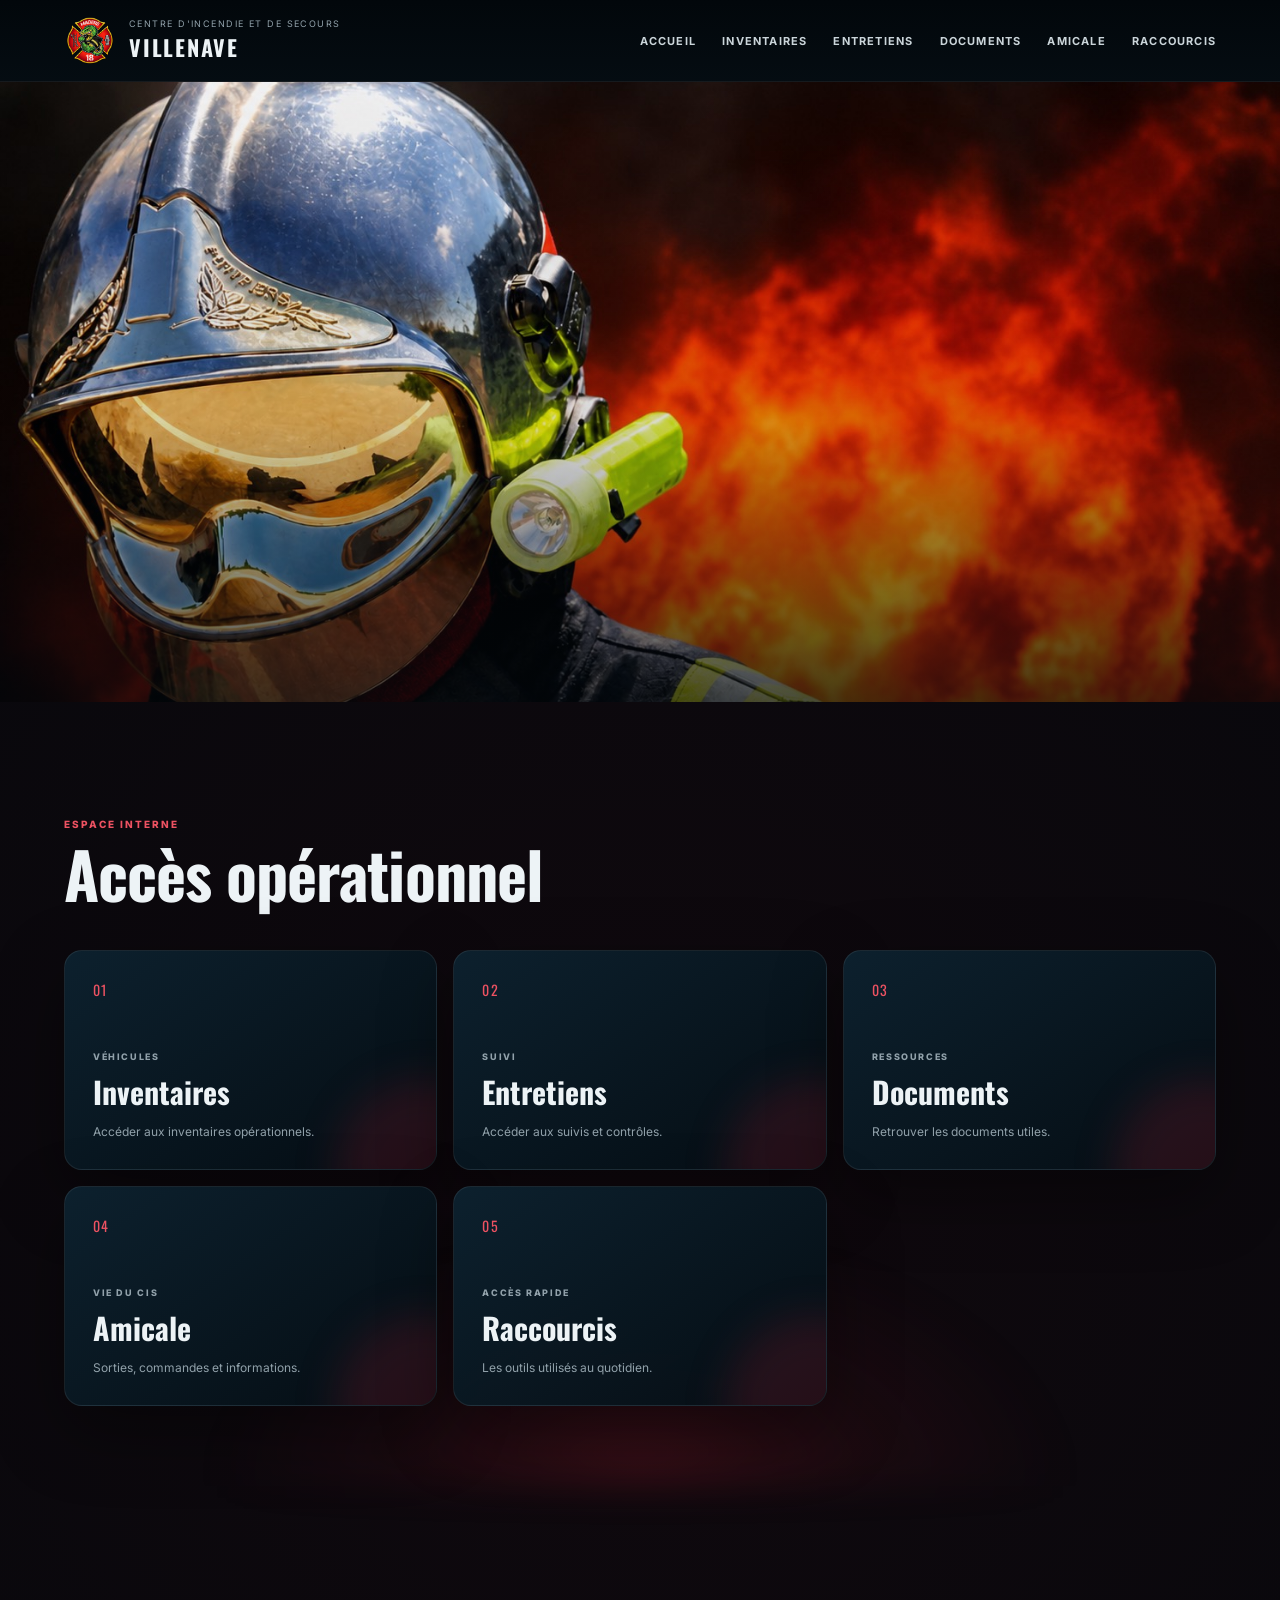
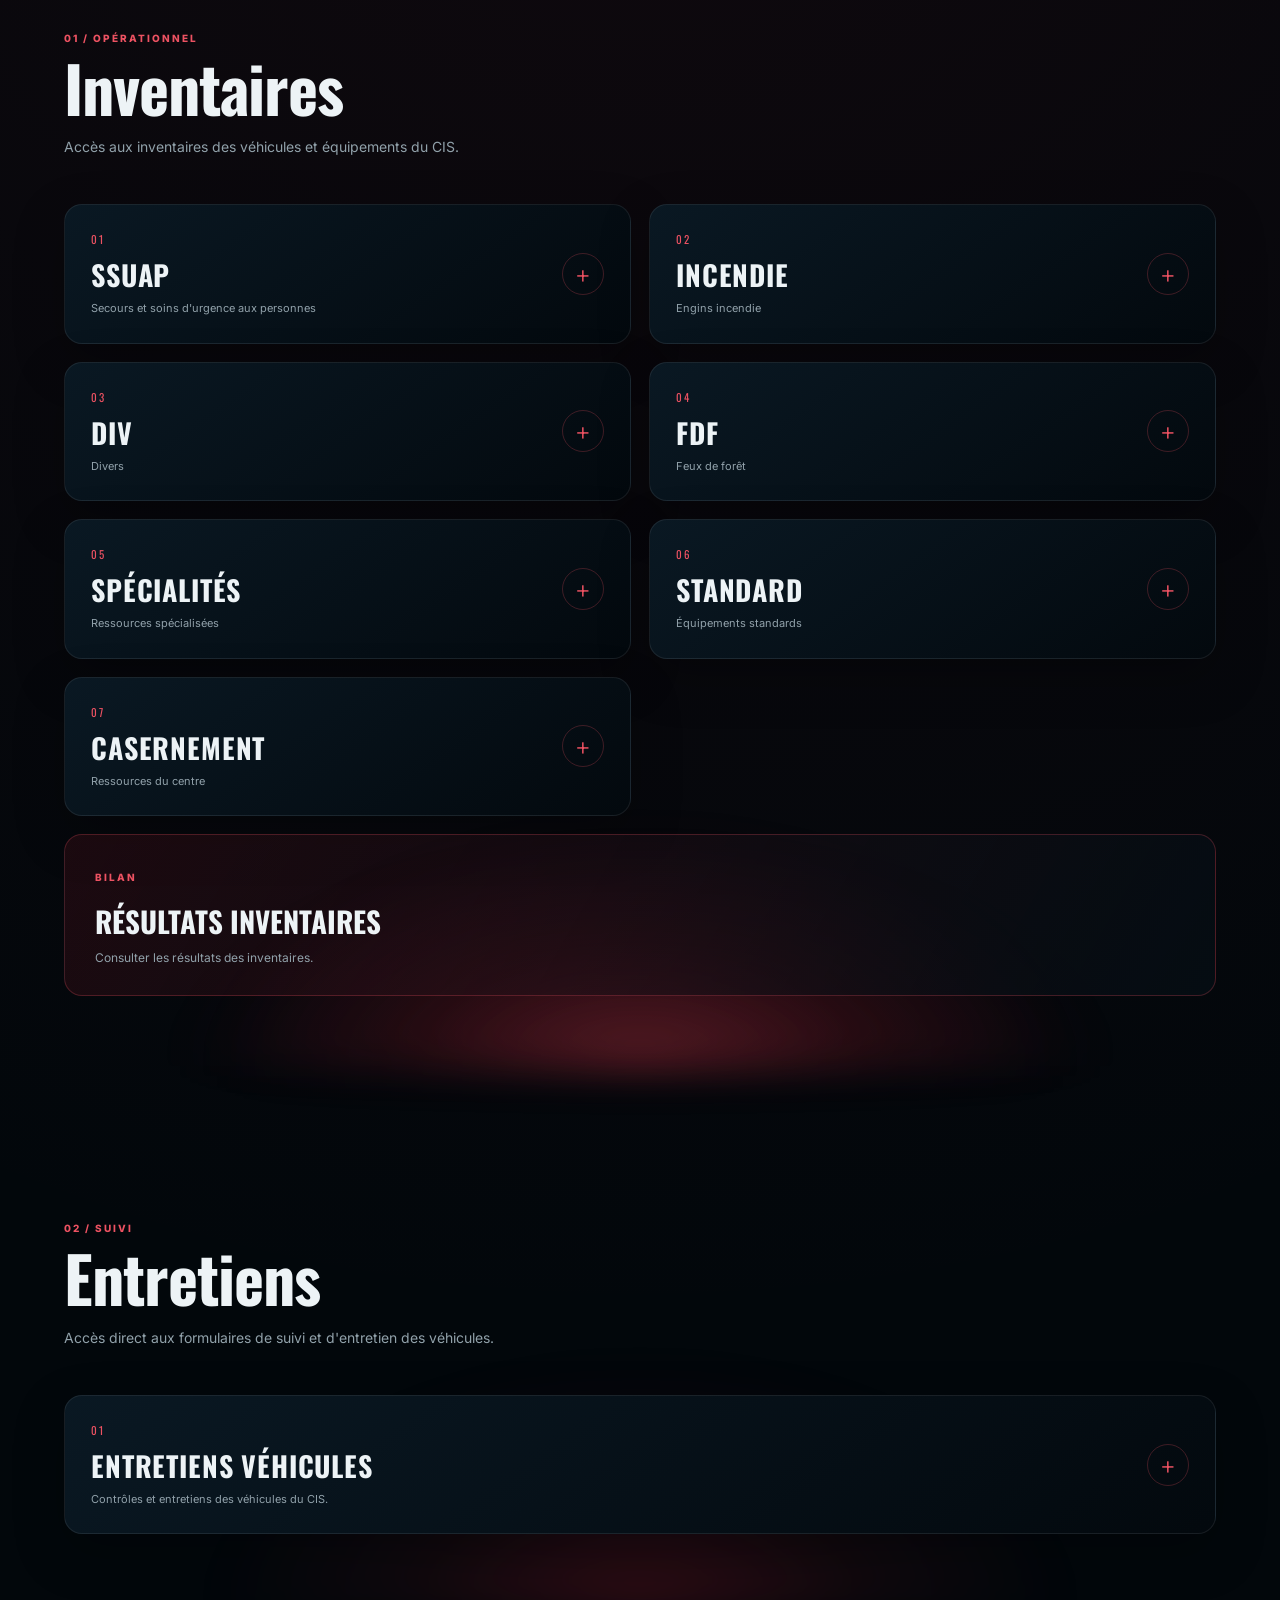
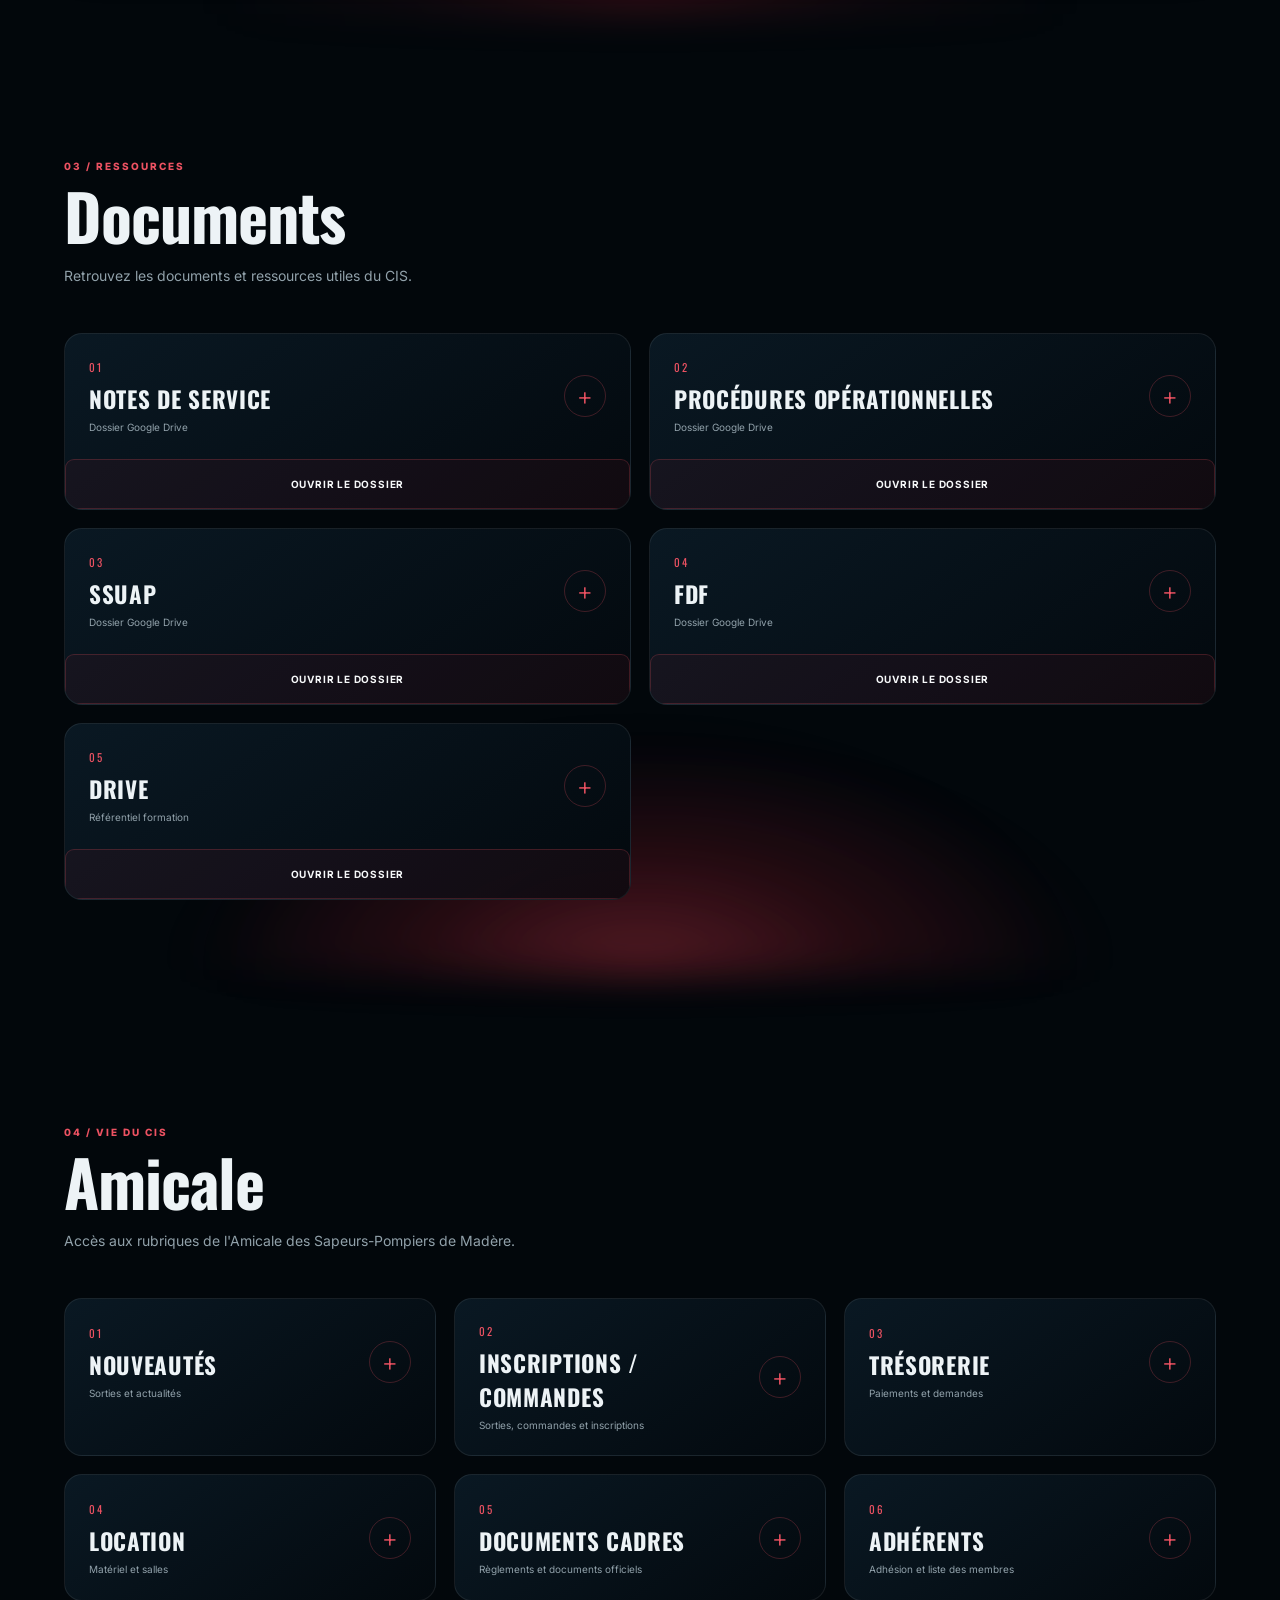
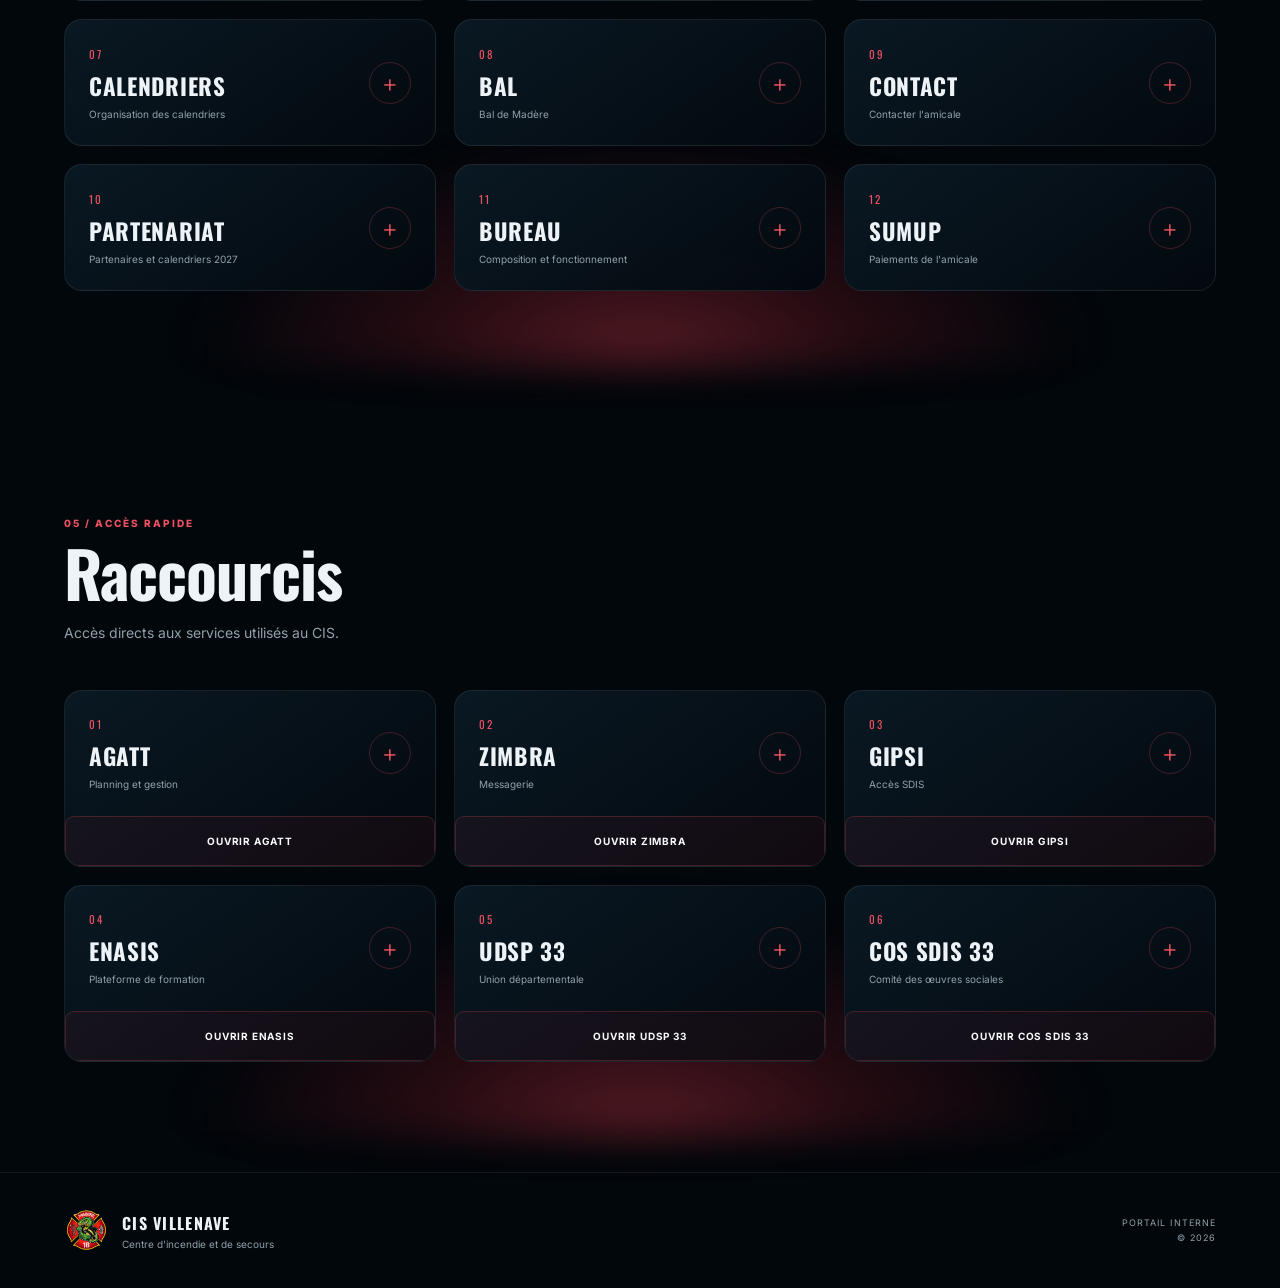
==== commit a21f56c6: "Update print statement from 'Hello' to 'Goodbye'" ====
--- a/index.html
+++ b/index.html
@@ -16,10 +16,6 @@
 </head>
 
 <body>
-
-<!-- =========================================================
-     HEADER
-========================================================= -->
 
 <header class="site-header">
 
@@ -42,10 +38,6 @@
 
 </header>
 
-
-<!-- =========================================================
-     MOBILE MENU
-========================================================= -->
 
 <button
     class="mobile-menu-toggle"
@@ -90,7 +82,6 @@
                 <strong>ACCUEIL</strong>
                 <small>Page principale</small>
             </div>
-            <b>↗</b>
         </a>
 
         <a href="#inventaires" class="mobile-nav-link">
@@ -99,7 +90,6 @@
                 <strong>INVENTAIRES</strong>
                 <small>Véhicules et matériels</small>
             </div>
-            <b>↗</b>
         </a>
 
         <a href="#entretiens" class="mobile-nav-link">
@@ -108,7 +98,6 @@
                 <strong>ENTRETIENS</strong>
                 <small>Suivi des équipements</small>
             </div>
-            <b>↗</b>
         </a>
 
         <a href="#documents" class="mobile-nav-link">
@@ -117,7 +106,6 @@
                 <strong>DOCUMENTS</strong>
                 <small>Documents et formulaires</small>
             </div>
-            <b>↗</b>
         </a>
 
         <a href="#amicale" class="mobile-nav-link">
@@ -126,7 +114,6 @@
                 <strong>AMICALE</strong>
                 <small>Vie du CIS</small>
             </div>
-            <b>↗</b>
         </a>
 
         <a href="#raccourcis" class="mobile-nav-link">
@@ -135,7 +122,6 @@
                 <strong>RACCOURCIS</strong>
                 <small>Accès rapides</small>
             </div>
-            <b>↗</b>
         </a>
 
     </nav>
@@ -149,10 +135,6 @@
 
 <main>
 
-<!-- =========================================================
-     ACCUEIL / HERO
-========================================================= -->
-
 <section id="accueil" class="hero">
 
     <div class="hero-photo">
@@ -161,17 +143,10 @@
 
         <div class="hero-overlay"></div>
 
-        <div class="flames" aria-hidden="true"></div>
-
-
     </div>
 
 </section>
 
-
-<!-- =========================================================
-     ACCÈS RAPIDE
-========================================================= -->
 
 <section class="intro-section">
 
@@ -198,8 +173,6 @@
                 <p>Accéder aux inventaires opérationnels.</p>
             </div>
 
-            <span class="card-arrow">↗</span>
-
         </a>
 
 
@@ -213,8 +186,6 @@
                 <p>Accéder aux suivis et contrôles.</p>
             </div>
 
-            <span class="card-arrow">↗</span>
-
         </a>
 
 
@@ -228,8 +199,6 @@
                 <p>Retrouver les documents utiles.</p>
             </div>
 
-            <span class="card-arrow">↗</span>
-
         </a>
 
 
@@ -243,8 +212,6 @@
                 <p>Sorties, commandes et informations.</p>
             </div>
 
-            <span class="card-arrow">↗</span>
-
         </a>
 
 
@@ -258,18 +225,12 @@
                 <p>Les outils utilisés au quotidien.</p>
             </div>
 
-            <span class="card-arrow">↗</span>
-
         </a>
 
     </div>
 
 </section>
 
-
-<!-- =========================================================
-     INVENTAIRES
-========================================================= -->
 
 <section id="inventaires" class="content-section">
 
@@ -291,12 +252,7 @@
     <div class="inventory-grid">
 
 
-        <!-- SSUAP -->
-
-        <article
-            class="inventory-card premium-card reveal"
-            data-collapsible
-        >
+        <article class="inventory-card premium-card reveal" data-collapsible>
 
             <div class="inventory-header">
 
@@ -325,31 +281,19 @@
 
                         <div class="vehicle-buttons">
 
-                            <a
-                                class="inventory-button"
-                                target="_blank"
-                                rel="noopener noreferrer"
-                                href="https://docs.google.com/forms/d/e/1FAIpQLSfL36QKhU4DK_iWfPn4x19gmU9dLKnTLWVugFOpg3ryMzXapg/viewform?ouid=105918993275116743934&usp=sharing"
-                            >
-                                Chef d’agrès ↗
+                            <a class="inventory-button" target="_blank" rel="noopener noreferrer"
+                               href="https://docs.google.com/forms/d/e/1FAIpQLSfL36QKhU4DK_iWfPn4x19gmU9dLKnTLWVugFOpg3ryMzXapg/viewform?ouid=105918993275116743934&usp=sharing">
+                                Chef d’agrès
                             </a>
 
-                            <a
-                                class="inventory-button"
-                                target="_blank"
-                                rel="noopener noreferrer"
-                                href="https://docs.google.com/forms/d/e/1FAIpQLSfN9bmArWPwC8NEfdnblLJE0y_ZaOb0yOlnw8BgW_F55drkiQ/viewform?ouid=105918993275116743934&usp=sharing"
-                            >
-                                Conducteur ↗
+                            <a class="inventory-button" target="_blank" rel="noopener noreferrer"
+                               href="https://docs.google.com/forms/d/e/1FAIpQLSfN9bmArWPwC8NEfdnblLJE0y_ZaOb0yOlnw8BgW_F55drkiQ/viewform?ouid=105918993275116743934&usp=sharing">
+                                Conducteur
                             </a>
 
-                            <a
-                                class="inventory-button"
-                                target="_blank"
-                                rel="noopener noreferrer"
-                                href="https://docs.google.com/forms/d/e/1FAIpQLSebAsFhD7KUh9XLMHKAeTNGjriSt-GvxNeqYLgoTC3nS7K8uA/viewform?ouid=105918993275116743934&usp=sharing"
-                            >
-                                Équipier ↗
+                            <a class="inventory-button" target="_blank" rel="noopener noreferrer"
+                               href="https://docs.google.com/forms/d/e/1FAIpQLSebAsFhD7KUh9XLMHKAeTNGjriSt-GvxNeqYLgoTC3nS7K8uA/viewform?ouid=105918993275116743934&usp=sharing">
+                                Équipier
                             </a>
 
                         </div>
@@ -365,31 +309,19 @@
 
                         <div class="vehicle-buttons">
 
-                            <a
-                                class="inventory-button"
-                                target="_blank"
-                                rel="noopener noreferrer"
-                                href="https://docs.google.com/forms/d/e/1FAIpQLSe1eA0Huf_T1sYWfYJLW9qUiCo8_IYR5ksxcDNwUbu9nNtDWg/viewform?ouid=105918993275116743934&usp=sharing"
-                            >
-                                Chef d’agrès ↗
+                            <a class="inventory-button" target="_blank" rel="noopener noreferrer"
+                               href="https://docs.google.com/forms/d/e/1FAIpQLSe1eA0Huf_T1sYWfYJLW9qUiCo8_IYR5ksxcDNwUbu9nNtDWg/viewform?ouid=105918993275116743934&usp=sharing">
+                                Chef d’agrès
                             </a>
 
-                            <a
-                                class="inventory-button"
-                                target="_blank"
-                                rel="noopener noreferrer"
-                                href="https://docs.google.com/forms/d/e/1FAIpQLSeNDvuMxyEKKqKmP8QXnKiAqz2-etivAUsY8djY-1vpnywdUg/viewform?ouid=105918993275116743934&usp=sharing"
-                            >
-                                Conducteur ↗
+                            <a class="inventory-button" target="_blank" rel="noopener noreferrer"
+                               href="https://docs.google.com/forms/d/e/1FAIpQLSeNDvuMxyEKKqKmP8QXnKiAqz2-etivAUsY8djY-1vpnywdUg/viewform?ouid=105918993275116743934&usp=sharing">
+                                Conducteur
                             </a>
 
-                            <a
-                                class="inventory-button"
-                                target="_blank"
-                                rel="noopener noreferrer"
-                                href="https://docs.google.com/forms/d/e/1FAIpQLSez3wjIVUbJyvEF3fLr3ypWshs6PR-rdwWS8wSdeNRq307w3w/viewform?ouid=105918993275116743934&usp=sharing"
-                            >
-                                Équipier ↗
+                            <a class="inventory-button" target="_blank" rel="noopener noreferrer"
+                               href="https://docs.google.com/forms/d/e/1FAIpQLSez3wjIVUbJyvEF3fLr3ypWshs6PR-rdwWS8wSdeNRq307w3w/viewform?ouid=105918993275116743934&usp=sharing">
+                                Équipier
                             </a>
 
                         </div>
@@ -405,31 +337,19 @@
 
                         <div class="vehicle-buttons">
 
-                            <a
-                                class="inventory-button"
-                                target="_blank"
-                                rel="noopener noreferrer"
-                                href="https://docs.google.com/forms/d/e/1FAIpQLScgbGPy4RV--YguFozawOFSlJ7zzAFMduGsnY6KHvA_nMTxsw/viewform?ouid=105918993275116743934&usp=sharing"
-                            >
-                                Chef d’agrès ↗
+                            <a class="inventory-button" target="_blank" rel="noopener noreferrer"
+                               href="https://docs.google.com/forms/d/e/1FAIpQLScgbGPy4RV--YguFozawOFSlJ7zzAFMduGsnY6KHvA_nMTxsw/viewform?ouid=105918993275116743934&usp=sharing">
+                                Chef d’agrès
                             </a>
 
-                            <a
-                                class="inventory-button"
-                                target="_blank"
-                                rel="noopener noreferrer"
-                                href="https://docs.google.com/forms/d/e/1FAIpQLSe3hYxzlyHCIg_xiC_oHxIFeVI5MkSlTYq70egr3Y94Ct8h9w/viewform?ouid=105918993275116743934&usp=sharing"
-                            >
-                                Conducteur ↗
+                            <a class="inventory-button" target="_blank" rel="noopener noreferrer"
+                               href="https://docs.google.com/forms/d/e/1FAIpQLSe3hYxzlyHCIg_xiC_oHxIFeVI5MkSlTYq70egr3Y94Ct8h9w/viewform?ouid=105918993275116743934&usp=sharing">
+                                Conducteur
                             </a>
 
-                            <a
-                                class="inventory-button"
-                                target="_blank"
-                                rel="noopener noreferrer"
-                                href="https://docs.google.com/forms/d/e/1FAIpQLSdRylJ0WaeCGLISlIBWq0tO3GZoghE-7KpfD2e5SPOXARe_pA/viewform?ouid=105918993275116743934&usp=sharing"
-                            >
-                                Équipier ↗
+                            <a class="inventory-button" target="_blank" rel="noopener noreferrer"
+                               href="https://docs.google.com/forms/d/e/1FAIpQLSdRylJ0WaeCGLISlIBWq0tO3GZoghE-7KpfD2e5SPOXARe_pA/viewform?ouid=105918993275116743934&usp=sharing">
+                                Équipier
                             </a>
 
                         </div>
@@ -445,22 +365,14 @@
 
                         <div class="vehicle-buttons asu-buttons">
 
-                            <a
-                                class="inventory-button"
-                                target="_blank"
-                                rel="noopener noreferrer"
-                                href="https://docs.google.com/forms/d/e/1FAIpQLSe7PR0zvF8s1S_6WXaZ1bjyqoSbXXyRkYZxFiTqp1Z2TjZkoA/viewform?ouid=109470243720371980618&usp=sharing"
-                            >
-                                PDG ASU ↗
+                            <a class="inventory-button" target="_blank" rel="noopener noreferrer"
+                               href="https://docs.google.com/forms/d/e/1FAIpQLSe7PR0zvF8s1S_6WXaZ1bjyqoSbXXyRkYZxFiTqp1Z2TjZkoA/viewform?ouid=109470243720371980618&usp=sharing">
+                                PDG ASU
                             </a>
 
-                            <a
-                                class="inventory-button"
-                                target="_blank"
-                                rel="noopener noreferrer"
-                                href="https://docs.google.com/forms/d/e/1FAIpQLScziBdaxCw204Pgq3e08IISIgJmAzAKsDHjrKkI0FuoFDjxeg/viewform?ouid=109470243720371980618&usp=sharing"
-                            >
-                                Utilisation ↗
+                            <a class="inventory-button" target="_blank" rel="noopener noreferrer"
+                               href="https://docs.google.com/forms/d/e/1FAIpQLScziBdaxCw204Pgq3e08IISIgJmAzAKsDHjrKkI0FuoFDjxeg/viewform?ouid=109470243720371980618&usp=sharing">
+                                Utilisation
                             </a>
 
                         </div>
@@ -473,8 +385,6 @@
 
         </article>
 
-
-        <!-- INCENDIE -->
 
         <article class="inventory-card premium-card reveal" data-collapsible>
 
@@ -498,41 +408,34 @@
                     <a href="#" class="vehicle-card">
                         <span>FPT 01</span>
                         <small>Fourgon pompe tonne</small>
-                        <span class="vehicle-arrow">↗</span>
                     </a>
 
                     <a href="#" class="vehicle-card">
                         <span>FPTGP 02</span>
                         <small>FPT grande puissance</small>
-                        <span class="vehicle-arrow">↗</span>
                     </a>
 
                     <a href="#" class="vehicle-card">
                         <span>ECH</span>
                         <small>Échelle</small>
-                        <span class="vehicle-arrow">↗</span>
                     </a>
 
                     <a href="#" class="vehicle-card">
                         <span>FMOGP</span>
                         <small>Feux majeurs</small>
-                        <span class="vehicle-arrow">↗</span>
                     </a>
 
                     <a href="#" class="vehicle-card">
                         <span>VL CDGG</span>
                         <small>Véhicule léger</small>
-                        <span class="vehicle-arrow">↗</span>
-                    </a>
-
-                </div>
-
-            </div>
-
-        </article>
-
-
-        <!-- DIV -->
+                    </a>
+
+                </div>
+
+            </div>
+
+        </article>
+
 
         <article class="inventory-card premium-card reveal" data-collapsible>
 
@@ -556,29 +459,24 @@
                     <a href="#" class="vehicle-card">
                         <span>VTU 01</span>
                         <small>Véhicule tout usage</small>
-                        <span class="vehicle-arrow">↗</span>
                     </a>
 
                     <a href="#" class="vehicle-card">
                         <span>VTU 02</span>
                         <small>Véhicule tout usage</small>
-                        <span class="vehicle-arrow">↗</span>
                     </a>
 
                     <a href="#" class="vehicle-card">
                         <span>VSR M</span>
                         <small>Secours routier</small>
-                        <span class="vehicle-arrow">↗</span>
-                    </a>
-
-                </div>
-
-            </div>
-
-        </article>
-
-
-        <!-- FDF -->
+                    </a>
+
+                </div>
+
+            </div>
+
+        </article>
+
 
         <article class="inventory-card premium-card reveal" data-collapsible>
 
@@ -602,35 +500,29 @@
                     <a href="#" class="vehicle-card">
                         <span>CCF 01</span>
                         <small>Camion citerne feux</small>
-                        <span class="vehicle-arrow">↗</span>
                     </a>
 
                     <a href="#" class="vehicle-card">
                         <span>CCF 02</span>
                         <small>Camion citerne feux</small>
-                        <span class="vehicle-arrow">↗</span>
                     </a>
 
                     <a href="#" class="vehicle-card">
                         <span>VLHR</span>
                         <small>Véhicule léger hors route</small>
-                        <span class="vehicle-arrow">↗</span>
                     </a>
 
                     <a href="#" class="vehicle-card">
                         <span>AMSEC</span>
                         <small>Appui spécialisé</small>
-                        <span class="vehicle-arrow">↗</span>
-                    </a>
-
-                </div>
-
-            </div>
-
-        </article>
-
-
-        <!-- SPÉCIALITÉS -->
+                    </a>
+
+                </div>
+
+            </div>
+
+        </article>
+
 
         <article class="inventory-card premium-card reveal" data-collapsible>
 
@@ -654,23 +546,19 @@
                     <a href="#" class="vehicle-card">
                         <span>ELD</span>
                         <small>Équipe spécialisée</small>
-                        <span class="vehicle-arrow">↗</span>
                     </a>
 
                     <a href="#" class="vehicle-card">
                         <span>DRONE</span>
                         <small>Drone opérationnel</small>
-                        <span class="vehicle-arrow">↗</span>
-                    </a>
-
-                </div>
-
-            </div>
-
-        </article>
-
-
-        <!-- STANDARD -->
+                    </a>
+
+                </div>
+
+            </div>
+
+        </article>
+
 
         <article class="inventory-card premium-card reveal" data-collapsible>
 
@@ -694,23 +582,19 @@
                     <a href="#" class="vehicle-card">
                         <span>STAS</span>
                         <small>Équipement standard</small>
-                        <span class="vehicle-arrow">↗</span>
                     </a>
 
                     <a href="#" class="vehicle-card">
                         <span>SAC PS STAS</span>
                         <small>Matériel standard</small>
-                        <span class="vehicle-arrow">↗</span>
-                    </a>
-
-                </div>
-
-            </div>
-
-        </article>
-
-
-        <!-- CASERNEMENT -->
+                    </a>
+
+                </div>
+
+            </div>
+
+        </article>
+
 
         <article class="inventory-card premium-card reveal" data-collapsible>
 
@@ -734,28 +618,21 @@
                     <a href="#" class="vehicle-card">
                         <span>RÉSERVE INC</span>
                         <small>Réserve incendie</small>
-                        <span class="vehicle-arrow">↗</span>
                     </a>
 
                     <a href="#" class="vehicle-card">
                         <span>PHARMACIE ASU</span>
                         <small>Pharmacie</small>
-                        <span class="vehicle-arrow">↗</span>
-                    </a>
-
-                </div>
-
-            </div>
-
-        </article>
-
-
-        <!-- RÉSULTATS -->
-
-        <a
-            href="#"
-            class="result-card premium-card reveal"
-        >
+                    </a>
+
+                </div>
+
+            </div>
+
+        </article>
+
+
+        <a href="#" class="result-card premium-card reveal">
 
             <div>
                 <span class="section-kicker">BILAN</span>
@@ -763,18 +640,12 @@
                 <p>Consulter les résultats des inventaires.</p>
             </div>
 
-            <span class="result-arrow">↗</span>
-
         </a>
 
     </div>
 
 </section>
 
-
-<!-- =========================================================
-     ENTRETIENS
-========================================================= -->
 
 <section id="entretiens" class="content-section">
 
@@ -822,224 +693,139 @@
             <div class="maintenance-grid">
 
 
-                <a
-                    class="maintenance-card"
-                    target="_blank"
-                    rel="noopener noreferrer"
-                    href="https://docs.google.com/forms/d/e/1FAIpQLSfZQSjmudmFNhIiM9rMcCZNVQ7Q8170Wa6AyoV86-jAAZXQWA/viewform?ouid=105918993275116743934&usp=sharing"
-                >
+                <a class="maintenance-card" target="_blank" rel="noopener noreferrer"
+                   href="https://docs.google.com/forms/d/e/1FAIpQLSfZQSjmudmFNhIiM9rMcCZNVQ7Q8170Wa6AyoV86-jAAZXQWA/viewform?ouid=105918993275116743934&usp=sharing">
                     <span>🚒</span>
                     <strong>FPT 01</strong>
                     <small>Entretien</small>
-                    <b>↗</b>
-                </a>
-
-
-                <a
-                    class="maintenance-card"
-                    target="_blank"
-                    rel="noopener noreferrer"
-                    href="https://docs.google.com/forms/d/e/1FAIpQLSeZ56XeTt0LrIe5a1a1I8CDqd3iHFU_e8G60ZZb0dUefL2UrA/viewform?ouid=105918993275116743934&usp=sharing"
-                >
+                </a>
+
+
+                <a class="maintenance-card" target="_blank" rel="noopener noreferrer"
+                   href="https://docs.google.com/forms/d/e/1FAIpQLSeZ56XeTt0LrIe5a1a1I8CDqd3iHFU_e8G60ZZb0dUefL2UrA/viewform?ouid=105918993275116743934&usp=sharing">
                     <span>🚒</span>
                     <strong>FPTGP 02</strong>
                     <small>Entretien</small>
-                    <b>↗</b>
-                </a>
-
-
-                <a
-                    class="maintenance-card"
-                    target="_blank"
-                    rel="noopener noreferrer"
-                    href="https://docs.google.com/forms/d/e/1FAIpQLSdp7xykQc6NyZiupN6Z4C1GCCv_UgkQ7hZozlaYLhW-iRQ6ZQ/viewform?ouid=105918993275116743934&usp=sharing"
-                >
+                </a>
+
+
+                <a class="maintenance-card" target="_blank" rel="noopener noreferrer"
+                   href="https://docs.google.com/forms/d/e/1FAIpQLSdp7xykQc6NyZiupN6Z4C1GCCv_UgkQ7hZozlaYLhW-iRQ6ZQ/viewform?ouid=105918993275116743934&usp=sharing">
                     <span>🚒</span>
                     <strong>ECH</strong>
                     <small>Entretien</small>
-                    <b>↗</b>
-                </a>
-
-
-                <a
-                    class="maintenance-card"
-                    target="_blank"
-                    rel="noopener noreferrer"
-                    href="https://docs.google.com/forms/d/e/1FAIpQLSexPEtpJJaCjY6opzUm7rM04LYddi6be8BpXhpt57niuaqklQ/viewform?ouid=105918993275116743934&usp=sharing"
-                >
+                </a>
+
+
+                <a class="maintenance-card" target="_blank" rel="noopener noreferrer"
+                   href="https://docs.google.com/forms/d/e/1FAIpQLSexPEtpJJaCjY6opzUm7rM04LYddi6be8BpXhpt57niuaqklQ/viewform?ouid=105918993275116743934&usp=sharing">
                     <span>🚑</span>
                     <strong>VSAV 1</strong>
                     <small>Entretien</small>
-                    <b>↗</b>
-                </a>
-
-
-                <a
-                    class="maintenance-card"
-                    target="_blank"
-                    rel="noopener noreferrer"
-                    href="https://docs.google.com/forms/d/e/1FAIpQLSfK6T-RljeWJKpeQKXlDfJQp76ILd6vx72KZTq9Pu3ay5Ytkg/viewform?ouid=105918993275116743934&usp=sharing"
-                >
+                </a>
+
+
+                <a class="maintenance-card" target="_blank" rel="noopener noreferrer"
+                   href="https://docs.google.com/forms/d/e/1FAIpQLSfK6T-RljeWJKpeQKXlDfJQp76ILd6vx72KZTq9Pu3ay5Ytkg/viewform?ouid=105918993275116743934&usp=sharing">
                     <span>🚑</span>
                     <strong>VSAV 2</strong>
                     <small>Entretien</small>
-                    <b>↗</b>
-                </a>
-
-
-                <a
-                    class="maintenance-card"
-                    target="_blank"
-                    rel="noopener noreferrer"
-                    href="https://docs.google.com/forms/d/e/1FAIpQLSd-YqNzMoOnLyfymA_F8GQeqwPyc9fKqQ3icW5pwQhSA2fBaw/viewform?ouid=105918993275116743934&usp=sharing"
-                >
+                </a>
+
+
+                <a class="maintenance-card" target="_blank" rel="noopener noreferrer"
+                   href="https://docs.google.com/forms/d/e/1FAIpQLSd-YqNzMoOnLyfymA_F8GQeqwPyc9fKqQ3icW5pwQhSA2fBaw/viewform?ouid=105918993275116743934&usp=sharing">
                     <span>🚑</span>
                     <strong>VSAV 3</strong>
                     <small>Entretien</small>
-                    <b>↗</b>
-                </a>
-
-
-                <a
-                    class="maintenance-card"
-                    target="_blank"
-                    rel="noopener noreferrer"
-                    href="https://docs.google.com/forms/d/e/1FAIpQLScGpf5CnajHpkX1shdvShQ0K1zE42meWOZIpfNiIXZ1F-C3cQ/viewform?ouid=105918993275116743934&usp=sharing"
-                >
+                </a>
+
+
+                <a class="maintenance-card" target="_blank" rel="noopener noreferrer"
+                   href="https://docs.google.com/forms/d/e/1FAIpQLScGpf5CnajHpkX1shdvShQ0K1zE42meWOZIpfNiIXZ1F-C3cQ/viewform?ouid=105918993275116743934&usp=sharing">
                     <span>🌲</span>
                     <strong>CCF 1</strong>
                     <small>Entretien</small>
-                    <b>↗</b>
-                </a>
-
-
-                <a
-                    class="maintenance-card"
-                    target="_blank"
-                    rel="noopener noreferrer"
-                    href="https://docs.google.com/forms/d/e/1FAIpQLSfCB2kfLpJh7Twf0AdOZjXpEPbtZv7S_Yzswycm9HmGlEg2LQ/viewform?ouid=105918993275116743934&usp=sharing"
-                >
+                </a>
+
+
+                <a class="maintenance-card" target="_blank" rel="noopener noreferrer"
+                   href="https://docs.google.com/forms/d/e/1FAIpQLSfCB2kfLpJh7Twf0AdOZjXpEPbtZv7S_Yzswycm9HmGlEg2LQ/viewform?ouid=105918993275116743934&usp=sharing">
                     <span>🌲</span>
                     <strong>CCF 2</strong>
                     <small>Entretien</small>
-                    <b>↗</b>
-                </a>
-
-
-                <a
-                    class="maintenance-card"
-                    target="_blank"
-                    rel="noopener noreferrer"
-                    href="https://docs.google.com/forms/d/e/1FAIpQLSftcEsezcTAlCkSyYK3tQetz5XOV76e3ItEgNiL6ohq9zmSMw/viewform?ouid=105918993275116743934&usp=sharing"
-                >
+                </a>
+
+
+                <a class="maintenance-card" target="_blank" rel="noopener noreferrer"
+                   href="https://docs.google.com/forms/d/e/1FAIpQLSftcEsezcTAlCkSyYK3tQetz5XOV76e3ItEgNiL6ohq9zmSMw/viewform?ouid=105918993275116743934&usp=sharing">
                     <span>🌲</span>
                     <strong>VLHR</strong>
                     <small>Entretien</small>
-                    <b>↗</b>
-                </a>
-
-
-                <a
-                    class="maintenance-card"
-                    target="_blank"
-                    rel="noopener noreferrer"
-                    href="https://docs.google.com/forms/d/e/1FAIpQLScrbu5B8utOjph7NM5iGsWJkVdcKeDt9mORvsaqjAx5S-1SVg/viewform?ouid=105918993275116743934&usp=sharing"
-                >
+                </a>
+
+
+                <a class="maintenance-card" target="_blank" rel="noopener noreferrer"
+                   href="https://docs.google.com/forms/d/e/1FAIpQLScrbu5B8utOjph7NM5iGsWJkVdcKeDt9mORvsaqjAx5S-1SVg/viewform?ouid=105918993275116743934&usp=sharing">
                     <span>🚒</span>
                     <strong>FMOGP</strong>
                     <small>Entretien</small>
-                    <b>↗</b>
-                </a>
-
-
-                <a
-                    class="maintenance-card"
-                    target="_blank"
-                    rel="noopener noreferrer"
-                    href="https://docs.google.com/forms/d/e/1FAIpQLSc6CeuZIV-1c0EXIFWpWxX2qwSDa9TMi8J0I673H2_xvfYjeA/viewform?ouid=105918993275116743934&usp=sharing"
-                >
+                </a>
+
+
+                <a class="maintenance-card" target="_blank" rel="noopener noreferrer"
+                   href="https://docs.google.com/forms/d/e/1FAIpQLSc6CeuZIV-1c0EXIFWpWxX2qwSDa9TMi8J0I673H2_xvfYjeA/viewform?ouid=105918993275116743934&usp=sharing">
                     <span>🛠️</span>
                     <strong>VSR M</strong>
                     <small>Entretien</small>
-                    <b>↗</b>
-                </a>
-
-
-                <a
-                    class="maintenance-card"
-                    target="_blank"
-                    rel="noopener noreferrer"
-                    href="https://docs.google.com/forms/d/e/1FAIpQLSf3HfP82F2Om6bb23rBeJdnOhDa16bOjVRXHDAS_0Wtgxbrnw/viewform?ouid=105918993275116743934&usp=sharing"
-                >
+                </a>
+
+
+                <a class="maintenance-card" target="_blank" rel="noopener noreferrer"
+                   href="https://docs.google.com/forms/d/e/1FAIpQLSf3HfP82F2Om6bb23rBeJdnOhDa16bOjVRXHDAS_0Wtgxbrnw/viewform?ouid=105918993275116743934&usp=sharing">
                     <span>🛠️</span>
                     <strong>VTU 1 (VIA)</strong>
                     <small>Entretien</small>
-                    <b>↗</b>
-                </a>
-
-
-                <a
-                    class="maintenance-card"
-                    target="_blank"
-                    rel="noopener noreferrer"
-                    href="https://docs.google.com/forms/d/e/1FAIpQLSdVecrUXja7EYTMccqFexNsJ2op8UDjhzVD889DQG_xLHZCDw/viewform?ouid=105918993275116743934&usp=sharing"
-                >
+                </a>
+
+
+                <a class="maintenance-card" target="_blank" rel="noopener noreferrer"
+                   href="https://docs.google.com/forms/d/e/1FAIpQLSdVecrUXja7EYTMccqFexNsJ2op8UDjhzVD889DQG_xLHZCDw/viewform?ouid=105918993275116743934&usp=sharing">
                     <span>🛠️</span>
                     <strong>VTU 2</strong>
                     <small>Entretien</small>
-                    <b>↗</b>
-                </a>
-
-
-                <a
-                    class="maintenance-card"
-                    target="_blank"
-                    rel="noopener noreferrer"
-                    href="https://docs.google.com/forms/d/e/1FAIpQLSeTErRJarDO-FcVdIecawmBva-XAX2xolyWbDlLOqFdmLXGLg/viewform?ouid=105918993275116743934&usp=sharing"
-                >
+                </a>
+
+
+                <a class="maintenance-card" target="_blank" rel="noopener noreferrer"
+                   href="https://docs.google.com/forms/d/e/1FAIpQLSeTErRJarDO-FcVdIecawmBva-XAX2xolyWbDlLOqFdmLXGLg/viewform?ouid=105918993275116743934&usp=sharing">
                     <span>🚑</span>
                     <strong>VLS 1</strong>
                     <small>Entretien</small>
-                    <b>↗</b>
-                </a>
-
-
-                <a
-                    class="maintenance-card"
-                    target="_blank"
-                    rel="noopener noreferrer"
-                    href="https://docs.google.com/forms/d/e/1FAIpQLSdebOPjUy2yD8771XaYzOo7aeDxmAzryuR22ecRT2y184BACQ/viewform?ouid=105918993275116743934&usp=sharing"
-                >
+                </a>
+
+
+                <a class="maintenance-card" target="_blank" rel="noopener noreferrer"
+                   href="https://docs.google.com/forms/d/e/1FAIpQLSdebOPjUy2yD8771XaYzOo7aeDxmAzryuR22ecRT2y184BACQ/viewform?ouid=105918993275116743934&usp=sharing">
                     <span>🚑</span>
                     <strong>VLS 2</strong>
                     <small>Entretien</small>
-                    <b>↗</b>
-                </a>
-
-
-                <a
-                    class="maintenance-card"
-                    target="_blank"
-                    rel="noopener noreferrer"
-                    href="https://docs.google.com/forms/d/e/1FAIpQLSfL7ula_m4T8RUsMjSnQ5N0PKrDzz5S7tGaJ6ddTo2HwuB_EA/viewform?ouid=105918993275116743934&usp=sharing"
-                >
+                </a>
+
+
+                <a class="maintenance-card" target="_blank" rel="noopener noreferrer"
+                   href="https://docs.google.com/forms/d/e/1FAIpQLSfL7ula_m4T8RUsMjSnQ5N0PKrDzz5S7tGaJ6ddTo2HwuB_EA/viewform?ouid=105918993275116743934&usp=sharing">
                     <span>🚑</span>
                     <strong>VLS 3</strong>
                     <small>Entretien</small>
-                    <b>↗</b>
-                </a>
-
-
-                <a
-                    class="maintenance-card"
-                    target="_blank"
-                    rel="noopener noreferrer"
-                    href="https://docs.google.com/forms/d/e/1FAIpQLSd4PTpwoy6y--ZvKibPerkZNp4RajKCW_I4WjuMwNZf-q_cDg/viewform"
-                >
+                </a>
+
+
+                <a class="maintenance-card" target="_blank" rel="noopener noreferrer"
+                   href="https://docs.google.com/forms/d/e/1FAIpQLSd4PTpwoy6y--ZvKibPerkZNp4RajKCW_I4WjuMwNZf-q_cDg/viewform">
                     <span>🛸</span>
                     <strong>V DRONE</strong>
                     <small>Entretien</small>
-                    <b>↗</b>
                 </a>
 
             </div>
@@ -1050,10 +836,6 @@
 
 </section>
 
-
-<!-- =========================================================
-     DOCUMENTS
-========================================================= -->
 
 <section id="documents" class="content-section">
 
@@ -1091,13 +873,9 @@
 
             <div class="resource-content">
 
-                <a
-                    href="https://drive.google.com/drive/folders/1mZU_QXucWcthPotO1mkU4cxS8GGF8erV?usp=sharing"
-                    target="_blank"
-                    rel="noopener noreferrer"
-                    class="large-button"
-                >
-                    OUVRIR LE DOSSIER <span>↗</span>
+                <a href="https://drive.google.com/drive/folders/1mZU_QXucWcthPotO1mkU4cxS8GGF8erV?usp=sharing"
+                   target="_blank" rel="noopener noreferrer" class="large-button">
+                    OUVRIR LE DOSSIER
                 </a>
 
             </div>
@@ -1121,13 +899,9 @@
 
             <div class="resource-content">
 
-                <a
-                    href="https://drive.google.com/drive/folders/162tWotH18UoYEwiueZNTLvwbDYLzesX?usp=sharing"
-                    target="_blank"
-                    rel="noopener noreferrer"
-                    class="large-button"
-                >
-                    OUVRIR LE DOSSIER <span>↗</span>
+                <a href="https://drive.google.com/drive/folders/162tWotH18UoYEwiueZNTLvwbDYLzesX?usp=sharing"
+                   target="_blank" rel="noopener noreferrer" class="large-button">
+                    OUVRIR LE DOSSIER
                 </a>
 
             </div>
@@ -1151,13 +925,9 @@
 
             <div class="resource-content">
 
-                <a
-                    href="https://drive.google.com/drive/folders/1oXW1lqGMaBO__y8poG2fD16YAqLebj5T?usp=sharing"
-                    target="_blank"
-                    rel="noopener noreferrer"
-                    class="large-button"
-                >
-                    OUVRIR LE DOSSIER <span>↗</span>
+                <a href="https://drive.google.com/drive/folders/1oXW1lqGMaBO__y8poG2fD16YAqLebj5T?usp=sharing"
+                   target="_blank" rel="noopener noreferrer" class="large-button">
+                    OUVRIR LE DOSSIER
                 </a>
 
             </div>
@@ -1181,13 +951,9 @@
 
             <div class="resource-content">
 
-                <a
-                    href="https://drive.google.com/drive/mobile/folders/1S62aYs2HzCjxg-smzg9RKRJuesNdlRdp?usp=sharing"
-                    target="_blank"
-                    rel="noopener noreferrer"
-                    class="large-button"
-                >
-                    OUVRIR LE DOSSIER <span>↗</span>
+                <a href="https://drive.google.com/drive/mobile/folders/1S62aYs2HzCjxg-smzg9RKRJuesNdlRdp?usp=sharing"
+                   target="_blank" rel="noopener noreferrer" class="large-button">
+                    OUVRIR LE DOSSIER
                 </a>
 
             </div>
@@ -1211,13 +977,9 @@
 
             <div class="resource-content">
 
-                <a
-                    href="https://drive.google.com/drive/mobile/folders/1yFyqAzbyJ7C4_enN2PCHoPK3YlpPo9mR"
-                    target="_blank"
-                    rel="noopener noreferrer"
-                    class="large-button"
-                >
-                    OUVRIR LE DOSSIER <span>↗</span>
+                <a href="https://drive.google.com/drive/mobile/folders/1yFyqAzbyJ7C4_enN2PCHoPK3YlpPo9mR"
+                   target="_blank" rel="noopener noreferrer" class="large-button">
+                    OUVRIR LE DOSSIER
                 </a>
 
             </div>
@@ -1228,10 +990,6 @@
 
 </section>
 
-
-<!-- =========================================================
-     AMICALE
-========================================================= -->
 
 <section id="amicale" class="content-section">
 
@@ -1264,8 +1022,9 @@
             </div>
 
             <div class="resource-content">
-                <a href="https://sites.google.com/view/amicale-pompiers-madere/menu/nouveautes" target="_blank" rel="noopener noreferrer" class="large-button">
-                    ACCÉDER <span>↗</span>
+                <a href="https://sites.google.com/view/amicale-pompiers-madere/menu/nouveautes"
+                   target="_blank" rel="noopener noreferrer" class="large-button">
+                    ACCÉDER
                 </a>
             </div>
         </article>
@@ -1282,8 +1041,9 @@
             </div>
 
             <div class="resource-content">
-                <a href="https://sites.google.com/view/amicale-pompiers-madere/menu/inscriptions-sorties-commandes" target="_blank" rel="noopener noreferrer" class="large-button">
-                    ACCÉDER <span>↗</span>
+                <a href="https://sites.google.com/view/amicale-pompiers-madere/menu/inscriptions-sorties-commandes"
+                   target="_blank" rel="noopener noreferrer" class="large-button">
+                    ACCÉDER
                 </a>
             </div>
         </article>
@@ -1300,8 +1060,9 @@
             </div>
 
             <div class="resource-content">
-                <a href="https://sites.google.com/view/amicale-pompiers-madere/menu/tresorerie" target="_blank" rel="noopener noreferrer" class="large-button">
-                    ACCÉDER <span>↗</span>
+                <a href="https://sites.google.com/view/amicale-pompiers-madere/menu/tresorerie"
+                   target="_blank" rel="noopener noreferrer" class="large-button">
+                    ACCÉDER
                 </a>
             </div>
         </article>
@@ -1318,8 +1079,9 @@
             </div>
 
             <div class="resource-content">
-                <a href="https://sites.google.com/view/amicale-pompiers-madere/menu/locations" target="_blank" rel="noopener noreferrer" class="large-button">
-                    ACCÉDER <span>↗</span>
+                <a href="https://sites.google.com/view/amicale-pompiers-madere/menu/locations"
+                   target="_blank" rel="noopener noreferrer" class="large-button">
+                    ACCÉDER
                 </a>
             </div>
         </article>
@@ -1336,8 +1098,9 @@
             </div>
 
             <div class="resource-content">
-                <a href="https://sites.google.com/view/amicale-pompiers-madere/menu/documents-cadre" target="_blank" rel="noopener noreferrer" class="large-button">
-                    ACCÉDER <span>↗</span>
+                <a href="https://sites.google.com/view/amicale-pompiers-madere/menu/documents-cadre"
+                   target="_blank" rel="noopener noreferrer" class="large-button">
+                    ACCÉDER
                 </a>
             </div>
         </article>
@@ -1354,8 +1117,9 @@
             </div>
 
             <div class="resource-content">
-                <a href="https://sites.google.com/view/amicale-pompiers-madere/menu/adherents" target="_blank" rel="noopener noreferrer" class="large-button">
-                    ACCÉDER <span>↗</span>
+                <a href="https://sites.google.com/view/amicale-pompiers-madere/menu/adherents"
+                   target="_blank" rel="noopener noreferrer" class="large-button">
+                    ACCÉDER
                 </a>
             </div>
         </article>
@@ -1372,8 +1136,9 @@
             </div>
 
             <div class="resource-content">
-                <a href="https://sites.google.com/view/amicale-pompiers-madere/menu/calendriers" target="_blank" rel="noopener noreferrer" class="large-button">
-                    ACCÉDER <span>↗</span>
+                <a href="https://sites.google.com/view/amicale-pompiers-madere/menu/calendriers"
+                   target="_blank" rel="noopener noreferrer" class="large-button">
+                    ACCÉDER
                 </a>
             </div>
         </article>
@@ -1390,8 +1155,9 @@
             </div>
 
             <div class="resource-content">
-                <a href="https://sites.google.com/view/amicale-pompiers-madere/menu/bal-2026" target="_blank" rel="noopener noreferrer" class="large-button">
-                    ACCÉDER <span>↗</span>
+                <a href="https://sites.google.com/view/amicale-pompiers-madere/menu/bal-2026"
+                   target="_blank" rel="noopener noreferrer" class="large-button">
+                    ACCÉDER
                 </a>
             </div>
         </article>
@@ -1408,8 +1174,9 @@
             </div>
 
             <div class="resource-content">
-                <a href="https://sites.google.com/view/amicale-pompiers-madere/menu/contact" target="_blank" rel="noopener noreferrer" class="large-button">
-                    ACCÉDER <span>↗</span>
+                <a href="https://sites.google.com/view/amicale-pompiers-madere/menu/contact"
+                   target="_blank" rel="noopener noreferrer" class="large-button">
+                    ACCÉDER
                 </a>
             </div>
         </article>
@@ -1426,8 +1193,9 @@
             </div>
 
             <div class="resource-content">
-                <a href="https://sites.google.com/view/amicale-pompiers-madere/menu/partenariat" target="_blank" rel="noopener noreferrer" class="large-button">
-                    ACCÉDER <span>↗</span>
+                <a href="https://sites.google.com/view/amicale-pompiers-madere/menu/partenariat"
+                   target="_blank" rel="noopener noreferrer" class="large-button">
+                    ACCÉDER
                 </a>
             </div>
         </article>
@@ -1444,8 +1212,9 @@
             </div>
 
             <div class="resource-content">
-                <a href="https://sites.google.com/view/amicale-pompiers-madere/menu/bureau" target="_blank" rel="noopener noreferrer" class="large-button">
-                    ACCÉDER <span>↗</span>
+                <a href="https://sites.google.com/view/amicale-pompiers-madere/menu/bureau"
+                   target="_blank" rel="noopener noreferrer" class="large-button">
+                    ACCÉDER
                 </a>
             </div>
         </article>
@@ -1462,8 +1231,9 @@
             </div>
 
             <div class="resource-content">
-                <a href="https://pay.sumup.com/b2c/QN2MQ7XB?utm_campaign=pdf&utm_medium=print&utm_source=qr" target="_blank" rel="noopener noreferrer" class="large-button">
-                    ACCÉDER <span>↗</span>
+                <a href="https://pay.sumup.com/b2c/QN2MQ7XB?utm_campaign=pdf&utm_medium=print&utm_source=qr"
+                   target="_blank" rel="noopener noreferrer" class="large-button">
+                    ACCÉDER
                 </a>
             </div>
         </article>
@@ -1472,10 +1242,6 @@
 
 </section>
 
-
-<!-- =========================================================
-     RACCOURCIS
-========================================================= -->
 
 <section id="raccourcis" class="content-section">
 
@@ -1513,13 +1279,9 @@
 
             <div class="resource-content">
 
-                <a
-                    href="https://agatt.sdis33.fr/public/index.php"
-                    target="_blank"
-                    rel="noopener noreferrer"
-                    class="large-button"
-                >
-                    OUVRIR AGATT <span>↗</span>
+                <a href="https://agatt.sdis33.fr/public/index.php"
+                   target="_blank" rel="noopener noreferrer" class="large-button">
+                    OUVRIR AGATT
                 </a>
 
             </div>
@@ -1543,13 +1305,9 @@
 
             <div class="resource-content">
 
-                <a
-                    href="https://messagerie.sdis33.fr/"
-                    target="_blank"
-                    rel="noopener noreferrer"
-                    class="large-button"
-                >
-                    OUVRIR ZIMBRA <span>↗</span>
+                <a href="https://messagerie.sdis33.fr/"
+                   target="_blank" rel="noopener noreferrer" class="large-button">
+                    OUVRIR ZIMBRA
                 </a>
 
             </div>
@@ -1573,13 +1331,9 @@
 
             <div class="resource-content">
 
-                <a
-                    href="https://gate.sdis33.fr/gate/cloud/?domainid=1586354925552&orgname=sdis33"
-                    target="_blank"
-                    rel="noopener noreferrer"
-                    class="large-button"
-                >
-                    OUVRIR GIPSI <span>↗</span>
+                <a href="https://gate.sdis33.fr/gate/cloud/?domainid=1586354925552&orgname=sdis33"
+                   target="_blank" rel="noopener noreferrer" class="large-button">
+                    OUVRIR GIPSI
                 </a>
 
             </div>
@@ -1603,13 +1357,9 @@
 
             <div class="resource-content">
 
-                <a
-                    href="https://enasis.fr/"
-                    target="_blank"
-                    rel="noopener noreferrer"
-                    class="large-button"
-                >
-                    OUVRIR ENASIS <span>↗</span>
+                <a href="https://enasis.fr/"
+                   target="_blank" rel="noopener noreferrer" class="large-button">
+                    OUVRIR ENASIS
                 </a>
 
             </div>
@@ -1633,13 +1383,9 @@
 
             <div class="resource-content">
 
-                <a
-                    href="https://www.udsp33.fr/"
-                    target="_blank"
-                    rel="noopener noreferrer"
-                    class="large-button"
-                >
-                    OUVRIR UDSP 33 <span>↗</span>
+                <a href="https://www.udsp33.fr/"
+                   target="_blank" rel="noopener noreferrer" class="large-button">
+                    OUVRIR UDSP 33
                 </a>
 
             </div>
@@ -1663,13 +1409,9 @@
 
             <div class="resource-content">
 
-                <a
-                    href="https://www.cossdis33.fr/authentification/index?ReturnUrl=https%3A%2F%2Fwww.cossdis33.fr%2Fdossiers%2Flisterocumul"
-                    target="_blank"
-                    rel="noopener noreferrer"
-                    class="large-button"
-                >
-                    OUVRIR COS SDIS 33 <span>↗</span>
+                <a href="https://www.cossdis33.fr/authentification/index?ReturnUrl=https%3A%2F%2Fwww.cossdis33.fr%2Fdossiers%2Flisterocumul"
+                   target="_blank" rel="noopener noreferrer" class="large-button">
+                    OUVRIR COS SDIS 33
                 </a>
 
             </div>
@@ -1682,10 +1424,6 @@
 
 </main>
 
-
-<!-- =========================================================
-     FOOTER
-========================================================= -->
 
 <footer class="site-footer">
 
--- a/cis.css
+++ b/cis.css
@@ -1,5 +1,4 @@
 :root {
-
     --navy-950: #02070b;
     --navy-900: #050d13;
     --navy-850: #07131c;
@@ -15,63 +14,59 @@
     --muted: #91a1aa;
 
     --border: rgba(255,255,255,.08);
+    --border-red: rgba(184,32,50,.35);
 
     --shadow: 0 25px 70px rgba(0,0,0,.38);
-
     --radius: 18px;
-
     --transition: .3s ease;
 }
 
 
+/* =========================================================
+   RESET
+========================================================= */
+
 * {
+    box-sizing: border-box;
     margin: 0;
     padding: 0;
-    box-sizing: border-box;
-}
-
+}
 
 html {
-    scroll-behavior: smooth;
-    scroll-padding-top: 90px;
-}
-
+    scroll-behavior: auto;
+}
 
 body {
+    min-height: 100vh;
     background:
-        radial-gradient(circle at 20% 0%, rgba(184,32,50,.08), transparent 30%),
-        radial-gradient(circle at 90% 20%, rgba(30,80,110,.08), transparent 30%),
+        radial-gradient(
+            circle at 50% 20%,
+            rgba(184,32,50,.08),
+            transparent 35%
+        ),
         var(--navy-950);
 
     color: var(--text);
-
     font-family: "Inter", sans-serif;
-
-    min-height: 100vh;
-
     overflow-x: hidden;
 }
-
 
 body.menu-open {
     overflow: hidden;
 }
 
+img {
+    max-width: 100%;
+    display: block;
+}
 
 a {
     color: inherit;
     text-decoration: none;
 }
 
-
 button {
-    font-family: inherit;
-}
-
-
-img {
-    max-width: 100%;
-    display: block;
+    font: inherit;
 }
 
 
@@ -80,376 +75,433 @@
 ========================================================= */
 
 .site-header {
-
     position: sticky;
     top: 0;
-
-    z-index: 200;
-
-    height: 74px;
+    z-index: 1000;
+
+    min-height: 82px;
 
     display: flex;
     align-items: center;
     justify-content: space-between;
 
-    padding: 0 4vw;
-
-    background: rgba(2,7,11,.82);
+    padding: 12px 5vw;
+
+    background:
+        linear-gradient(
+            180deg,
+            rgba(2,7,11,.98),
+            rgba(5,13,19,.94)
+        );
+
+    border-bottom: 1px solid var(--border);
 
     backdrop-filter: blur(18px);
-
-    border-bottom: 1px solid rgba(255,255,255,.06);
-}
-
+}
 
 .brand {
-
     display: flex;
     align-items: center;
-    gap: 12px;
-}
-
+    gap: 13px;
+}
 
 .brand img {
-
+    width: 52px;
+    height: 52px;
+    object-fit: contain;
+}
+
+.brand div {
+    display: flex;
+    flex-direction: column;
+    gap: 2px;
+}
+
+.brand span {
+    font-size: 9px;
+    letter-spacing: .16em;
+    color: var(--muted);
+}
+
+.brand strong {
+    font-family: "Oswald", sans-serif;
+    font-size: 22px;
+    letter-spacing: .08em;
+}
+
+.main-nav {
+    display: flex;
+    align-items: center;
+    gap: 26px;
+}
+
+.main-nav a {
+    position: relative;
+
+    font-size: 11px;
+    font-weight: 700;
+    letter-spacing: .11em;
+
+    color: #cbd5da;
+
+    transition:
+        color .25s ease,
+        transform .25s ease;
+}
+
+.main-nav a::after {
+    content: "";
+
+    position: absolute;
+    left: 0;
+    right: 0;
+    bottom: -8px;
+
+    height: 2px;
+
+    background: var(--red);
+
+    transform: scaleX(0);
+    transform-origin: center;
+
+    transition: transform .25s ease;
+}
+
+.main-nav a:hover {
+    color: white;
+    transform: translateY(-1px);
+}
+
+.main-nav a:hover::after {
+    transform: scaleX(1);
+}
+
+
+/* =========================================================
+   MOBILE MENU
+========================================================= */
+
+.mobile-menu-toggle {
+    display: none;
+
+    position: fixed;
+    top: 18px;
+    right: 18px;
+
+    z-index: 1200;
+
+    width: 48px;
+    height: 48px;
+
+    border: 1px solid rgba(255,255,255,.12);
+    border-radius: 13px;
+
+    background: rgba(5,13,19,.94);
+
+    cursor: pointer;
+}
+
+.mobile-menu-toggle span {
+    display: block;
+
+    width: 22px;
+    height: 2px;
+
+    margin: 4px auto;
+
+    background: white;
+
+    transition: .3s ease;
+}
+
+.mobile-menu-overlay {
+    position: fixed;
+    inset: 0;
+
+    z-index: 1100;
+
+    background: rgba(0,0,0,.65);
+
+    opacity: 0;
+    visibility: hidden;
+
+    transition: .3s ease;
+}
+
+.mobile-menu-overlay.open {
+    opacity: 1;
+    visibility: visible;
+}
+
+.mobile-menu {
+    position: fixed;
+    top: 0;
+    right: 0;
+
+    z-index: 1150;
+
+    width: min(390px, 90vw);
+    height: 100vh;
+
+    padding: 28px 22px;
+
+    background:
+        linear-gradient(
+            180deg,
+            #07131c,
+            #02070b
+        );
+
+    border-left: 1px solid var(--border);
+
+    transform: translateX(100%);
+
+    transition: transform .35s ease;
+
+    overflow-y: auto;
+}
+
+.mobile-menu.open {
+    transform: translateX(0);
+}
+
+.mobile-menu-header {
+    display: flex;
+    align-items: center;
+    justify-content: space-between;
+
+    padding-bottom: 25px;
+
+    border-bottom: 1px solid var(--border);
+}
+
+.mobile-menu-header div {
+    display: flex;
+    flex-direction: column;
+}
+
+.mobile-menu-kicker {
+    font-size: 9px;
+    letter-spacing: .16em;
+    color: var(--muted);
+}
+
+.mobile-menu-header strong {
+    margin-top: 4px;
+
+    font-family: "Oswald", sans-serif;
+    font-size: 26px;
+    letter-spacing: .08em;
+}
+
+.mobile-menu-close {
     width: 42px;
     height: 42px;
 
-    object-fit: contain;
-}
-
-
-.brand span {
-
-    display: block;
-
-    font-size: 7px;
-    font-weight: 800;
-
-    letter-spacing: .17em;
-
+    border: 1px solid var(--border);
+    border-radius: 12px;
+
+    background: rgba(255,255,255,.04);
+    color: white;
+
+    font-size: 28px;
+    cursor: pointer;
+}
+
+.mobile-nav {
+    display: flex;
+    flex-direction: column;
+
+    margin-top: 20px;
+}
+
+.mobile-nav-link {
+    display: grid;
+    grid-template-columns: 35px 1fr 30px;
+    align-items: center;
+    gap: 10px;
+
+    padding: 18px 5px;
+
+    border-bottom: 1px solid var(--border);
+
+    transition: .25s ease;
+}
+
+.mobile-nav-link:hover {
+    padding-left: 10px;
+    background: rgba(184,32,50,.06);
+}
+
+.mobile-nav-link > span {
+    font-family: "Oswald", sans-serif;
     color: var(--red-light);
-}
-
-
-.brand strong {
-
-    display: block;
-
-    margin-top: 2px;
-
-    font-family: "Oswald", sans-serif;
-
-    font-size: 19px;
-    font-weight: 500;
-
-    letter-spacing: .04em;
-}
-
-
-.main-nav {
-
-    display: flex;
-    align-items: center;
-    gap: 5px;
-}
-
-
-.main-nav a {
-
-    position: relative;
-
-    padding: 10px 12px;
-
-    font-size: 8px;
-    font-weight: 800;
-
-    letter-spacing: .12em;
-
-    color: #aebbc1;
-
-    transition: var(--transition);
-}
-
-
-.main-nav a::after {
-
-    content: "";
-
+    font-size: 13px;
+}
+
+.mobile-nav-link div {
+    display: flex;
+    flex-direction: column;
+    gap: 3px;
+}
+
+.mobile-nav-link strong {
+    font-size: 13px;
+    letter-spacing: .08em;
+}
+
+.mobile-nav-link small {
+    color: var(--muted);
+    font-size: 10px;
+}
+
+.mobile-nav-link b {
+    color: var(--red-light);
+    font-size: 18px;
+    text-align: right;
+}
+
+.mobile-menu-footer {
+    margin-top: 30px;
+
+    font-size: 9px;
+    letter-spacing: .15em;
+    color: var(--muted);
+}
+
+
+/* =========================================================
+   HERO
+========================================================= */
+
+.hero {
+    position: relative;
+    width: 100%;
+}
+
+.hero-photo {
+    position: relative;
+
+    width: 100%;
+    min-height: 620px;
+
+    overflow: hidden;
+
+    background: #02070b;
+}
+
+.hero-photo > img {
     position: absolute;
-
-    left: 12px;
-    right: 12px;
-    bottom: 4px;
-
-    height: 1px;
-
-    background: var(--red-light);
-
-    transform: scaleX(0);
-
-    transform-origin: center;
-
-    transition: var(--transition);
-}
-
-
-.main-nav a:hover {
-    color: #fff;
-}
-
-
-.main-nav a:hover::after {
-    transform: scaleX(1);
-}
-
-
-/* =========================================================
-   MOBILE MENU
-========================================================= */
-
-.mobile-menu-toggle,
-.mobile-menu,
-.mobile-menu-overlay {
-    display: none;
-}
-
-
-/* =========================================================
-   HERO
-========================================================= */
-
-.hero {
-    position: relative;
-}
-
-
-.hero-photo {
-
-    position: relative;
-
-    min-height: 620px;
-
-    overflow: hidden;
-
-    background: #03080d;
-}
-
-
-.hero-photo > img {
-
-    position: absolute;
-
     inset: 0;
 
     width: 100%;
     height: 100%;
 
     object-fit: cover;
-
     object-position: center;
 
-    filter: saturate(.85) contrast(1.08);
-
-    transform: scale(1.02);
-}
-
+    /* LA PHOTO N'EST PAS MODIFIÉE */
+    filter: none;
+
+    transform: none;
+}
 
 .hero-overlay {
-
     position: absolute;
-
     inset: 0;
 
     background:
         linear-gradient(
-            90deg,
-            rgba(2,7,11,.92) 0%,
-            rgba(2,7,11,.65) 38%,
-            rgba(2,7,11,.12) 75%
-        ),
-        linear-gradient(
-            0deg,
-            rgba(2,7,11,.85),
-            transparent 45%
+            180deg,
+            rgba(2,7,11,.04),
+            rgba(2,7,11,.15) 55%,
+            rgba(2,7,11,.72)
         );
-}
-
-
-.hero-content {
-
-    position: relative;
-
-    z-index: 4;
-
-    min-height: 620px;
-
-    max-width: 1200px;
-
-    margin: auto;
-
-    padding:
-        120px 5vw
-        90px;
-
-    display: flex;
-
-    flex-direction: column;
-
-    justify-content: center;
-
-    align-items: flex-start;
-}
-
-
-.hero-logo {
-
-    width: 125px;
-
-    margin-bottom: 25px;
-
-    filter:
-        drop-shadow(0 12px 30px rgba(0,0,0,.5));
-}
-
-
-.hero-kicker {
-
-    color: var(--red-light);
-
-    font-size: 10px;
-
-    font-weight: 800;
-
-    letter-spacing: .24em;
-}
-
-
-.hero h1 {
-
-    margin-top: 9px;
-
-    font-family: "Oswald", sans-serif;
-
-    font-size: clamp(55px, 9vw, 105px);
-
-    line-height: .9;
-
-    font-weight: 500;
-
-    letter-spacing: -.025em;
-
-    color: #fff;
-
-    text-shadow: 0 15px 50px rgba(0,0,0,.45);
-}
-
-
-.hero-content p {
-
-    margin-top: 17px;
-
-    font-size: 11px;
-
-    font-weight: 700;
-
-    letter-spacing: .27em;
-
-    color: #c8d2d7;
-}
-
-
-.hero-bottom {
-
+
+    pointer-events: none;
+}
+
+
+/* =========================================================
+   FLAMMES HERO
+========================================================= */
+
+.flames {
     position: absolute;
 
-    z-index: 5;
-
-    left: 5vw;
-    right: 5vw;
-    bottom: 25px;
-
-    display: flex;
-    justify-content: space-between;
-
-    color: rgba(255,255,255,.55);
-
-    font-size: 8px;
-
-    font-weight: 800;
-
-    letter-spacing: .18em;
-}
-
-
-/* =========================================================
-   FLAMES
-========================================================= */
-
-.flames {
+    left: 0;
+    right: 0;
+    bottom: 0;
+
+    height: 220px;
+
+    overflow: hidden;
+
+    pointer-events: none;
+
+    opacity: .9;
+
+    z-index: 3;
+}
+
+.flames::before {
+    content: "";
 
     position: absolute;
 
-    inset: auto 0 0;
-
-    height: 170px;
-
-    z-index: 2;
-
-    pointer-events: none;
-
-    overflow: hidden;
-
-    opacity: .38;
-}
-
-
-.flames::before {
-
-    content: "";
-
-    position: absolute;
-
-    left: -5%;
-
+    left: -10%;
+    right: -10%;
     bottom: -100px;
 
-    width: 110%;
-    height: 190px;
+    height: 280px;
 
     background:
         radial-gradient(
-            ellipse at 20% 100%,
-            rgba(184,32,50,.7),
-            transparent 45%
-        ),
-        radial-gradient(
-            ellipse at 50% 100%,
-            rgba(237,82,98,.45),
-            transparent 43%
-        ),
-        radial-gradient(
-            ellipse at 80% 100%,
-            rgba(184,32,50,.65),
-            transparent 45%
+            ellipse at center bottom,
+            rgba(237,82,98,.58) 0%,
+            rgba(184,32,50,.38) 28%,
+            rgba(143,22,38,.22) 48%,
+            transparent 74%
         );
 
-    filter: blur(18px);
+    filter: blur(12px);
 
     animation: flamePulse 3.2s ease-in-out infinite alternate;
 }
 
-
 @keyframes flamePulse {
-
     from {
-        transform: scaleX(1) translateY(5px);
-        opacity: .65;
+        transform: scaleX(.96) scaleY(.92);
+        opacity: .58;
     }
 
     to {
-        transform: scaleX(1.08) translateY(-10px);
-        opacity: 1;
+        transform: scaleX(1.04) scaleY(1.08);
+        opacity: .95;
+    }
+}
+
+@keyframes flameFloat {
+    0% {
+        transform:
+            translateY(0)
+            scale(.8)
+            rotate(-8deg);
+
+        opacity: .18;
+    }
+
+    50% {
+        opacity: .62;
+    }
+
+    100% {
+        transform:
+            translateY(-75px)
+            scale(1.2)
+            rotate(8deg);
+
+        opacity: .06;
     }
 }
 
@@ -460,98 +512,120 @@
 
 .intro-section,
 .content-section {
-
-    width: min(1200px, 90%);
+    position: relative;
+
+    width: min(1380px, 90vw);
 
     margin: 0 auto;
 
-    padding: 105px 0;
-}
-
+    padding: 110px 0;
+}
+
+.intro-section::before,
+.content-section::before {
+    content: "";
+
+    position: absolute;
+
+    left: 50%;
+    bottom: 30px;
+
+    width: 850px;
+    height: 250px;
+
+    transform: translateX(-50%);
+
+    background:
+        radial-gradient(
+            ellipse at center bottom,
+            rgba(184,32,50,.25),
+            rgba(143,22,38,.10) 38%,
+            transparent 72%
+        );
+
+    filter: blur(18px);
+
+    pointer-events: none;
+
+    z-index: 0;
+}
+
+.intro-section > *,
+.content-section > * {
+    position: relative;
+    z-index: 2;
+}
+
+
+/* =========================================================
+   SECTION HEADING
+========================================================= */
 
 .section-heading {
-
-    max-width: 700px;
-
-    margin-bottom: 42px;
-}
-
+    position: relative;
+
+    margin-bottom: 45px;
+}
 
 .section-kicker {
-
-    display: block;
-
-    margin-bottom: 9px;
+    display: inline-block;
+
+    margin-bottom: 12px;
 
     color: var(--red-light);
 
-    font-size: 8px;
-
+    font-size: 10px;
     font-weight: 800;
-
     letter-spacing: .2em;
 }
 
-
 .section-heading h2 {
-
     font-family: "Oswald", sans-serif;
 
-    font-size: clamp(36px, 5vw, 58px);
-
-    font-weight: 500;
-
-    line-height: 1;
-
-    color: #fff;
-}
-
+    font-size: clamp(38px, 5vw, 66px);
+
+    line-height: .98;
+
+    letter-spacing: -.015em;
+}
 
 .section-heading p {
-
-    margin-top: 13px;
+    max-width: 650px;
+
+    margin-top: 17px;
 
     color: var(--muted);
 
-    font-size: 13px;
-
+    font-size: 14px;
     line-height: 1.7;
 }
 
 
 /* =========================================================
-   QUICK CARDS
+   QUICK ACCESS
 ========================================================= */
 
 .quick-grid {
-
     display: grid;
-
+    gap: 16px;
+}
+
+.quick-grid-five {
     grid-template-columns: repeat(3, 1fr);
-
-    gap: 16px;
-}
-
+}
 
 .quick-card {
-
-    min-height: 190px;
-
-    position: relative;
-
-    padding: 27px;
-
-    display: flex;
-
-    align-items: flex-start;
-
-    gap: 18px;
+    position: relative;
+
+    min-height: 220px;
+
+    display: flex;
+    flex-direction: column;
+    justify-content: space-between;
+
+    padding: 28px;
 
     overflow: hidden;
-}
-
-
-.premium-card {
 
     border: 1px solid var(--border);
 
@@ -560,899 +634,843 @@
     background:
         linear-gradient(
             145deg,
-            rgba(16,37,52,.76),
-            rgba(5,14,21,.92)
+            rgba(13,34,48,.95),
+            rgba(5,13,19,.98)
         );
 
     box-shadow: var(--shadow);
 
     transition:
-        transform var(--transition),
-        border-color var(--transition),
-        background var(--transition);
-}
-
-
-.premium-card:hover {
-
-    transform: translateY(-5px);
-
-    border-color: rgba(237,82,98,.32);
+        transform .35s ease,
+        border-color .35s ease,
+        box-shadow .35s ease;
+}
+
+.quick-card::before {
+    content: "";
+
+    position: absolute;
+
+    width: 180px;
+    height: 180px;
+
+    right: -80px;
+    bottom: -90px;
+
+    border-radius: 50%;
+
+    background: rgba(184,32,50,.18);
+
+    filter: blur(20px);
+
+    transition: .4s ease;
+}
+
+.quick-card:hover {
+    transform: translateY(-7px);
+
+    border-color: rgba(237,82,98,.45);
+
+    box-shadow:
+        0 30px 80px rgba(0,0,0,.48),
+        0 0 45px rgba(184,32,50,.12);
+}
+
+.quick-card:hover::before {
+    transform: scale(1.5);
+    opacity: .8;
+}
+
+.card-number {
+    position: relative;
+
+    font-family: "Oswald", sans-serif;
+
+    color: var(--red-light);
+
+    font-size: 14px;
+    letter-spacing: .1em;
+}
+
+.card-kicker {
+    display: block;
+
+    margin-bottom: 7px;
+
+    color: var(--muted);
+
+    font-size: 9px;
+    font-weight: 800;
+    letter-spacing: .18em;
+}
+
+.quick-card h3 {
+    position: relative;
+
+    font-family: "Oswald", sans-serif;
+
+    font-size: 30px;
+
+    margin-bottom: 8px;
+}
+
+.quick-card p {
+    position: relative;
+
+    color: var(--muted);
+
+    font-size: 12px;
+    line-height: 1.6;
+}
+
+.card-arrow {
+    position: relative;
+
+    align-self: flex-end;
+
+    color: var(--red-light);
+
+    font-size: 22px;
+}
+
+
+/* =========================================================
+   INVENTORY / ACCORDION
+========================================================= */
+
+.inventory-grid {
+    display: grid;
+
+    grid-template-columns: repeat(2, minmax(0, 1fr));
+
+    gap: 18px;
+}
+
+.inventory-card {
+    position: relative;
+
+    overflow: hidden;
+
+    border: 1px solid var(--border);
+
+    border-radius: var(--radius);
 
     background:
         linear-gradient(
             145deg,
-            rgba(31,49,62,.88),
-            rgba(7,16,23,.95)
+            rgba(10,25,36,.97),
+            rgba(3,9,14,.98)
         );
-}
-
-
-.card-number {
+
+    box-shadow:
+        0 18px 50px rgba(0,0,0,.25);
+
+    transition:
+        border-color .3s ease,
+        box-shadow .3s ease,
+        transform .3s ease;
+}
+
+.inventory-card:hover {
+    border-color: rgba(184,32,50,.35);
+}
+
+.inventory-card.open {
+    border-color: rgba(237,82,98,.42);
+
+    box-shadow:
+        0 25px 70px rgba(0,0,0,.42),
+        0 0 40px rgba(184,32,50,.08);
+}
+
+.inventory-header {
+    min-height: 130px;
+
+    display: flex;
+    align-items: center;
+    justify-content: space-between;
+
+    padding: 26px;
+
+    cursor: pointer;
+
+    user-select: none;
+}
+
+.inventory-header > div {
+    min-width: 0;
+}
+
+.inventory-code {
+    display: block;
+
+    margin-bottom: 7px;
+
+    color: var(--red-light);
+
+    font-family: "Oswald", sans-serif;
+
+    font-size: 11px;
+    letter-spacing: .15em;
+}
+
+.inventory-header h3 {
+    font-family: "Oswald", sans-serif;
+
+    font-size: 28px;
+
+    letter-spacing: .03em;
+}
+
+.inventory-header p {
+    margin-top: 5px;
+
+    color: var(--muted);
+
+    font-size: 11px;
+    line-height: 1.5;
+}
+
+.inventory-plus,
+.resource-plus {
+    flex-shrink: 0;
+
+    width: 42px;
+    height: 42px;
+
+    display: grid;
+    place-items: center;
+
+    border: 1px solid rgba(237,82,98,.25);
+    border-radius: 50%;
+
+    color: var(--red-light);
+
+    font-size: 25px;
+    font-weight: 300;
+
+    transition:
+        transform .35s ease,
+        background .35s ease;
+}
+
+.inventory-card.open .inventory-plus,
+.resource-card.open .resource-plus {
+    transform: rotate(180deg);
+
+    background: rgba(184,32,50,.14);
+}
+
+.inventory-content,
+.resource-content {
+    display: grid;
+
+    grid-template-rows: 0fr;
+
+    transition:
+        grid-template-rows .4s ease,
+        padding .4s ease;
+}
+
+.inventory-content > *,
+.resource-content > * {
+    min-height: 0;
+
+    overflow: hidden;
+}
+
+.inventory-card.open .inventory-content,
+.resource-card.open .resource-content {
+    grid-template-rows: 1fr;
+
+    padding: 0 26px 26px;
+}
+
+
+/* =========================================================
+   VEHICLES
+========================================================= */
+
+.vehicle-grid {
+    display: grid;
+
+    grid-template-columns: repeat(2, minmax(0, 1fr));
+
+    gap: 12px;
+}
+
+.vehicle-card {
+    position: relative;
+
+    min-height: 90px;
+
+    display: flex;
+    flex-direction: column;
+    justify-content: center;
+
+    padding: 17px;
+
+    border: 1px solid rgba(255,255,255,.07);
+    border-radius: 13px;
+
+    background: rgba(255,255,255,.025);
+
+    transition:
+        transform .25s ease,
+        border-color .25s ease,
+        background .25s ease;
+}
+
+.vehicle-card:hover {
+    transform: translateY(-3px);
+
+    border-color: rgba(237,82,98,.35);
+
+    background: rgba(184,32,50,.07);
+}
+
+.vehicle-card > span:first-child {
+    font-weight: 800;
+    font-size: 13px;
+}
+
+.vehicle-card small {
+    margin-top: 5px;
+
+    color: var(--muted);
 
     font-size: 10px;
+}
+
+.vehicle-arrow {
+    position: absolute;
+
+    right: 15px;
+    top: 15px;
 
     color: var(--red-light);
-
-    font-weight: 800;
-
-    letter-spacing: .1em;
-}
-
-
-.card-kicker {
-
-    display: block;
-
-    color: var(--red-light);
-
-    font-size: 8px;
-
-    font-weight: 800;
-
-    letter-spacing: .16em;
-
-    margin-bottom: 8px;
-}
-
-
-.quick-card h3 {
-
-    font-family: "Oswald", sans-serif;
-
-    font-size: 29px;
-
-    font-weight: 500;
-
-    color: #fff;
-}
-
-
-.quick-card p {
-
-    margin-top: 8px;
-
-    color: var(--muted);
-
-    font-size: 11px;
-
-    line-height: 1.5;
-}
-
-
-.card-arrow,
-.vehicle-arrow,
-.result-arrow,
-.large-arrow,
-.shortcut-arrow {
-
-    width: 32px;
-    height: 32px;
-
-    display: flex;
-
+}
+
+
+/* =========================================================
+   BUTTONS
+========================================================= */
+
+.vehicle-buttons {
+    display: flex;
+    flex-wrap: wrap;
+
+    gap: 7px;
+
+    margin-top: 13px;
+}
+
+.inventory-button,
+.large-button {
+    display: inline-flex;
     align-items: center;
     justify-content: center;
+    gap: 8px;
+
+    border: 1px solid rgba(237,82,98,.22);
+    border-radius: 9px;
+
+    background: rgba(184,32,50,.08);
+
+    color: #f7f9fa;
+
+    font-size: 10px;
+    font-weight: 700;
+    letter-spacing: .04em;
+
+    transition: .25s ease;
+}
+
+.inventory-button {
+    padding: 8px 10px;
+}
+
+.large-button {
+    width: 100%;
+
+    min-height: 50px;
+
+    padding: 13px 18px;
+
+    font-size: 10px;
+    letter-spacing: .08em;
+}
+
+.inventory-button:hover,
+.large-button:hover {
+    background: var(--red);
+
+    border-color: var(--red);
+
+    transform: translateY(-2px);
+
+    box-shadow:
+        0 10px 25px rgba(184,32,50,.22);
+}
+
+
+/* =========================================================
+   RESULT CARD
+========================================================= */
+
+.result-card {
+    grid-column: 1 / -1;
+
+    min-height: 150px;
+
+    display: flex;
+    align-items: center;
+    justify-content: space-between;
+
+    padding: 30px;
 
     border: 1px solid rgba(237,82,98,.25);
 
-    border-radius: 50%;
-
+    border-radius: var(--radius);
+
+    background:
+        linear-gradient(
+            120deg,
+            rgba(184,32,50,.13),
+            rgba(5,13,19,.96)
+        );
+
+    transition: .3s ease;
+}
+
+.result-card:hover {
+    transform: translateY(-5px);
+
+    border-color: rgba(237,82,98,.48);
+}
+
+.result-card h3 {
+    margin-top: 4px;
+
+    font-family: "Oswald", sans-serif;
+
+    font-size: 29px;
+}
+
+.result-card p {
+    margin-top: 8px;
+
+    color: var(--muted);
+
+    font-size: 12px;
+}
+
+.result-arrow {
     color: var(--red-light);
 
-    margin-left: auto;
-
-    transition: var(--transition);
-}
-
-
-.quick-card:hover .card-arrow,
-.result-card:hover .result-arrow,
-.shortcut-card:hover .shortcut-arrow {
-
-    color: #fff;
-
-    background: var(--red);
-
-    border-color: var(--red);
-
-    transform: rotate(45deg);
-}
-
-
-/* =========================================================
-   INVENTORY
-========================================================= */
-
-.inventory-grid {
-
+    font-size: 30px;
+}
+
+
+/* =========================================================
+   ENTRETIENS
+========================================================= */
+
+.entretien-card {
+    grid-column: 1 / -1;
+}
+
+.maintenance-grid {
     display: grid;
 
-    grid-template-columns: repeat(2, minmax(0,1fr));
+    grid-template-columns: repeat(3, minmax(0, 1fr));
+
+    gap: 15px;
+}
+
+.maintenance-card {
+    position: relative;
+
+    min-height: 245px;
+
+    display: flex;
+    flex-direction: column;
+
+    overflow: hidden;
+
+    border: 1px solid rgba(255,255,255,.08);
+
+    border-radius: 16px;
+
+    background:
+        linear-gradient(
+            180deg,
+            rgba(13,34,48,.96),
+            rgba(3,9,14,.98)
+        );
+
+    transition:
+        transform .3s ease,
+        border-color .3s ease,
+        box-shadow .3s ease;
+}
+
+.maintenance-card:hover {
+    transform: translateY(-6px);
+
+    border-color: rgba(237,82,98,.42);
+
+    box-shadow:
+        0 25px 60px rgba(0,0,0,.4),
+        0 0 30px rgba(184,32,50,.08);
+}
+
+.maintenance-image {
+    position: relative;
+
+    width: 100%;
+    height: 145px;
+
+    flex-shrink: 0;
+
+    background-size: cover;
+    background-position: center;
+
+    background-color: #07131c;
+}
+
+.maintenance-image::after {
+    content: "";
+
+    position: absolute;
+    inset: 0;
+
+    background:
+        linear-gradient(
+            180deg,
+            transparent 40%,
+            rgba(2,7,11,.82)
+        );
+}
+
+.maintenance-info {
+    position: relative;
+
+    display: flex;
+    flex-direction: column;
+
+    padding: 14px 16px 16px;
+}
+
+.maintenance-info > span {
+    display: none;
+}
+
+.maintenance-card strong {
+    font-family: "Oswald", sans-serif;
+
+    font-size: 20px;
+
+    letter-spacing: .04em;
+}
+
+.maintenance-card small {
+    margin-top: 3px;
+
+    color: var(--muted);
+
+    font-size: 10px;
+}
+
+.maintenance-card b {
+    position: absolute;
+
+    right: 15px;
+    bottom: 14px;
+
+    color: var(--red-light);
+
+    font-size: 20px;
+}
+
+
+/* =========================================================
+   DOCUMENTS / AMICALE / RACCOURCIS
+========================================================= */
+
+.resource-grid {
+    display: grid;
+
+    grid-template-columns: repeat(2, minmax(0, 1fr));
 
     gap: 18px;
 }
 
-
-.inventory-card {
+.amicale-grid {
+    grid-template-columns: repeat(3, minmax(0, 1fr));
+}
+
+.shortcut-resource-grid {
+    grid-template-columns: repeat(3, minmax(0, 1fr));
+}
+
+.resource-card {
+    position: relative;
 
     overflow: hidden;
-}
-
-
-.inventory-header {
-
-    min-height: 115px;
-
-    padding: 24px 25px;
-
-    display: flex;
-
+
+    border: 1px solid var(--border);
+
+    border-radius: var(--radius);
+
+    background:
+        linear-gradient(
+            145deg,
+            rgba(10,25,36,.97),
+            rgba(3,9,14,.98)
+        );
+
+    transition:
+        border-color .3s ease,
+        box-shadow .3s ease,
+        transform .3s ease;
+}
+
+.resource-card:hover {
+    border-color: rgba(184,32,50,.35);
+}
+
+.resource-card.open {
+    border-color: rgba(237,82,98,.4);
+
+    box-shadow:
+        0 25px 65px rgba(0,0,0,.38);
+}
+
+.resource-header {
+    min-height: 125px;
+
+    display: flex;
     align-items: center;
-
     justify-content: space-between;
 
+    padding: 24px;
+
     cursor: pointer;
 
     user-select: none;
 }
 
-
-.inventory-code {
-
+.resource-number {
     display: block;
 
+    margin-bottom: 7px;
+
     color: var(--red-light);
 
-    font-size: 8px;
-
-    font-weight: 800;
-
+    font-family: "Oswald", sans-serif;
+
+    font-size: 11px;
     letter-spacing: .15em;
-
-    margin-bottom: 7px;
-}
-
-
-.inventory-header h3 {
-
+}
+
+.resource-header h3 {
     font-family: "Oswald", sans-serif;
 
-    font-size: 28px;
-
-    font-weight: 500;
-
-    color: #fff;
-}
-
-
-.inventory-header p {
-
-    margin-top: 4px;
+    font-size: 23px;
+    letter-spacing: .03em;
+}
+
+.resource-header p {
+    margin-top: 5px;
 
     color: var(--muted);
 
+    font-size: 10px;
+}
+
+.resource-content {
+    padding: 0;
+}
+
+
+/* =========================================================
+   FLAMMES DERRIÈRE LES GRILLES
+========================================================= */
+
+.inventory-grid,
+.resource-grid,
+.maintenance-grid {
+    position: relative;
+}
+
+.inventory-grid::before,
+.resource-grid::before,
+.maintenance-grid::before {
+    content: "";
+
+    position: absolute;
+
+    left: 50%;
+    bottom: -70px;
+
+    width: 80%;
+    height: 220px;
+
+    transform: translateX(-50%);
+
+    background:
+        radial-gradient(
+            ellipse at center bottom,
+            rgba(237,82,98,.20),
+            rgba(184,32,50,.12) 35%,
+            transparent 72%
+        );
+
+    filter: blur(18px);
+
+    pointer-events: none;
+
+    z-index: -1;
+
+    animation:
+        cardFlamePulse
+        3.8s
+        ease-in-out
+        infinite
+        alternate;
+}
+
+@keyframes cardFlamePulse {
+    from {
+        opacity: .45;
+        transform: translateX(-50%) scaleX(.9);
+    }
+
+    to {
+        opacity: .9;
+        transform: translateX(-50%) scaleX(1.08);
+    }
+}
+
+
+/* =========================================================
+   FOOTER
+========================================================= */
+
+.site-footer {
+    display: flex;
+    align-items: center;
+    justify-content: space-between;
+
+    gap: 25px;
+
+    padding: 35px 5vw;
+
+    border-top: 1px solid var(--border);
+
+    background: #02070b;
+}
+
+.footer-brand {
+    display: flex;
+    align-items: center;
+    gap: 13px;
+}
+
+.footer-brand img {
+    width: 45px;
+    height: 45px;
+    object-fit: contain;
+}
+
+.footer-brand div {
+    display: flex;
+    flex-direction: column;
+    gap: 3px;
+}
+
+.footer-brand strong {
+    font-family: "Oswald", sans-serif;
+    letter-spacing: .08em;
+}
+
+.footer-brand span {
+    color: var(--muted);
+    font-size: 10px;
+}
+
+.footer-right {
+    display: flex;
+    flex-direction: column;
+    align-items: flex-end;
+    gap: 4px;
+
+    color: var(--muted);
+
     font-size: 9px;
-}
-
-
-.inventory-plus {
-
-    width: 38px;
-    height: 38px;
-
-    flex-shrink: 0;
-
-    display: flex;
-
-    align-items: center;
-    justify-content: center;
-
-    border-radius: 50%;
-
-    border: 1px solid rgba(237,82,98,.35);
-
-    color: var(--red-light);
-
-    font-size: 22px;
-
-    font-weight: 300;
-
-    transition: var(--transition);
-}
-
-
-.inventory-card.open .inventory-plus {
-
-    background: var(--red);
-
-    color: #fff;
-
-    border-color: var(--red);
-
-    transform: rotate(180deg);
-}
-
-
-.inventory-content {
-
-    display: grid;
-
-    grid-template-rows: 0fr;
+    letter-spacing: .12em;
+}
+
+
+/* =========================================================
+   TOAST
+========================================================= */
+
+.toast {
+    position: fixed;
+
+    left: 50%;
+    bottom: 25px;
+
+    z-index: 2000;
+
+    padding: 13px 18px;
+
+    border: 1px solid rgba(237,82,98,.25);
+    border-radius: 10px;
+
+    background: rgba(5,13,19,.96);
+
+    color: white;
+
+    font-size: 11px;
+
+    box-shadow: var(--shadow);
+
+    opacity: 0;
+    visibility: hidden;
+
+    transform: translate(-50%, 15px);
+
+    transition: .3s ease;
+}
+
+.toast.show {
+    opacity: 1;
+    visibility: visible;
+
+    transform: translate(-50%, 0);
+}
+
+
+/* =========================================================
+   REVEAL
+========================================================= */
+
+.reveal {
+    opacity: 0;
+
+    transform: translateY(18px);
 
     transition:
-        grid-template-rows .4s cubic-bezier(.2,.7,.2,1),
-        padding .4s ease;
-
-    padding: 0 24px;
-
-    overflow: hidden;
-}
-
-
-.inventory-card.open .inventory-content {
-
-    grid-template-rows: 1fr;
-
-    padding-bottom: 24px;
-}
-
-
-.inventory-content > * {
-
-    min-height: 0;
-
-    overflow: hidden;
-}
-
-
-/* =========================================================
-   VEHICLES
-========================================================= */
-
-.vehicle-grid {
-
-    display: grid;
-
-    grid-template-columns: repeat(2, minmax(0,1fr));
-
-    gap: 9px;
-}
-
-
-.vehicle-card {
-
-    min-height: 80px;
-
-    padding: 16px;
-
-    display: flex;
-
-    flex-direction: column;
-
-    justify-content: center;
-
-    position: relative;
-
-    border-radius: 13px;
-
-    border: 1px solid rgba(255,255,255,.07);
-
-    background: rgba(255,255,255,.025);
-
-    transition: var(--transition);
-}
-
-
-.vehicle-card:hover {
-
-    border-color: rgba(237,82,98,.35);
-
-    background: rgba(184,32,50,.08);
-
-    transform: translateY(-2px);
-}
-
-
-.vehicle-card > span:first-child {
-
-    font-size: 11px;
-
-    font-weight: 800;
-
-    letter-spacing: .05em;
-
-    color: #fff;
-}
-
-
-.vehicle-card small {
-
-    margin-top: 5px;
-
-    font-size: 8px;
-
-    color: var(--muted);
-}
-
-
-.vehicle-arrow {
-
-    position: absolute;
-
-    right: 10px;
-    bottom: 10px;
-
-    width: 25px;
-    height: 25px;
-
-    font-size: 10px;
-}
-
-
-.vehicle-buttons {
-
-    display: grid;
-
-    grid-template-columns: repeat(3, minmax(0,1fr));
-
-    gap: 7px;
-
-    width: 100%;
-
-    margin-top: 14px;
-}
-
-
-.asu-buttons {
-
-    grid-template-columns: repeat(2, minmax(0,1fr));
-}
-
-
-.inventory-button {
-
-    min-height: 36px;
-
-    display: flex;
-
-    align-items: center;
-    justify-content: center;
-
-    padding: 7px;
-
-    border: 1px solid rgba(237,82,98,.24);
-
-    border-radius: 9px;
-
-    background: rgba(184,32,50,.06);
-
-    color: #f3f6f7;
-
-    font-size: 8px;
-
-    font-weight: 700;
-
-    text-align: center;
-
-    transition: var(--transition);
-}
-
-
-.inventory-button:hover {
-
-    background: var(--red);
-
-    border-color: var(--red);
-
-    color: #fff;
-
-    transform: translateY(-2px);
-}
-
-
-/* =========================================================
-   ENTRETIENS
-========================================================= */
-
-.maintenance-list {
-
-    display: grid;
-
-    grid-template-columns: repeat(2, minmax(0,1fr));
-
-    gap: 8px;
-}
-
-
-.maintenance-link {
-
-    min-height: 52px;
-
-    display: flex;
-
-    align-items: center;
-
-    justify-content: space-between;
-
-    padding: 11px 13px;
-
-    border-radius: 11px;
-
-    border: 1px solid rgba(255,255,255,.07);
-
-    background: rgba(255,255,255,.025);
-
-    transition: var(--transition);
-}
-
-
-.maintenance-link span {
-
-    color: #fff;
-
-    font-size: 9px;
-
-    font-weight: 800;
-
-    letter-spacing: .04em;
-}
-
-
-.maintenance-link b {
-
-    width: 27px;
-    height: 27px;
-
-    display: flex;
-
-    align-items: center;
-    justify-content: center;
-
-    border-radius: 50%;
-
-    border: 1px solid rgba(237,82,98,.25);
-
-    color: var(--red-light);
-
-    font-size: 10px;
-
-    transition: var(--transition);
-}
-
-
-.maintenance-link:hover {
-
-    border-color: rgba(237,82,98,.4);
-
-    background: rgba(184,32,50,.09);
-
-    transform: translateX(3px);
-}
-
-
-.maintenance-link:hover b {
-
-    color: #fff;
-
-    background: var(--red);
-
-    border-color: var(--red);
-}
-
-
-.placeholder-card {
-
-    padding: 22px;
-
-    border-radius: 13px;
-
-    background: rgba(255,255,255,.025);
-
-    border: 1px solid rgba(255,255,255,.06);
-}
-
-
-.placeholder-card > span {
-
-    color: var(--red-light);
-
-    font-size: 9px;
-
-    font-weight: 800;
-
-    letter-spacing: .15em;
-}
-
-
-.placeholder-card p {
-
-    margin-top: 8px;
-
-    color: var(--muted);
-
-    font-size: 11px;
-
-    line-height: 1.5;
-}
-
-
-.large-button {
-
-    margin-top: 17px;
-
-    display: inline-flex;
-
-    align-items: center;
-
-    gap: 12px;
-
-    padding: 10px 14px;
-
-    border-radius: 9px;
-
-    border: 1px solid rgba(237,82,98,.3);
-
-    color: #fff;
-
-    background: rgba(184,32,50,.08);
-
-    font-size: 8px;
-
-    font-weight: 800;
-
-    letter-spacing: .12em;
-
-    transition: var(--transition);
-}
-
-
-.large-button span {
-
-    color: var(--red-light);
-
-    transition: var(--transition);
-}
-
-
-.large-button:hover {
-
-    background: var(--red);
-
-    border-color: var(--red);
-}
-
-
-.large-button:hover span {
-
-    color: #fff;
-
-    transform: translateX(3px);
-}
-
-
-/* =========================================================
-   RESULT
-========================================================= */
-
-.result-card {
-
-    grid-column: 1 / -1;
-
-    min-height: 130px;
-
-    padding: 28px;
-
-    display: flex;
-
-    align-items: center;
-
-    gap: 20px;
-}
-
-
-.result-card h3 {
-
-    font-family: "Oswald", sans-serif;
-
-    font-size: 27px;
-
-    font-weight: 500;
-
-    color: #fff;
-}
-
-
-.result-card p {
-
-    margin-top: 6px;
-
-    color: var(--muted);
-
-    font-size: 10px;
-}
-
-
-/* =========================================================
-   WIDE PANEL
-========================================================= */
-
-.wide-panel {
-
-    padding: 35px;
-
-    display: flex;
-
-    align-items: center;
-
-    justify-content: space-between;
-
-    gap: 30px;
-}
-
-
-.wide-panel h3 {
-
-    margin-top: 4px;
-
-    font-family: "Oswald", sans-serif;
-
-    font-size: 34px;
-
-    font-weight: 500;
-}
-
-
-.wide-panel p {
-
-    max-width: 650px;
-
-    margin-top: 10px;
-
-    color: var(--muted);
-
-    font-size: 12px;
-
-    line-height: 1.7;
-}
-
-
-/* =========================================================
-   SHORTCUTS
-========================================================= */
-
-.shortcut-grid {
-
-    display: grid;
-
-    grid-template-columns: repeat(4,1fr);
-
-    gap: 13px;
-}
-
-
-.shortcut-card {
-
-    min-height: 140px;
-
-    padding: 22px;
-
-    display: flex;
-
-    align-items: flex-start;
-
-    gap: 12px;
-}
-
-
-.shortcut-number {
-
-    color: var(--red-light);
-
-    font-size: 9px;
-
-    font-weight: 800;
-}
-
-
-.shortcut-card div span {
-
-    display: block;
-
-    color: var(--red-light);
-
-    font-size: 7px;
-
-    font-weight: 800;
-
-    letter-spacing: .14em;
-}
-
-
-.shortcut-card strong {
-
-    display: block;
-
-    margin-top: 5px;
-
-    font-family: "Oswald", sans-serif;
-
-    font-size: 23px;
-
-    font-weight: 500;
-}
-
-
-.shortcut-arrow {
-
-    margin-top: auto;
-}
-
-
-/* =========================================================
-   FOOTER
-========================================================= */
-
-.site-footer {
-
-    min-height: 100px;
-
-    padding: 28px 5vw;
-
-    display: flex;
-
-    align-items: center;
-
-    justify-content: space-between;
-
-    border-top: 1px solid rgba(255,255,255,.06);
-
-    background: #02070b;
-}
-
-
-.footer-brand {
-
-    display: flex;
-
-    align-items: center;
-
-    gap: 12px;
-}
-
-
-.footer-brand img {
-
-    width: 40px;
-}
-
-
-.footer-brand strong {
-
-    display: block;
-
-    font-family: "Oswald", sans-serif;
-
-    font-size: 17px;
-
-    font-weight: 500;
-}
-
-
-.footer-brand span {
-
-    display: block;
-
-    margin-top: 3px;
-
-    color: var(--muted);
-
-    font-size: 7px;
-}
-
-
-.footer-right {
-
-    display: flex;
-
-    gap: 25px;
-
-    color: #64737b;
-
-    font-size: 7px;
-
-    font-weight: 800;
-
-    letter-spacing: .13em;
-}
-
-
-/* =========================================================
-   TOAST
-========================================================= */
-
-.toast {
-
-    position: fixed;
-
-    left: 50%;
-
-    bottom: 25px;
-
-    z-index: 500;
-
-    padding: 12px 18px;
-
-    border-radius: 10px;
-
-    background: #07131c;
-
-    border: 1px solid rgba(237,82,98,.25);
-
-    color: #fff;
-
-    font-size: 10px;
-
-    transform:
-        translate(-50%, 30px);
-
-    opacity: 0;
-
-    pointer-events: none;
-
-    transition: .3s ease;
-}
-
-
-.toast.show {
-
+        opacity .65s ease,
+        transform .65s ease;
+}
+
+.reveal.visible {
     opacity: 1;
 
-    transform:
-        translate(-50%, 0);
-}
-
-
-/* =========================================================
-   REVEAL
-========================================================= */
-
-.reveal {
-
-    opacity: 0;
-
-    transform: translateY(18px);
-
-    transition:
-        opacity .7s ease,
-        transform .7s ease;
-}
-
-
-.reveal.visible {
-
-    opacity: 1;
-
     transform: translateY(0);
 }
 
@@ -1461,845 +1479,148 @@
    MOBILE
 ========================================================= */
 
-@media (max-width: 800px) {
-
+@media (max-width: 1100px) {
+
+    .main-nav {
+        gap: 15px;
+    }
+
+    .main-nav a {
+        font-size: 9px;
+    }
+
+    .amicale-grid,
+    .shortcut-resource-grid {
+        grid-template-columns: repeat(2, minmax(0, 1fr));
+    }
+
+    .maintenance-grid {
+        grid-template-columns: repeat(2, minmax(0, 1fr));
+    }
+}
+
+
+@media (max-width: 850px) {
 
     .site-header {
-
-        height: 66px;
-
-        padding: 0 15px;
-
-    }
-
+        min-height: 72px;
+    }
+
+    .main-nav {
+        display: none;
+    }
+
+    .mobile-menu-toggle {
+        display: block;
+    }
 
     .brand {
-
         max-width: calc(100% - 65px);
-
-    }
-
+    }
 
     .brand img {
-
-        width: 37px;
-        height: 37px;
-
-    }
-
+        width: 44px;
+        height: 44px;
+    }
 
     .brand span {
-
-        font-size: 6px;
-
-    }
-
+        font-size: 7px;
+    }
 
     .brand strong {
-
-        font-size: 17px;
-
-    }
-
-
-    .main-nav {
-
-        display: none;
-
-    }
-
-
-    /* ===============================
-       HAMBURGER
-    =============================== */
-
-    .mobile-menu-toggle {
-
-        position: fixed;
-
-        top: 10px;
-
-        right: 15px;
-
-        z-index: 230;
-
-        width: 45px;
-        height: 45px;
-
-        display: flex;
-
-        flex-direction: column;
-
-        align-items: center;
-        justify-content: center;
-
-        gap: 5px;
-
-        border-radius: 12px;
-
-        border: 1px solid rgba(237,82,98,.32);
-
-        background: rgba(5,15,23,.94);
-
-        backdrop-filter: blur(15px);
-
-        box-shadow: 0 10px 30px rgba(0,0,0,.35);
-
-        cursor: pointer;
-
-    }
-
-
-    .mobile-menu-toggle span {
-
-        width: 20px;
-        height: 2px;
-
-        border-radius: 2px;
-
-        background: #fff;
-
-        transition: .25s ease;
-
-    }
-
-
-    .mobile-menu-toggle.active span:nth-child(1) {
-
-        transform:
-            translateY(7px)
-            rotate(45deg);
-
-    }
-
-
-    .mobile-menu-toggle.active span:nth-child(2) {
-
-        opacity: 0;
-
-    }
-
-
-    .mobile-menu-toggle.active span:nth-child(3) {
-
-        transform:
-            translateY(-7px)
-            rotate(-45deg);
-
-    }
-
-
-    /* ===============================
-       OVERLAY
-    =============================== */
-
-    .mobile-menu-overlay {
-
-        position: fixed;
-
-        inset: 0;
-
-        z-index: 205;
-
-        display: block;
-
-        background: rgba(0,0,0,.62);
-
-        backdrop-filter: blur(4px);
-
-        opacity: 0;
-
-        visibility: hidden;
-
-        transition: .3s ease;
-
-    }
-
-
-    .mobile-menu-overlay.open {
-
-        opacity: 1;
-
-        visibility: visible;
-
-    }
-
-
-    /* ===============================
-       DRAWER
-    =============================== */
-
-    .mobile-menu {
-
-        position: fixed;
-
-        top: 0;
-        right: 0;
-        bottom: 0;
-
-        z-index: 220;
-
-        width: min(88vw,380px);
-
-        display: block;
-
-        padding:
-            80px 20px 25px;
-
-        overflow-y: auto;
-
-        background:
-            linear-gradient(
-                180deg,
-                #07131d 0%,
-                #03080d 100%
-            );
-
-        border-left:
-            1px solid rgba(237,82,98,.16);
-
-        box-shadow:
-            -25px 0 60px rgba(0,0,0,.5);
-
-        transform: translateX(105%);
-
-        transition:
-            transform .35s cubic-bezier(.2,.7,.2,1);
-
-    }
-
-
-    .mobile-menu.open {
-
-        transform: translateX(0);
-
-    }
-
-
-    .mobile-menu-header {
-
-        display: flex;
-
-        align-items: center;
-
-        justify-content: space-between;
-
-        padding-bottom: 23px;
-
-        border-bottom:
-            1px solid rgba(255,255,255,.08);
-
-    }
-
-
-    .mobile-menu-kicker {
-
-        display: block;
-
-        color: var(--red-light);
-
-        font-size: 8px;
-
-        font-weight: 800;
-
-        letter-spacing: .18em;
-
-    }
-
-
-    .mobile-menu-header strong {
-
-        display: block;
-
-        margin-top: 4px;
-
-        color: #fff;
-
-        font-family: "Oswald", sans-serif;
-
-        font-size: 30px;
-
-        font-weight: 500;
-
-    }
-
-
-    .mobile-menu-close {
-
-        width: 38px;
-        height: 38px;
-
-        border-radius: 50%;
-
-        border:
-            1px solid rgba(237,82,98,.25);
-
-        background:
-            rgba(184,32,50,.08);
-
-        color: #fff;
-
-        font-size: 26px;
-
-        cursor: pointer;
-
-    }
-
-
-    .mobile-nav {
-
-        display: flex;
-
-        flex-direction: column;
-
-        gap: 8px;
-
-        padding-top: 20px;
-
-    }
-
-
-    .mobile-nav-link {
-
-        min-height: 68px;
-
-        padding: 13px 14px;
-
-        display: grid;
-
-        grid-template-columns: 30px 1fr 30px;
-
-        align-items: center;
-
-        gap: 10px;
-
-        border:
-            1px solid rgba(255,255,255,.07);
-
-        border-radius: 13px;
-
-        background:
-            linear-gradient(
-                145deg,
-                rgba(16,37,52,.65),
-                rgba(5,15,23,.9)
-            );
-
-        transition: .25s ease;
-
-    }
-
-
-    .mobile-nav-link > span {
-
-        color: var(--red-light);
-
-        font-size: 9px;
-
-        font-weight: 800;
-
-    }
-
-
-    .mobile-nav-link strong {
-
-        display: block;
-
-        color: #fff;
-
-        font-size: 10px;
-
-        letter-spacing: .12em;
-
-    }
-
-
-    .mobile-nav-link small {
-
-        display: block;
-
-        margin-top: 3px;
-
-        color: var(--muted);
-
-        font-size: 8px;
-
-    }
-
-
-    .mobile-nav-link b {
-
-        width: 28px;
-        height: 28px;
-
-        display: flex;
-
-        align-items: center;
-        justify-content: center;
-
-        border:
-            1px solid rgba(237,82,98,.22);
-
-        border-radius: 50%;
-
-        color: var(--red-light);
-
-        font-size: 12px;
-
-    }
-
-
-    .mobile-nav-link:hover {
-
-        border-color:
-            rgba(237,82,98,.4);
-
-        background:
-            linear-gradient(
-                145deg,
-                rgba(184,32,50,.18),
-                rgba(5,15,23,.9)
-            );
-
-    }
-
-
-    .mobile-nav-link:hover b {
-
-        color: #fff;
-
-        background: var(--red);
-
-    }
-
-
-    .mobile-menu-footer {
-
-        margin-top: 25px;
-
-        padding-top: 18px;
-
-        border-top:
-            1px solid rgba(255,255,255,.06);
-
-        color: #59666e;
-
-        font-size: 8px;
-
-        font-weight: 800;
-
-        letter-spacing: .18em;
-
-        text-align: center;
-
-    }
-
-
-    /* ===============================
-       HERO MOBILE
-    =============================== */
+        font-size: 18px;
+    }
 
     .hero-photo {
-
-        min-height: auto;
-
-        padding-bottom: 0;
-
-        display: flex;
-
-        flex-direction: column;
-
-    }
-
-
-    .hero-photo > img {
-
-        position: relative;
-
-        inset: auto;
-
-        width: 100%;
-
-        height: auto;
-
-        min-height: 330px;
-
-        object-fit: cover;
-
-        object-position: center;
-
-        transform: none;
-
-    }
-
-
-    .hero-overlay {
-
-        position: absolute;
-
-        top: 0;
-
-        left: 0;
-
-        right: 0;
-
-        bottom: auto;
-
-        height: 330px;
-
-        background:
-            linear-gradient(
-                180deg,
-                rgba(2,7,11,.12),
-                rgba(2,7,11,.02) 55%,
-                rgba(2,7,11,.5)
-            );
-
-    }
-
-
-    .hero-content {
-
-        min-height: 0;
-
-        position: relative;
-
-        padding: 25px 20px 30px;
-
-        background:
-            linear-gradient(
-                180deg,
-                #07131c,
-                #03080d
-            );
-
-        align-items: flex-start;
-
-    }
-
-
-    .hero-logo {
-
-        width: 80px;
-
-        margin-bottom: 15px;
-
-    }
-
-
-    .hero-kicker {
-
-        font-size: 7px;
-
-        letter-spacing: .16em;
-
-    }
-
-
-    .hero h1 {
-
-        font-size: 50px;
-
-    }
-
-
-    .hero-content p {
-
-        font-size: 8px;
-
-        letter-spacing: .2em;
-
-    }
-
-
-    .hero-bottom {
-
-        position: relative;
-
-        left: auto;
-        right: auto;
-        bottom: auto;
-
-        padding:
-            12px 20px;
-
-        background: #02070b;
-
-    }
-
-
-    .hero-bottom span {
-
-        font-size: 6px;
-
-    }
-
-
-    .flames {
-
-        height: 90px;
-
-        opacity: .25;
-
-    }
-
-
-    /* ===============================
-       SECTIONS
-    =============================== */
+        min-height: 500px;
+    }
 
     .intro-section,
     .content-section {
-
-        width: calc(100% - 30px);
-
-        padding: 70px 0;
-
-    }
-
-
-    .section-heading {
-
-        margin-bottom: 27px;
-
-    }
-
+        width: min(92vw, 700px);
+
+        padding: 80px 0;
+    }
+
+    .quick-grid-five {
+        grid-template-columns: repeat(2, minmax(0, 1fr));
+    }
+
+    .inventory-grid,
+    .resource-grid {
+        grid-template-columns: 1fr;
+    }
+
+    .amicale-grid,
+    .shortcut-resource-grid {
+        grid-template-columns: repeat(2, minmax(0, 1fr));
+    }
+}
+
+
+@media (max-width: 600px) {
+
+    .hero-photo {
+        min-height: 430px;
+    }
+
+    .flames {
+        height: 170px;
+    }
 
     .section-heading h2 {
-
         font-size: 42px;
-
-    }
-
-
-    .section-heading p {
-
-        font-size: 11px;
-
-    }
-
-
-    .quick-grid {
-
+    }
+
+    .quick-grid-five {
         grid-template-columns: 1fr;
-
-        gap: 10px;
-
-    }
-
+    }
 
     .quick-card {
-
-        min-height: 145px;
-
+        min-height: 185px;
+    }
+
+    .vehicle-grid {
+        grid-template-columns: 1fr;
+    }
+
+    .maintenance-grid {
+        grid-template-columns: 1fr;
+    }
+
+    .amicale-grid,
+    .shortcut-resource-grid {
+        grid-template-columns: 1fr;
+    }
+
+    .maintenance-image {
+        height: 165px;
+    }
+
+    .inventory-header,
+    .resource-header {
         padding: 21px;
-
-    }
-
-
-    /* ===============================
-       INVENTORY
-    =============================== */
-
-    .inventory-grid {
-
-        grid-template-columns: 1fr;
-
-        gap: 11px;
-
-    }
-
-
-    .inventory-header {
-
-        min-height: 95px;
-
-        padding: 20px;
-
-    }
-
+    }
 
     .inventory-header h3 {
-
-        font-size: 25px;
-
-    }
-
-
-    .inventory-header p {
-
-        font-size: 8px;
-
-    }
-
-
-    .inventory-plus {
-
-        width: 36px;
-        height: 36px;
-
-    }
-
-
-    .inventory-content {
-
-        padding-left: 18px;
-
-        padding-right: 18px;
-
-    }
-
-
-    .vehicle-grid {
-
-        grid-template-columns: 1fr;
-
-    }
-
-
-    .vehicle-buttons {
-
-        grid-template-columns: 1fr;
-
-    }
-
-
-    .asu-buttons {
-
-        grid-template-columns: 1fr;
-
-    }
-
-
-    .maintenance-list {
-
-        grid-template-columns: 1fr;
-
-    }
-
-
-    .maintenance-link {
-
-        min-height: 55px;
-
-    }
-
-
-    .result-card {
-
-        min-height: 120px;
-
-        padding: 22px;
-
-    }
-
-
-    /* ===============================
-       AMICALE
-    =============================== */
-
-    .wide-panel {
-
-        padding: 24px;
-
+        font-size: 24px;
+    }
+
+    .resource-header h3 {
+        font-size: 21px;
+    }
+
+    .inventory-card.open .inventory-content,
+    .resource-card.open .resource-content {
+        padding: 0 21px 21px;
+    }
+
+    .site-footer {
         flex-direction: column;
-
         align-items: flex-start;
-
-    }
-
-
-    .wide-panel h3 {
-
-        font-size: 30px;
-
-    }
-
-
-    /* ===============================
-       SHORTCUTS
-    =============================== */
-
-    .shortcut-grid {
-
-        grid-template-columns: 1fr 1fr;
-
-        gap: 9px;
-
-    }
-
-
-    .shortcut-card {
-
-        min-height: 125px;
-
-        padding: 17px;
-
-    }
-
-
-    .shortcut-card strong {
-
-        font-size: 18px;
-
-    }
-
-
-    /* ===============================
-       FOOTER
-    =============================== */
-
-    .site-footer {
-
-        padding: 25px 18px;
-
-        flex-direction: column;
-
+    }
+
+    .footer-right {
         align-items: flex-start;
-
-        gap: 18px;
-
-    }
-
-
-    .footer-right {
-
-        width: 100%;
-
-        justify-content: space-between;
-
-    }
-
-}
-
-
-@media (max-width: 500px) {
-
-    .hero-photo > img {
-
-        min-height: 290px;
-
-    }
-
-
-    .hero-overlay {
-
-        height: 290px;
-
-    }
-
-
-    .hero h1 {
-
-        font-size: 43px;
-
-    }
-
-
-    .shortcut-grid {
-
-        grid-template-columns: 1fr;
-
-    }
-
-}
+    }
+}
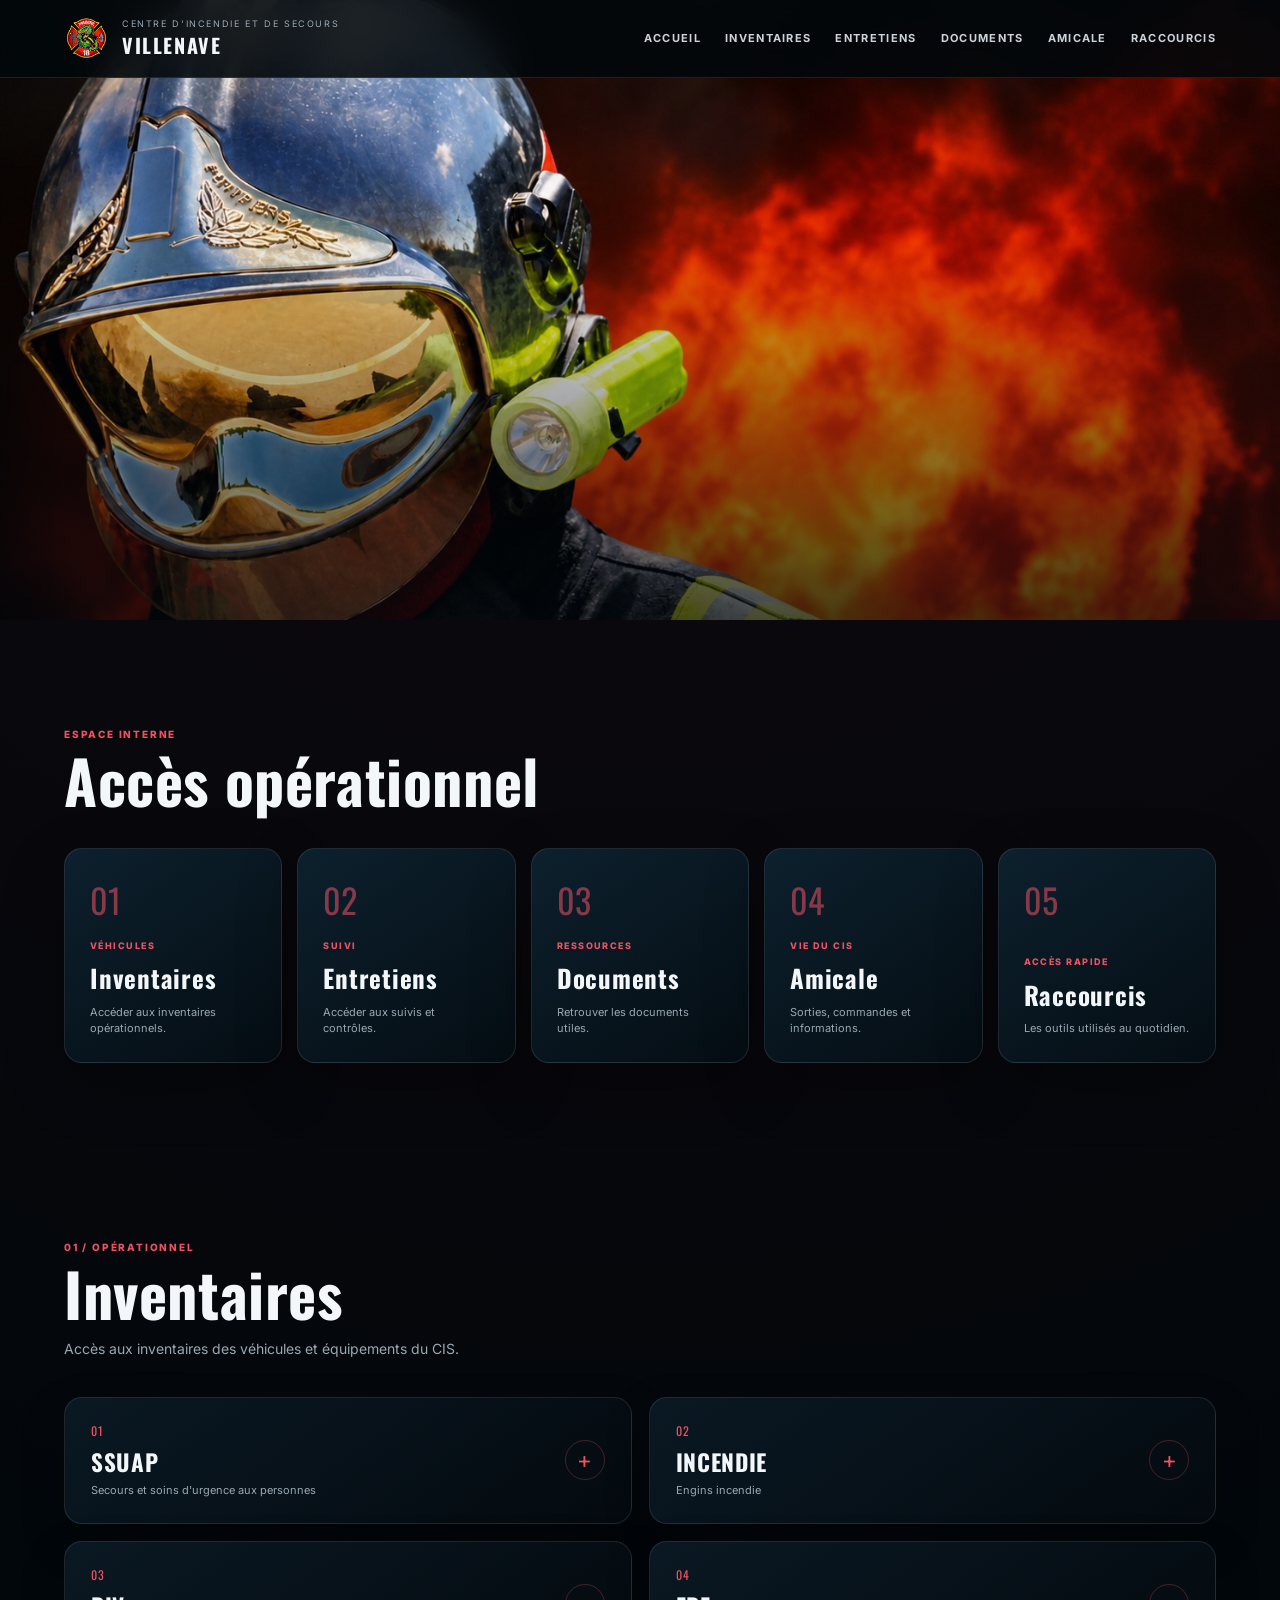
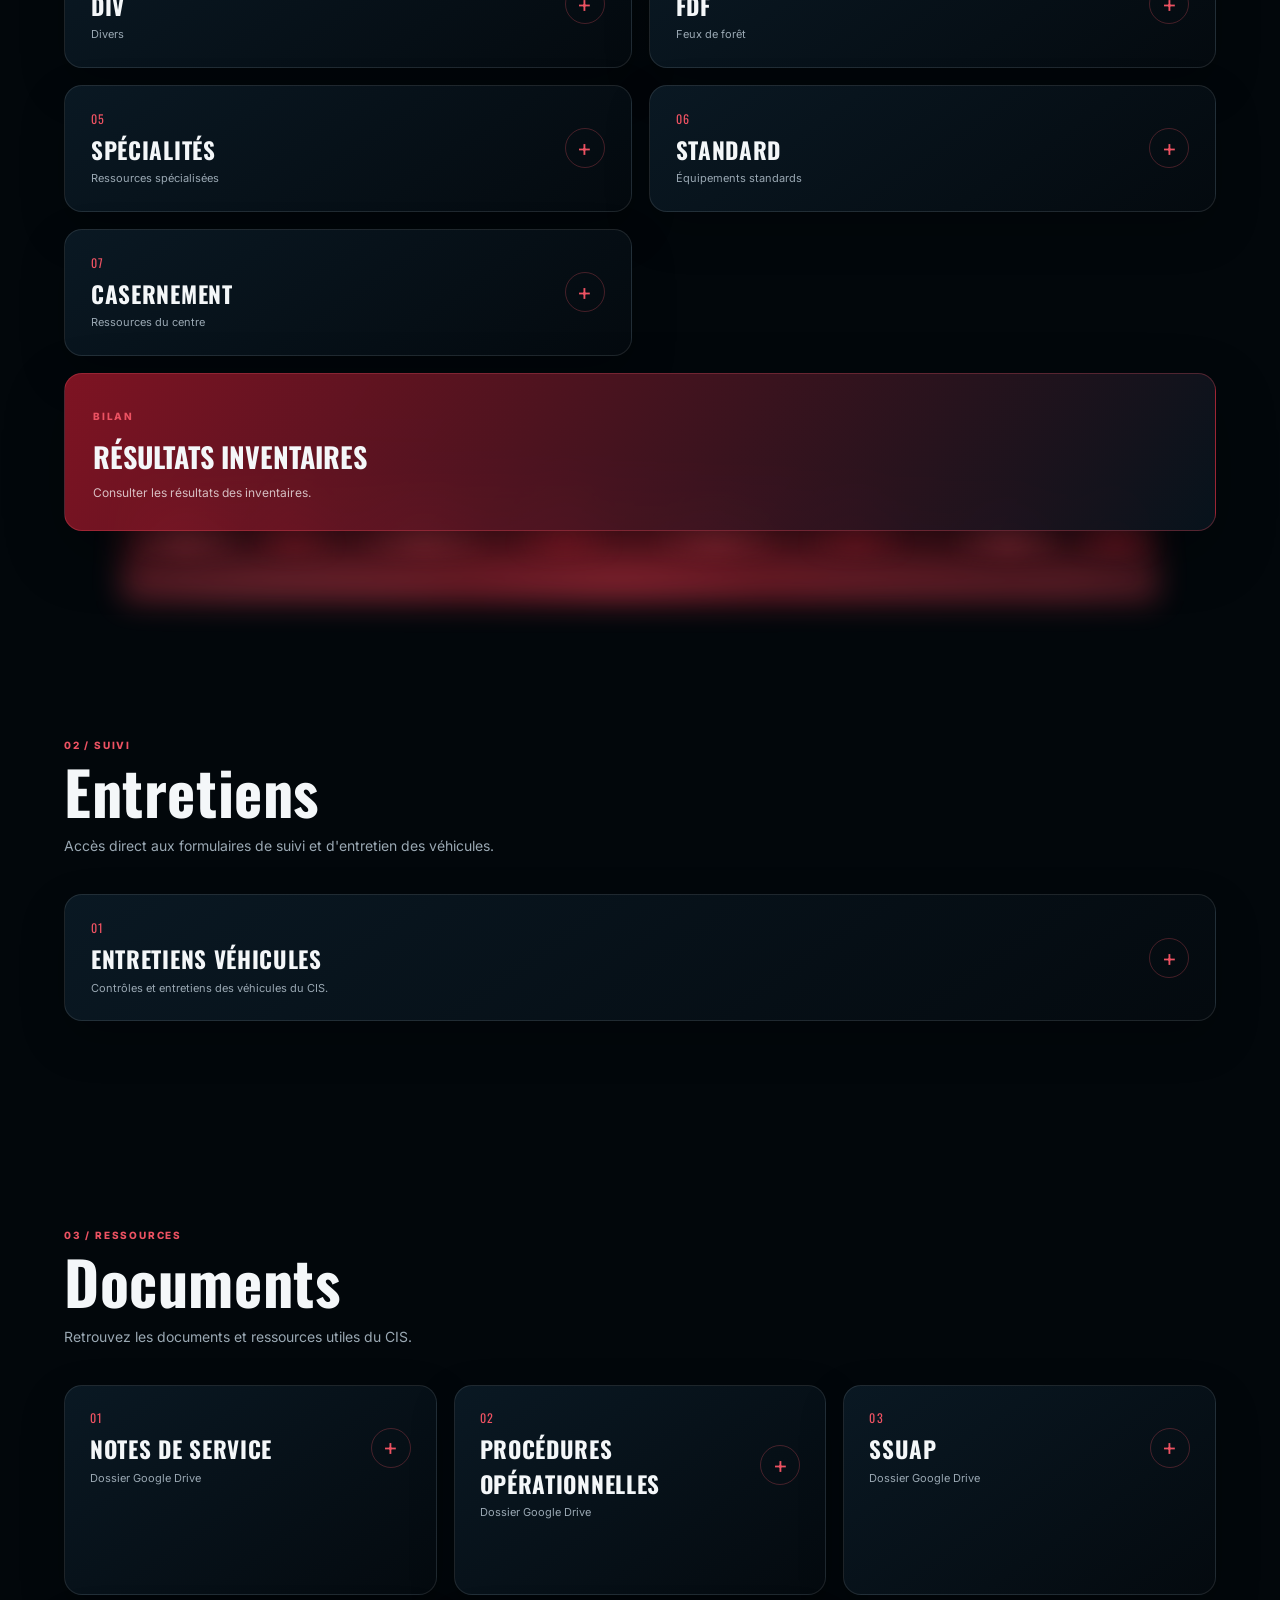
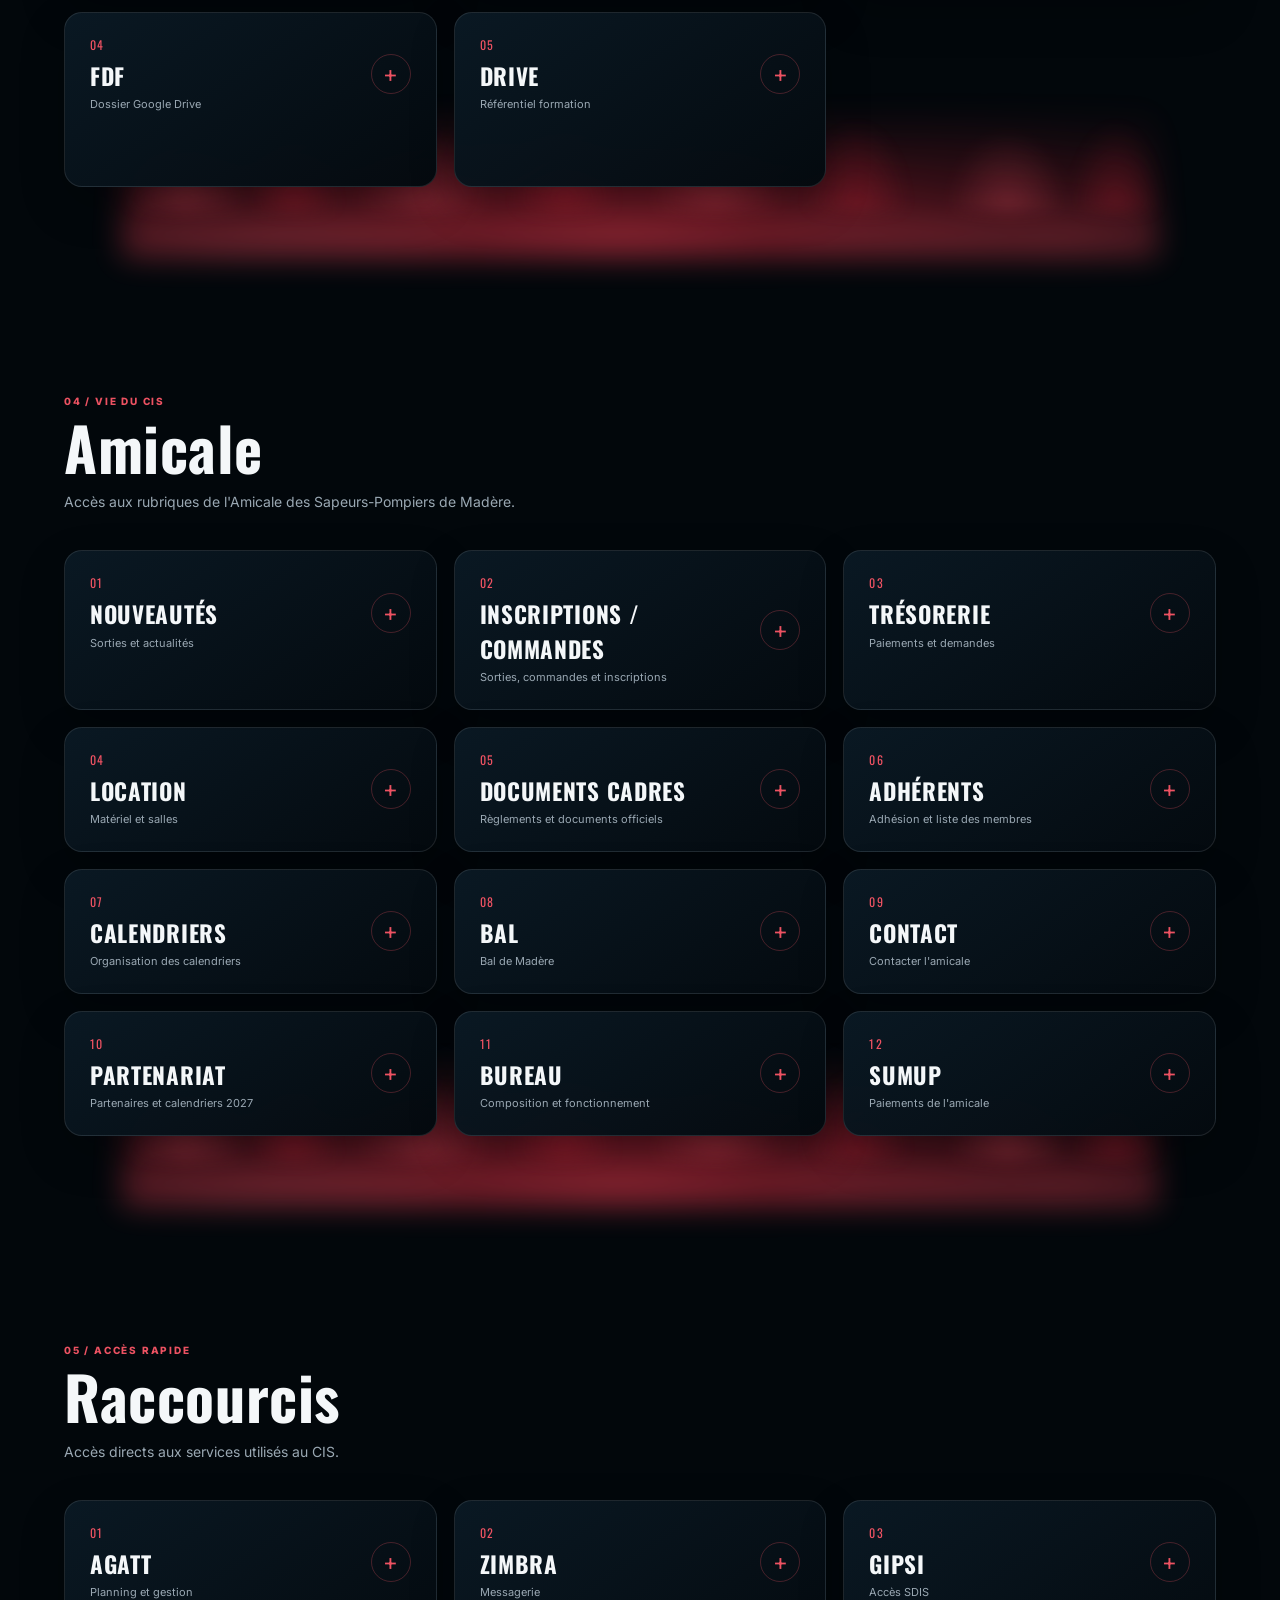
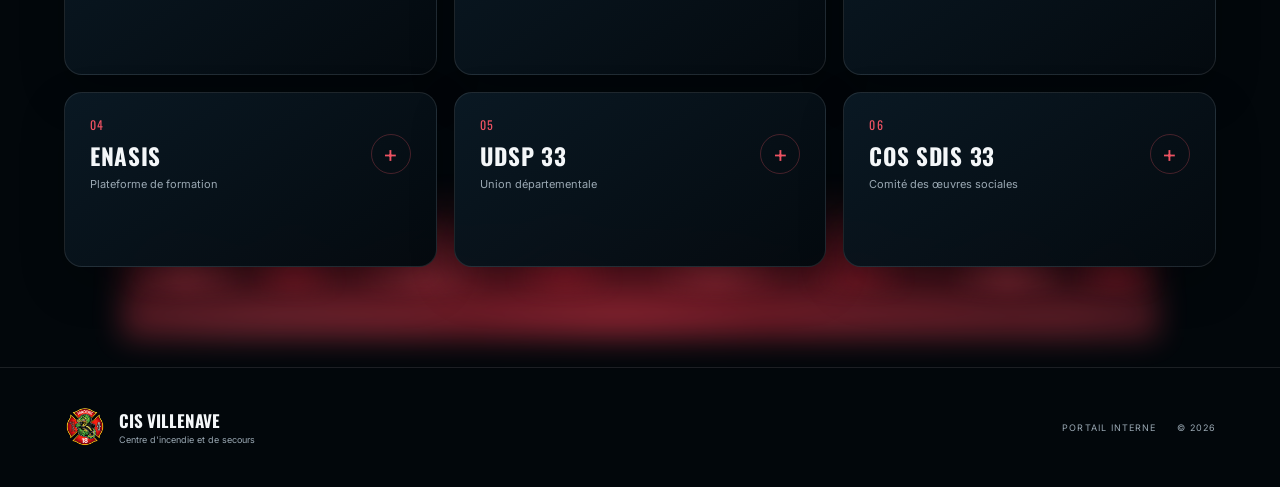
==== commit 3c97c544: "Update print statement from 'Hello' to 'Goodbye'" ====
--- a/index.html
+++ b/index.html
@@ -57,7 +57,6 @@
 <aside class="mobile-menu" id="mobile-menu" aria-hidden="true">
 
     <div class="mobile-menu-header">
-
         <div>
             <span class="mobile-menu-kicker">CIS VILLENAVE</span>
             <strong>MENU</strong>
@@ -71,7 +70,6 @@
         >
             ×
         </button>
-
     </div>
 
     <nav class="mobile-nav">
@@ -138,11 +136,8 @@
 <section id="accueil" class="hero">
 
     <div class="hero-photo">
-
         <img src="photo.png" alt="CIS Villenave">
-
         <div class="hero-overlay"></div>
-
     </div>
 
 </section>
@@ -151,80 +146,55 @@
 <section class="intro-section">
 
     <div class="section-heading reveal">
-
-        <span class="section-kicker">
-            ESPACE INTERNE
-        </span>
-
+        <span class="section-kicker">ESPACE INTERNE</span>
         <h2>Accès opérationnel</h2>
-
-    </div>
-
+    </div>
 
     <div class="quick-grid quick-grid-five">
 
         <a href="#inventaires" class="quick-card premium-card reveal">
-
             <span class="card-number">01</span>
-
             <div>
                 <span class="card-kicker">VÉHICULES</span>
                 <h3>Inventaires</h3>
                 <p>Accéder aux inventaires opérationnels.</p>
             </div>
-
         </a>
 
-
         <a href="#entretiens" class="quick-card premium-card reveal">
-
             <span class="card-number">02</span>
-
             <div>
                 <span class="card-kicker">SUIVI</span>
                 <h3>Entretiens</h3>
                 <p>Accéder aux suivis et contrôles.</p>
             </div>
-
         </a>
 
-
         <a href="#documents" class="quick-card premium-card reveal">
-
             <span class="card-number">03</span>
-
             <div>
                 <span class="card-kicker">RESSOURCES</span>
                 <h3>Documents</h3>
                 <p>Retrouver les documents utiles.</p>
             </div>
-
         </a>
 
-
         <a href="#amicale" class="quick-card premium-card reveal">
-
             <span class="card-number">04</span>
-
             <div>
                 <span class="card-kicker">VIE DU CIS</span>
                 <h3>Amicale</h3>
                 <p>Sorties, commandes et informations.</p>
             </div>
-
         </a>
 
-
         <a href="#raccourcis" class="quick-card premium-card reveal">
-
             <span class="card-number">05</span>
-
             <div>
                 <span class="card-kicker">ACCÈS RAPIDE</span>
                 <h3>Raccourcis</h3>
                 <p>Les outils utilisés au quotidien.</p>
             </div>
-
         </a>
 
     </div>
@@ -235,45 +205,31 @@
 <section id="inventaires" class="content-section">
 
     <div class="section-heading reveal">
-
-        <span class="section-kicker">
-            01 / OPÉRATIONNEL
-        </span>
-
+        <span class="section-kicker">01 / OPÉRATIONNEL</span>
         <h2>Inventaires</h2>
-
-        <p>
-            Accès aux inventaires des véhicules et équipements du CIS.
-        </p>
-
+        <p>Accès aux inventaires des véhicules et équipements du CIS.</p>
     </div>
 
 
     <div class="inventory-grid">
 
-
+        <!-- SSUAP -->
         <article class="inventory-card premium-card reveal" data-collapsible>
 
             <div class="inventory-header">
-
                 <div>
                     <span class="inventory-code">01</span>
                     <h3>SSUAP</h3>
                     <p>Secours et soins d'urgence aux personnes</p>
                 </div>
-
                 <span class="inventory-plus">+</span>
-
-            </div>
-
+            </div>
 
             <div class="inventory-content">
 
                 <div class="vehicle-grid">
 
-
                     <div class="vehicle-card">
-
                         <div>
                             <span>VSAV 01</span>
                             <small>Navette Cestas</small>
@@ -297,12 +253,10 @@
                             </a>
 
                         </div>
-
                     </div>
 
 
                     <div class="vehicle-card">
-
                         <div>
                             <span>VSAV 02</span>
                         </div>
@@ -325,12 +279,10 @@
                             </a>
 
                         </div>
-
                     </div>
 
 
                     <div class="vehicle-card">
-
                         <div>
                             <span>VSAV 03</span>
                         </div>
@@ -353,12 +305,10 @@
                             </a>
 
                         </div>
-
                     </div>
 
 
                     <div class="vehicle-card">
-
                         <div>
                             <span>ASU</span>
                         </div>
@@ -376,263 +326,270 @@
                             </a>
 
                         </div>
-
                     </div>
 
                 </div>
-
-            </div>
-
-        </article>
-
-
+            </div>
+        </article>
+
+
+        <!-- INCENDIE -->
         <article class="inventory-card premium-card reveal" data-collapsible>
 
             <div class="inventory-header">
-
                 <div>
                     <span class="inventory-code">02</span>
                     <h3>INCENDIE</h3>
                     <p>Engins incendie</p>
                 </div>
-
                 <span class="inventory-plus">+</span>
-
-            </div>
-
+            </div>
 
             <div class="inventory-content">
 
                 <div class="vehicle-grid">
 
-                    <a href="#" class="vehicle-card">
+                    <a target="_blank" rel="noopener noreferrer"
+                       href="https://docs.google.com/forms/d/e/1FAIpQLSd9eU-5nNT6gkXeXWvM4jl7qaxTKc8Hu_hd_CGGYWYdc3MpHg/viewform?ouid=105918993275116743934&usp=sharing"
+                       class="vehicle-card">
                         <span>FPT 01</span>
                         <small>Fourgon pompe tonne</small>
                     </a>
 
-                    <a href="#" class="vehicle-card">
+                    <a target="_blank" rel="noopener noreferrer"
+                       href="https://docs.google.com/forms/d/e/1FAIpQLSfYTSP2b4F6XAgsyKSXNlQE8WmGoWypcZfZNSa2CI6vs2N3Lw/viewform"
+                       class="vehicle-card">
                         <span>FPTGP 02</span>
                         <small>FPT grande puissance</small>
                     </a>
 
-                    <a href="#" class="vehicle-card">
+                    <a target="_blank" rel="noopener noreferrer"
+                       href="https://docs.google.com/forms/d/e/1FAIpQLSe5RfSPqzXc39O40FYURZxkLmjuwQ1jBlEEKpgJZPCCtjn39A/viewform?ouid=105918993275116743934&usp=sharing"
+                       class="vehicle-card">
                         <span>ECH</span>
                         <small>Échelle</small>
                     </a>
 
-                    <a href="#" class="vehicle-card">
+                    <a target="_blank" rel="noopener noreferrer"
+                       href="https://docs.google.com/forms/d/e/1FAIpQLSdsKyJJkTkoiJEL1euuLlERXf1S8NMHm4DnjmsZSfvnbQll1w/viewform?ouid=105918993275116743934&usp=sharing"
+                       class="vehicle-card">
                         <span>FMOGP</span>
                         <small>Feux majeurs</small>
                     </a>
 
-                    <a href="#" class="vehicle-card">
+                    <a target="_blank" rel="noopener noreferrer"
+                       href="https://docs.google.com/forms/d/e/1FAIpQLSdmcnS6v5ICCbmuHJ9lJDz1taCs1w9tKfj-Pz1_ie6bzsLd9w/viewform?ouid=105918993275116743934&usp=sharing"
+                       class="vehicle-card">
                         <span>VL CDGG</span>
                         <small>Véhicule léger</small>
                     </a>
 
                 </div>
-
-            </div>
-
-        </article>
-
-
+            </div>
+        </article>
+
+
+        <!-- DIV -->
         <article class="inventory-card premium-card reveal" data-collapsible>
 
             <div class="inventory-header">
-
                 <div>
                     <span class="inventory-code">03</span>
                     <h3>DIV</h3>
                     <p>Divers</p>
                 </div>
-
                 <span class="inventory-plus">+</span>
-
-            </div>
-
+            </div>
 
             <div class="inventory-content">
 
                 <div class="vehicle-grid">
 
-                    <a href="#" class="vehicle-card">
-                        <span>VTU 01</span>
+                    <a target="_blank" rel="noopener noreferrer"
+                       href="https://docs.google.com/forms/d/e/1FAIpQLScxACmuw41XjsE-xWaNp0hVASIMMaTYH3z3zqB-2ywrCdb6tw/viewform?usp=sharing&ouid=105918993275116743934"
+                       class="vehicle-card">
+                        <span>VTU 1 (VIA)</span>
                         <small>Véhicule tout usage</small>
                     </a>
 
-                    <a href="#" class="vehicle-card">
-                        <span>VTU 02</span>
+                    <a target="_blank" rel="noopener noreferrer"
+                       href="https://docs.google.com/forms/d/e/1FAIpQLSfx2WoNMi9p6lq8BGZL36s8l78ZDq-CU32db0z8Ej0rH0dGHg/viewform?ouid=105918993275116743934&usp=sharing"
+                       class="vehicle-card">
+                        <span>VTU 2</span>
                         <small>Véhicule tout usage</small>
                     </a>
 
-                    <a href="#" class="vehicle-card">
+                    <a target="_blank" rel="noopener noreferrer"
+                       href="https://docs.google.com/forms/d/e/1FAIpQLSdgsz1o1LmwStk5MBDEh8DE0OjGyTTOqhAf8_8FgcMBXhzITw/viewform?ouid=105918993275116743934&usp=sharing"
+                       class="vehicle-card">
                         <span>VSR M</span>
                         <small>Secours routier</small>
                     </a>
 
                 </div>
-
-            </div>
-
-        </article>
-
-
+            </div>
+        </article>
+
+
+        <!-- FDF -->
         <article class="inventory-card premium-card reveal" data-collapsible>
 
             <div class="inventory-header">
-
                 <div>
                     <span class="inventory-code">04</span>
                     <h3>FDF</h3>
                     <p>Feux de forêt</p>
                 </div>
-
                 <span class="inventory-plus">+</span>
-
-            </div>
-
+            </div>
 
             <div class="inventory-content">
 
                 <div class="vehicle-grid">
 
-                    <a href="#" class="vehicle-card">
-                        <span>CCF 01</span>
+                    <a target="_blank" rel="noopener noreferrer"
+                       href="https://docs.google.com/forms/d/e/1FAIpQLSdDMChI_Hcr2wDC9QvOvBT5Df-sJo7sq4oLvlZl9bfk5zM2SQ/viewform?ouid=105918993275116743934&usp=sharing"
+                       class="vehicle-card">
+                        <span>CCF 1</span>
                         <small>Camion citerne feux</small>
                     </a>
 
-                    <a href="#" class="vehicle-card">
-                        <span>CCF 02</span>
+                    <a target="_blank" rel="noopener noreferrer"
+                       href="https://docs.google.com/forms/d/e/1FAIpQLSePFPzBk9gy1pQJrWOkPhRnHlgxwZ_cEE4uLnmIGdL7Y7biNg/viewform?ouid=105918993275116743934&usp=sharing"
+                       class="vehicle-card">
+                        <span>CCF 2</span>
                         <small>Camion citerne feux</small>
                     </a>
 
-                    <a href="#" class="vehicle-card">
+                    <a target="_blank" rel="noopener noreferrer"
+                       href="https://docs.google.com/forms/d/e/1FAIpQLScIlR58n4OSfEpPeUWPjBBcXQJE1YW6EedRF9tziXUaRshSHA/viewform?ouid=105918993275116743934&usp=sharing"
+                       class="vehicle-card">
                         <span>VLHR</span>
                         <small>Véhicule léger hors route</small>
                     </a>
 
-                    <a href="#" class="vehicle-card">
+                    <a target="_blank" rel="noopener noreferrer"
+                       href="https://docs.google.com/forms/d/e/1FAIpQLSfus4aV20csHkS4QW2ImAN_t5QBxSnv3Texai13ADbGlQ63jw/viewform"
+                       class="vehicle-card">
                         <span>AMSEC</span>
                         <small>Appui spécialisé</small>
                     </a>
 
                 </div>
-
-            </div>
-
-        </article>
-
-
+            </div>
+        </article>
+
+
+        <!-- SPÉCIALITÉS -->
         <article class="inventory-card premium-card reveal" data-collapsible>
 
             <div class="inventory-header">
-
                 <div>
                     <span class="inventory-code">05</span>
                     <h3>SPÉCIALITÉS</h3>
                     <p>Ressources spécialisées</p>
                 </div>
-
                 <span class="inventory-plus">+</span>
-
-            </div>
-
+            </div>
 
             <div class="inventory-content">
 
                 <div class="vehicle-grid">
 
-                    <a href="#" class="vehicle-card">
+                    <a target="_blank" rel="noopener noreferrer"
+                       href="https://docs.google.com/forms/d/e/1FAIpQLScbJ4rl3exzf2poyy066Ap8KIxtIil63gRp0yjDs76jo0G02g/viewform?usp=header"
+                       class="vehicle-card">
                         <span>ELD</span>
                         <small>Équipe spécialisée</small>
                     </a>
 
-                    <a href="#" class="vehicle-card">
+                    <a target="_blank" rel="noopener noreferrer"
+                       href="https://docs.google.com/forms/d/e/1FAIpQLSd4PTpwoy6y--ZvKibPerkZNp4RajKCW_I4WjuMwNZf-q_cDg/viewform"
+                       class="vehicle-card">
                         <span>DRONE</span>
                         <small>Drone opérationnel</small>
                     </a>
 
                 </div>
-
-            </div>
-
-        </article>
-
-
+            </div>
+        </article>
+
+
+        <!-- STANDARD -->
         <article class="inventory-card premium-card reveal" data-collapsible>
 
             <div class="inventory-header">
-
                 <div>
                     <span class="inventory-code">06</span>
                     <h3>STANDARD</h3>
                     <p>Équipements standards</p>
                 </div>
-
                 <span class="inventory-plus">+</span>
-
-            </div>
-
+            </div>
 
             <div class="inventory-content">
 
                 <div class="vehicle-grid">
 
-                    <a href="#" class="vehicle-card">
+                    <a target="_blank" rel="noopener noreferrer"
+                       href="https://docs.google.com/forms/d/e/1FAIpQLScdd2DsB_Wz0qSrbNyVSzvNkQPEw4Qotl6O9GvUJop908IG1g/viewform?ouid=105918993275116743934&usp=sharing"
+                       class="vehicle-card">
                         <span>STAS</span>
                         <small>Équipement standard</small>
                     </a>
 
-                    <a href="#" class="vehicle-card">
+                    <a target="_blank" rel="noopener noreferrer"
+                       href="https://docs.google.com/forms/d/e/1FAIpQLSdPNLqQEVznCv8ssJ1XHmXJHBbxI8Wp2dBcZ3Heid1VcTnd5Q/viewform?ouid=105918993275116743934&usp=sharing"
+                       class="vehicle-card">
                         <span>SAC PS STAS</span>
                         <small>Matériel standard</small>
                     </a>
 
                 </div>
-
-            </div>
-
-        </article>
-
-
+            </div>
+        </article>
+
+
+        <!-- CASERNEMENT -->
         <article class="inventory-card premium-card reveal" data-collapsible>
 
             <div class="inventory-header">
-
                 <div>
                     <span class="inventory-code">07</span>
                     <h3>CASERNEMENT</h3>
                     <p>Ressources du centre</p>
                 </div>
-
                 <span class="inventory-plus">+</span>
-
-            </div>
-
+            </div>
 
             <div class="inventory-content">
 
                 <div class="vehicle-grid">
 
-                    <a href="#" class="vehicle-card">
+                    <a target="_blank" rel="noopener noreferrer"
+                       href="https://docs.google.com/forms/d/e/1FAIpQLSdKEdVyX-ITwIlX0ebpzCnUv12Ihp459CcIW13tg9Wz7VyOrA/viewform?ouid=105918993275116743934&usp=sharing"
+                       class="vehicle-card">
                         <span>RÉSERVE INC</span>
                         <small>Réserve incendie</small>
                     </a>
 
-                    <a href="#" class="vehicle-card">
+                    <a target="_blank" rel="noopener noreferrer"
+                       href="https://docs.google.com/forms/d/e/1FAIpQLScQ4mzrZjtt0AR9aKFWobl8DNGo-sbTzUiu4pML1xfWlsdzSg/viewform?ouid=105918993275116743934&usp=sharing"
+                       class="vehicle-card">
                         <span>PHARMACIE ASU</span>
                         <small>Pharmacie</small>
                     </a>
 
                 </div>
-
-            </div>
-
-        </article>
-
-
-        <a href="#" class="result-card premium-card reveal">
+            </div>
+        </article>
+
+
+        <!-- RÉSULTATS -->
+        <a target="_blank"
+           rel="noopener noreferrer"
+           href="https://docs.google.com/spreadsheets/d/15uACdTHwLiXYEPtjc5J4dOz0961-pVyXXckQmzDewpI/edit?usp=sharing"
+           class="result-card premium-card reveal">
 
             <div>
                 <span class="section-kicker">BILAN</span>
@@ -651,9 +608,7 @@
 
     <div class="section-heading reveal">
 
-        <span class="section-kicker">
-            02 / SUIVI
-        </span>
+        <span class="section-kicker">02 / SUIVI</span>
 
         <h2>Entretiens</h2>
 
@@ -664,15 +619,11 @@
     </div>
 
 
-    <article
-        class="inventory-card premium-card reveal entretien-card"
-        data-collapsible
-    >
+    <article class="inventory-card premium-card reveal entretien-card" data-collapsible>
 
         <div class="inventory-header">
 
             <div>
-
                 <span class="inventory-code">01</span>
 
                 <h3>ENTRETIENS VÉHICULES</h3>
@@ -680,7 +631,6 @@
                 <p>
                     Contrôles et entretiens des véhicules du CIS.
                 </p>
-
             </div>
 
             <span class="inventory-plus">+</span>
@@ -691,7 +641,6 @@
         <div class="inventory-content">
 
             <div class="maintenance-grid">
-
 
                 <a class="maintenance-card" target="_blank" rel="noopener noreferrer"
                    href="https://docs.google.com/forms/d/e/1FAIpQLSfZQSjmudmFNhIiM9rMcCZNVQ7Q8170Wa6AyoV86-jAAZXQWA/viewform?ouid=105918993275116743934&usp=sharing">
@@ -700,7 +649,6 @@
                     <small>Entretien</small>
                 </a>
 
-
                 <a class="maintenance-card" target="_blank" rel="noopener noreferrer"
                    href="https://docs.google.com/forms/d/e/1FAIpQLSeZ56XeTt0LrIe5a1a1I8CDqd3iHFU_e8G60ZZb0dUefL2UrA/viewform?ouid=105918993275116743934&usp=sharing">
                     <span>🚒</span>
@@ -708,7 +656,6 @@
                     <small>Entretien</small>
                 </a>
 
-
                 <a class="maintenance-card" target="_blank" rel="noopener noreferrer"
                    href="https://docs.google.com/forms/d/e/1FAIpQLSdp7xykQc6NyZiupN6Z4C1GCCv_UgkQ7hZozlaYLhW-iRQ6ZQ/viewform?ouid=105918993275116743934&usp=sharing">
                     <span>🚒</span>
@@ -716,7 +663,6 @@
                     <small>Entretien</small>
                 </a>
 
-
                 <a class="maintenance-card" target="_blank" rel="noopener noreferrer"
                    href="https://docs.google.com/forms/d/e/1FAIpQLSexPEtpJJaCjY6opzUm7rM04LYddi6be8BpXhpt57niuaqklQ/viewform?ouid=105918993275116743934&usp=sharing">
                     <span>🚑</span>
@@ -724,7 +670,6 @@
                     <small>Entretien</small>
                 </a>
 
-
                 <a class="maintenance-card" target="_blank" rel="noopener noreferrer"
                    href="https://docs.google.com/forms/d/e/1FAIpQLSfK6T-RljeWJKpeQKXlDfJQp76ILd6vx72KZTq9Pu3ay5Ytkg/viewform?ouid=105918993275116743934&usp=sharing">
                     <span>🚑</span>
@@ -732,7 +677,6 @@
                     <small>Entretien</small>
                 </a>
 
-
                 <a class="maintenance-card" target="_blank" rel="noopener noreferrer"
                    href="https://docs.google.com/forms/d/e/1FAIpQLSd-YqNzMoOnLyfymA_F8GQeqwPyc9fKqQ3icW5pwQhSA2fBaw/viewform?ouid=105918993275116743934&usp=sharing">
                     <span>🚑</span>
@@ -740,7 +684,6 @@
                     <small>Entretien</small>
                 </a>
 
-
                 <a class="maintenance-card" target="_blank" rel="noopener noreferrer"
                    href="https://docs.google.com/forms/d/e/1FAIpQLScGpf5CnajHpkX1shdvShQ0K1zE42meWOZIpfNiIXZ1F-C3cQ/viewform?ouid=105918993275116743934&usp=sharing">
                     <span>🌲</span>
@@ -748,7 +691,6 @@
                     <small>Entretien</small>
                 </a>
 
-
                 <a class="maintenance-card" target="_blank" rel="noopener noreferrer"
                    href="https://docs.google.com/forms/d/e/1FAIpQLSfCB2kfLpJh7Twf0AdOZjXpEPbtZv7S_Yzswycm9HmGlEg2LQ/viewform?ouid=105918993275116743934&usp=sharing">
                     <span>🌲</span>
@@ -756,7 +698,6 @@
                     <small>Entretien</small>
                 </a>
 
-
                 <a class="maintenance-card" target="_blank" rel="noopener noreferrer"
                    href="https://docs.google.com/forms/d/e/1FAIpQLSftcEsezcTAlCkSyYK3tQetz5XOV76e3ItEgNiL6ohq9zmSMw/viewform?ouid=105918993275116743934&usp=sharing">
                     <span>🌲</span>
@@ -764,7 +705,6 @@
                     <small>Entretien</small>
                 </a>
 
-
                 <a class="maintenance-card" target="_blank" rel="noopener noreferrer"
                    href="https://docs.google.com/forms/d/e/1FAIpQLScrbu5B8utOjph7NM5iGsWJkVdcKeDt9mORvsaqjAx5S-1SVg/viewform?ouid=105918993275116743934&usp=sharing">
                     <span>🚒</span>
@@ -772,7 +712,6 @@
                     <small>Entretien</small>
                 </a>
 
-
                 <a class="maintenance-card" target="_blank" rel="noopener noreferrer"
                    href="https://docs.google.com/forms/d/e/1FAIpQLSc6CeuZIV-1c0EXIFWpWxX2qwSDa9TMi8J0I673H2_xvfYjeA/viewform?ouid=105918993275116743934&usp=sharing">
                     <span>🛠️</span>
@@ -780,7 +719,6 @@
                     <small>Entretien</small>
                 </a>
 
-
                 <a class="maintenance-card" target="_blank" rel="noopener noreferrer"
                    href="https://docs.google.com/forms/d/e/1FAIpQLSf3HfP82F2Om6bb23rBeJdnOhDa16bOjVRXHDAS_0Wtgxbrnw/viewform?ouid=105918993275116743934&usp=sharing">
                     <span>🛠️</span>
@@ -788,7 +726,6 @@
                     <small>Entretien</small>
                 </a>
 
-
                 <a class="maintenance-card" target="_blank" rel="noopener noreferrer"
                    href="https://docs.google.com/forms/d/e/1FAIpQLSdVecrUXja7EYTMccqFexNsJ2op8UDjhzVD889DQG_xLHZCDw/viewform?ouid=105918993275116743934&usp=sharing">
                     <span>🛠️</span>
@@ -796,7 +733,6 @@
                     <small>Entretien</small>
                 </a>
 
-
                 <a class="maintenance-card" target="_blank" rel="noopener noreferrer"
                    href="https://docs.google.com/forms/d/e/1FAIpQLSeTErRJarDO-FcVdIecawmBva-XAX2xolyWbDlLOqFdmLXGLg/viewform?ouid=105918993275116743934&usp=sharing">
                     <span>🚑</span>
@@ -804,7 +740,6 @@
                     <small>Entretien</small>
                 </a>
 
-
                 <a class="maintenance-card" target="_blank" rel="noopener noreferrer"
                    href="https://docs.google.com/forms/d/e/1FAIpQLSdebOPjUy2yD8771XaYzOo7aeDxmAzryuR22ecRT2y184BACQ/viewform?ouid=105918993275116743934&usp=sharing">
                     <span>🚑</span>
@@ -812,7 +747,6 @@
                     <small>Entretien</small>
                 </a>
 
-
                 <a class="maintenance-card" target="_blank" rel="noopener noreferrer"
                    href="https://docs.google.com/forms/d/e/1FAIpQLSfL7ula_m4T8RUsMjSnQ5N0PKrDzz5S7tGaJ6ddTo2HwuB_EA/viewform?ouid=105918993275116743934&usp=sharing">
                     <span>🚑</span>
@@ -820,7 +754,6 @@
                     <small>Entretien</small>
                 </a>
 
-
                 <a class="maintenance-card" target="_blank" rel="noopener noreferrer"
                    href="https://docs.google.com/forms/d/e/1FAIpQLSd4PTpwoy6y--ZvKibPerkZNp4RajKCW_I4WjuMwNZf-q_cDg/viewform">
                     <span>🛸</span>
@@ -829,9 +762,7 @@
                 </a>
 
             </div>
-
         </div>
-
     </article>
 
 </section>
@@ -840,150 +771,101 @@
 <section id="documents" class="content-section">
 
     <div class="section-heading reveal">
-
-        <span class="section-kicker">
-            03 / RESSOURCES
-        </span>
-
+        <span class="section-kicker">03 / RESSOURCES</span>
         <h2>Documents</h2>
-
-        <p>
-            Retrouvez les documents et ressources utiles du CIS.
-        </p>
-
-    </div>
-
+        <p>Retrouvez les documents et ressources utiles du CIS.</p>
+    </div>
 
     <div class="resource-grid">
 
-
-        <article class="resource-card premium-card reveal" data-collapsible>
-
-            <div class="resource-header">
-
+        <article class="resource-card premium-card reveal" data-collapsible>
+            <div class="resource-header">
                 <div>
                     <span class="resource-number">01</span>
                     <h3>NOTES DE SERVICE</h3>
                     <p>Dossier Google Drive</p>
                 </div>
-
-                <span class="resource-plus">+</span>
-
-            </div>
-
-            <div class="resource-content">
-
+                <span class="resource-plus">+</span>
+            </div>
+
+            <div class="resource-content">
                 <a href="https://drive.google.com/drive/folders/1mZU_QXucWcthPotO1mkU4cxS8GGF8erV?usp=sharing"
                    target="_blank" rel="noopener noreferrer" class="large-button">
                     OUVRIR LE DOSSIER
                 </a>
-
-            </div>
-
-        </article>
-
-
-        <article class="resource-card premium-card reveal" data-collapsible>
-
-            <div class="resource-header">
-
+            </div>
+        </article>
+
+        <article class="resource-card premium-card reveal" data-collapsible>
+            <div class="resource-header">
                 <div>
                     <span class="resource-number">02</span>
                     <h3>PROCÉDURES OPÉRATIONNELLES</h3>
                     <p>Dossier Google Drive</p>
                 </div>
-
-                <span class="resource-plus">+</span>
-
-            </div>
-
-            <div class="resource-content">
-
+                <span class="resource-plus">+</span>
+            </div>
+
+            <div class="resource-content">
                 <a href="https://drive.google.com/drive/folders/162tWotH18UoYEwiueZNTLvwbDYLzesX?usp=sharing"
                    target="_blank" rel="noopener noreferrer" class="large-button">
                     OUVRIR LE DOSSIER
                 </a>
-
-            </div>
-
-        </article>
-
-
-        <article class="resource-card premium-card reveal" data-collapsible>
-
-            <div class="resource-header">
-
+            </div>
+        </article>
+
+        <article class="resource-card premium-card reveal" data-collapsible>
+            <div class="resource-header">
                 <div>
                     <span class="resource-number">03</span>
                     <h3>SSUAP</h3>
                     <p>Dossier Google Drive</p>
                 </div>
-
-                <span class="resource-plus">+</span>
-
-            </div>
-
-            <div class="resource-content">
-
+                <span class="resource-plus">+</span>
+            </div>
+
+            <div class="resource-content">
                 <a href="https://drive.google.com/drive/folders/1oXW1lqGMaBO__y8poG2fD16YAqLebj5T?usp=sharing"
                    target="_blank" rel="noopener noreferrer" class="large-button">
                     OUVRIR LE DOSSIER
                 </a>
-
-            </div>
-
-        </article>
-
-
-        <article class="resource-card premium-card reveal" data-collapsible>
-
-            <div class="resource-header">
-
+            </div>
+        </article>
+
+        <article class="resource-card premium-card reveal" data-collapsible>
+            <div class="resource-header">
                 <div>
                     <span class="resource-number">04</span>
                     <h3>FDF</h3>
                     <p>Dossier Google Drive</p>
                 </div>
-
-                <span class="resource-plus">+</span>
-
-            </div>
-
-            <div class="resource-content">
-
+                <span class="resource-plus">+</span>
+            </div>
+
+            <div class="resource-content">
                 <a href="https://drive.google.com/drive/mobile/folders/1S62aYs2HzCjxg-smzg9RKRJuesNdlRdp?usp=sharing"
                    target="_blank" rel="noopener noreferrer" class="large-button">
                     OUVRIR LE DOSSIER
                 </a>
-
-            </div>
-
-        </article>
-
-
-        <article class="resource-card premium-card reveal" data-collapsible>
-
-            <div class="resource-header">
-
+            </div>
+        </article>
+
+        <article class="resource-card premium-card reveal" data-collapsible>
+            <div class="resource-header">
                 <div>
                     <span class="resource-number">05</span>
                     <h3>DRIVE</h3>
                     <p>Référentiel formation</p>
                 </div>
-
-                <span class="resource-plus">+</span>
-
-            </div>
-
-            <div class="resource-content">
-
+                <span class="resource-plus">+</span>
+            </div>
+
+            <div class="resource-content">
                 <a href="https://drive.google.com/drive/mobile/folders/1yFyqAzbyJ7C4_enN2PCHoPK3YlpPo9mR"
                    target="_blank" rel="noopener noreferrer" class="large-button">
                     OUVRIR LE DOSSIER
                 </a>
-
-            </div>
-
+            </div>
         </article>
 
     </div>
@@ -994,247 +876,130 @@
 <section id="amicale" class="content-section">
 
     <div class="section-heading reveal">
-
-        <span class="section-kicker">
-            04 / VIE DU CIS
-        </span>
-
+        <span class="section-kicker">04 / VIE DU CIS</span>
         <h2>Amicale</h2>
-
-        <p>
-            Accès aux rubriques de l'Amicale des Sapeurs-Pompiers de Madère.
-        </p>
-
-    </div>
-
+        <p>Accès aux rubriques de l'Amicale des Sapeurs-Pompiers de Madère.</p>
+    </div>
 
     <div class="resource-grid amicale-grid">
 
-
-        <article class="resource-card premium-card reveal" data-collapsible>
-            <div class="resource-header">
-                <div>
-                    <span class="resource-number">01</span>
-                    <h3>NOUVEAUTÉS</h3>
-                    <p>Actualités de l'amicale</p>
-                </div>
-                <span class="resource-plus">+</span>
-            </div>
-
-            <div class="resource-content">
-                <a href="https://sites.google.com/view/amicale-pompiers-madere/menu/nouveautes"
-                   target="_blank" rel="noopener noreferrer" class="large-button">
-                    ACCÉDER
-                </a>
-            </div>
-        </article>
-
-
-        <article class="resource-card premium-card reveal" data-collapsible>
-            <div class="resource-header">
-                <div>
-                    <span class="resource-number">02</span>
-                    <h3>INSCRIPTIONS / COMMANDES</h3>
-                    <p>Sorties et commandes</p>
-                </div>
-                <span class="resource-plus">+</span>
-            </div>
-
-            <div class="resource-content">
-                <a href="https://sites.google.com/view/amicale-pompiers-madere/menu/inscriptions-sorties-commandes"
-                   target="_blank" rel="noopener noreferrer" class="large-button">
-                    ACCÉDER
-                </a>
-            </div>
-        </article>
-
-
-        <article class="resource-card premium-card reveal" data-collapsible>
-            <div class="resource-header">
-                <div>
-                    <span class="resource-number">03</span>
-                    <h3>TRÉSORERIE</h3>
-                    <p>Gestion de l'amicale</p>
-                </div>
-                <span class="resource-plus">+</span>
-            </div>
-
-            <div class="resource-content">
-                <a href="https://sites.google.com/view/amicale-pompiers-madere/menu/tresorerie"
-                   target="_blank" rel="noopener noreferrer" class="large-button">
-                    ACCÉDER
-                </a>
-            </div>
-        </article>
-
-
-        <article class="resource-card premium-card reveal" data-collapsible>
-            <div class="resource-header">
-                <div>
-                    <span class="resource-number">04</span>
-                    <h3>LOCATION</h3>
-                    <p>Location de matériel</p>
-                </div>
-                <span class="resource-plus">+</span>
-            </div>
-
-            <div class="resource-content">
-                <a href="https://sites.google.com/view/amicale-pompiers-madere/menu/locations"
-                   target="_blank" rel="noopener noreferrer" class="large-button">
-                    ACCÉDER
-                </a>
-            </div>
-        </article>
-
-
-        <article class="resource-card premium-card reveal" data-collapsible>
-            <div class="resource-header">
-                <div>
-                    <span class="resource-number">05</span>
-                    <h3>DOCUMENTS CADRES</h3>
-                    <p>Documents de référence</p>
-                </div>
-                <span class="resource-plus">+</span>
-            </div>
-
-            <div class="resource-content">
-                <a href="https://sites.google.com/view/amicale-pompiers-madere/menu/documents-cadre"
-                   target="_blank" rel="noopener noreferrer" class="large-button">
-                    ACCÉDER
-                </a>
-            </div>
-        </article>
-
-
-        <article class="resource-card premium-card reveal" data-collapsible>
-            <div class="resource-header">
-                <div>
-                    <span class="resource-number">06</span>
-                    <h3>ADHÉRENTS</h3>
-                    <p>Espace adhérents</p>
-                </div>
-                <span class="resource-plus">+</span>
-            </div>
-
-            <div class="resource-content">
-                <a href="https://sites.google.com/view/amicale-pompiers-madere/menu/adherents"
-                   target="_blank" rel="noopener noreferrer" class="large-button">
-                    ACCÉDER
-                </a>
-            </div>
-        </article>
-
-
-        <article class="resource-card premium-card reveal" data-collapsible>
-            <div class="resource-header">
-                <div>
-                    <span class="resource-number">07</span>
-                    <h3>CALENDRIERS</h3>
-                    <p>Calendriers de l'amicale</p>
-                </div>
-                <span class="resource-plus">+</span>
-            </div>
-
-            <div class="resource-content">
-                <a href="https://sites.google.com/view/amicale-pompiers-madere/menu/calendriers"
-                   target="_blank" rel="noopener noreferrer" class="large-button">
-                    ACCÉDER
-                </a>
-            </div>
-        </article>
-
-
-        <article class="resource-card premium-card reveal" data-collapsible>
-            <div class="resource-header">
-                <div>
-                    <span class="resource-number">08</span>
-                    <h3>BAL</h3>
-                    <p>Bal 2026</p>
-                </div>
-                <span class="resource-plus">+</span>
-            </div>
-
-            <div class="resource-content">
-                <a href="https://sites.google.com/view/amicale-pompiers-madere/menu/bal-2026"
-                   target="_blank" rel="noopener noreferrer" class="large-button">
-                    ACCÉDER
-                </a>
-            </div>
-        </article>
-
-
-        <article class="resource-card premium-card reveal" data-collapsible>
-            <div class="resource-header">
-                <div>
-                    <span class="resource-number">09</span>
-                    <h3>CONTACT</h3>
-                    <p>Contacter l'amicale</p>
-                </div>
-                <span class="resource-plus">+</span>
-            </div>
-
-            <div class="resource-content">
-                <a href="https://sites.google.com/view/amicale-pompiers-madere/menu/contact"
-                   target="_blank" rel="noopener noreferrer" class="large-button">
-                    ACCÉDER
-                </a>
-            </div>
-        </article>
-
-
-        <article class="resource-card premium-card reveal" data-collapsible>
-            <div class="resource-header">
-                <div>
-                    <span class="resource-number">10</span>
-                    <h3>PARTENARIAT</h3>
-                    <p>Partenaires de l'amicale</p>
-                </div>
-                <span class="resource-plus">+</span>
-            </div>
-
-            <div class="resource-content">
-                <a href="https://sites.google.com/view/amicale-pompiers-madere/menu/partenariat"
-                   target="_blank" rel="noopener noreferrer" class="large-button">
-                    ACCÉDER
-                </a>
-            </div>
-        </article>
-
-
-        <article class="resource-card premium-card reveal" data-collapsible>
-            <div class="resource-header">
-                <div>
-                    <span class="resource-number">11</span>
-                    <h3>BUREAU</h3>
-                    <p>Bureau de l'amicale</p>
-                </div>
-                <span class="resource-plus">+</span>
-            </div>
-
-            <div class="resource-content">
-                <a href="https://sites.google.com/view/amicale-pompiers-madere/menu/bureau"
-                   target="_blank" rel="noopener noreferrer" class="large-button">
-                    ACCÉDER
-                </a>
-            </div>
-        </article>
-
-
-        <article class="resource-card premium-card reveal" data-collapsible>
-            <div class="resource-header">
-                <div>
-                    <span class="resource-number">12</span>
-                    <h3>SUMUP</h3>
-                    <p>Recharger la carte du MES</p>
-                </div>
-                <span class="resource-plus">+</span>
-            </div>
-
-            <div class="resource-content">
-                <a href="https://pay.sumup.com/b2c/QN2MQ7XB?utm_campaign=pdf&utm_medium=print&utm_source=qr"
-                   target="_blank" rel="noopener noreferrer" class="large-button">
-                    ACCÉDER
-                </a>
+        <article class="resource-card premium-card reveal" data-collapsible>
+            <div class="resource-header">
+                <div><span class="resource-number">01</span><h3>NOUVEAUTÉS</h3><p>Actualités de l'amicale</p></div>
+                <span class="resource-plus">+</span>
+            </div>
+            <div class="resource-content">
+                <a href="https://sites.google.com/view/amicale-pompiers-madere/menu/nouveautes" target="_blank" rel="noopener noreferrer" class="large-button">ACCÉDER</a>
+            </div>
+        </article>
+
+        <article class="resource-card premium-card reveal" data-collapsible>
+            <div class="resource-header">
+                <div><span class="resource-number">02</span><h3>INSCRIPTIONS / COMMANDES</h3><p>Sorties et commandes</p></div>
+                <span class="resource-plus">+</span>
+            </div>
+            <div class="resource-content">
+                <a href="https://sites.google.com/view/amicale-pompiers-madere/menu/inscriptions-sorties-commandes" target="_blank" rel="noopener noreferrer" class="large-button">ACCÉDER</a>
+            </div>
+        </article>
+
+        <article class="resource-card premium-card reveal" data-collapsible>
+            <div class="resource-header">
+                <div><span class="resource-number">03</span><h3>TRÉSORERIE</h3><p>Gestion de l'amicale</p></div>
+                <span class="resource-plus">+</span>
+            </div>
+            <div class="resource-content">
+                <a href="https://sites.google.com/view/amicale-pompiers-madere/menu/tresorerie" target="_blank" rel="noopener noreferrer" class="large-button">ACCÉDER</a>
+            </div>
+        </article>
+
+        <article class="resource-card premium-card reveal" data-collapsible>
+            <div class="resource-header">
+                <div><span class="resource-number">04</span><h3>LOCATION</h3><p>Location de matériel</p></div>
+                <span class="resource-plus">+</span>
+            </div>
+            <div class="resource-content">
+                <a href="https://sites.google.com/view/amicale-pompiers-madere/menu/locations" target="_blank" rel="noopener noreferrer" class="large-button">ACCÉDER</a>
+            </div>
+        </article>
+
+        <article class="resource-card premium-card reveal" data-collapsible>
+            <div class="resource-header">
+                <div><span class="resource-number">05</span><h3>DOCUMENTS CADRES</h3><p>Documents de référence</p></div>
+                <span class="resource-plus">+</span>
+            </div>
+            <div class="resource-content">
+                <a href="https://sites.google.com/view/amicale-pompiers-madere/menu/documents-cadre" target="_blank" rel="noopener noreferrer" class="large-button">ACCÉDER</a>
+            </div>
+        </article>
+
+        <article class="resource-card premium-card reveal" data-collapsible>
+            <div class="resource-header">
+                <div><span class="resource-number">06</span><h3>ADHÉRENTS</h3><p>Espace adhérents</p></div>
+                <span class="resource-plus">+</span>
+            </div>
+            <div class="resource-content">
+                <a href="https://sites.google.com/view/amicale-pompiers-madere/menu/adherents" target="_blank" rel="noopener noreferrer" class="large-button">ACCÉDER</a>
+            </div>
+        </article>
+
+        <article class="resource-card premium-card reveal" data-collapsible>
+            <div class="resource-header">
+                <div><span class="resource-number">07</span><h3>CALENDRIERS</h3><p>Calendriers de l'amicale</p></div>
+                <span class="resource-plus">+</span>
+            </div>
+            <div class="resource-content">
+                <a href="https://sites.google.com/view/amicale-pompiers-madere/menu/calendriers" target="_blank" rel="noopener noreferrer" class="large-button">ACCÉDER</a>
+            </div>
+        </article>
+
+        <article class="resource-card premium-card reveal" data-collapsible>
+            <div class="resource-header">
+                <div><span class="resource-number">08</span><h3>BAL</h3><p>Bal 2026</p></div>
+                <span class="resource-plus">+</span>
+            </div>
+            <div class="resource-content">
+                <a href="https://sites.google.com/view/amicale-pompiers-madere/menu/bal-2026" target="_blank" rel="noopener noreferrer" class="large-button">ACCÉDER</a>
+            </div>
+        </article>
+
+        <article class="resource-card premium-card reveal" data-collapsible>
+            <div class="resource-header">
+                <div><span class="resource-number">09</span><h3>CONTACT</h3><p>Contacter l'amicale</p></div>
+                <span class="resource-plus">+</span>
+            </div>
+            <div class="resource-content">
+                <a href="https://sites.google.com/view/amicale-pompiers-madere/menu/contact" target="_blank" rel="noopener noreferrer" class="large-button">ACCÉDER</a>
+            </div>
+        </article>
+
+        <article class="resource-card premium-card reveal" data-collapsible>
+            <div class="resource-header">
+                <div><span class="resource-number">10</span><h3>PARTENARIAT</h3><p>Partenaires de l'amicale</p></div>
+                <span class="resource-plus">+</span>
+            </div>
+            <div class="resource-content">
+                <a href="https://sites.google.com/view/amicale-pompiers-madere/menu/partenariat" target="_blank" rel="noopener noreferrer" class="large-button">ACCÉDER</a>
+            </div>
+        </article>
+
+        <article class="resource-card premium-card reveal" data-collapsible>
+            <div class="resource-header">
+                <div><span class="resource-number">11</span><h3>BUREAU</h3><p>Bureau de l'amicale</p></div>
+                <span class="resource-plus">+</span>
+            </div>
+            <div class="resource-content">
+                <a href="https://sites.google.com/view/amicale-pompiers-madere/menu/bureau" target="_blank" rel="noopener noreferrer" class="large-button">ACCÉDER</a>
+            </div>
+        </article>
+
+        <article class="resource-card premium-card reveal" data-collapsible>
+            <div class="resource-header">
+                <div><span class="resource-number">12</span><h3>SUMUP</h3><p>Recharger la carte du MES</p></div>
+                <span class="resource-plus">+</span>
+            </div>
+            <div class="resource-content">
+                <a href="https://pay.sumup.com/b2c/QN2MQ7XB?utm_campaign=pdf&utm_medium=print&utm_source=qr" target="_blank" rel="noopener noreferrer" class="large-button">ACCÉDER</a>
             </div>
         </article>
 
@@ -1246,176 +1011,71 @@
 <section id="raccourcis" class="content-section">
 
     <div class="section-heading reveal">
-
-        <span class="section-kicker">
-            05 / ACCÈS RAPIDE
-        </span>
-
+        <span class="section-kicker">05 / ACCÈS RAPIDE</span>
         <h2>Raccourcis</h2>
-
-        <p>
-            Accès directs aux services utilisés au CIS.
-        </p>
-
-    </div>
-
+        <p>Accès directs aux services utilisés au CIS.</p>
+    </div>
 
     <div class="resource-grid shortcut-resource-grid">
 
-
-        <article class="resource-card premium-card reveal" data-collapsible>
-
-            <div class="resource-header">
-
-                <div>
-                    <span class="resource-number">01</span>
-                    <h3>AGATT</h3>
-                    <p>Planning et gestion</p>
-                </div>
-
-                <span class="resource-plus">+</span>
-
-            </div>
-
-            <div class="resource-content">
-
-                <a href="https://agatt.sdis33.fr/public/index.php"
-                   target="_blank" rel="noopener noreferrer" class="large-button">
-                    OUVRIR AGATT
-                </a>
-
-            </div>
-
-        </article>
-
-
-        <article class="resource-card premium-card reveal" data-collapsible>
-
-            <div class="resource-header">
-
-                <div>
-                    <span class="resource-number">02</span>
-                    <h3>ZIMBRA</h3>
-                    <p>Messagerie</p>
-                </div>
-
-                <span class="resource-plus">+</span>
-
-            </div>
-
-            <div class="resource-content">
-
-                <a href="https://messagerie.sdis33.fr/"
-                   target="_blank" rel="noopener noreferrer" class="large-button">
-                    OUVRIR ZIMBRA
-                </a>
-
-            </div>
-
-        </article>
-
-
-        <article class="resource-card premium-card reveal" data-collapsible>
-
-            <div class="resource-header">
-
-                <div>
-                    <span class="resource-number">03</span>
-                    <h3>GIPSI</h3>
-                    <p>Accès SDIS</p>
-                </div>
-
-                <span class="resource-plus">+</span>
-
-            </div>
-
-            <div class="resource-content">
-
-                <a href="https://gate.sdis33.fr/gate/cloud/?domainid=1586354925552&orgname=sdis33"
-                   target="_blank" rel="noopener noreferrer" class="large-button">
-                    OUVRIR GIPSI
-                </a>
-
-            </div>
-
-        </article>
-
-
-        <article class="resource-card premium-card reveal" data-collapsible>
-
-            <div class="resource-header">
-
-                <div>
-                    <span class="resource-number">04</span>
-                    <h3>ENASIS</h3>
-                    <p>Plateforme de formation</p>
-                </div>
-
-                <span class="resource-plus">+</span>
-
-            </div>
-
-            <div class="resource-content">
-
-                <a href="https://enasis.fr/"
-                   target="_blank" rel="noopener noreferrer" class="large-button">
-                    OUVRIR ENASIS
-                </a>
-
-            </div>
-
-        </article>
-
-
-        <article class="resource-card premium-card reveal" data-collapsible>
-
-            <div class="resource-header">
-
-                <div>
-                    <span class="resource-number">05</span>
-                    <h3>UDSP 33</h3>
-                    <p>Union départementale</p>
-                </div>
-
-                <span class="resource-plus">+</span>
-
-            </div>
-
-            <div class="resource-content">
-
-                <a href="https://www.udsp33.fr/"
-                   target="_blank" rel="noopener noreferrer" class="large-button">
-                    OUVRIR UDSP 33
-                </a>
-
-            </div>
-
-        </article>
-
-
-        <article class="resource-card premium-card reveal" data-collapsible>
-
-            <div class="resource-header">
-
-                <div>
-                    <span class="resource-number">06</span>
-                    <h3>COS SDIS 33</h3>
-                    <p>Comité des œuvres sociales</p>
-                </div>
-
-                <span class="resource-plus">+</span>
-
-            </div>
-
-            <div class="resource-content">
-
-                <a href="https://www.cossdis33.fr/authentification/index?ReturnUrl=https%3A%2F%2Fwww.cossdis33.fr%2Fdossiers%2Flisterocumul"
-                   target="_blank" rel="noopener noreferrer" class="large-button">
-                    OUVRIR COS SDIS 33
-                </a>
-
-            </div>
-
+        <article class="resource-card premium-card reveal" data-collapsible>
+            <div class="resource-header">
+                <div><span class="resource-number">01</span><h3>AGATT</h3><p>Planning et gestion</p></div>
+                <span class="resource-plus">+</span>
+            </div>
+            <div class="resource-content">
+                <a href="https://agatt.sdis33.fr/public/index.php" target="_blank" rel="noopener noreferrer" class="large-button">OUVRIR AGATT</a>
+            </div>
+        </article>
+
+        <article class="resource-card premium-card reveal" data-collapsible>
+            <div class="resource-header">
+                <div><span class="resource-number">02</span><h3>ZIMBRA</h3><p>Messagerie</p></div>
+                <span class="resource-plus">+</span>
+            </div>
+            <div class="resource-content">
+                <a href="https://messagerie.sdis33.fr/" target="_blank" rel="noopener noreferrer" class="large-button">OUVRIR ZIMBRA</a>
+            </div>
+        </article>
+
+        <article class="resource-card premium-card reveal" data-collapsible>
+            <div class="resource-header">
+                <div><span class="resource-number">03</span><h3>GIPSI</h3><p>Accès SDIS</p></div>
+                <span class="resource-plus">+</span>
+            </div>
+            <div class="resource-content">
+                <a href="https://gate.sdis33.fr/gate/cloud/?domainid=1586354925552&orgname=sdis33" target="_blank" rel="noopener noreferrer" class="large-button">OUVRIR GIPSI</a>
+            </div>
+        </article>
+
+        <article class="resource-card premium-card reveal" data-collapsible>
+            <div class="resource-header">
+                <div><span class="resource-number">04</span><h3>ENASIS</h3><p>Plateforme de formation</p></div>
+                <span class="resource-plus">+</span>
+            </div>
+            <div class="resource-content">
+                <a href="https://enasis.fr/" target="_blank" rel="noopener noreferrer" class="large-button">OUVRIR ENASIS</a>
+            </div>
+        </article>
+
+        <article class="resource-card premium-card reveal" data-collapsible>
+            <div class="resource-header">
+                <div><span class="resource-number">05</span><h3>UDSP 33</h3><p>Union départementale</p></div>
+                <span class="resource-plus">+</span>
+            </div>
+            <div class="resource-content">
+                <a href="https://www.udsp33.fr/" target="_blank" rel="noopener noreferrer" class="large-button">OUVRIR UDSP 33</a>
+            </div>
+        </article>
+
+        <article class="resource-card premium-card reveal" data-collapsible>
+            <div class="resource-header">
+                <div><span class="resource-number">06</span><h3>COS SDIS 33</h3><p>Comité des œuvres sociales</p></div>
+                <span class="resource-plus">+</span>
+            </div>
+            <div class="resource-content">
+                <a href="https://www.cossdis33.fr/authentification/index?ReturnUrl=https%3A%2F%2Fwww.cossdis33.fr%2Fdossiers%2Flisterocumul" target="_blank" rel="noopener noreferrer" class="large-button">OUVRIR COS SDIS 33</a>
+            </div>
         </article>
 
     </div>
@@ -1428,33 +1088,20 @@
 <footer class="site-footer">
 
     <div class="footer-brand">
-
         <img src="logo1.png" alt="CIS Villenave">
 
         <div>
             <strong>CIS VILLENAVE</strong>
             <span>Centre d'incendie et de secours</span>
         </div>
-
-    </div>
-
+    </div>
 
     <div class="footer-right">
-
         <span>PORTAIL INTERNE</span>
-
-        <span>
-            © <span id="current-year"></span>
-        </span>
-
+        <span>© <span id="current-year"></span></span>
     </div>
 
 </footer>
-
-
-<div class="toast" id="toast">
-    Lien à connecter à votre ressource.
-</div>
 
 
 <script src="script.js"></script>
--- a/cis.css
+++ b/cis.css
@@ -8,17 +8,15 @@
     --red-dark: #8f1626;
     --red: #b82032;
     --red-light: #ed5262;
+    --red-soft: rgba(184, 32, 50, .18);
 
     --white: #ffffff;
-    --text: #edf3f6;
-    --muted: #91a1aa;
-
-    --border: rgba(255,255,255,.08);
-    --border-red: rgba(184,32,50,.35);
-
-    --shadow: 0 25px 70px rgba(0,0,0,.38);
+    --text: #f4f7f9;
+    --muted: #9aa8b3;
+    --line: rgba(255,255,255,.10);
+
+    --shadow: 0 22px 60px rgba(0,0,0,.30);
     --radius: 18px;
-    --transition: .3s ease;
 }
 
 
@@ -40,19 +38,28 @@
     min-height: 100vh;
     background:
         radial-gradient(
-            circle at 50% 20%,
+            circle at 50% 0%,
             rgba(184,32,50,.08),
-            transparent 35%
+            transparent 32%
         ),
         var(--navy-950);
-
     color: var(--text);
     font-family: "Inter", sans-serif;
+    line-height: 1.5;
     overflow-x: hidden;
 }
 
 body.menu-open {
     overflow: hidden;
+}
+
+a {
+    color: inherit;
+    text-decoration: none;
+}
+
+button {
+    font: inherit;
 }
 
 img {
@@ -60,43 +67,30 @@
     display: block;
 }
 
-a {
-    color: inherit;
-    text-decoration: none;
-}
-
-button {
-    font: inherit;
-}
-
 
 /* =========================================================
    HEADER
 ========================================================= */
 
 .site-header {
-    position: sticky;
+    position: fixed;
     top: 0;
+    left: 0;
+    right: 0;
     z-index: 1000;
 
-    min-height: 82px;
+    height: 78px;
 
     display: flex;
     align-items: center;
     justify-content: space-between;
 
-    padding: 12px 5vw;
-
-    background:
-        linear-gradient(
-            180deg,
-            rgba(2,7,11,.98),
-            rgba(5,13,19,.94)
-        );
-
-    border-bottom: 1px solid var(--border);
-
+    padding: 0 5vw;
+
+    background: rgba(2,7,11,.88);
     backdrop-filter: blur(18px);
+
+    border-bottom: 1px solid var(--line);
 }
 
 .brand {
@@ -106,43 +100,41 @@
 }
 
 .brand img {
-    width: 52px;
-    height: 52px;
+    width: 45px;
+    height: 45px;
     object-fit: contain;
 }
 
 .brand div {
     display: flex;
     flex-direction: column;
-    gap: 2px;
 }
 
 .brand span {
     font-size: 9px;
-    letter-spacing: .16em;
+    letter-spacing: .18em;
     color: var(--muted);
 }
 
 .brand strong {
     font-family: "Oswald", sans-serif;
-    font-size: 22px;
+    font-size: 20px;
     letter-spacing: .08em;
 }
 
 .main-nav {
     display: flex;
     align-items: center;
-    gap: 26px;
+    gap: 24px;
 }
 
 .main-nav a {
     position: relative;
 
+    color: #cbd4da;
     font-size: 11px;
     font-weight: 700;
-    letter-spacing: .11em;
-
-    color: #cbd5da;
+    letter-spacing: .12em;
 
     transition:
         color .25s ease,
@@ -151,29 +143,25 @@
 
 .main-nav a::after {
     content: "";
-
     position: absolute;
     left: 0;
-    right: 0;
     bottom: -8px;
 
+    width: 0;
     height: 2px;
 
-    background: var(--red);
-
-    transform: scaleX(0);
-    transform-origin: center;
-
-    transition: transform .25s ease;
+    background: var(--red-light);
+
+    transition: width .25s ease;
 }
 
 .main-nav a:hover {
-    color: white;
+    color: var(--white);
     transform: translateY(-1px);
 }
 
 .main-nav a:hover::after {
-    transform: scaleX(1);
+    width: 100%;
 }
 
 
@@ -187,16 +175,15 @@
     position: fixed;
     top: 18px;
     right: 18px;
-
-    z-index: 1200;
-
-    width: 48px;
-    height: 48px;
-
-    border: 1px solid rgba(255,255,255,.12);
-    border-radius: 13px;
-
-    background: rgba(5,13,19,.94);
+    z-index: 1100;
+
+    width: 45px;
+    height: 45px;
+
+    border: 1px solid var(--line);
+    border-radius: 12px;
+
+    background: rgba(5,13,19,.92);
 
     cursor: pointer;
 }
@@ -204,28 +191,29 @@
 .mobile-menu-toggle span {
     display: block;
 
-    width: 22px;
+    width: 20px;
     height: 2px;
 
     margin: 4px auto;
 
-    background: white;
-
-    transition: .3s ease;
+    background: var(--white);
+
+    transition: transform .25s ease;
 }
 
 .mobile-menu-overlay {
     position: fixed;
     inset: 0;
-
-    z-index: 1100;
+    z-index: 1050;
 
     background: rgba(0,0,0,.65);
 
     opacity: 0;
     visibility: hidden;
 
-    transition: .3s ease;
+    transition:
+        opacity .25s ease,
+        visibility .25s ease;
 }
 
 .mobile-menu-overlay.open {
@@ -237,13 +225,13 @@
     position: fixed;
     top: 0;
     right: 0;
-
-    z-index: 1150;
+    bottom: 0;
 
     width: min(390px, 90vw);
-    height: 100vh;
-
-    padding: 28px 22px;
+
+    z-index: 1080;
+
+    padding: 25px;
 
     background:
         linear-gradient(
@@ -252,11 +240,11 @@
             #02070b
         );
 
-    border-left: 1px solid var(--border);
+    border-left: 1px solid var(--line);
 
     transform: translateX(100%);
 
-    transition: transform .35s ease;
+    transition: transform .3s ease;
 
     overflow-y: auto;
 }
@@ -272,39 +260,35 @@
 
     padding-bottom: 25px;
 
-    border-bottom: 1px solid var(--border);
-}
-
-.mobile-menu-header div {
-    display: flex;
-    flex-direction: column;
+    border-bottom: 1px solid var(--line);
 }
 
 .mobile-menu-kicker {
+    display: block;
+
+    color: var(--red-light);
+
     font-size: 9px;
-    letter-spacing: .16em;
-    color: var(--muted);
+    letter-spacing: .18em;
 }
 
 .mobile-menu-header strong {
-    margin-top: 4px;
-
     font-family: "Oswald", sans-serif;
-    font-size: 26px;
-    letter-spacing: .08em;
+    font-size: 25px;
 }
 
 .mobile-menu-close {
-    width: 42px;
-    height: 42px;
-
-    border: 1px solid var(--border);
-    border-radius: 12px;
-
-    background: rgba(255,255,255,.04);
-    color: white;
-
-    font-size: 28px;
+    width: 40px;
+    height: 40px;
+
+    border: 1px solid var(--line);
+    border-radius: 10px;
+
+    color: var(--white);
+    background: transparent;
+
+    font-size: 27px;
+
     cursor: pointer;
 }
 
@@ -317,56 +301,40 @@
 
 .mobile-nav-link {
     display: grid;
-    grid-template-columns: 35px 1fr 30px;
-    align-items: center;
-    gap: 10px;
-
-    padding: 18px 5px;
-
-    border-bottom: 1px solid var(--border);
-
-    transition: .25s ease;
-}
-
-.mobile-nav-link:hover {
-    padding-left: 10px;
-    background: rgba(184,32,50,.06);
+    grid-template-columns: 35px 1fr;
+    gap: 14px;
+
+    padding: 20px 5px;
+
+    border-bottom: 1px solid var(--line);
 }
 
 .mobile-nav-link > span {
+    color: var(--red-light);
+
     font-family: "Oswald", sans-serif;
-    color: var(--red-light);
-    font-size: 13px;
-}
-
-.mobile-nav-link div {
-    display: flex;
-    flex-direction: column;
-    gap: 3px;
+    font-size: 16px;
 }
 
 .mobile-nav-link strong {
+    display: block;
+
     font-size: 13px;
     letter-spacing: .08em;
 }
 
 .mobile-nav-link small {
     color: var(--muted);
-    font-size: 10px;
-}
-
-.mobile-nav-link b {
-    color: var(--red-light);
-    font-size: 18px;
-    text-align: right;
+    font-size: 11px;
 }
 
 .mobile-menu-footer {
     margin-top: 30px;
 
+    color: var(--muted);
+
     font-size: 9px;
-    letter-spacing: .15em;
-    color: var(--muted);
+    letter-spacing: .18em;
 }
 
 
@@ -382,27 +350,20 @@
 .hero-photo {
     position: relative;
 
+    min-height: 620px;
+
+    overflow: hidden;
+
+    background: var(--navy-950);
+}
+
+.hero-photo > img {
     width: 100%;
-    min-height: 620px;
-
-    overflow: hidden;
-
-    background: #02070b;
-}
-
-.hero-photo > img {
-    position: absolute;
-    inset: 0;
-
-    width: 100%;
-    height: 100%;
+    height: 620px;
 
     object-fit: cover;
-    object-position: center;
-
-    /* LA PHOTO N'EST PAS MODIFIÉE */
+
     filter: none;
-
     transform: none;
 }
 
@@ -413,96 +374,21 @@
     background:
         linear-gradient(
             180deg,
-            rgba(2,7,11,.04),
-            rgba(2,7,11,.15) 55%,
-            rgba(2,7,11,.72)
+            rgba(2,7,11,.10) 0%,
+            rgba(2,7,11,.02) 35%,
+            rgba(2,7,11,.72) 100%
         );
 
     pointer-events: none;
 }
 
 
-/* =========================================================
-   FLAMMES HERO
-========================================================= */
-
-.flames {
-    position: absolute;
-
-    left: 0;
-    right: 0;
-    bottom: 0;
-
-    height: 220px;
-
-    overflow: hidden;
-
-    pointer-events: none;
-
-    opacity: .9;
-
-    z-index: 3;
-}
-
-.flames::before {
-    content: "";
-
-    position: absolute;
-
-    left: -10%;
-    right: -10%;
-    bottom: -100px;
-
-    height: 280px;
-
-    background:
-        radial-gradient(
-            ellipse at center bottom,
-            rgba(237,82,98,.58) 0%,
-            rgba(184,32,50,.38) 28%,
-            rgba(143,22,38,.22) 48%,
-            transparent 74%
-        );
-
-    filter: blur(12px);
-
-    animation: flamePulse 3.2s ease-in-out infinite alternate;
-}
-
-@keyframes flamePulse {
-    from {
-        transform: scaleX(.96) scaleY(.92);
-        opacity: .58;
-    }
-
-    to {
-        transform: scaleX(1.04) scaleY(1.08);
-        opacity: .95;
-    }
-}
-
-@keyframes flameFloat {
-    0% {
-        transform:
-            translateY(0)
-            scale(.8)
-            rotate(-8deg);
-
-        opacity: .18;
-    }
-
-    50% {
-        opacity: .62;
-    }
-
-    100% {
-        transform:
-            translateY(-75px)
-            scale(1.2)
-            rotate(8deg);
-
-        opacity: .06;
-    }
+/* IMPORTANT :
+   aucune flamme sur le HERO.
+*/
+
+.hero .flames {
+    display: none !important;
 }
 
 
@@ -514,122 +400,83 @@
 .content-section {
     position: relative;
 
-    width: min(1380px, 90vw);
+    width: min(1400px, 90vw);
 
     margin: 0 auto;
-
-    padding: 110px 0;
-}
-
-.intro-section::before,
-.content-section::before {
-    content: "";
-
-    position: absolute;
-
-    left: 50%;
-    bottom: 30px;
-
-    width: 850px;
-    height: 250px;
-
-    transform: translateX(-50%);
-
-    background:
-        radial-gradient(
-            ellipse at center bottom,
-            rgba(184,32,50,.25),
-            rgba(143,22,38,.10) 38%,
-            transparent 72%
-        );
-
-    filter: blur(18px);
-
-    pointer-events: none;
-
-    z-index: 0;
-}
-
-.intro-section > *,
-.content-section > * {
-    position: relative;
-    z-index: 2;
-}
-
-
-/* =========================================================
-   SECTION HEADING
-========================================================= */
+}
+
+.intro-section {
+    padding: 100px 0 70px;
+}
+
+.content-section {
+    padding: 100px 0;
+}
 
 .section-heading {
     position: relative;
-
-    margin-bottom: 45px;
+    z-index: 3;
+
+    margin-bottom: 38px;
 }
 
 .section-kicker {
     display: inline-block;
 
-    margin-bottom: 12px;
+    margin-bottom: 9px;
 
     color: var(--red-light);
 
     font-size: 10px;
     font-weight: 800;
-    letter-spacing: .2em;
+    letter-spacing: .18em;
 }
 
 .section-heading h2 {
     font-family: "Oswald", sans-serif;
 
-    font-size: clamp(38px, 5vw, 66px);
-
+    font-size: clamp(35px, 5vw, 60px);
     line-height: .98;
 
-    letter-spacing: -.015em;
+    letter-spacing: .01em;
 }
 
 .section-heading p {
     max-width: 650px;
 
-    margin-top: 17px;
+    margin-top: 15px;
 
     color: var(--muted);
 
     font-size: 14px;
-    line-height: 1.7;
 }
 
 
 /* =========================================================
-   QUICK ACCESS
+   QUICK CARDS
 ========================================================= */
 
 .quick-grid {
     display: grid;
-    gap: 16px;
+    gap: 15px;
 }
 
 .quick-grid-five {
-    grid-template-columns: repeat(3, 1fr);
+    grid-template-columns: repeat(5, 1fr);
 }
 
 .quick-card {
     position: relative;
 
-    min-height: 220px;
+    min-height: 215px;
+
+    padding: 25px;
 
     display: flex;
     flex-direction: column;
     justify-content: space-between;
 
-    padding: 28px;
-
     overflow: hidden;
-
-    border: 1px solid var(--border);
-
-    border-radius: var(--radius);
 
     background:
         linear-gradient(
@@ -638,58 +485,35 @@
             rgba(5,13,19,.98)
         );
 
+    border: 1px solid var(--line);
+    border-radius: var(--radius);
+
     box-shadow: var(--shadow);
 
     transition:
-        transform .35s ease,
-        border-color .35s ease,
-        box-shadow .35s ease;
-}
-
-.quick-card::before {
-    content: "";
-
-    position: absolute;
-
-    width: 180px;
-    height: 180px;
-
-    right: -80px;
-    bottom: -90px;
-
-    border-radius: 50%;
-
-    background: rgba(184,32,50,.18);
-
-    filter: blur(20px);
-
-    transition: .4s ease;
+        transform .3s ease,
+        border-color .3s ease,
+        background .3s ease;
 }
 
 .quick-card:hover {
     transform: translateY(-7px);
 
-    border-color: rgba(237,82,98,.45);
-
-    box-shadow:
-        0 30px 80px rgba(0,0,0,.48),
-        0 0 45px rgba(184,32,50,.12);
-}
-
-.quick-card:hover::before {
-    transform: scale(1.5);
-    opacity: .8;
+    border-color: rgba(237,82,98,.35);
+
+    background:
+        linear-gradient(
+            145deg,
+            rgba(20,39,53,.98),
+            rgba(7,14,20,.98)
+        );
 }
 
 .card-number {
-    position: relative;
+    color: rgba(237,82,98,.55);
 
     font-family: "Oswald", sans-serif;
-
-    color: var(--red-light);
-
-    font-size: 14px;
-    letter-spacing: .1em;
+    font-size: 34px;
 }
 
 .card-kicker {
@@ -697,193 +521,346 @@
 
     margin-bottom: 7px;
 
-    color: var(--muted);
+    color: var(--red-light);
 
     font-size: 9px;
     font-weight: 800;
-    letter-spacing: .18em;
+    letter-spacing: .16em;
 }
 
 .quick-card h3 {
+    font-family: "Oswald", sans-serif;
+
+    font-size: 25px;
+    letter-spacing: .03em;
+}
+
+.quick-card p {
+    margin-top: 7px;
+
+    color: var(--muted);
+
+    font-size: 11px;
+}
+
+
+/* =========================================================
+   FLAMMES DERRIÈRE LES GRILLES
+========================================================= */
+
+.inventory-grid,
+.resource-grid,
+.maintenance-grid {
     position: relative;
-
-    font-family: "Oswald", sans-serif;
-
-    font-size: 30px;
-
-    margin-bottom: 8px;
-}
-
-.quick-card p {
-    position: relative;
-
-    color: var(--muted);
-
-    font-size: 12px;
-    line-height: 1.6;
-}
-
-.card-arrow {
-    position: relative;
-
-    align-self: flex-end;
-
-    color: var(--red-light);
-
-    font-size: 22px;
+    isolation: isolate;
+}
+
+
+/* Lueur principale */
+
+.inventory-grid::before,
+.resource-grid::before,
+.maintenance-grid::before {
+    content: "";
+
+    position: absolute;
+
+    left: 5%;
+    right: 5%;
+    bottom: -70px;
+
+    height: 230px;
+
+    z-index: 0;
+
+    pointer-events: none;
+
+    background:
+        radial-gradient(
+            ellipse at 10% 100%,
+            rgba(237,82,98,.42) 0%,
+            rgba(184,32,50,.24) 18%,
+            transparent 48%
+        ),
+        radial-gradient(
+            ellipse at 28% 100%,
+            rgba(237,82,98,.34) 0%,
+            rgba(184,32,50,.18) 20%,
+            transparent 46%
+        ),
+        radial-gradient(
+            ellipse at 48% 100%,
+            rgba(237,82,98,.48) 0%,
+            rgba(184,32,50,.22) 20%,
+            transparent 50%
+        ),
+        radial-gradient(
+            ellipse at 68% 100%,
+            rgba(237,82,98,.35) 0%,
+            rgba(184,32,50,.18) 20%,
+            transparent 47%
+        ),
+        radial-gradient(
+            ellipse at 90% 100%,
+            rgba(237,82,98,.42) 0%,
+            rgba(184,32,50,.20) 18%,
+            transparent 48%
+        );
+
+    filter: blur(15px);
+
+    opacity: .95;
+
+    animation: flamesGlow 3.8s ease-in-out infinite alternate;
+}
+
+
+/* Pointes de flammes */
+
+.inventory-grid::after,
+.resource-grid::after,
+.maintenance-grid::after {
+    content: "";
+
+    position: absolute;
+
+    left: 3%;
+    right: 3%;
+    bottom: -25px;
+
+    height: 145px;
+
+    z-index: 0;
+
+    pointer-events: none;
+
+    background:
+        radial-gradient(
+            ellipse 8% 75% at 8% 100%,
+            rgba(237,82,98,.32) 0%,
+            transparent 70%
+        ),
+        radial-gradient(
+            ellipse 6% 90% at 18% 100%,
+            rgba(184,32,50,.40) 0%,
+            transparent 70%
+        ),
+        radial-gradient(
+            ellipse 9% 80% at 30% 100%,
+            rgba(237,82,98,.30) 0%,
+            transparent 70%
+        ),
+        radial-gradient(
+            ellipse 7% 95% at 43% 100%,
+            rgba(184,32,50,.40) 0%,
+            transparent 70%
+        ),
+        radial-gradient(
+            ellipse 9% 75% at 57% 100%,
+            rgba(237,82,98,.32) 0%,
+            transparent 70%
+        ),
+        radial-gradient(
+            ellipse 7% 90% at 70% 100%,
+            rgba(184,32,50,.38) 0%,
+            transparent 70%
+        ),
+        radial-gradient(
+            ellipse 8% 80% at 84% 100%,
+            rgba(237,82,98,.34) 0%,
+            transparent 70%
+        ),
+        radial-gradient(
+            ellipse 6% 90% at 94% 100%,
+            rgba(184,32,50,.38) 0%,
+            transparent 70%
+        );
+
+    filter: blur(8px);
+
+    opacity: .85;
+
+    animation: flameTongues 3s ease-in-out infinite alternate;
+}
+
+@keyframes flamesGlow {
+    0% {
+        transform: translateY(7px) scaleX(.96);
+        opacity: .65;
+    }
+
+    100% {
+        transform: translateY(-8px) scaleX(1.04);
+        opacity: 1;
+    }
+}
+
+@keyframes flameTongues {
+    0% {
+        transform: scaleY(.82);
+        opacity: .55;
+    }
+
+    50% {
+        transform: scaleY(1);
+        opacity: .9;
+    }
+
+    100% {
+        transform: scaleY(.88);
+        opacity: .68;
+    }
 }
 
 
 /* =========================================================
-   INVENTORY / ACCORDION
+   INVENTAIRES
 ========================================================= */
 
 .inventory-grid {
     display: grid;
-
-    grid-template-columns: repeat(2, minmax(0, 1fr));
-
-    gap: 18px;
+    grid-template-columns: repeat(2, 1fr);
+    gap: 17px;
+}
+
+.inventory-card,
+.result-card,
+.resource-card {
+    position: relative;
+    z-index: 1;
 }
 
 .inventory-card {
-    position: relative;
-
     overflow: hidden;
-
-    border: 1px solid var(--border);
-
-    border-radius: var(--radius);
 
     background:
         linear-gradient(
             145deg,
             rgba(10,25,36,.97),
-            rgba(3,9,14,.98)
+            rgba(4,10,15,.99)
         );
 
-    box-shadow:
-        0 18px 50px rgba(0,0,0,.25);
-
-    transition:
-        border-color .3s ease,
-        box-shadow .3s ease,
-        transform .3s ease;
-}
-
-.inventory-card:hover {
-    border-color: rgba(184,32,50,.35);
-}
-
-.inventory-card.open {
-    border-color: rgba(237,82,98,.42);
-
-    box-shadow:
-        0 25px 70px rgba(0,0,0,.42),
-        0 0 40px rgba(184,32,50,.08);
+    border: 1px solid var(--line);
+    border-radius: var(--radius);
+
+    box-shadow: 0 18px 45px rgba(0,0,0,.24);
 }
 
 .inventory-header {
-    min-height: 130px;
+    min-height: 105px;
+
+    padding: 24px 26px;
 
     display: flex;
     align-items: center;
     justify-content: space-between;
 
-    padding: 26px;
-
     cursor: pointer;
 
     user-select: none;
-}
-
-.inventory-header > div {
-    min-width: 0;
-}
-
-.inventory-code {
+
+    transition:
+        background .25s ease,
+        border-color .25s ease;
+}
+
+.inventory-header:hover {
+    background: rgba(255,255,255,.025);
+}
+
+.inventory-header:focus-visible,
+.resource-header:focus-visible {
+    outline: 2px solid var(--red-light);
+    outline-offset: -2px;
+}
+
+.inventory-code,
+.resource-number {
     display: block;
 
-    margin-bottom: 7px;
+    margin-bottom: 5px;
 
     color: var(--red-light);
 
     font-family: "Oswald", sans-serif;
+    font-size: 12px;
+    letter-spacing: .12em;
+}
+
+.inventory-header h3,
+.resource-header h3 {
+    font-family: "Oswald", sans-serif;
+
+    font-size: 23px;
+    letter-spacing: .03em;
+}
+
+.inventory-header p,
+.resource-header p {
+    margin-top: 3px;
+
+    color: var(--muted);
 
     font-size: 11px;
-    letter-spacing: .15em;
-}
-
-.inventory-header h3 {
-    font-family: "Oswald", sans-serif;
-
-    font-size: 28px;
-
-    letter-spacing: .03em;
-}
-
-.inventory-header p {
-    margin-top: 5px;
-
-    color: var(--muted);
-
-    font-size: 11px;
-    line-height: 1.5;
 }
 
 .inventory-plus,
 .resource-plus {
-    flex-shrink: 0;
-
-    width: 42px;
-    height: 42px;
+    flex: 0 0 auto;
+
+    width: 40px;
+    height: 40px;
 
     display: grid;
     place-items: center;
 
-    border: 1px solid rgba(237,82,98,.25);
+    border: 1px solid rgba(237,82,98,.28);
     border-radius: 50%;
 
     color: var(--red-light);
 
-    font-size: 25px;
-    font-weight: 300;
+    font-size: 23px;
+    font-weight: 400;
 
     transition:
-        transform .35s ease,
-        background .35s ease;
+        transform .3s ease,
+        background .3s ease;
 }
 
 .inventory-card.open .inventory-plus,
 .resource-card.open .resource-plus {
+    background: rgba(184,32,50,.14);
     transform: rotate(180deg);
-
-    background: rgba(184,32,50,.14);
 }
 
 .inventory-content,
 .resource-content {
     display: grid;
-
     grid-template-rows: 0fr;
 
+    padding: 0 26px;
+
+    opacity: 0;
+
     transition:
-        grid-template-rows .4s ease,
-        padding .4s ease;
+        grid-template-rows .38s ease,
+        opacity .25s ease,
+        padding .38s ease;
+}
+
+.inventory-card.open .inventory-content,
+.resource-card.open .resource-content {
+    grid-template-rows: 1fr;
+
+    padding-top: 0;
+    padding-bottom: 26px;
+
+    opacity: 1;
 }
 
 .inventory-content > *,
 .resource-content > * {
     min-height: 0;
-
-    overflow: hidden;
-}
-
-.inventory-card.open .inventory-content,
-.resource-card.open .resource-content {
-    grid-template-rows: 1fr;
-
-    padding: 0 26px 26px;
 }
 
 
@@ -893,24 +870,24 @@
 
 .vehicle-grid {
     display: grid;
-
-    grid-template-columns: repeat(2, minmax(0, 1fr));
-
-    gap: 12px;
+    grid-template-columns: repeat(2, 1fr);
+    gap: 10px;
+
+    overflow: hidden;
 }
 
 .vehicle-card {
     position: relative;
 
-    min-height: 90px;
+    min-height: 105px;
+
+    padding: 18px;
 
     display: flex;
     flex-direction: column;
-    justify-content: center;
-
-    padding: 17px;
-
-    border: 1px solid rgba(255,255,255,.07);
+    justify-content: space-between;
+
+    border: 1px solid rgba(255,255,255,.08);
     border-radius: 13px;
 
     background: rgba(255,255,255,.025);
@@ -929,88 +906,60 @@
     background: rgba(184,32,50,.07);
 }
 
-.vehicle-card > span:first-child {
-    font-weight: 800;
-    font-size: 13px;
+.vehicle-card > span:first-child,
+.vehicle-card > div > span {
+    font-family: "Oswald", sans-serif;
+
+    font-size: 18px;
+    letter-spacing: .04em;
 }
 
 .vehicle-card small {
-    margin-top: 5px;
-
     color: var(--muted);
 
     font-size: 10px;
 }
 
-.vehicle-arrow {
-    position: absolute;
-
-    right: 15px;
-    top: 15px;
-
-    color: var(--red-light);
-}
-
-
-/* =========================================================
-   BUTTONS
-========================================================= */
-
 .vehicle-buttons {
-    display: flex;
-    flex-wrap: wrap;
-
+    display: grid;
     gap: 7px;
 
     margin-top: 13px;
 }
 
-.inventory-button,
-.large-button {
-    display: inline-flex;
+.asu-buttons {
+    grid-template-columns: repeat(2, 1fr);
+}
+
+.inventory-button {
+    display: flex;
     align-items: center;
     justify-content: center;
-    gap: 8px;
-
-    border: 1px solid rgba(237,82,98,.22);
+
+    min-height: 38px;
+
+    padding: 8px 11px;
+
+    border: 1px solid rgba(237,82,98,.18);
     border-radius: 9px;
 
-    background: rgba(184,32,50,.08);
-
-    color: #f7f9fa;
+    background: rgba(184,32,50,.07);
+
+    color: #f0f3f5;
 
     font-size: 10px;
     font-weight: 700;
-    letter-spacing: .04em;
-
-    transition: .25s ease;
-}
-
-.inventory-button {
-    padding: 8px 10px;
-}
-
-.large-button {
-    width: 100%;
-
-    min-height: 50px;
-
-    padding: 13px 18px;
-
-    font-size: 10px;
-    letter-spacing: .08em;
-}
-
-.inventory-button:hover,
-.large-button:hover {
-    background: var(--red);
-
-    border-color: var(--red);
-
-    transform: translateY(-2px);
-
-    box-shadow:
-        0 10px 25px rgba(184,32,50,.22);
+
+    transition:
+        background .2s ease,
+        border-color .2s ease,
+        transform .2s ease;
+}
+
+.inventory-button:hover {
+    background: rgba(184,32,50,.18);
+    border-color: rgba(237,82,98,.38);
+    transform: translateY(-1px);
 }
 
 
@@ -1019,56 +968,47 @@
 ========================================================= */
 
 .result-card {
-    grid-column: 1 / -1;
-
-    min-height: 150px;
+    min-height: 145px;
+
+    padding: 28px;
 
     display: flex;
     align-items: center;
-    justify-content: space-between;
-
-    padding: 30px;
-
-    border: 1px solid rgba(237,82,98,.25);
-
-    border-radius: var(--radius);
+
+    grid-column: span 2;
 
     background:
         linear-gradient(
             120deg,
-            rgba(184,32,50,.13),
-            rgba(5,13,19,.96)
+            rgba(143,22,38,.88),
+            rgba(7,19,28,.98)
         );
 
-    transition: .3s ease;
+    border: 1px solid rgba(237,82,98,.30);
+    border-radius: var(--radius);
+
+    box-shadow: var(--shadow);
+
+    transition: transform .3s ease;
 }
 
 .result-card:hover {
-    transform: translateY(-5px);
-
-    border-color: rgba(237,82,98,.48);
+    transform: translateY(-4px);
 }
 
 .result-card h3 {
-    margin-top: 4px;
+    margin-top: 3px;
 
     font-family: "Oswald", sans-serif;
-
-    font-size: 29px;
+    font-size: 28px;
 }
 
 .result-card p {
-    margin-top: 8px;
-
-    color: var(--muted);
+    margin-top: 6px;
+
+    color: rgba(255,255,255,.72);
 
     font-size: 12px;
-}
-
-.result-arrow {
-    color: var(--red-light);
-
-    font-size: 30px;
 }
 
 
@@ -1077,96 +1017,105 @@
 ========================================================= */
 
 .entretien-card {
-    grid-column: 1 / -1;
+    width: 100%;
 }
 
 .maintenance-grid {
     display: grid;
 
-    grid-template-columns: repeat(3, minmax(0, 1fr));
-
-    gap: 15px;
+    grid-template-columns: repeat(4, 1fr);
+
+    gap: 12px;
+
+    overflow: visible;
 }
 
 .maintenance-card {
     position: relative;
-
-    min-height: 245px;
+    z-index: 1;
+
+    min-height: 180px;
+
+    overflow: hidden;
 
     display: flex;
     flex-direction: column;
-
-    overflow: hidden;
-
-    border: 1px solid rgba(255,255,255,.08);
-
-    border-radius: 16px;
+    justify-content: flex-end;
+
+    padding: 17px;
+
+    border: 1px solid rgba(255,255,255,.10);
+    border-radius: 15px;
 
     background:
         linear-gradient(
             180deg,
-            rgba(13,34,48,.96),
-            rgba(3,9,14,.98)
+            rgba(10,25,36,.35),
+            rgba(2,7,11,.98)
         );
+
+    box-shadow: 0 14px 35px rgba(0,0,0,.28);
 
     transition:
         transform .3s ease,
-        border-color .3s ease,
-        box-shadow .3s ease;
+        border-color .3s ease;
 }
 
 .maintenance-card:hover {
-    transform: translateY(-6px);
+    transform: translateY(-5px);
 
     border-color: rgba(237,82,98,.42);
-
-    box-shadow:
-        0 25px 60px rgba(0,0,0,.4),
-        0 0 30px rgba(184,32,50,.08);
 }
 
 .maintenance-image {
-    position: relative;
-
-    width: 100%;
-    height: 145px;
-
-    flex-shrink: 0;
-
-    background-size: cover;
-    background-position: center;
-
-    background-color: #07131c;
-}
-
-.maintenance-image::after {
-    content: "";
-
     position: absolute;
     inset: 0;
+
+    background-position: center;
+    background-size: cover;
+    background-repeat: no-repeat;
+
+    z-index: -1;
+
+    transform: scale(1.02);
+
+    transition: transform .45s ease;
+}
+
+.maintenance-card:hover .maintenance-image {
+    transform: scale(1.08);
+}
+
+.maintenance-card::after {
+    content: "";
+
+    position: absolute;
+    inset: 0;
+
+    z-index: 0;
 
     background:
         linear-gradient(
             180deg,
-            transparent 40%,
-            rgba(2,7,11,.82)
+            rgba(2,7,11,.04) 15%,
+            rgba(2,7,11,.30) 42%,
+            rgba(2,7,11,.94) 100%
         );
 }
 
 .maintenance-info {
     position: relative;
+    z-index: 2;
 
     display: flex;
     flex-direction: column;
-
-    padding: 14px 16px 16px;
 }
 
 .maintenance-info > span {
     display: none;
 }
 
-.maintenance-card strong {
+.maintenance-info strong {
     font-family: "Oswald", sans-serif;
 
     font-size: 20px;
@@ -1174,183 +1123,170 @@
     letter-spacing: .04em;
 }
 
-.maintenance-card small {
-    margin-top: 3px;
-
-    color: var(--muted);
+.maintenance-info small {
+    margin-top: 2px;
+
+    color: rgba(255,255,255,.72);
 
     font-size: 10px;
 }
 
-.maintenance-card b {
-    position: absolute;
-
-    right: 15px;
-    bottom: 14px;
-
-    color: var(--red-light);
-
-    font-size: 20px;
-}
-
 
 /* =========================================================
-   DOCUMENTS / AMICALE / RACCOURCIS
+   RESSOURCES
 ========================================================= */
 
 .resource-grid {
     display: grid;
 
-    grid-template-columns: repeat(2, minmax(0, 1fr));
-
-    gap: 18px;
-}
-
-.amicale-grid {
-    grid-template-columns: repeat(3, minmax(0, 1fr));
-}
-
-.shortcut-resource-grid {
-    grid-template-columns: repeat(3, minmax(0, 1fr));
+    grid-template-columns: repeat(3, 1fr);
+
+    gap: 17px;
 }
 
 .resource-card {
-    position: relative;
-
     overflow: hidden;
-
-    border: 1px solid var(--border);
-
-    border-radius: var(--radius);
 
     background:
         linear-gradient(
             145deg,
             rgba(10,25,36,.97),
-            rgba(3,9,14,.98)
+            rgba(4,10,15,.99)
         );
 
-    transition:
-        border-color .3s ease,
-        box-shadow .3s ease,
-        transform .3s ease;
-}
-
-.resource-card:hover {
-    border-color: rgba(184,32,50,.35);
-}
-
-.resource-card.open {
-    border-color: rgba(237,82,98,.4);
-
-    box-shadow:
-        0 25px 65px rgba(0,0,0,.38);
+    border: 1px solid var(--line);
+    border-radius: var(--radius);
+
+    box-shadow: 0 18px 45px rgba(0,0,0,.24);
 }
 
 .resource-header {
-    min-height: 125px;
+    min-height: 108px;
+
+    padding: 23px 25px;
 
     display: flex;
     align-items: center;
     justify-content: space-between;
 
-    padding: 24px;
-
     cursor: pointer;
 
     user-select: none;
 }
 
-.resource-number {
-    display: block;
-
-    margin-bottom: 7px;
-
-    color: var(--red-light);
-
-    font-family: "Oswald", sans-serif;
+.resource-content {
+    padding-left: 25px;
+    padding-right: 25px;
+}
+
+.large-button {
+    min-height: 50px;
+
+    padding: 12px 16px;
+
+    display: flex;
+    align-items: center;
+    justify-content: center;
+
+    border: 1px solid rgba(237,82,98,.20);
+    border-radius: 10px;
+
+    background: rgba(184,32,50,.08);
+
+    color: var(--white);
+
+    font-size: 10px;
+    font-weight: 800;
+    letter-spacing: .07em;
+
+    transition:
+        background .25s ease,
+        border-color .25s ease,
+        transform .25s ease;
+}
+
+.large-button:hover {
+    background: rgba(184,32,50,.18);
+    border-color: rgba(237,82,98,.40);
+    transform: translateY(-2px);
+}
+
+.amicale-links {
+    display: grid;
+    grid-template-columns: 1fr;
+    gap: 9px;
+}
+
+.amicale-links .large-button {
+    justify-content: flex-start;
+    text-align: left;
+    min-height: 46px;
+    line-height: 1.35;
+}
+
+
+/* =========================================================
+   REVEAL
+========================================================= */
+
+.reveal {
+    opacity: 0;
+    transform: translateY(18px);
+
+    transition:
+        opacity .6s ease,
+        transform .6s ease;
+}
+
+.reveal.visible {
+    opacity: 1;
+    transform: translateY(0);
+}
+
+
+/* =========================================================
+   TOAST
+========================================================= */
+
+.toast {
+    position: fixed;
+
+    left: 50%;
+    bottom: 25px;
+
+    z-index: 2000;
+
+    transform:
+        translate(-50%, 20px);
+
+    opacity: 0;
+    visibility: hidden;
+
+    padding: 13px 19px;
+
+    border: 1px solid rgba(237,82,98,.30);
+    border-radius: 10px;
+
+    background: rgba(5,13,19,.96);
+
+    color: var(--white);
 
     font-size: 11px;
-    letter-spacing: .15em;
-}
-
-.resource-header h3 {
-    font-family: "Oswald", sans-serif;
-
-    font-size: 23px;
-    letter-spacing: .03em;
-}
-
-.resource-header p {
-    margin-top: 5px;
-
-    color: var(--muted);
-
-    font-size: 10px;
-}
-
-.resource-content {
-    padding: 0;
-}
-
-
-/* =========================================================
-   FLAMMES DERRIÈRE LES GRILLES
-========================================================= */
-
-.inventory-grid,
-.resource-grid,
-.maintenance-grid {
-    position: relative;
-}
-
-.inventory-grid::before,
-.resource-grid::before,
-.maintenance-grid::before {
-    content: "";
-
-    position: absolute;
-
-    left: 50%;
-    bottom: -70px;
-
-    width: 80%;
-    height: 220px;
-
-    transform: translateX(-50%);
-
-    background:
-        radial-gradient(
-            ellipse at center bottom,
-            rgba(237,82,98,.20),
-            rgba(184,32,50,.12) 35%,
-            transparent 72%
-        );
-
-    filter: blur(18px);
-
-    pointer-events: none;
-
-    z-index: -1;
-
-    animation:
-        cardFlamePulse
-        3.8s
-        ease-in-out
-        infinite
-        alternate;
-}
-
-@keyframes cardFlamePulse {
-    from {
-        opacity: .45;
-        transform: translateX(-50%) scaleX(.9);
-    }
-
-    to {
-        opacity: .9;
-        transform: translateX(-50%) scaleX(1.08);
-    }
+
+    box-shadow: var(--shadow);
+
+    transition:
+        opacity .25s ease,
+        transform .25s ease,
+        visibility .25s ease;
+}
+
+.toast.show {
+    opacity: 1;
+    visibility: visible;
+
+    transform:
+        translate(-50%, 0);
 }
 
 
@@ -1359,15 +1295,15 @@
 ========================================================= */
 
 .site-footer {
+    min-height: 120px;
+
+    padding: 30px 5vw;
+
     display: flex;
     align-items: center;
     justify-content: space-between;
 
-    gap: 25px;
-
-    padding: 35px 5vw;
-
-    border-top: 1px solid var(--border);
+    border-top: 1px solid var(--line);
 
     background: #02070b;
 }
@@ -1379,32 +1315,32 @@
 }
 
 .footer-brand img {
-    width: 45px;
-    height: 45px;
+    width: 42px;
+    height: 42px;
     object-fit: contain;
 }
 
 .footer-brand div {
     display: flex;
     flex-direction: column;
-    gap: 3px;
 }
 
 .footer-brand strong {
     font-family: "Oswald", sans-serif;
-    letter-spacing: .08em;
+
+    font-size: 17px;
 }
 
 .footer-brand span {
     color: var(--muted);
-    font-size: 10px;
+
+    font-size: 9px;
 }
 
 .footer-right {
     display: flex;
-    flex-direction: column;
-    align-items: flex-end;
-    gap: 4px;
+    align-items: center;
+    gap: 20px;
 
     color: var(--muted);
 
@@ -1414,96 +1350,30 @@
 
 
 /* =========================================================
-   TOAST
+   RESPONSIVE
 ========================================================= */
 
-.toast {
-    position: fixed;
-
-    left: 50%;
-    bottom: 25px;
-
-    z-index: 2000;
-
-    padding: 13px 18px;
-
-    border: 1px solid rgba(237,82,98,.25);
-    border-radius: 10px;
-
-    background: rgba(5,13,19,.96);
-
-    color: white;
-
-    font-size: 11px;
-
-    box-shadow: var(--shadow);
-
-    opacity: 0;
-    visibility: hidden;
-
-    transform: translate(-50%, 15px);
-
-    transition: .3s ease;
-}
-
-.toast.show {
-    opacity: 1;
-    visibility: visible;
-
-    transform: translate(-50%, 0);
-}
-
-
-/* =========================================================
-   REVEAL
-========================================================= */
-
-.reveal {
-    opacity: 0;
-
-    transform: translateY(18px);
-
-    transition:
-        opacity .65s ease,
-        transform .65s ease;
-}
-
-.reveal.visible {
-    opacity: 1;
-
-    transform: translateY(0);
-}
-
-
-/* =========================================================
-   MOBILE
-========================================================= */
-
-@media (max-width: 1100px) {
-
-    .main-nav {
-        gap: 15px;
-    }
-
-    .main-nav a {
-        font-size: 9px;
-    }
-
-    .amicale-grid,
-    .shortcut-resource-grid {
-        grid-template-columns: repeat(2, minmax(0, 1fr));
+@media (max-width: 1150px) {
+
+    .quick-grid-five {
+        grid-template-columns: repeat(3, 1fr);
     }
 
     .maintenance-grid {
-        grid-template-columns: repeat(2, minmax(0, 1fr));
-    }
-}
-
-
-@media (max-width: 850px) {
+        grid-template-columns: repeat(3, 1fr);
+    }
+
+    .resource-grid {
+        grid-template-columns: repeat(2, 1fr);
+    }
+
+}
+
+
+@media (max-width: 900px) {
 
     .site-header {
-        min-height: 72px;
+        height: 70px;
     }
 
     .main-nav {
@@ -1519,8 +1389,8 @@
     }
 
     .brand img {
-        width: 44px;
-        height: 44px;
+        width: 38px;
+        height: 38px;
     }
 
     .brand span {
@@ -1528,56 +1398,50 @@
     }
 
     .brand strong {
-        font-size: 18px;
-    }
-
-    .hero-photo {
+        font-size: 17px;
+    }
+
+    .hero-photo,
+    .hero-photo > img {
         min-height: 500px;
-    }
+        height: 500px;
+    }
+
+    .inventory-grid {
+        grid-template-columns: 1fr;
+    }
+
+    .result-card {
+        grid-column: span 1;
+    }
+
+    .maintenance-grid {
+        grid-template-columns: repeat(2, 1fr);
+    }
+
+}
+
+
+@media (max-width: 650px) {
 
     .intro-section,
     .content-section {
-        width: min(92vw, 700px);
-
-        padding: 80px 0;
-    }
-
-    .quick-grid-five {
-        grid-template-columns: repeat(2, minmax(0, 1fr));
-    }
-
-    .inventory-grid,
+        width: min(92vw, 600px);
+    }
+
+    .intro-section,
+    .content-section {
+        padding-top: 70px;
+        padding-bottom: 70px;
+    }
+
+    .quick-grid-five,
     .resource-grid {
         grid-template-columns: 1fr;
     }
 
-    .amicale-grid,
-    .shortcut-resource-grid {
-        grid-template-columns: repeat(2, minmax(0, 1fr));
-    }
-}
-
-
-@media (max-width: 600px) {
-
-    .hero-photo {
-        min-height: 430px;
-    }
-
-    .flames {
-        height: 170px;
-    }
-
-    .section-heading h2 {
-        font-size: 42px;
-    }
-
-    .quick-grid-five {
-        grid-template-columns: 1fr;
-    }
-
     .quick-card {
-        min-height: 185px;
+        min-height: 170px;
     }
 
     .vehicle-grid {
@@ -1588,39 +1452,59 @@
         grid-template-columns: 1fr;
     }
 
-    .amicale-grid,
-    .shortcut-resource-grid {
+    .asu-buttons {
         grid-template-columns: 1fr;
-    }
-
-    .maintenance-image {
-        height: 165px;
     }
 
     .inventory-header,
     .resource-header {
-        padding: 21px;
-    }
-
-    .inventory-header h3 {
-        font-size: 24px;
-    }
-
-    .resource-header h3 {
-        font-size: 21px;
+        padding: 20px;
+    }
+
+    .inventory-content,
+    .resource-content {
+        padding-left: 20px;
+        padding-right: 20px;
     }
 
     .inventory-card.open .inventory-content,
     .resource-card.open .resource-content {
-        padding: 0 21px 21px;
+        padding-bottom: 20px;
+    }
+
+    .maintenance-card {
+        min-height: 200px;
     }
 
     .site-footer {
+        align-items: flex-start;
+        flex-direction: column;
+        gap: 20px;
+    }
+
+    .footer-right {
         flex-direction: column;
         align-items: flex-start;
-    }
-
-    .footer-right {
-        align-items: flex-start;
-    }
-}
+        gap: 7px;
+    }
+
+}
+
+
+@media (max-width: 420px) {
+
+    .hero-photo,
+    .hero-photo > img {
+        min-height: 430px;
+        height: 430px;
+    }
+
+    .section-heading h2 {
+        font-size: 38px;
+    }
+
+    .mobile-menu {
+        width: 94vw;
+    }
+
+}
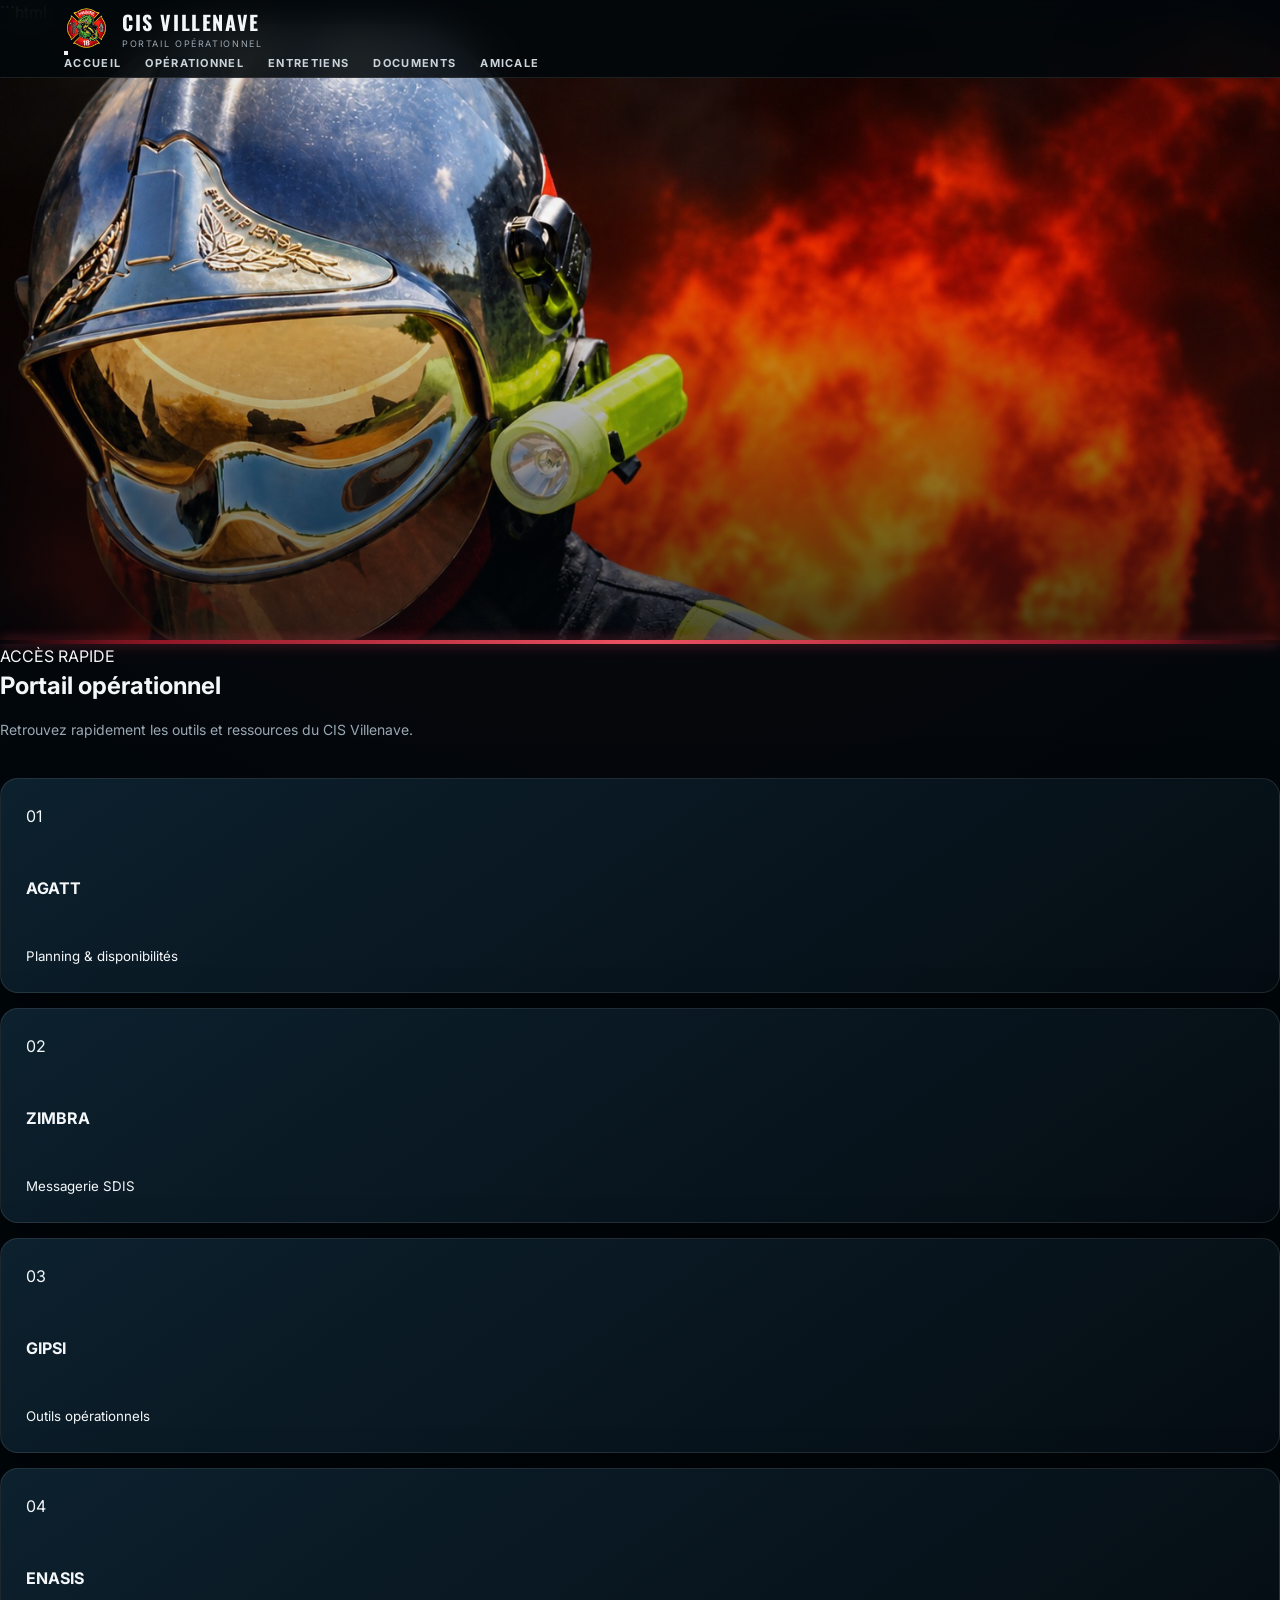
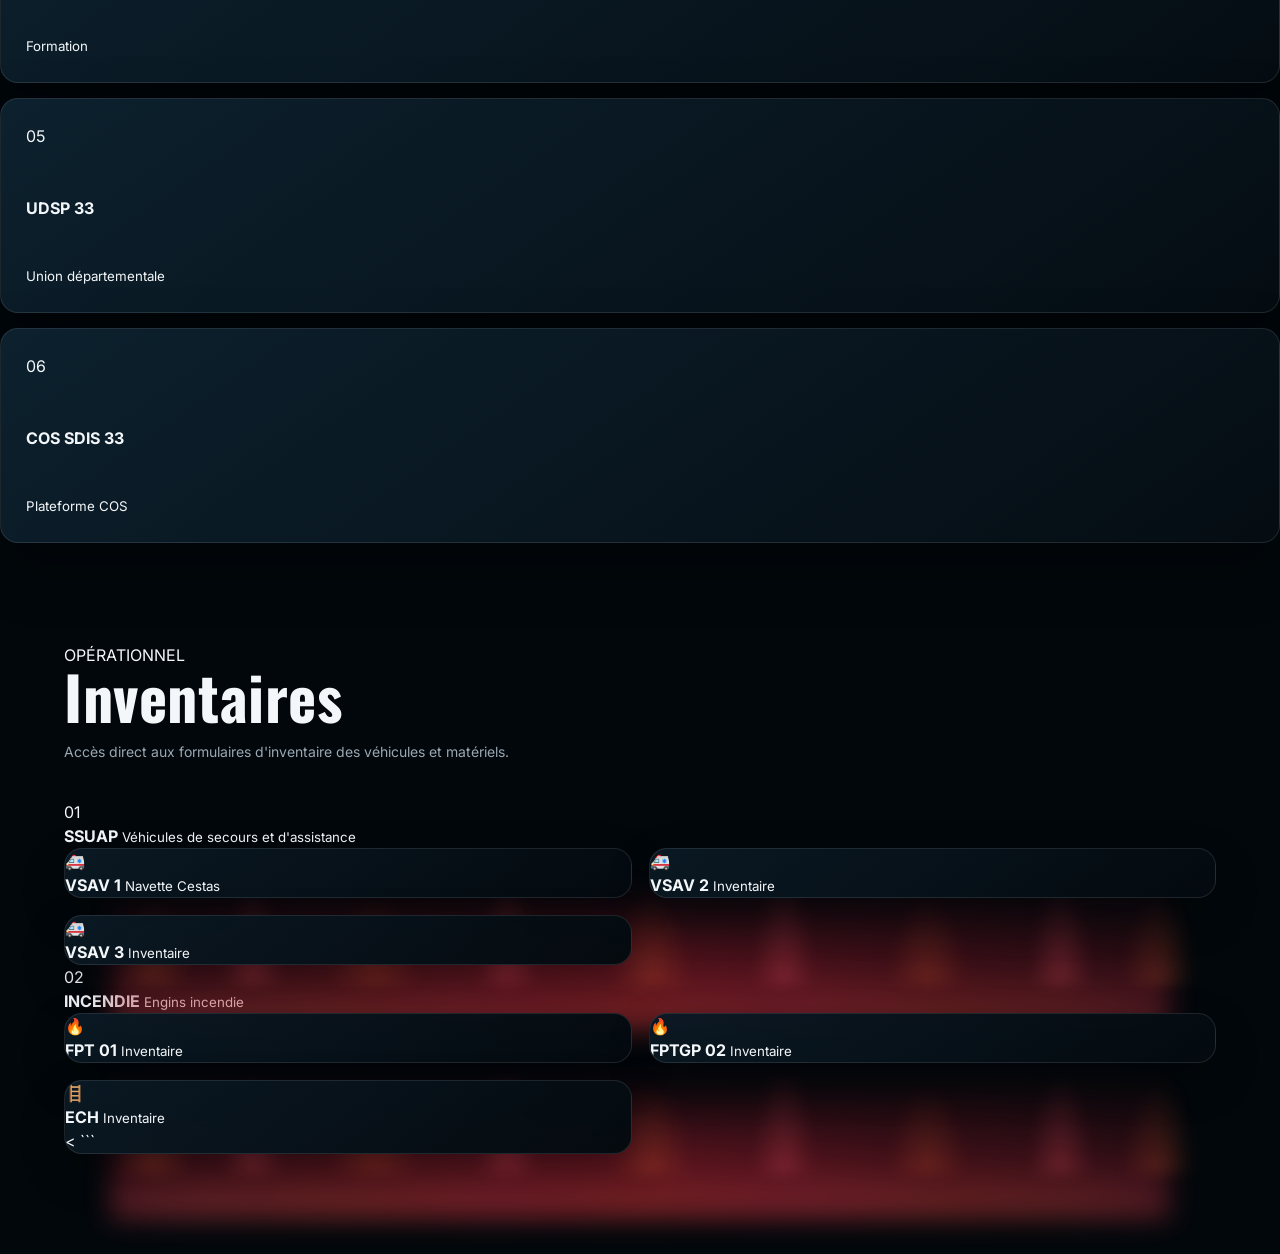
==== commit 9a2d925b: "Update print statement from 'Hello' to 'Goodbye'" ====
--- a/index.html
+++ b/index.html
@@ -1,3 +1,4 @@
+```html
 <!DOCTYPE html>
 <html lang="fr">
 
@@ -10,1101 +11,269 @@
     <link rel="preconnect" href="https://fonts.googleapis.com">
     <link rel="preconnect" href="https://fonts.gstatic.com" crossorigin>
 
-    <link href="https://fonts.googleapis.com/css2?family=Inter:wght@400;500;600;700;800&family=Oswald:wght@400;500;600&display=swap" rel="stylesheet">
+    <link href="https://fonts.googleapis.com/css2?family=Inter:wght@400;500;600;700;800&family=Oswald:wght@500;600;700&display=swap" rel="stylesheet">
 
     <link rel="stylesheet" href="cis.css">
 </head>
 
 <body>
 
+<!-- =========================================================
+     HEADER
+     ========================================================= -->
+
 <header class="site-header">
 
-    <a href="#accueil" class="brand">
-        <img src="logo1.png" alt="CIS Villenave">
-        <div>
-            <span>CENTRE D'INCENDIE ET DE SECOURS</span>
-            <strong>VILLENAVE</strong>
-        </div>
-    </a>
-
-    <nav class="main-nav">
-        <a href="#accueil">ACCUEIL</a>
-        <a href="#inventaires">INVENTAIRES</a>
-        <a href="#entretiens">ENTRETIENS</a>
-        <a href="#documents">DOCUMENTS</a>
-        <a href="#amicale">AMICALE</a>
-        <a href="#raccourcis">RACCOURCIS</a>
-    </nav>
+    <div class="header-inner">
+
+        <a href="#accueil" class="brand">
+            <img src="logo1.png" alt="CIS Villenave">
+            <div>
+                <strong>CIS VILLENAVE</strong>
+                <span>PORTAIL OPÉRATIONNEL</span>
+            </div>
+        </a>
+
+        <button class="menu-toggle" aria-label="Ouvrir le menu">
+            <span></span>
+            <span></span>
+            <span></span>
+        </button>
+
+        <nav class="main-nav">
+
+            <a href="#accueil">ACCUEIL</a>
+            <a href="#inventaires">OPÉRATIONNEL</a>
+            <a href="#entretiens">ENTRETIENS</a>
+            <a href="#documents">DOCUMENTS</a>
+            <a href="#amicale">AMICALE</a>
+
+        </nav>
+
+    </div>
 
 </header>
 
 
-<button
-    class="mobile-menu-toggle"
-    id="mobile-menu-toggle"
-    type="button"
-    aria-label="Ouvrir le menu"
-    aria-controls="mobile-menu"
-    aria-expanded="false"
->
-    <span></span>
-    <span></span>
-    <span></span>
-</button>
-
-<div class="mobile-menu-overlay" id="mobile-menu-overlay"></div>
-
-<aside class="mobile-menu" id="mobile-menu" aria-hidden="true">
-
-    <div class="mobile-menu-header">
-        <div>
-            <span class="mobile-menu-kicker">CIS VILLENAVE</span>
-            <strong>MENU</strong>
-        </div>
-
-        <button
-            class="mobile-menu-close"
-            id="mobile-menu-close"
-            type="button"
-            aria-label="Fermer le menu"
-        >
-            ×
-        </button>
-    </div>
-
-    <nav class="mobile-nav">
-
-        <a href="#accueil" class="mobile-nav-link">
+<main>
+
+<!-- =========================================================
+     HERO
+     ========================================================= -->
+
+<section id="accueil" class="hero">
+
+    <div class="hero-photo">
+
+        <img src="photo.png" alt="CIS Villenave">
+
+        <div class="hero-overlay"></div>
+
+    </div>
+
+</section>
+
+
+<!-- =========================================================
+     RACCOURCIS
+     ========================================================= -->
+
+<section class="quick-section">
+
+    <div class="section-heading">
+
+        <span class="eyebrow">ACCÈS RAPIDE</span>
+
+        <h1>
+            Portail opérationnel
+        </h1>
+
+        <p>
+            Retrouvez rapidement les outils et ressources du CIS Villenave.
+        </p>
+
+    </div>
+
+
+    <div class="quick-grid">
+
+        <a class="quick-card" href="https://agatt.sdis33.fr/public/index.php" target="_blank">
+            <span class="quick-number">01</span>
+            <strong>AGATT</strong>
+            <small>Planning & disponibilités</small>
+        </a>
+
+        <a class="quick-card" href="https://messagerie.sdis33.fr/" target="_blank">
+            <span class="quick-number">02</span>
+            <strong>ZIMBRA</strong>
+            <small>Messagerie SDIS</small>
+        </a>
+
+        <a class="quick-card" href="https://gate.sdis33.fr/gate/cloud/?domainid=1586354925552&orgname=sdis33" target="_blank">
+            <span class="quick-number">03</span>
+            <strong>GIPSI</strong>
+            <small>Outils opérationnels</small>
+        </a>
+
+        <a class="quick-card" href="https://enasis.fr/" target="_blank">
+            <span class="quick-number">04</span>
+            <strong>ENASIS</strong>
+            <small>Formation</small>
+        </a>
+
+        <a class="quick-card" href="https://www.udsp33.fr/" target="_blank">
+            <span class="quick-number">05</span>
+            <strong>UDSP 33</strong>
+            <small>Union départementale</small>
+        </a>
+
+        <a class="quick-card" href="https://www.cossdis33.fr/authentification/index?ReturnUrl=https%3A%2F%2Fwww.cossdis33.fr%2Fdossiers%2Flisterocumul" target="_blank">
+            <span class="quick-number">06</span>
+            <strong>COS SDIS 33</strong>
+            <small>Plateforme COS</small>
+        </a>
+
+    </div>
+
+</section>
+
+
+<!-- =========================================================
+     INVENTAIRES
+     ========================================================= -->
+
+<section id="inventaires" class="content-section inventory-section">
+
+    <div class="section-heading">
+
+        <span class="eyebrow">OPÉRATIONNEL</span>
+
+        <h2>
+            Inventaires
+        </h2>
+
+        <p>
+            Accès direct aux formulaires d'inventaire des véhicules et matériels.
+        </p>
+
+    </div>
+
+
+    <!-- SSUAP -->
+
+    <div class="inventory-block">
+
+        <div class="block-title">
             <span>01</span>
             <div>
-                <strong>ACCUEIL</strong>
-                <small>Page principale</small>
+                <strong>SSUAP</strong>
+                <small>Véhicules de secours et d'assistance</small>
             </div>
-        </a>
-
-        <a href="#inventaires" class="mobile-nav-link">
+        </div>
+
+
+        <div class="inventory-grid">
+
+            <a class="inventory-card" href="https://docs.google.com/forms/d/e/1FAIpQLSfL36Q.../viewform" target="_blank">
+
+                <div class="inventory-card-header">
+                    <span class="card-icon">🚑</span>
+
+                    <div>
+                        <strong>VSAV 1</strong>
+                        <small>Navette Cestas</small>
+                    </div>
+                </div>
+
+            </a>
+
+
+            <a class="inventory-card" href="https://docs.google.com/forms/d/e/1FAIpQLSfL36Q.../viewform" target="_blank">
+
+                <div class="inventory-card-header">
+                    <span class="card-icon">🚑</span>
+
+                    <div>
+                        <strong>VSAV 2</strong>
+                        <small>Inventaire</small>
+                    </div>
+                </div>
+
+            </a>
+
+
+            <a class="inventory-card" href="https://docs.google.com/forms/d/e/1FAIpQLSfL36Q.../viewform" target="_blank">
+
+                <div class="inventory-card-header">
+                    <span class="card-icon">🚑</span>
+
+                    <div>
+                        <strong>VSAV 3</strong>
+                        <small>Inventaire</small>
+                    </div>
+                </div>
+
+            </a>
+
+        </div>
+
+    </div>
+
+
+    <!-- INCENDIE -->
+
+    <div class="inventory-block">
+
+        <div class="block-title">
             <span>02</span>
             <div>
-                <strong>INVENTAIRES</strong>
-                <small>Véhicules et matériels</small>
-            </div>
-        </a>
-
-        <a href="#entretiens" class="mobile-nav-link">
-            <span>03</span>
-            <div>
-                <strong>ENTRETIENS</strong>
-                <small>Suivi des équipements</small>
-            </div>
-        </a>
-
-        <a href="#documents" class="mobile-nav-link">
-            <span>04</span>
-            <div>
-                <strong>DOCUMENTS</strong>
-                <small>Documents et formulaires</small>
-            </div>
-        </a>
-
-        <a href="#amicale" class="mobile-nav-link">
-            <span>05</span>
-            <div>
-                <strong>AMICALE</strong>
-                <small>Vie du CIS</small>
-            </div>
-        </a>
-
-        <a href="#raccourcis" class="mobile-nav-link">
-            <span>06</span>
-            <div>
-                <strong>RACCOURCIS</strong>
-                <small>Accès rapides</small>
-            </div>
-        </a>
-
-    </nav>
-
-    <div class="mobile-menu-footer">
-        PORTAIL OPÉRATIONNEL
-    </div>
-
-</aside>
-
-
-<main>
-
-<section id="accueil" class="hero">
-
-    <div class="hero-photo">
-        <img src="photo.png" alt="CIS Villenave">
-        <div class="hero-overlay"></div>
-    </div>
-
-</section>
-
-
-<section class="intro-section">
-
-    <div class="section-heading reveal">
-        <span class="section-kicker">ESPACE INTERNE</span>
-        <h2>Accès opérationnel</h2>
-    </div>
-
-    <div class="quick-grid quick-grid-five">
-
-        <a href="#inventaires" class="quick-card premium-card reveal">
-            <span class="card-number">01</span>
-            <div>
-                <span class="card-kicker">VÉHICULES</span>
-                <h3>Inventaires</h3>
-                <p>Accéder aux inventaires opérationnels.</p>
-            </div>
-        </a>
-
-        <a href="#entretiens" class="quick-card premium-card reveal">
-            <span class="card-number">02</span>
-            <div>
-                <span class="card-kicker">SUIVI</span>
-                <h3>Entretiens</h3>
-                <p>Accéder aux suivis et contrôles.</p>
-            </div>
-        </a>
-
-        <a href="#documents" class="quick-card premium-card reveal">
-            <span class="card-number">03</span>
-            <div>
-                <span class="card-kicker">RESSOURCES</span>
-                <h3>Documents</h3>
-                <p>Retrouver les documents utiles.</p>
-            </div>
-        </a>
-
-        <a href="#amicale" class="quick-card premium-card reveal">
-            <span class="card-number">04</span>
-            <div>
-                <span class="card-kicker">VIE DU CIS</span>
-                <h3>Amicale</h3>
-                <p>Sorties, commandes et informations.</p>
-            </div>
-        </a>
-
-        <a href="#raccourcis" class="quick-card premium-card reveal">
-            <span class="card-number">05</span>
-            <div>
-                <span class="card-kicker">ACCÈS RAPIDE</span>
-                <h3>Raccourcis</h3>
-                <p>Les outils utilisés au quotidien.</p>
-            </div>
-        </a>
-
-    </div>
-
-</section>
-
-
-<section id="inventaires" class="content-section">
-
-    <div class="section-heading reveal">
-        <span class="section-kicker">01 / OPÉRATIONNEL</span>
-        <h2>Inventaires</h2>
-        <p>Accès aux inventaires des véhicules et équipements du CIS.</p>
-    </div>
-
-
-    <div class="inventory-grid">
-
-        <!-- SSUAP -->
-        <article class="inventory-card premium-card reveal" data-collapsible>
-
-            <div class="inventory-header">
-                <div>
-                    <span class="inventory-code">01</span>
-                    <h3>SSUAP</h3>
-                    <p>Secours et soins d'urgence aux personnes</p>
-                </div>
-                <span class="inventory-plus">+</span>
-            </div>
-
-            <div class="inventory-content">
-
-                <div class="vehicle-grid">
-
-                    <div class="vehicle-card">
-                        <div>
-                            <span>VSAV 01</span>
-                            <small>Navette Cestas</small>
-                        </div>
-
-                        <div class="vehicle-buttons">
-
-                            <a class="inventory-button" target="_blank" rel="noopener noreferrer"
-                               href="https://docs.google.com/forms/d/e/1FAIpQLSfL36QKhU4DK_iWfPn4x19gmU9dLKnTLWVugFOpg3ryMzXapg/viewform?ouid=105918993275116743934&usp=sharing">
-                                Chef d’agrès
-                            </a>
-
-                            <a class="inventory-button" target="_blank" rel="noopener noreferrer"
-                               href="https://docs.google.com/forms/d/e/1FAIpQLSfN9bmArWPwC8NEfdnblLJE0y_ZaOb0yOlnw8BgW_F55drkiQ/viewform?ouid=105918993275116743934&usp=sharing">
-                                Conducteur
-                            </a>
-
-                            <a class="inventory-button" target="_blank" rel="noopener noreferrer"
-                               href="https://docs.google.com/forms/d/e/1FAIpQLSebAsFhD7KUh9XLMHKAeTNGjriSt-GvxNeqYLgoTC3nS7K8uA/viewform?ouid=105918993275116743934&usp=sharing">
-                                Équipier
-                            </a>
-
-                        </div>
-                    </div>
-
-
-                    <div class="vehicle-card">
-                        <div>
-                            <span>VSAV 02</span>
-                        </div>
-
-                        <div class="vehicle-buttons">
-
-                            <a class="inventory-button" target="_blank" rel="noopener noreferrer"
-                               href="https://docs.google.com/forms/d/e/1FAIpQLSe1eA0Huf_T1sYWfYJLW9qUiCo8_IYR5ksxcDNwUbu9nNtDWg/viewform?ouid=105918993275116743934&usp=sharing">
-                                Chef d’agrès
-                            </a>
-
-                            <a class="inventory-button" target="_blank" rel="noopener noreferrer"
-                               href="https://docs.google.com/forms/d/e/1FAIpQLSeNDvuMxyEKKqKmP8QXnKiAqz2-etivAUsY8djY-1vpnywdUg/viewform?ouid=105918993275116743934&usp=sharing">
-                                Conducteur
-                            </a>
-
-                            <a class="inventory-button" target="_blank" rel="noopener noreferrer"
-                               href="https://docs.google.com/forms/d/e/1FAIpQLSez3wjIVUbJyvEF3fLr3ypWshs6PR-rdwWS8wSdeNRq307w3w/viewform?ouid=105918993275116743934&usp=sharing">
-                                Équipier
-                            </a>
-
-                        </div>
-                    </div>
-
-
-                    <div class="vehicle-card">
-                        <div>
-                            <span>VSAV 03</span>
-                        </div>
-
-                        <div class="vehicle-buttons">
-
-                            <a class="inventory-button" target="_blank" rel="noopener noreferrer"
-                               href="https://docs.google.com/forms/d/e/1FAIpQLScgbGPy4RV--YguFozawOFSlJ7zzAFMduGsnY6KHvA_nMTxsw/viewform?ouid=105918993275116743934&usp=sharing">
-                                Chef d’agrès
-                            </a>
-
-                            <a class="inventory-button" target="_blank" rel="noopener noreferrer"
-                               href="https://docs.google.com/forms/d/e/1FAIpQLSe3hYxzlyHCIg_xiC_oHxIFeVI5MkSlTYq70egr3Y94Ct8h9w/viewform?ouid=105918993275116743934&usp=sharing">
-                                Conducteur
-                            </a>
-
-                            <a class="inventory-button" target="_blank" rel="noopener noreferrer"
-                               href="https://docs.google.com/forms/d/e/1FAIpQLSdRylJ0WaeCGLISlIBWq0tO3GZoghE-7KpfD2e5SPOXARe_pA/viewform?ouid=105918993275116743934&usp=sharing">
-                                Équipier
-                            </a>
-
-                        </div>
-                    </div>
-
-
-                    <div class="vehicle-card">
-                        <div>
-                            <span>ASU</span>
-                        </div>
-
-                        <div class="vehicle-buttons asu-buttons">
-
-                            <a class="inventory-button" target="_blank" rel="noopener noreferrer"
-                               href="https://docs.google.com/forms/d/e/1FAIpQLSe7PR0zvF8s1S_6WXaZ1bjyqoSbXXyRkYZxFiTqp1Z2TjZkoA/viewform?ouid=109470243720371980618&usp=sharing">
-                                PDG ASU
-                            </a>
-
-                            <a class="inventory-button" target="_blank" rel="noopener noreferrer"
-                               href="https://docs.google.com/forms/d/e/1FAIpQLScziBdaxCw204Pgq3e08IISIgJmAzAKsDHjrKkI0FuoFDjxeg/viewform?ouid=109470243720371980618&usp=sharing">
-                                Utilisation
-                            </a>
-
-                        </div>
-                    </div>
-
-                </div>
-            </div>
-        </article>
-
-
-        <!-- INCENDIE -->
-        <article class="inventory-card premium-card reveal" data-collapsible>
-
-            <div class="inventory-header">
-                <div>
-                    <span class="inventory-code">02</span>
-                    <h3>INCENDIE</h3>
-                    <p>Engins incendie</p>
-                </div>
-                <span class="inventory-plus">+</span>
-            </div>
-
-            <div class="inventory-content">
-
-                <div class="vehicle-grid">
-
-                    <a target="_blank" rel="noopener noreferrer"
-                       href="https://docs.google.com/forms/d/e/1FAIpQLSd9eU-5nNT6gkXeXWvM4jl7qaxTKc8Hu_hd_CGGYWYdc3MpHg/viewform?ouid=105918993275116743934&usp=sharing"
-                       class="vehicle-card">
-                        <span>FPT 01</span>
-                        <small>Fourgon pompe tonne</small>
-                    </a>
-
-                    <a target="_blank" rel="noopener noreferrer"
-                       href="https://docs.google.com/forms/d/e/1FAIpQLSfYTSP2b4F6XAgsyKSXNlQE8WmGoWypcZfZNSa2CI6vs2N3Lw/viewform"
-                       class="vehicle-card">
-                        <span>FPTGP 02</span>
-                        <small>FPT grande puissance</small>
-                    </a>
-
-                    <a target="_blank" rel="noopener noreferrer"
-                       href="https://docs.google.com/forms/d/e/1FAIpQLSe5RfSPqzXc39O40FYURZxkLmjuwQ1jBlEEKpgJZPCCtjn39A/viewform?ouid=105918993275116743934&usp=sharing"
-                       class="vehicle-card">
-                        <span>ECH</span>
-                        <small>Échelle</small>
-                    </a>
-
-                    <a target="_blank" rel="noopener noreferrer"
-                       href="https://docs.google.com/forms/d/e/1FAIpQLSdsKyJJkTkoiJEL1euuLlERXf1S8NMHm4DnjmsZSfvnbQll1w/viewform?ouid=105918993275116743934&usp=sharing"
-                       class="vehicle-card">
-                        <span>FMOGP</span>
-                        <small>Feux majeurs</small>
-                    </a>
-
-                    <a target="_blank" rel="noopener noreferrer"
-                       href="https://docs.google.com/forms/d/e/1FAIpQLSdmcnS6v5ICCbmuHJ9lJDz1taCs1w9tKfj-Pz1_ie6bzsLd9w/viewform?ouid=105918993275116743934&usp=sharing"
-                       class="vehicle-card">
-                        <span>VL CDGG</span>
-                        <small>Véhicule léger</small>
-                    </a>
-
-                </div>
-            </div>
-        </article>
-
-
-        <!-- DIV -->
-        <article class="inventory-card premium-card reveal" data-collapsible>
-
-            <div class="inventory-header">
-                <div>
-                    <span class="inventory-code">03</span>
-                    <h3>DIV</h3>
-                    <p>Divers</p>
-                </div>
-                <span class="inventory-plus">+</span>
-            </div>
-
-            <div class="inventory-content">
-
-                <div class="vehicle-grid">
-
-                    <a target="_blank" rel="noopener noreferrer"
-                       href="https://docs.google.com/forms/d/e/1FAIpQLScxACmuw41XjsE-xWaNp0hVASIMMaTYH3z3zqB-2ywrCdb6tw/viewform?usp=sharing&ouid=105918993275116743934"
-                       class="vehicle-card">
-                        <span>VTU 1 (VIA)</span>
-                        <small>Véhicule tout usage</small>
-                    </a>
-
-                    <a target="_blank" rel="noopener noreferrer"
-                       href="https://docs.google.com/forms/d/e/1FAIpQLSfx2WoNMi9p6lq8BGZL36s8l78ZDq-CU32db0z8Ej0rH0dGHg/viewform?ouid=105918993275116743934&usp=sharing"
-                       class="vehicle-card">
-                        <span>VTU 2</span>
-                        <small>Véhicule tout usage</small>
-                    </a>
-
-                    <a target="_blank" rel="noopener noreferrer"
-                       href="https://docs.google.com/forms/d/e/1FAIpQLSdgsz1o1LmwStk5MBDEh8DE0OjGyTTOqhAf8_8FgcMBXhzITw/viewform?ouid=105918993275116743934&usp=sharing"
-                       class="vehicle-card">
-                        <span>VSR M</span>
-                        <small>Secours routier</small>
-                    </a>
-
-                </div>
-            </div>
-        </article>
-
-
-        <!-- FDF -->
-        <article class="inventory-card premium-card reveal" data-collapsible>
-
-            <div class="inventory-header">
-                <div>
-                    <span class="inventory-code">04</span>
-                    <h3>FDF</h3>
-                    <p>Feux de forêt</p>
-                </div>
-                <span class="inventory-plus">+</span>
-            </div>
-
-            <div class="inventory-content">
-
-                <div class="vehicle-grid">
-
-                    <a target="_blank" rel="noopener noreferrer"
-                       href="https://docs.google.com/forms/d/e/1FAIpQLSdDMChI_Hcr2wDC9QvOvBT5Df-sJo7sq4oLvlZl9bfk5zM2SQ/viewform?ouid=105918993275116743934&usp=sharing"
-                       class="vehicle-card">
-                        <span>CCF 1</span>
-                        <small>Camion citerne feux</small>
-                    </a>
-
-                    <a target="_blank" rel="noopener noreferrer"
-                       href="https://docs.google.com/forms/d/e/1FAIpQLSePFPzBk9gy1pQJrWOkPhRnHlgxwZ_cEE4uLnmIGdL7Y7biNg/viewform?ouid=105918993275116743934&usp=sharing"
-                       class="vehicle-card">
-                        <span>CCF 2</span>
-                        <small>Camion citerne feux</small>
-                    </a>
-
-                    <a target="_blank" rel="noopener noreferrer"
-                       href="https://docs.google.com/forms/d/e/1FAIpQLScIlR58n4OSfEpPeUWPjBBcXQJE1YW6EedRF9tziXUaRshSHA/viewform?ouid=105918993275116743934&usp=sharing"
-                       class="vehicle-card">
-                        <span>VLHR</span>
-                        <small>Véhicule léger hors route</small>
-                    </a>
-
-                    <a target="_blank" rel="noopener noreferrer"
-                       href="https://docs.google.com/forms/d/e/1FAIpQLSfus4aV20csHkS4QW2ImAN_t5QBxSnv3Texai13ADbGlQ63jw/viewform"
-                       class="vehicle-card">
-                        <span>AMSEC</span>
-                        <small>Appui spécialisé</small>
-                    </a>
-
-                </div>
-            </div>
-        </article>
-
-
-        <!-- SPÉCIALITÉS -->
-        <article class="inventory-card premium-card reveal" data-collapsible>
-
-            <div class="inventory-header">
-                <div>
-                    <span class="inventory-code">05</span>
-                    <h3>SPÉCIALITÉS</h3>
-                    <p>Ressources spécialisées</p>
-                </div>
-                <span class="inventory-plus">+</span>
-            </div>
-
-            <div class="inventory-content">
-
-                <div class="vehicle-grid">
-
-                    <a target="_blank" rel="noopener noreferrer"
-                       href="https://docs.google.com/forms/d/e/1FAIpQLScbJ4rl3exzf2poyy066Ap8KIxtIil63gRp0yjDs76jo0G02g/viewform?usp=header"
-                       class="vehicle-card">
-                        <span>ELD</span>
-                        <small>Équipe spécialisée</small>
-                    </a>
-
-                    <a target="_blank" rel="noopener noreferrer"
-                       href="https://docs.google.com/forms/d/e/1FAIpQLSd4PTpwoy6y--ZvKibPerkZNp4RajKCW_I4WjuMwNZf-q_cDg/viewform"
-                       class="vehicle-card">
-                        <span>DRONE</span>
-                        <small>Drone opérationnel</small>
-                    </a>
-
-                </div>
-            </div>
-        </article>
-
-
-        <!-- STANDARD -->
-        <article class="inventory-card premium-card reveal" data-collapsible>
-
-            <div class="inventory-header">
-                <div>
-                    <span class="inventory-code">06</span>
-                    <h3>STANDARD</h3>
-                    <p>Équipements standards</p>
-                </div>
-                <span class="inventory-plus">+</span>
-            </div>
-
-            <div class="inventory-content">
-
-                <div class="vehicle-grid">
-
-                    <a target="_blank" rel="noopener noreferrer"
-                       href="https://docs.google.com/forms/d/e/1FAIpQLScdd2DsB_Wz0qSrbNyVSzvNkQPEw4Qotl6O9GvUJop908IG1g/viewform?ouid=105918993275116743934&usp=sharing"
-                       class="vehicle-card">
-                        <span>STAS</span>
-                        <small>Équipement standard</small>
-                    </a>
-
-                    <a target="_blank" rel="noopener noreferrer"
-                       href="https://docs.google.com/forms/d/e/1FAIpQLSdPNLqQEVznCv8ssJ1XHmXJHBbxI8Wp2dBcZ3Heid1VcTnd5Q/viewform?ouid=105918993275116743934&usp=sharing"
-                       class="vehicle-card">
-                        <span>SAC PS STAS</span>
-                        <small>Matériel standard</small>
-                    </a>
-
-                </div>
-            </div>
-        </article>
-
-
-        <!-- CASERNEMENT -->
-        <article class="inventory-card premium-card reveal" data-collapsible>
-
-            <div class="inventory-header">
-                <div>
-                    <span class="inventory-code">07</span>
-                    <h3>CASERNEMENT</h3>
-                    <p>Ressources du centre</p>
-                </div>
-                <span class="inventory-plus">+</span>
-            </div>
-
-            <div class="inventory-content">
-
-                <div class="vehicle-grid">
-
-                    <a target="_blank" rel="noopener noreferrer"
-                       href="https://docs.google.com/forms/d/e/1FAIpQLSdKEdVyX-ITwIlX0ebpzCnUv12Ihp459CcIW13tg9Wz7VyOrA/viewform?ouid=105918993275116743934&usp=sharing"
-                       class="vehicle-card">
-                        <span>RÉSERVE INC</span>
-                        <small>Réserve incendie</small>
-                    </a>
-
-                    <a target="_blank" rel="noopener noreferrer"
-                       href="https://docs.google.com/forms/d/e/1FAIpQLScQ4mzrZjtt0AR9aKFWobl8DNGo-sbTzUiu4pML1xfWlsdzSg/viewform?ouid=105918993275116743934&usp=sharing"
-                       class="vehicle-card">
-                        <span>PHARMACIE ASU</span>
-                        <small>Pharmacie</small>
-                    </a>
-
-                </div>
-            </div>
-        </article>
-
-
-        <!-- RÉSULTATS -->
-        <a target="_blank"
-           rel="noopener noreferrer"
-           href="https://docs.google.com/spreadsheets/d/15uACdTHwLiXYEPtjc5J4dOz0961-pVyXXckQmzDewpI/edit?usp=sharing"
-           class="result-card premium-card reveal">
-
-            <div>
-                <span class="section-kicker">BILAN</span>
-                <h3>RÉSULTATS INVENTAIRES</h3>
-                <p>Consulter les résultats des inventaires.</p>
-            </div>
-
-        </a>
-
-    </div>
-
-</section>
-
-
-<section id="entretiens" class="content-section">
-
-    <div class="section-heading reveal">
-
-        <span class="section-kicker">02 / SUIVI</span>
-
-        <h2>Entretiens</h2>
-
-        <p>
-            Accès direct aux formulaires de suivi et d'entretien des véhicules.
-        </p>
-
-    </div>
-
-
-    <article class="inventory-card premium-card reveal entretien-card" data-collapsible>
-
-        <div class="inventory-header">
-
-            <div>
-                <span class="inventory-code">01</span>
-
-                <h3>ENTRETIENS VÉHICULES</h3>
-
-                <p>
-                    Contrôles et entretiens des véhicules du CIS.
-                </p>
-            </div>
-
-            <span class="inventory-plus">+</span>
-
-        </div>
-
-
-        <div class="inventory-content">
-
-            <div class="maintenance-grid">
-
-                <a class="maintenance-card" target="_blank" rel="noopener noreferrer"
-                   href="https://docs.google.com/forms/d/e/1FAIpQLSfZQSjmudmFNhIiM9rMcCZNVQ7Q8170Wa6AyoV86-jAAZXQWA/viewform?ouid=105918993275116743934&usp=sharing">
-                    <span>🚒</span>
-                    <strong>FPT 01</strong>
-                    <small>Entretien</small>
-                </a>
-
-                <a class="maintenance-card" target="_blank" rel="noopener noreferrer"
-                   href="https://docs.google.com/forms/d/e/1FAIpQLSeZ56XeTt0LrIe5a1a1I8CDqd3iHFU_e8G60ZZb0dUefL2UrA/viewform?ouid=105918993275116743934&usp=sharing">
-                    <span>🚒</span>
-                    <strong>FPTGP 02</strong>
-                    <small>Entretien</small>
-                </a>
-
-                <a class="maintenance-card" target="_blank" rel="noopener noreferrer"
-                   href="https://docs.google.com/forms/d/e/1FAIpQLSdp7xykQc6NyZiupN6Z4C1GCCv_UgkQ7hZozlaYLhW-iRQ6ZQ/viewform?ouid=105918993275116743934&usp=sharing">
-                    <span>🚒</span>
-                    <strong>ECH</strong>
-                    <small>Entretien</small>
-                </a>
-
-                <a class="maintenance-card" target="_blank" rel="noopener noreferrer"
-                   href="https://docs.google.com/forms/d/e/1FAIpQLSexPEtpJJaCjY6opzUm7rM04LYddi6be8BpXhpt57niuaqklQ/viewform?ouid=105918993275116743934&usp=sharing">
-                    <span>🚑</span>
-                    <strong>VSAV 1</strong>
-                    <small>Entretien</small>
-                </a>
-
-                <a class="maintenance-card" target="_blank" rel="noopener noreferrer"
-                   href="https://docs.google.com/forms/d/e/1FAIpQLSfK6T-RljeWJKpeQKXlDfJQp76ILd6vx72KZTq9Pu3ay5Ytkg/viewform?ouid=105918993275116743934&usp=sharing">
-                    <span>🚑</span>
-                    <strong>VSAV 2</strong>
-                    <small>Entretien</small>
-                </a>
-
-                <a class="maintenance-card" target="_blank" rel="noopener noreferrer"
-                   href="https://docs.google.com/forms/d/e/1FAIpQLSd-YqNzMoOnLyfymA_F8GQeqwPyc9fKqQ3icW5pwQhSA2fBaw/viewform?ouid=105918993275116743934&usp=sharing">
-                    <span>🚑</span>
-                    <strong>VSAV 3</strong>
-                    <small>Entretien</small>
-                </a>
-
-                <a class="maintenance-card" target="_blank" rel="noopener noreferrer"
-                   href="https://docs.google.com/forms/d/e/1FAIpQLScGpf5CnajHpkX1shdvShQ0K1zE42meWOZIpfNiIXZ1F-C3cQ/viewform?ouid=105918993275116743934&usp=sharing">
-                    <span>🌲</span>
-                    <strong>CCF 1</strong>
-                    <small>Entretien</small>
-                </a>
-
-                <a class="maintenance-card" target="_blank" rel="noopener noreferrer"
-                   href="https://docs.google.com/forms/d/e/1FAIpQLSfCB2kfLpJh7Twf0AdOZjXpEPbtZv7S_Yzswycm9HmGlEg2LQ/viewform?ouid=105918993275116743934&usp=sharing">
-                    <span>🌲</span>
-                    <strong>CCF 2</strong>
-                    <small>Entretien</small>
-                </a>
-
-                <a class="maintenance-card" target="_blank" rel="noopener noreferrer"
-                   href="https://docs.google.com/forms/d/e/1FAIpQLSftcEsezcTAlCkSyYK3tQetz5XOV76e3ItEgNiL6ohq9zmSMw/viewform?ouid=105918993275116743934&usp=sharing">
-                    <span>🌲</span>
-                    <strong>VLHR</strong>
-                    <small>Entretien</small>
-                </a>
-
-                <a class="maintenance-card" target="_blank" rel="noopener noreferrer"
-                   href="https://docs.google.com/forms/d/e/1FAIpQLScrbu5B8utOjph7NM5iGsWJkVdcKeDt9mORvsaqjAx5S-1SVg/viewform?ouid=105918993275116743934&usp=sharing">
-                    <span>🚒</span>
-                    <strong>FMOGP</strong>
-                    <small>Entretien</small>
-                </a>
-
-                <a class="maintenance-card" target="_blank" rel="noopener noreferrer"
-                   href="https://docs.google.com/forms/d/e/1FAIpQLSc6CeuZIV-1c0EXIFWpWxX2qwSDa9TMi8J0I673H2_xvfYjeA/viewform?ouid=105918993275116743934&usp=sharing">
-                    <span>🛠️</span>
-                    <strong>VSR M</strong>
-                    <small>Entretien</small>
-                </a>
-
-                <a class="maintenance-card" target="_blank" rel="noopener noreferrer"
-                   href="https://docs.google.com/forms/d/e/1FAIpQLSf3HfP82F2Om6bb23rBeJdnOhDa16bOjVRXHDAS_0Wtgxbrnw/viewform?ouid=105918993275116743934&usp=sharing">
-                    <span>🛠️</span>
-                    <strong>VTU 1 (VIA)</strong>
-                    <small>Entretien</small>
-                </a>
-
-                <a class="maintenance-card" target="_blank" rel="noopener noreferrer"
-                   href="https://docs.google.com/forms/d/e/1FAIpQLSdVecrUXja7EYTMccqFexNsJ2op8UDjhzVD889DQG_xLHZCDw/viewform?ouid=105918993275116743934&usp=sharing">
-                    <span>🛠️</span>
-                    <strong>VTU 2</strong>
-                    <small>Entretien</small>
-                </a>
-
-                <a class="maintenance-card" target="_blank" rel="noopener noreferrer"
-                   href="https://docs.google.com/forms/d/e/1FAIpQLSeTErRJarDO-FcVdIecawmBva-XAX2xolyWbDlLOqFdmLXGLg/viewform?ouid=105918993275116743934&usp=sharing">
-                    <span>🚑</span>
-                    <strong>VLS 1</strong>
-                    <small>Entretien</small>
-                </a>
-
-                <a class="maintenance-card" target="_blank" rel="noopener noreferrer"
-                   href="https://docs.google.com/forms/d/e/1FAIpQLSdebOPjUy2yD8771XaYzOo7aeDxmAzryuR22ecRT2y184BACQ/viewform?ouid=105918993275116743934&usp=sharing">
-                    <span>🚑</span>
-                    <strong>VLS 2</strong>
-                    <small>Entretien</small>
-                </a>
-
-                <a class="maintenance-card" target="_blank" rel="noopener noreferrer"
-                   href="https://docs.google.com/forms/d/e/1FAIpQLSfL7ula_m4T8RUsMjSnQ5N0PKrDzz5S7tGaJ6ddTo2HwuB_EA/viewform?ouid=105918993275116743934&usp=sharing">
-                    <span>🚑</span>
-                    <strong>VLS 3</strong>
-                    <small>Entretien</small>
-                </a>
-
-                <a class="maintenance-card" target="_blank" rel="noopener noreferrer"
-                   href="https://docs.google.com/forms/d/e/1FAIpQLSd4PTpwoy6y--ZvKibPerkZNp4RajKCW_I4WjuMwNZf-q_cDg/viewform">
-                    <span>🛸</span>
-                    <strong>V DRONE</strong>
-                    <small>Entretien</small>
-                </a>
-
+                <strong>INCENDIE</strong>
+                <small>Engins incendie</small>
             </div>
         </div>
-    </article>
-
-</section>
-
-
-<section id="documents" class="content-section">
-
-    <div class="section-heading reveal">
-        <span class="section-kicker">03 / RESSOURCES</span>
-        <h2>Documents</h2>
-        <p>Retrouvez les documents et ressources utiles du CIS.</p>
-    </div>
-
-    <div class="resource-grid">
-
-        <article class="resource-card premium-card reveal" data-collapsible>
-            <div class="resource-header">
-                <div>
-                    <span class="resource-number">01</span>
-                    <h3>NOTES DE SERVICE</h3>
-                    <p>Dossier Google Drive</p>
-                </div>
-                <span class="resource-plus">+</span>
-            </div>
-
-            <div class="resource-content">
-                <a href="https://drive.google.com/drive/folders/1mZU_QXucWcthPotO1mkU4cxS8GGF8erV?usp=sharing"
-                   target="_blank" rel="noopener noreferrer" class="large-button">
-                    OUVRIR LE DOSSIER
-                </a>
-            </div>
-        </article>
-
-        <article class="resource-card premium-card reveal" data-collapsible>
-            <div class="resource-header">
-                <div>
-                    <span class="resource-number">02</span>
-                    <h3>PROCÉDURES OPÉRATIONNELLES</h3>
-                    <p>Dossier Google Drive</p>
-                </div>
-                <span class="resource-plus">+</span>
-            </div>
-
-            <div class="resource-content">
-                <a href="https://drive.google.com/drive/folders/162tWotH18UoYEwiueZNTLvwbDYLzesX?usp=sharing"
-                   target="_blank" rel="noopener noreferrer" class="large-button">
-                    OUVRIR LE DOSSIER
-                </a>
-            </div>
-        </article>
-
-        <article class="resource-card premium-card reveal" data-collapsible>
-            <div class="resource-header">
-                <div>
-                    <span class="resource-number">03</span>
-                    <h3>SSUAP</h3>
-                    <p>Dossier Google Drive</p>
-                </div>
-                <span class="resource-plus">+</span>
-            </div>
-
-            <div class="resource-content">
-                <a href="https://drive.google.com/drive/folders/1oXW1lqGMaBO__y8poG2fD16YAqLebj5T?usp=sharing"
-                   target="_blank" rel="noopener noreferrer" class="large-button">
-                    OUVRIR LE DOSSIER
-                </a>
-            </div>
-        </article>
-
-        <article class="resource-card premium-card reveal" data-collapsible>
-            <div class="resource-header">
-                <div>
-                    <span class="resource-number">04</span>
-                    <h3>FDF</h3>
-                    <p>Dossier Google Drive</p>
-                </div>
-                <span class="resource-plus">+</span>
-            </div>
-
-            <div class="resource-content">
-                <a href="https://drive.google.com/drive/mobile/folders/1S62aYs2HzCjxg-smzg9RKRJuesNdlRdp?usp=sharing"
-                   target="_blank" rel="noopener noreferrer" class="large-button">
-                    OUVRIR LE DOSSIER
-                </a>
-            </div>
-        </article>
-
-        <article class="resource-card premium-card reveal" data-collapsible>
-            <div class="resource-header">
-                <div>
-                    <span class="resource-number">05</span>
-                    <h3>DRIVE</h3>
-                    <p>Référentiel formation</p>
-                </div>
-                <span class="resource-plus">+</span>
-            </div>
-
-            <div class="resource-content">
-                <a href="https://drive.google.com/drive/mobile/folders/1yFyqAzbyJ7C4_enN2PCHoPK3YlpPo9mR"
-                   target="_blank" rel="noopener noreferrer" class="large-button">
-                    OUVRIR LE DOSSIER
-                </a>
-            </div>
-        </article>
-
-    </div>
-
-</section>
-
-
-<section id="amicale" class="content-section">
-
-    <div class="section-heading reveal">
-        <span class="section-kicker">04 / VIE DU CIS</span>
-        <h2>Amicale</h2>
-        <p>Accès aux rubriques de l'Amicale des Sapeurs-Pompiers de Madère.</p>
-    </div>
-
-    <div class="resource-grid amicale-grid">
-
-        <article class="resource-card premium-card reveal" data-collapsible>
-            <div class="resource-header">
-                <div><span class="resource-number">01</span><h3>NOUVEAUTÉS</h3><p>Actualités de l'amicale</p></div>
-                <span class="resource-plus">+</span>
-            </div>
-            <div class="resource-content">
-                <a href="https://sites.google.com/view/amicale-pompiers-madere/menu/nouveautes" target="_blank" rel="noopener noreferrer" class="large-button">ACCÉDER</a>
-            </div>
-        </article>
-
-        <article class="resource-card premium-card reveal" data-collapsible>
-            <div class="resource-header">
-                <div><span class="resource-number">02</span><h3>INSCRIPTIONS / COMMANDES</h3><p>Sorties et commandes</p></div>
-                <span class="resource-plus">+</span>
-            </div>
-            <div class="resource-content">
-                <a href="https://sites.google.com/view/amicale-pompiers-madere/menu/inscriptions-sorties-commandes" target="_blank" rel="noopener noreferrer" class="large-button">ACCÉDER</a>
-            </div>
-        </article>
-
-        <article class="resource-card premium-card reveal" data-collapsible>
-            <div class="resource-header">
-                <div><span class="resource-number">03</span><h3>TRÉSORERIE</h3><p>Gestion de l'amicale</p></div>
-                <span class="resource-plus">+</span>
-            </div>
-            <div class="resource-content">
-                <a href="https://sites.google.com/view/amicale-pompiers-madere/menu/tresorerie" target="_blank" rel="noopener noreferrer" class="large-button">ACCÉDER</a>
-            </div>
-        </article>
-
-        <article class="resource-card premium-card reveal" data-collapsible>
-            <div class="resource-header">
-                <div><span class="resource-number">04</span><h3>LOCATION</h3><p>Location de matériel</p></div>
-                <span class="resource-plus">+</span>
-            </div>
-            <div class="resource-content">
-                <a href="https://sites.google.com/view/amicale-pompiers-madere/menu/locations" target="_blank" rel="noopener noreferrer" class="large-button">ACCÉDER</a>
-            </div>
-        </article>
-
-        <article class="resource-card premium-card reveal" data-collapsible>
-            <div class="resource-header">
-                <div><span class="resource-number">05</span><h3>DOCUMENTS CADRES</h3><p>Documents de référence</p></div>
-                <span class="resource-plus">+</span>
-            </div>
-            <div class="resource-content">
-                <a href="https://sites.google.com/view/amicale-pompiers-madere/menu/documents-cadre" target="_blank" rel="noopener noreferrer" class="large-button">ACCÉDER</a>
-            </div>
-        </article>
-
-        <article class="resource-card premium-card reveal" data-collapsible>
-            <div class="resource-header">
-                <div><span class="resource-number">06</span><h3>ADHÉRENTS</h3><p>Espace adhérents</p></div>
-                <span class="resource-plus">+</span>
-            </div>
-            <div class="resource-content">
-                <a href="https://sites.google.com/view/amicale-pompiers-madere/menu/adherents" target="_blank" rel="noopener noreferrer" class="large-button">ACCÉDER</a>
-            </div>
-        </article>
-
-        <article class="resource-card premium-card reveal" data-collapsible>
-            <div class="resource-header">
-                <div><span class="resource-number">07</span><h3>CALENDRIERS</h3><p>Calendriers de l'amicale</p></div>
-                <span class="resource-plus">+</span>
-            </div>
-            <div class="resource-content">
-                <a href="https://sites.google.com/view/amicale-pompiers-madere/menu/calendriers" target="_blank" rel="noopener noreferrer" class="large-button">ACCÉDER</a>
-            </div>
-        </article>
-
-        <article class="resource-card premium-card reveal" data-collapsible>
-            <div class="resource-header">
-                <div><span class="resource-number">08</span><h3>BAL</h3><p>Bal 2026</p></div>
-                <span class="resource-plus">+</span>
-            </div>
-            <div class="resource-content">
-                <a href="https://sites.google.com/view/amicale-pompiers-madere/menu/bal-2026" target="_blank" rel="noopener noreferrer" class="large-button">ACCÉDER</a>
-            </div>
-        </article>
-
-        <article class="resource-card premium-card reveal" data-collapsible>
-            <div class="resource-header">
-                <div><span class="resource-number">09</span><h3>CONTACT</h3><p>Contacter l'amicale</p></div>
-                <span class="resource-plus">+</span>
-            </div>
-            <div class="resource-content">
-                <a href="https://sites.google.com/view/amicale-pompiers-madere/menu/contact" target="_blank" rel="noopener noreferrer" class="large-button">ACCÉDER</a>
-            </div>
-        </article>
-
-        <article class="resource-card premium-card reveal" data-collapsible>
-            <div class="resource-header">
-                <div><span class="resource-number">10</span><h3>PARTENARIAT</h3><p>Partenaires de l'amicale</p></div>
-                <span class="resource-plus">+</span>
-            </div>
-            <div class="resource-content">
-                <a href="https://sites.google.com/view/amicale-pompiers-madere/menu/partenariat" target="_blank" rel="noopener noreferrer" class="large-button">ACCÉDER</a>
-            </div>
-        </article>
-
-        <article class="resource-card premium-card reveal" data-collapsible>
-            <div class="resource-header">
-                <div><span class="resource-number">11</span><h3>BUREAU</h3><p>Bureau de l'amicale</p></div>
-                <span class="resource-plus">+</span>
-            </div>
-            <div class="resource-content">
-                <a href="https://sites.google.com/view/amicale-pompiers-madere/menu/bureau" target="_blank" rel="noopener noreferrer" class="large-button">ACCÉDER</a>
-            </div>
-        </article>
-
-        <article class="resource-card premium-card reveal" data-collapsible>
-            <div class="resource-header">
-                <div><span class="resource-number">12</span><h3>SUMUP</h3><p>Recharger la carte du MES</p></div>
-                <span class="resource-plus">+</span>
-            </div>
-            <div class="resource-content">
-                <a href="https://pay.sumup.com/b2c/QN2MQ7XB?utm_campaign=pdf&utm_medium=print&utm_source=qr" target="_blank" rel="noopener noreferrer" class="large-button">ACCÉDER</a>
-            </div>
-        </article>
-
-    </div>
-
-</section>
-
-
-<section id="raccourcis" class="content-section">
-
-    <div class="section-heading reveal">
-        <span class="section-kicker">05 / ACCÈS RAPIDE</span>
-        <h2>Raccourcis</h2>
-        <p>Accès directs aux services utilisés au CIS.</p>
-    </div>
-
-    <div class="resource-grid shortcut-resource-grid">
-
-        <article class="resource-card premium-card reveal" data-collapsible>
-            <div class="resource-header">
-                <div><span class="resource-number">01</span><h3>AGATT</h3><p>Planning et gestion</p></div>
-                <span class="resource-plus">+</span>
-            </div>
-            <div class="resource-content">
-                <a href="https://agatt.sdis33.fr/public/index.php" target="_blank" rel="noopener noreferrer" class="large-button">OUVRIR AGATT</a>
-            </div>
-        </article>
-
-        <article class="resource-card premium-card reveal" data-collapsible>
-            <div class="resource-header">
-                <div><span class="resource-number">02</span><h3>ZIMBRA</h3><p>Messagerie</p></div>
-                <span class="resource-plus">+</span>
-            </div>
-            <div class="resource-content">
-                <a href="https://messagerie.sdis33.fr/" target="_blank" rel="noopener noreferrer" class="large-button">OUVRIR ZIMBRA</a>
-            </div>
-        </article>
-
-        <article class="resource-card premium-card reveal" data-collapsible>
-            <div class="resource-header">
-                <div><span class="resource-number">03</span><h3>GIPSI</h3><p>Accès SDIS</p></div>
-                <span class="resource-plus">+</span>
-            </div>
-            <div class="resource-content">
-                <a href="https://gate.sdis33.fr/gate/cloud/?domainid=1586354925552&orgname=sdis33" target="_blank" rel="noopener noreferrer" class="large-button">OUVRIR GIPSI</a>
-            </div>
-        </article>
-
-        <article class="resource-card premium-card reveal" data-collapsible>
-            <div class="resource-header">
-                <div><span class="resource-number">04</span><h3>ENASIS</h3><p>Plateforme de formation</p></div>
-                <span class="resource-plus">+</span>
-            </div>
-            <div class="resource-content">
-                <a href="https://enasis.fr/" target="_blank" rel="noopener noreferrer" class="large-button">OUVRIR ENASIS</a>
-            </div>
-        </article>
-
-        <article class="resource-card premium-card reveal" data-collapsible>
-            <div class="resource-header">
-                <div><span class="resource-number">05</span><h3>UDSP 33</h3><p>Union départementale</p></div>
-                <span class="resource-plus">+</span>
-            </div>
-            <div class="resource-content">
-                <a href="https://www.udsp33.fr/" target="_blank" rel="noopener noreferrer" class="large-button">OUVRIR UDSP 33</a>
-            </div>
-        </article>
-
-        <article class="resource-card premium-card reveal" data-collapsible>
-            <div class="resource-header">
-                <div><span class="resource-number">06</span><h3>COS SDIS 33</h3><p>Comité des œuvres sociales</p></div>
-                <span class="resource-plus">+</span>
-            </div>
-            <div class="resource-content">
-                <a href="https://www.cossdis33.fr/authentification/index?ReturnUrl=https%3A%2F%2Fwww.cossdis33.fr%2Fdossiers%2Flisterocumul" target="_blank" rel="noopener noreferrer" class="large-button">OUVRIR COS SDIS 33</a>
-            </div>
-        </article>
-
-    </div>
-
-</section>
-
-</main>
-
-
-<footer class="site-footer">
-
-    <div class="footer-brand">
-        <img src="logo1.png" alt="CIS Villenave">
-
-        <div>
-            <strong>CIS VILLENAVE</strong>
-            <span>Centre d'incendie et de secours</span>
-        </div>
-    </div>
-
-    <div class="footer-right">
-        <span>PORTAIL INTERNE</span>
-        <span>© <span id="current-year"></span></span>
-    </div>
-
-</footer>
-
-
-<script src="script.js"></script>
-
-</body>
-</html>
+
+
+        <div class="inventory-grid">
+
+            <a class="inventory-card" target="_blank"
+               href="https://docs.google.com/forms/d/e/1FAIpQLSd9eU-5nNT6gkXeXWvM4jl7qaxTKc8Hu_hd_CGGYWYdc3MpHg/viewform?ouid=105918993275116743934&usp=sharing">
+
+                <div class="inventory-card-header">
+                    <span class="card-icon">🔥</span>
+                    <div>
+                        <strong>FPT 01</strong>
+                        <small>Inventaire</small>
+                    </div>
+                </div>
+
+            </a>
+
+
+            <a class="inventory-card" target="_blank"
+               href="https://docs.google.com/forms/d/e/1FAIpQLSfYTSP2b4F6XAgsyKSXNlQE8WmGoWypcZfZNSa2CI6vs2N3Lw/viewform">
+
+                <div class="inventory-card-header">
+                    <span class="card-icon">🔥</span>
+                    <div>
+                        <strong>FPTGP 02</strong>
+                        <small>Inventaire</small>
+                    </div>
+                </div>
+
+            </a>
+
+
+            <a class="inventory-card" target="_blank"
+               href="https://docs.google.com/forms/d/e/1FAIpQLSe5RfSPqzXc39O40FYURZxkLmjuwQ1jBlEEKpgJZPCCtjn39A/viewform?ouid=105918993275116743934&usp=sharing">
+
+                <div class="inventory-card-header">
+                    <span class="card-icon">🪜</span>
+                    <div>
+                        <strong>ECH</strong>
+                        <small>Inventaire</small>
+                    </div>
+                </div>
+
+            <
+```
+
--- a/cis.css
+++ b/cis.css
@@ -19,11 +19,6 @@
     --radius: 18px;
 }
 
-
-/* =========================================================
-   RESET
-========================================================= */
-
 * {
     box-sizing: border-box;
     margin: 0;
@@ -36,6 +31,7 @@
 
 body {
     min-height: 100vh;
+
     background:
         radial-gradient(
             circle at 50% 0%,
@@ -43,9 +39,11 @@
             transparent 32%
         ),
         var(--navy-950);
+
     color: var(--text);
     font-family: "Inter", sans-serif;
     line-height: 1.5;
+
     overflow-x: hidden;
 }
 
@@ -77,6 +75,7 @@
     top: 0;
     left: 0;
     right: 0;
+
     z-index: 1000;
 
     height: 78px;
@@ -132,6 +131,7 @@
     position: relative;
 
     color: #cbd4da;
+
     font-size: 11px;
     font-weight: 700;
     letter-spacing: .12em;
@@ -143,7 +143,9 @@
 
 .main-nav a::after {
     content: "";
+
     position: absolute;
+
     left: 0;
     bottom: -8px;
 
@@ -175,6 +177,7 @@
     position: fixed;
     top: 18px;
     right: 18px;
+
     z-index: 1100;
 
     width: 45px;
@@ -204,6 +207,7 @@
 .mobile-menu-overlay {
     position: fixed;
     inset: 0;
+
     z-index: 1050;
 
     background: rgba(0,0,0,.65);
@@ -223,6 +227,7 @@
 
 .mobile-menu {
     position: fixed;
+
     top: 0;
     right: 0;
     bottom: 0;
@@ -285,6 +290,7 @@
     border-radius: 10px;
 
     color: var(--white);
+
     background: transparent;
 
     font-size: 27px;
@@ -301,7 +307,9 @@
 
 .mobile-nav-link {
     display: grid;
+
     grid-template-columns: 35px 1fr;
+
     gap: 14px;
 
     padding: 20px 5px;
@@ -383,9 +391,42 @@
 }
 
 
-/* IMPORTANT :
-   aucune flamme sur le HERO.
-*/
+/* =========================================================
+   LIGNE ROUGE SOUS LA PHOTO
+========================================================= */
+
+.hero::after {
+    content: "";
+
+    position: absolute;
+
+    left: 0;
+    right: 0;
+    bottom: 0;
+
+    height: 4px;
+
+    z-index: 10;
+
+    background:
+        linear-gradient(
+            90deg,
+            transparent 0%,
+            var(--red-dark) 12%,
+            var(--red-light) 50%,
+            var(--red-dark) 88%,
+            transparent 100%
+        );
+
+    box-shadow:
+        0 0 14px rgba(237,82,98,.48),
+        0 -2px 12px rgba(184,32,50,.20);
+
+    pointer-events: none;
+}
+
+
+/* Aucune flamme sur le HERO */
 
 .hero .flames {
     display: none !important;
@@ -415,6 +456,7 @@
 
 .section-heading {
     position: relative;
+
     z-index: 3;
 
     margin-bottom: 38px;
@@ -555,9 +597,6 @@
     isolation: isolate;
 }
 
-
-/* Lueur principale */
-
 .inventory-grid::before,
 .resource-grid::before,
 .maintenance-grid::before {
@@ -565,11 +604,11 @@
 
     position: absolute;
 
-    left: 5%;
-    right: 5%;
-    bottom: -70px;
-
-    height: 230px;
+    left: 4%;
+    right: 4%;
+    bottom: -65px;
+
+    height: 220px;
 
     z-index: 0;
 
@@ -577,45 +616,55 @@
 
     background:
         radial-gradient(
-            ellipse at 10% 100%,
-            rgba(237,82,98,.42) 0%,
-            rgba(184,32,50,.24) 18%,
+            ellipse at 7% 100%,
+            rgba(237,82,98,.38) 0%,
+            rgba(184,32,50,.20) 18%,
             transparent 48%
         ),
         radial-gradient(
-            ellipse at 28% 100%,
-            rgba(237,82,98,.34) 0%,
+            ellipse at 20% 100%,
+            rgba(255,102,48,.27) 0%,
+            rgba(184,32,50,.16) 20%,
+            transparent 48%
+        ),
+        radial-gradient(
+            ellipse at 34% 100%,
+            rgba(237,82,98,.36) 0%,
             rgba(184,32,50,.18) 20%,
-            transparent 46%
+            transparent 48%
         ),
         radial-gradient(
-            ellipse at 48% 100%,
-            rgba(237,82,98,.48) 0%,
-            rgba(184,32,50,.22) 20%,
+            ellipse at 49% 100%,
+            rgba(255,112,52,.30) 0%,
+            rgba(184,32,50,.18) 20%,
             transparent 50%
         ),
         radial-gradient(
-            ellipse at 68% 100%,
-            rgba(237,82,98,.35) 0%,
+            ellipse at 64% 100%,
+            rgba(237,82,98,.38) 0%,
+            rgba(184,32,50,.20) 20%,
+            transparent 48%
+        ),
+        radial-gradient(
+            ellipse at 79% 100%,
+            rgba(255,102,48,.28) 0%,
+            rgba(184,32,50,.16) 20%,
+            transparent 48%
+        ),
+        radial-gradient(
+            ellipse at 94% 100%,
+            rgba(237,82,98,.36) 0%,
             rgba(184,32,50,.18) 20%,
-            transparent 47%
-        ),
-        radial-gradient(
-            ellipse at 90% 100%,
-            rgba(237,82,98,.42) 0%,
-            rgba(184,32,50,.20) 18%,
             transparent 48%
         );
 
-    filter: blur(15px);
-
-    opacity: .95;
-
-    animation: flamesGlow 3.8s ease-in-out infinite alternate;
-}
-
-
-/* Pointes de flammes */
+    filter: blur(13px);
+
+    opacity: .78;
+
+    animation:
+        flamesGlow 4.2s ease-in-out infinite alternate;
+}
 
 .inventory-grid::after,
 .resource-grid::after,
@@ -624,9 +673,9 @@
 
     position: absolute;
 
-    left: 3%;
-    right: 3%;
-    bottom: -25px;
+    left: 2%;
+    right: 2%;
+    bottom: -20px;
 
     height: 145px;
 
@@ -636,79 +685,92 @@
 
     background:
         radial-gradient(
-            ellipse 8% 75% at 8% 100%,
-            rgba(237,82,98,.32) 0%,
+            ellipse 5% 85% at 6% 100%,
+            rgba(255,112,52,.28) 0%,
             transparent 70%
         ),
         radial-gradient(
-            ellipse 6% 90% at 18% 100%,
-            rgba(184,32,50,.40) 0%,
-            transparent 70%
-        ),
-        radial-gradient(
-            ellipse 9% 80% at 30% 100%,
-            rgba(237,82,98,.30) 0%,
-            transparent 70%
-        ),
-        radial-gradient(
-            ellipse 7% 95% at 43% 100%,
-            rgba(184,32,50,.40) 0%,
-            transparent 70%
-        ),
-        radial-gradient(
-            ellipse 9% 75% at 57% 100%,
-            rgba(237,82,98,.32) 0%,
-            transparent 70%
-        ),
-        radial-gradient(
-            ellipse 7% 90% at 70% 100%,
-            rgba(184,32,50,.38) 0%,
-            transparent 70%
-        ),
-        radial-gradient(
-            ellipse 8% 80% at 84% 100%,
+            ellipse 4% 100% at 15% 100%,
             rgba(237,82,98,.34) 0%,
             transparent 70%
         ),
         radial-gradient(
-            ellipse 6% 90% at 94% 100%,
-            rgba(184,32,50,.38) 0%,
+            ellipse 6% 88% at 26% 100%,
+            rgba(255,105,48,.25) 0%,
+            transparent 70%
+        ),
+        radial-gradient(
+            ellipse 4% 105% at 38% 100%,
+            rgba(237,82,98,.36) 0%,
+            transparent 70%
+        ),
+        radial-gradient(
+            ellipse 5% 92% at 51% 100%,
+            rgba(255,110,48,.28) 0%,
+            transparent 70%
+        ),
+        radial-gradient(
+            ellipse 4% 105% at 63% 100%,
+            rgba(237,82,98,.34) 0%,
+            transparent 70%
+        ),
+        radial-gradient(
+            ellipse 5% 88% at 76% 100%,
+            rgba(255,105,48,.25) 0%,
+            transparent 70%
+        ),
+        radial-gradient(
+            ellipse 4% 100% at 88% 100%,
+            rgba(237,82,98,.35) 0%,
+            transparent 70%
+        ),
+        radial-gradient(
+            ellipse 5% 90% at 97% 100%,
+            rgba(255,110,48,.25) 0%,
             transparent 70%
         );
 
-    filter: blur(8px);
-
-    opacity: .85;
-
-    animation: flameTongues 3s ease-in-out infinite alternate;
+    filter: blur(7px);
+
+    opacity: .72;
+
+    animation:
+        flameTongues 3.2s ease-in-out infinite alternate;
 }
 
 @keyframes flamesGlow {
+
     0% {
-        transform: translateY(7px) scaleX(.96);
-        opacity: .65;
+        transform: translateY(8px) scaleX(.97);
+        opacity: .55;
+    }
+
+    50% {
+        transform: translateY(-3px) scaleX(1.01);
+        opacity: .78;
     }
 
     100% {
-        transform: translateY(-8px) scaleX(1.04);
-        opacity: 1;
+        transform: translateY(-10px) scaleX(1.04);
+        opacity: .92;
     }
 }
 
 @keyframes flameTongues {
+
     0% {
-        transform: scaleY(.82);
-        opacity: .55;
+        transform: translateY(4px) scaleY(.78);
+        opacity: .48;
     }
 
     50% {
-        transform: scaleY(1);
-        opacity: .9;
+        transform: translateY(-3px) scaleY(1);
+        opacity: .78;
     }
 
     100% {
-        transform: scaleY(.88);
-        opacity: .68;
+        transform: translateY(-7px) scaleY(.88);
+        opacity: .60;
     }
 }
 
@@ -719,7 +781,9 @@
 
 .inventory-grid {
     display: grid;
+
     grid-template-columns: repeat(2, 1fr);
+
     gap: 17px;
 }
 
@@ -727,7 +791,7 @@
 .result-card,
 .resource-card {
     position: relative;
-    z-index: 1;
+    z-index: 2;
 }
 
 .inventory-card {
@@ -783,6 +847,7 @@
     color: var(--red-light);
 
     font-family: "Oswald", sans-serif;
+
     font-size: 12px;
     letter-spacing: .12em;
 }
@@ -792,6 +857,7 @@
     font-family: "Oswald", sans-serif;
 
     font-size: 23px;
+
     letter-spacing: .03em;
 }
 
@@ -836,6 +902,7 @@
 .inventory-content,
 .resource-content {
     display: grid;
+
     grid-template-rows: 0fr;
 
     padding: 0 26px;
@@ -870,7 +937,9 @@
 
 .vehicle-grid {
     display: grid;
+
     grid-template-columns: repeat(2, 1fr);
+
     gap: 10px;
 
     overflow: hidden;
@@ -911,6 +980,7 @@
     font-family: "Oswald", sans-serif;
 
     font-size: 18px;
+
     letter-spacing: .04em;
 }
 
@@ -922,6 +992,7 @@
 
 .vehicle-buttons {
     display: grid;
+
     gap: 7px;
 
     margin-top: 13px;
@@ -958,13 +1029,15 @@
 
 .inventory-button:hover {
     background: rgba(184,32,50,.18);
+
     border-color: rgba(237,82,98,.38);
+
     transform: translateY(-1px);
 }
 
 
 /* =========================================================
-   RESULT CARD
+   RESULTATS
 ========================================================= */
 
 .result-card {
@@ -1000,6 +1073,7 @@
     margin-top: 3px;
 
     font-family: "Oswald", sans-serif;
+
     font-size: 28px;
 }
 
@@ -1032,9 +1106,10 @@
 
 .maintenance-card {
     position: relative;
-    z-index: 1;
-
-    min-height: 180px;
+
+    z-index: 2;
+
+    min-height: 190px;
 
     overflow: hidden;
 
@@ -1069,14 +1144,15 @@
 
 .maintenance-image {
     position: absolute;
+
     inset: 0;
+
+    z-index: 0;
 
     background-position: center;
     background-size: cover;
     background-repeat: no-repeat;
 
-    z-index: -1;
-
     transform: scale(1.02);
 
     transition: transform .45s ease;
@@ -1090,22 +1166,24 @@
     content: "";
 
     position: absolute;
+
     inset: 0;
 
-    z-index: 0;
+    z-index: 1;
 
     background:
         linear-gradient(
             180deg,
-            rgba(2,7,11,.04) 15%,
-            rgba(2,7,11,.30) 42%,
-            rgba(2,7,11,.94) 100%
+            rgba(2,7,11,.05) 10%,
+            rgba(2,7,11,.30) 40%,
+            rgba(2,7,11,.96) 100%
         );
 }
 
 .maintenance-info {
     position: relative;
-    z-index: 2;
+
+    z-index: 3;
 
     display: flex;
     flex-direction: column;
@@ -1207,20 +1285,27 @@
 
 .large-button:hover {
     background: rgba(184,32,50,.18);
+
     border-color: rgba(237,82,98,.40);
+
     transform: translateY(-2px);
 }
 
 .amicale-links {
     display: grid;
+
     grid-template-columns: 1fr;
+
     gap: 9px;
 }
 
 .amicale-links .large-button {
     justify-content: flex-start;
+
     text-align: left;
+
     min-height: 46px;
+
     line-height: 1.35;
 }
 
@@ -1231,6 +1316,7 @@
 
 .reveal {
     opacity: 0;
+
     transform: translateY(18px);
 
     transition:
@@ -1240,53 +1326,8 @@
 
 .reveal.visible {
     opacity: 1;
+
     transform: translateY(0);
-}
-
-
-/* =========================================================
-   TOAST
-========================================================= */
-
-.toast {
-    position: fixed;
-
-    left: 50%;
-    bottom: 25px;
-
-    z-index: 2000;
-
-    transform:
-        translate(-50%, 20px);
-
-    opacity: 0;
-    visibility: hidden;
-
-    padding: 13px 19px;
-
-    border: 1px solid rgba(237,82,98,.30);
-    border-radius: 10px;
-
-    background: rgba(5,13,19,.96);
-
-    color: var(--white);
-
-    font-size: 11px;
-
-    box-shadow: var(--shadow);
-
-    transition:
-        opacity .25s ease,
-        transform .25s ease,
-        visibility .25s ease;
-}
-
-.toast.show {
-    opacity: 1;
-    visibility: visible;
-
-    transform:
-        translate(-50%, 0);
 }
 
 
@@ -1311,12 +1352,14 @@
 .footer-brand {
     display: flex;
     align-items: center;
+
     gap: 13px;
 }
 
 .footer-brand img {
     width: 42px;
     height: 42px;
+
     object-fit: contain;
 }
 
@@ -1340,11 +1383,13 @@
 .footer-right {
     display: flex;
     align-items: center;
+
     gap: 20px;
 
     color: var(--muted);
 
     font-size: 9px;
+
     letter-spacing: .12em;
 }
 
@@ -1366,7 +1411,6 @@
     .resource-grid {
         grid-template-columns: repeat(2, 1fr);
     }
-
 }
 
 
@@ -1418,7 +1462,6 @@
     .maintenance-grid {
         grid-template-columns: repeat(2, 1fr);
     }
-
 }
 
 
@@ -1473,21 +1516,24 @@
     }
 
     .maintenance-card {
-        min-height: 200px;
+        min-height: 210px;
     }
 
     .site-footer {
         align-items: flex-start;
+
         flex-direction: column;
+
         gap: 20px;
     }
 
     .footer-right {
         flex-direction: column;
+
         align-items: flex-start;
+
         gap: 7px;
     }
-
 }
 
 
@@ -1506,5 +1552,4 @@
     .mobile-menu {
         width: 94vw;
     }
-
-}
+}
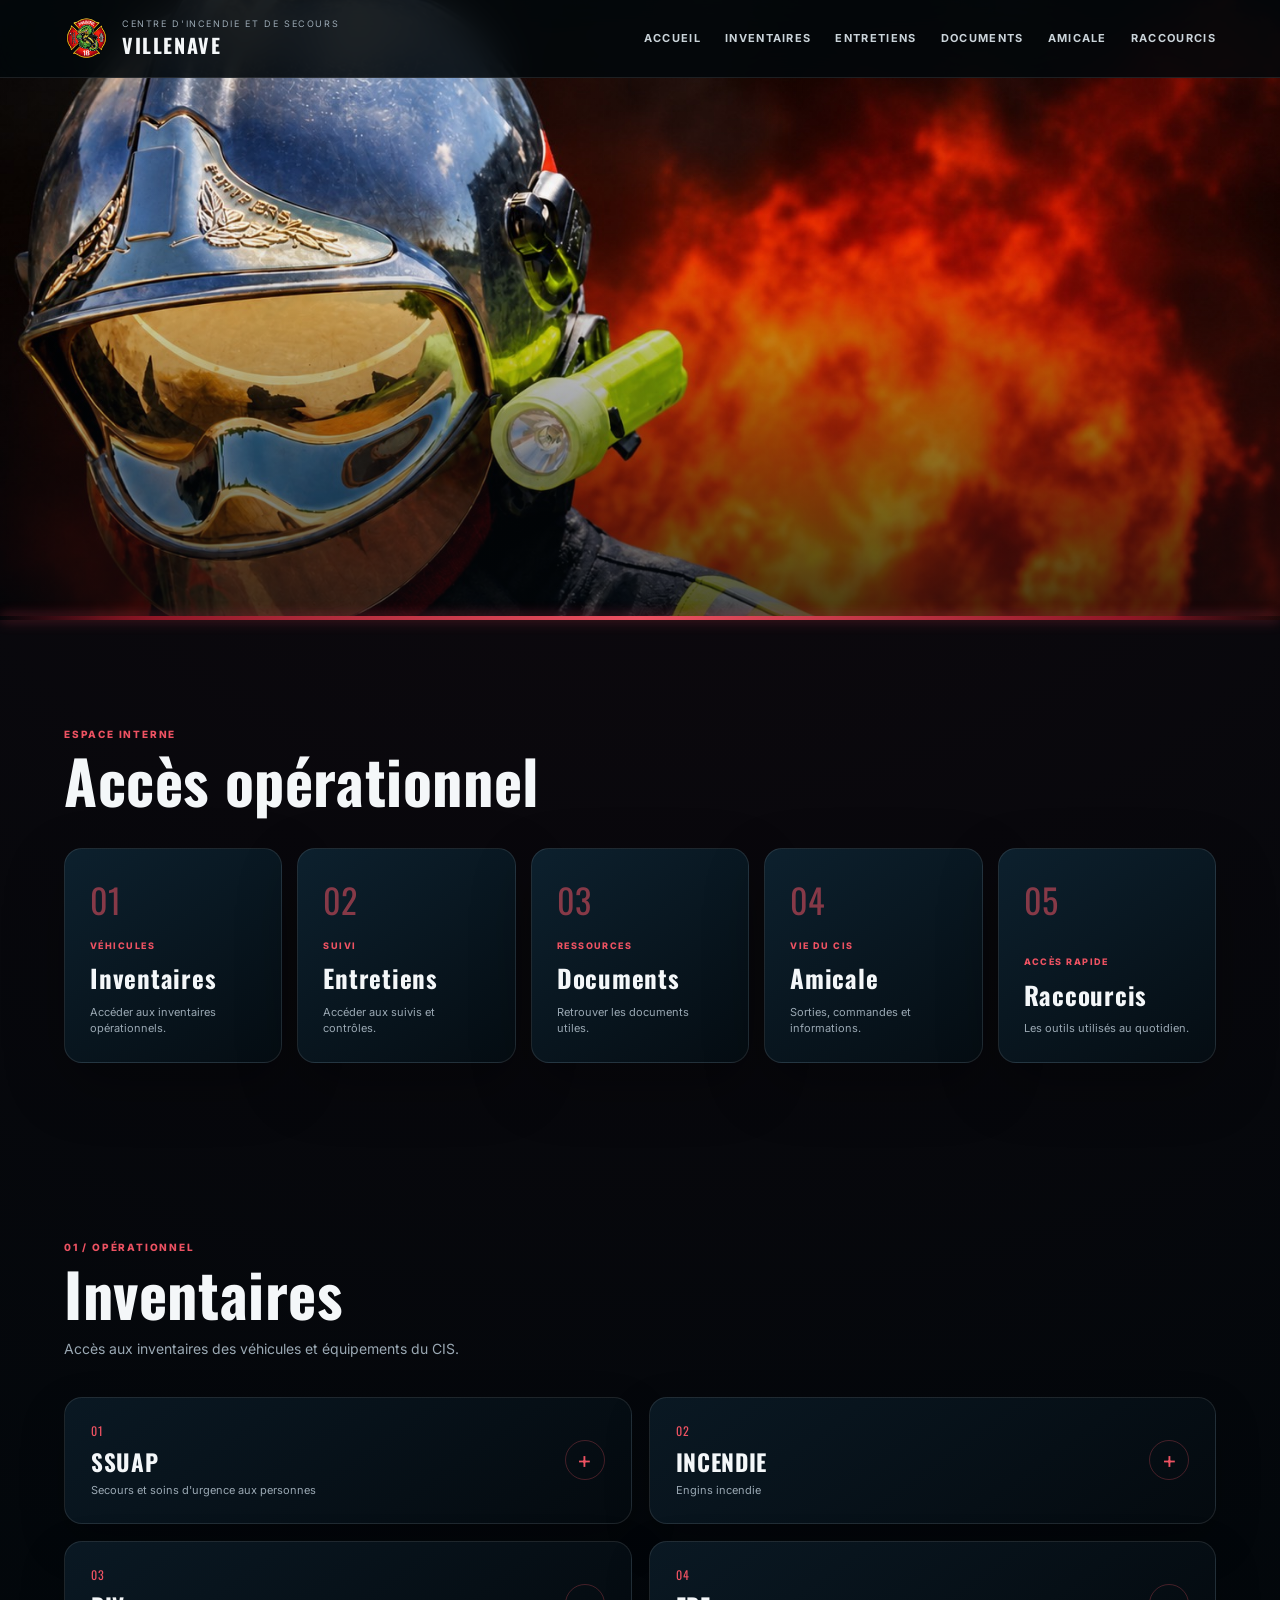
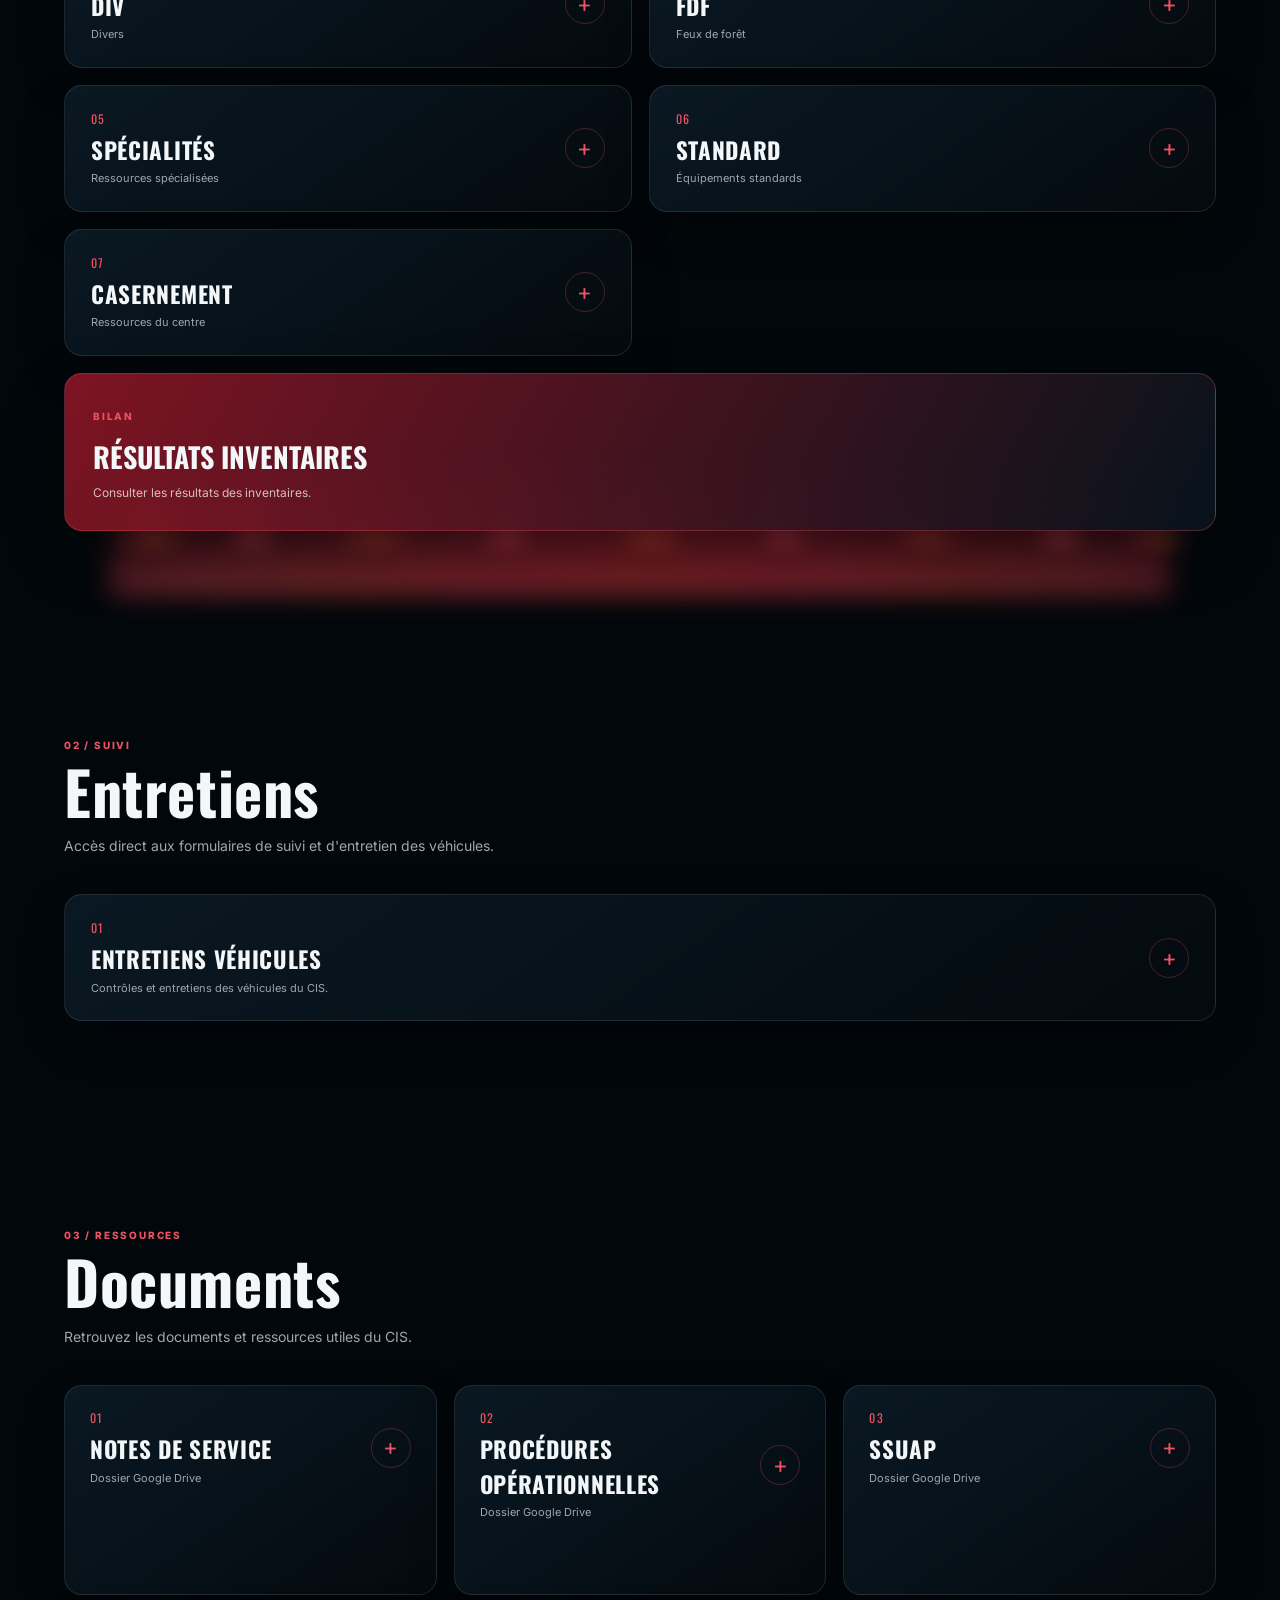
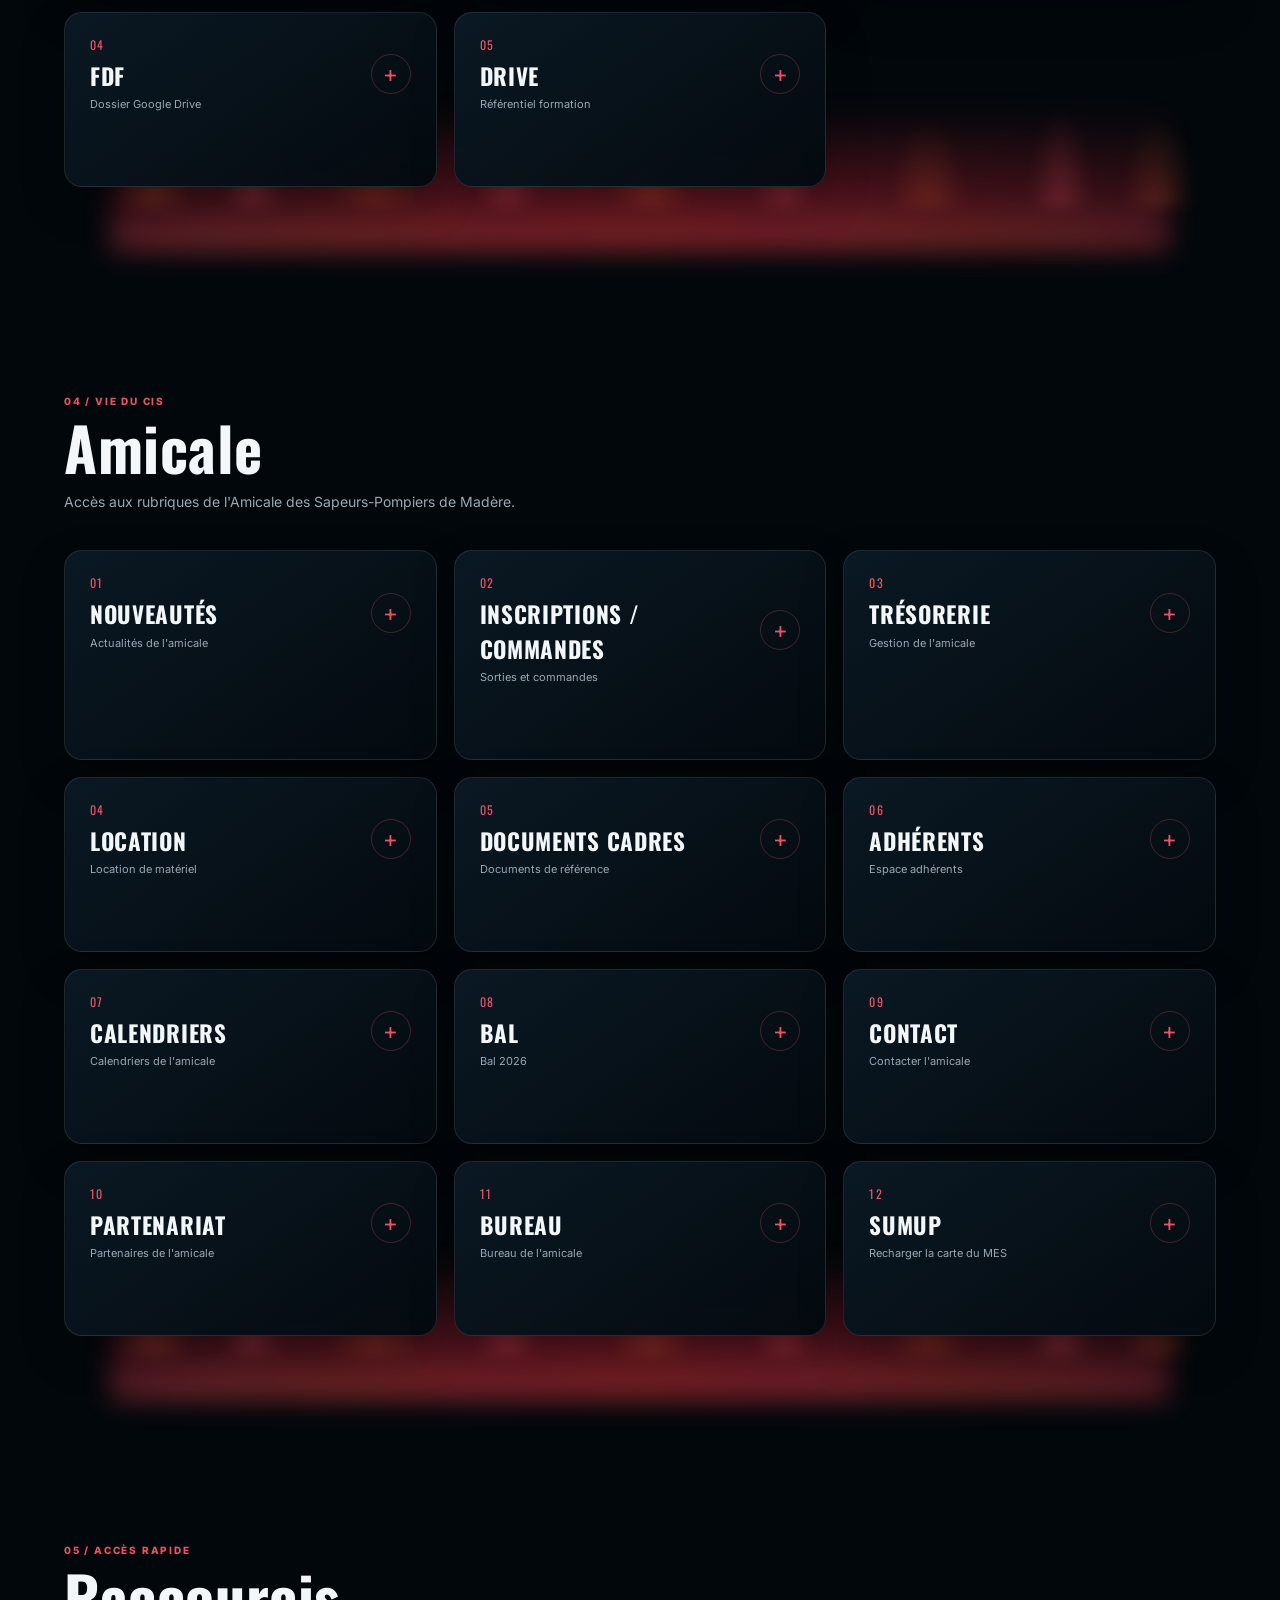
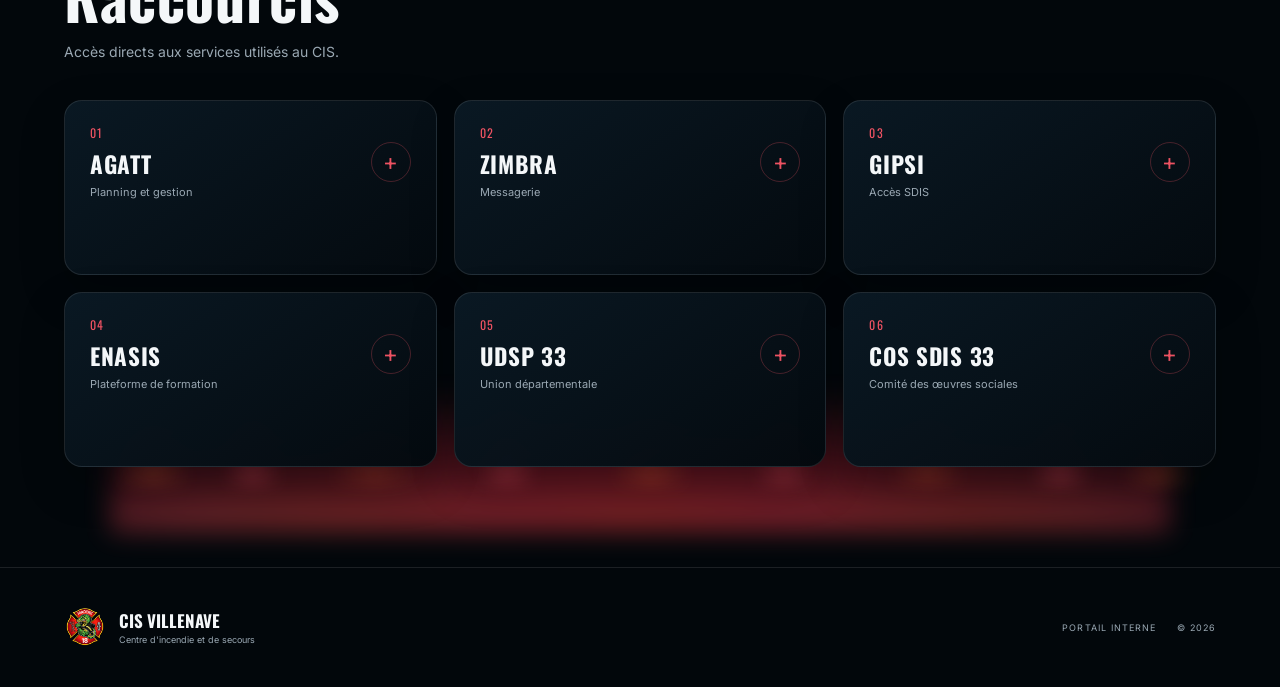
==== commit cc5544a2: "Change greeting from 'Hello' to 'Goodbye'" ====
--- a/index.html
+++ b/index.html
@@ -1,4 +1,3 @@
-```html
 <!DOCTYPE html>
 <html lang="fr">
 
@@ -11,269 +10,1101 @@
     <link rel="preconnect" href="https://fonts.googleapis.com">
     <link rel="preconnect" href="https://fonts.gstatic.com" crossorigin>
 
-    <link href="https://fonts.googleapis.com/css2?family=Inter:wght@400;500;600;700;800&family=Oswald:wght@500;600;700&display=swap" rel="stylesheet">
+    <link href="https://fonts.googleapis.com/css2?family=Inter:wght@400;500;600;700;800&family=Oswald:wght@400;500;600&display=swap" rel="stylesheet">
 
     <link rel="stylesheet" href="cis.css">
 </head>
 
 <body>
 
-<!-- =========================================================
-     HEADER
-     ========================================================= -->
-
 <header class="site-header">
 
-    <div class="header-inner">
-
-        <a href="#accueil" class="brand">
-            <img src="logo1.png" alt="CIS Villenave">
-            <div>
-                <strong>CIS VILLENAVE</strong>
-                <span>PORTAIL OPÉRATIONNEL</span>
+    <a href="#accueil" class="brand">
+        <img src="logo1.png" alt="CIS Villenave">
+        <div>
+            <span>CENTRE D'INCENDIE ET DE SECOURS</span>
+            <strong>VILLENAVE</strong>
+        </div>
+    </a>
+
+    <nav class="main-nav">
+        <a href="#accueil">ACCUEIL</a>
+        <a href="#inventaires">INVENTAIRES</a>
+        <a href="#entretiens">ENTRETIENS</a>
+        <a href="#documents">DOCUMENTS</a>
+        <a href="#amicale">AMICALE</a>
+        <a href="#raccourcis">RACCOURCIS</a>
+    </nav>
+
+</header>
+
+
+<button
+    class="mobile-menu-toggle"
+    id="mobile-menu-toggle"
+    type="button"
+    aria-label="Ouvrir le menu"
+    aria-controls="mobile-menu"
+    aria-expanded="false"
+>
+    <span></span>
+    <span></span>
+    <span></span>
+</button>
+
+<div class="mobile-menu-overlay" id="mobile-menu-overlay"></div>
+
+<aside class="mobile-menu" id="mobile-menu" aria-hidden="true">
+
+    <div class="mobile-menu-header">
+        <div>
+            <span class="mobile-menu-kicker">CIS VILLENAVE</span>
+            <strong>MENU</strong>
+        </div>
+
+        <button
+            class="mobile-menu-close"
+            id="mobile-menu-close"
+            type="button"
+            aria-label="Fermer le menu"
+        >
+            ×
+        </button>
+    </div>
+
+    <nav class="mobile-nav">
+
+        <a href="#accueil" class="mobile-nav-link">
+            <span>01</span>
+            <div>
+                <strong>ACCUEIL</strong>
+                <small>Page principale</small>
             </div>
         </a>
 
-        <button class="menu-toggle" aria-label="Ouvrir le menu">
-            <span></span>
-            <span></span>
-            <span></span>
-        </button>
-
-        <nav class="main-nav">
-
-            <a href="#accueil">ACCUEIL</a>
-            <a href="#inventaires">OPÉRATIONNEL</a>
-            <a href="#entretiens">ENTRETIENS</a>
-            <a href="#documents">DOCUMENTS</a>
-            <a href="#amicale">AMICALE</a>
-
-        </nav>
-
-    </div>
-
-</header>
+        <a href="#inventaires" class="mobile-nav-link">
+            <span>02</span>
+            <div>
+                <strong>INVENTAIRES</strong>
+                <small>Véhicules et matériels</small>
+            </div>
+        </a>
+
+        <a href="#entretiens" class="mobile-nav-link">
+            <span>03</span>
+            <div>
+                <strong>ENTRETIENS</strong>
+                <small>Suivi des équipements</small>
+            </div>
+        </a>
+
+        <a href="#documents" class="mobile-nav-link">
+            <span>04</span>
+            <div>
+                <strong>DOCUMENTS</strong>
+                <small>Documents et formulaires</small>
+            </div>
+        </a>
+
+        <a href="#amicale" class="mobile-nav-link">
+            <span>05</span>
+            <div>
+                <strong>AMICALE</strong>
+                <small>Vie du CIS</small>
+            </div>
+        </a>
+
+        <a href="#raccourcis" class="mobile-nav-link">
+            <span>06</span>
+            <div>
+                <strong>RACCOURCIS</strong>
+                <small>Accès rapides</small>
+            </div>
+        </a>
+
+    </nav>
+
+    <div class="mobile-menu-footer">
+        PORTAIL OPÉRATIONNEL
+    </div>
+
+</aside>
 
 
 <main>
 
-<!-- =========================================================
-     HERO
-     ========================================================= -->
-
 <section id="accueil" class="hero">
 
     <div class="hero-photo">
-
         <img src="photo.png" alt="CIS Villenave">
-
         <div class="hero-overlay"></div>
-
     </div>
 
 </section>
 
 
-<!-- =========================================================
-     RACCOURCIS
-     ========================================================= -->
-
-<section class="quick-section">
-
-    <div class="section-heading">
-
-        <span class="eyebrow">ACCÈS RAPIDE</span>
-
-        <h1>
-            Portail opérationnel
-        </h1>
+<section class="intro-section">
+
+    <div class="section-heading reveal">
+        <span class="section-kicker">ESPACE INTERNE</span>
+        <h2>Accès opérationnel</h2>
+    </div>
+
+    <div class="quick-grid quick-grid-five">
+
+        <a href="#inventaires" class="quick-card premium-card reveal">
+            <span class="card-number">01</span>
+            <div>
+                <span class="card-kicker">VÉHICULES</span>
+                <h3>Inventaires</h3>
+                <p>Accéder aux inventaires opérationnels.</p>
+            </div>
+        </a>
+
+        <a href="#entretiens" class="quick-card premium-card reveal">
+            <span class="card-number">02</span>
+            <div>
+                <span class="card-kicker">SUIVI</span>
+                <h3>Entretiens</h3>
+                <p>Accéder aux suivis et contrôles.</p>
+            </div>
+        </a>
+
+        <a href="#documents" class="quick-card premium-card reveal">
+            <span class="card-number">03</span>
+            <div>
+                <span class="card-kicker">RESSOURCES</span>
+                <h3>Documents</h3>
+                <p>Retrouver les documents utiles.</p>
+            </div>
+        </a>
+
+        <a href="#amicale" class="quick-card premium-card reveal">
+            <span class="card-number">04</span>
+            <div>
+                <span class="card-kicker">VIE DU CIS</span>
+                <h3>Amicale</h3>
+                <p>Sorties, commandes et informations.</p>
+            </div>
+        </a>
+
+        <a href="#raccourcis" class="quick-card premium-card reveal">
+            <span class="card-number">05</span>
+            <div>
+                <span class="card-kicker">ACCÈS RAPIDE</span>
+                <h3>Raccourcis</h3>
+                <p>Les outils utilisés au quotidien.</p>
+            </div>
+        </a>
+
+    </div>
+
+</section>
+
+
+<section id="inventaires" class="content-section">
+
+    <div class="section-heading reveal">
+        <span class="section-kicker">01 / OPÉRATIONNEL</span>
+        <h2>Inventaires</h2>
+        <p>Accès aux inventaires des véhicules et équipements du CIS.</p>
+    </div>
+
+
+    <div class="inventory-grid">
+
+        <!-- SSUAP -->
+        <article class="inventory-card premium-card reveal" data-collapsible>
+
+            <div class="inventory-header">
+                <div>
+                    <span class="inventory-code">01</span>
+                    <h3>SSUAP</h3>
+                    <p>Secours et soins d'urgence aux personnes</p>
+                </div>
+                <span class="inventory-plus">+</span>
+            </div>
+
+            <div class="inventory-content">
+
+                <div class="vehicle-grid">
+
+                    <div class="vehicle-card">
+                        <div>
+                            <span>VSAV 01</span>
+                            <small>Navette Cestas</small>
+                        </div>
+
+                        <div class="vehicle-buttons">
+
+                            <a class="inventory-button" target="_blank" rel="noopener noreferrer"
+                               href="https://docs.google.com/forms/d/e/1FAIpQLSfL36QKhU4DK_iWfPn4x19gmU9dLKnTLWVugFOpg3ryMzXapg/viewform?ouid=105918993275116743934&usp=sharing">
+                                Chef d’agrès
+                            </a>
+
+                            <a class="inventory-button" target="_blank" rel="noopener noreferrer"
+                               href="https://docs.google.com/forms/d/e/1FAIpQLSfN9bmArWPwC8NEfdnblLJE0y_ZaOb0yOlnw8BgW_F55drkiQ/viewform?ouid=105918993275116743934&usp=sharing">
+                                Conducteur
+                            </a>
+
+                            <a class="inventory-button" target="_blank" rel="noopener noreferrer"
+                               href="https://docs.google.com/forms/d/e/1FAIpQLSebAsFhD7KUh9XLMHKAeTNGjriSt-GvxNeqYLgoTC3nS7K8uA/viewform?ouid=105918993275116743934&usp=sharing">
+                                Équipier
+                            </a>
+
+                        </div>
+                    </div>
+
+
+                    <div class="vehicle-card">
+                        <div>
+                            <span>VSAV 02</span>
+                        </div>
+
+                        <div class="vehicle-buttons">
+
+                            <a class="inventory-button" target="_blank" rel="noopener noreferrer"
+                               href="https://docs.google.com/forms/d/e/1FAIpQLSe1eA0Huf_T1sYWfYJLW9qUiCo8_IYR5ksxcDNwUbu9nNtDWg/viewform?ouid=105918993275116743934&usp=sharing">
+                                Chef d’agrès
+                            </a>
+
+                            <a class="inventory-button" target="_blank" rel="noopener noreferrer"
+                               href="https://docs.google.com/forms/d/e/1FAIpQLSeNDvuMxyEKKqKmP8QXnKiAqz2-etivAUsY8djY-1vpnywdUg/viewform?ouid=105918993275116743934&usp=sharing">
+                                Conducteur
+                            </a>
+
+                            <a class="inventory-button" target="_blank" rel="noopener noreferrer"
+                               href="https://docs.google.com/forms/d/e/1FAIpQLSez3wjIVUbJyvEF3fLr3ypWshs6PR-rdwWS8wSdeNRq307w3w/viewform?ouid=105918993275116743934&usp=sharing">
+                                Équipier
+                            </a>
+
+                        </div>
+                    </div>
+
+
+                    <div class="vehicle-card">
+                        <div>
+                            <span>VSAV 03</span>
+                        </div>
+
+                        <div class="vehicle-buttons">
+
+                            <a class="inventory-button" target="_blank" rel="noopener noreferrer"
+                               href="https://docs.google.com/forms/d/e/1FAIpQLScgbGPy4RV--YguFozawOFSlJ7zzAFMduGsnY6KHvA_nMTxsw/viewform?ouid=105918993275116743934&usp=sharing">
+                                Chef d’agrès
+                            </a>
+
+                            <a class="inventory-button" target="_blank" rel="noopener noreferrer"
+                               href="https://docs.google.com/forms/d/e/1FAIpQLSe3hYxzlyHCIg_xiC_oHxIFeVI5MkSlTYq70egr3Y94Ct8h9w/viewform?ouid=105918993275116743934&usp=sharing">
+                                Conducteur
+                            </a>
+
+                            <a class="inventory-button" target="_blank" rel="noopener noreferrer"
+                               href="https://docs.google.com/forms/d/e/1FAIpQLSdRylJ0WaeCGLISlIBWq0tO3GZoghE-7KpfD2e5SPOXARe_pA/viewform?ouid=105918993275116743934&usp=sharing">
+                                Équipier
+                            </a>
+
+                        </div>
+                    </div>
+
+
+                    <div class="vehicle-card">
+                        <div>
+                            <span>ASU</span>
+                        </div>
+
+                        <div class="vehicle-buttons asu-buttons">
+
+                            <a class="inventory-button" target="_blank" rel="noopener noreferrer"
+                               href="https://docs.google.com/forms/d/e/1FAIpQLSe7PR0zvF8s1S_6WXaZ1bjyqoSbXXyRkYZxFiTqp1Z2TjZkoA/viewform?ouid=109470243720371980618&usp=sharing">
+                                PDG ASU
+                            </a>
+
+                            <a class="inventory-button" target="_blank" rel="noopener noreferrer"
+                               href="https://docs.google.com/forms/d/e/1FAIpQLScziBdaxCw204Pgq3e08IISIgJmAzAKsDHjrKkI0FuoFDjxeg/viewform?ouid=109470243720371980618&usp=sharing">
+                                Utilisation
+                            </a>
+
+                        </div>
+                    </div>
+
+                </div>
+            </div>
+        </article>
+
+
+        <!-- INCENDIE -->
+        <article class="inventory-card premium-card reveal" data-collapsible>
+
+            <div class="inventory-header">
+                <div>
+                    <span class="inventory-code">02</span>
+                    <h3>INCENDIE</h3>
+                    <p>Engins incendie</p>
+                </div>
+                <span class="inventory-plus">+</span>
+            </div>
+
+            <div class="inventory-content">
+
+                <div class="vehicle-grid">
+
+                    <a target="_blank" rel="noopener noreferrer"
+                       href="https://docs.google.com/forms/d/e/1FAIpQLSd9eU-5nNT6gkXeXWvM4jl7qaxTKc8Hu_hd_CGGYWYdc3MpHg/viewform?ouid=105918993275116743934&usp=sharing"
+                       class="vehicle-card">
+                        <span>FPT 01</span>
+                        <small>Fourgon pompe tonne</small>
+                    </a>
+
+                    <a target="_blank" rel="noopener noreferrer"
+                       href="https://docs.google.com/forms/d/e/1FAIpQLSfYTSP2b4F6XAgsyKSXNlQE8WmGoWypcZfZNSa2CI6vs2N3Lw/viewform"
+                       class="vehicle-card">
+                        <span>FPTGP 02</span>
+                        <small>FPT grande puissance</small>
+                    </a>
+
+                    <a target="_blank" rel="noopener noreferrer"
+                       href="https://docs.google.com/forms/d/e/1FAIpQLSe5RfSPqzXc39O40FYURZxkLmjuwQ1jBlEEKpgJZPCCtjn39A/viewform?ouid=105918993275116743934&usp=sharing"
+                       class="vehicle-card">
+                        <span>ECH</span>
+                        <small>Échelle</small>
+                    </a>
+
+                    <a target="_blank" rel="noopener noreferrer"
+                       href="https://docs.google.com/forms/d/e/1FAIpQLSdsKyJJkTkoiJEL1euuLlERXf1S8NMHm4DnjmsZSfvnbQll1w/viewform?ouid=105918993275116743934&usp=sharing"
+                       class="vehicle-card">
+                        <span>FMOGP</span>
+                        <small>Feux majeurs</small>
+                    </a>
+
+                    <a target="_blank" rel="noopener noreferrer"
+                       href="https://docs.google.com/forms/d/e/1FAIpQLSdmcnS6v5ICCbmuHJ9lJDz1taCs1w9tKfj-Pz1_ie6bzsLd9w/viewform?ouid=105918993275116743934&usp=sharing"
+                       class="vehicle-card">
+                        <span>VL CDGG</span>
+                        <small>Véhicule léger</small>
+                    </a>
+
+                </div>
+            </div>
+        </article>
+
+
+        <!-- DIV -->
+        <article class="inventory-card premium-card reveal" data-collapsible>
+
+            <div class="inventory-header">
+                <div>
+                    <span class="inventory-code">03</span>
+                    <h3>DIV</h3>
+                    <p>Divers</p>
+                </div>
+                <span class="inventory-plus">+</span>
+            </div>
+
+            <div class="inventory-content">
+
+                <div class="vehicle-grid">
+
+                    <a target="_blank" rel="noopener noreferrer"
+                       href="https://docs.google.com/forms/d/e/1FAIpQLScxACmuw41XjsE-xWaNp0hVASIMMaTYH3z3zqB-2ywrCdb6tw/viewform?usp=sharing&ouid=105918993275116743934"
+                       class="vehicle-card">
+                        <span>VTU 1 (VIA)</span>
+                        <small>Véhicule tout usage</small>
+                    </a>
+
+                    <a target="_blank" rel="noopener noreferrer"
+                       href="https://docs.google.com/forms/d/e/1FAIpQLSfx2WoNMi9p6lq8BGZL36s8l78ZDq-CU32db0z8Ej0rH0dGHg/viewform?ouid=105918993275116743934&usp=sharing"
+                       class="vehicle-card">
+                        <span>VTU 2</span>
+                        <small>Véhicule tout usage</small>
+                    </a>
+
+                    <a target="_blank" rel="noopener noreferrer"
+                       href="https://docs.google.com/forms/d/e/1FAIpQLSdgsz1o1LmwStk5MBDEh8DE0OjGyTTOqhAf8_8FgcMBXhzITw/viewform?ouid=105918993275116743934&usp=sharing"
+                       class="vehicle-card">
+                        <span>VSR M</span>
+                        <small>Secours routier</small>
+                    </a>
+
+                </div>
+            </div>
+        </article>
+
+
+        <!-- FDF -->
+        <article class="inventory-card premium-card reveal" data-collapsible>
+
+            <div class="inventory-header">
+                <div>
+                    <span class="inventory-code">04</span>
+                    <h3>FDF</h3>
+                    <p>Feux de forêt</p>
+                </div>
+                <span class="inventory-plus">+</span>
+            </div>
+
+            <div class="inventory-content">
+
+                <div class="vehicle-grid">
+
+                    <a target="_blank" rel="noopener noreferrer"
+                       href="https://docs.google.com/forms/d/e/1FAIpQLSdDMChI_Hcr2wDC9QvOvBT5Df-sJo7sq4oLvlZl9bfk5zM2SQ/viewform?ouid=105918993275116743934&usp=sharing"
+                       class="vehicle-card">
+                        <span>CCF 1</span>
+                        <small>Camion citerne feux</small>
+                    </a>
+
+                    <a target="_blank" rel="noopener noreferrer"
+                       href="https://docs.google.com/forms/d/e/1FAIpQLSePFPzBk9gy1pQJrWOkPhRnHlgxwZ_cEE4uLnmIGdL7Y7biNg/viewform?ouid=105918993275116743934&usp=sharing"
+                       class="vehicle-card">
+                        <span>CCF 2</span>
+                        <small>Camion citerne feux</small>
+                    </a>
+
+                    <a target="_blank" rel="noopener noreferrer"
+                       href="https://docs.google.com/forms/d/e/1FAIpQLScIlR58n4OSfEpPeUWPjBBcXQJE1YW6EedRF9tziXUaRshSHA/viewform?ouid=105918993275116743934&usp=sharing"
+                       class="vehicle-card">
+                        <span>VLHR</span>
+                        <small>Véhicule léger hors route</small>
+                    </a>
+
+                    <a target="_blank" rel="noopener noreferrer"
+                       href="https://docs.google.com/forms/d/e/1FAIpQLSfus4aV20csHkS4QW2ImAN_t5QBxSnv3Texai13ADbGlQ63jw/viewform"
+                       class="vehicle-card">
+                        <span>AMSEC</span>
+                        <small>Appui spécialisé</small>
+                    </a>
+
+                </div>
+            </div>
+        </article>
+
+
+        <!-- SPÉCIALITÉS -->
+        <article class="inventory-card premium-card reveal" data-collapsible>
+
+            <div class="inventory-header">
+                <div>
+                    <span class="inventory-code">05</span>
+                    <h3>SPÉCIALITÉS</h3>
+                    <p>Ressources spécialisées</p>
+                </div>
+                <span class="inventory-plus">+</span>
+            </div>
+
+            <div class="inventory-content">
+
+                <div class="vehicle-grid">
+
+                    <a target="_blank" rel="noopener noreferrer"
+                       href="https://docs.google.com/forms/d/e/1FAIpQLScbJ4rl3exzf2poyy066Ap8KIxtIil63gRp0yjDs76jo0G02g/viewform?usp=header"
+                       class="vehicle-card">
+                        <span>ELD</span>
+                        <small>Équipe spécialisée</small>
+                    </a>
+
+                    <a target="_blank" rel="noopener noreferrer"
+                       href="https://docs.google.com/forms/d/e/1FAIpQLSd4PTpwoy6y--ZvKibPerkZNp4RajKCW_I4WjuMwNZf-q_cDg/viewform"
+                       class="vehicle-card">
+                        <span>DRONE</span>
+                        <small>Drone opérationnel</small>
+                    </a>
+
+                </div>
+            </div>
+        </article>
+
+
+        <!-- STANDARD -->
+        <article class="inventory-card premium-card reveal" data-collapsible>
+
+            <div class="inventory-header">
+                <div>
+                    <span class="inventory-code">06</span>
+                    <h3>STANDARD</h3>
+                    <p>Équipements standards</p>
+                </div>
+                <span class="inventory-plus">+</span>
+            </div>
+
+            <div class="inventory-content">
+
+                <div class="vehicle-grid">
+
+                    <a target="_blank" rel="noopener noreferrer"
+                       href="https://docs.google.com/forms/d/e/1FAIpQLScdd2DsB_Wz0qSrbNyVSzvNkQPEw4Qotl6O9GvUJop908IG1g/viewform?ouid=105918993275116743934&usp=sharing"
+                       class="vehicle-card">
+                        <span>STAS</span>
+                        <small>Équipement standard</small>
+                    </a>
+
+                    <a target="_blank" rel="noopener noreferrer"
+                       href="https://docs.google.com/forms/d/e/1FAIpQLSdPNLqQEVznCv8ssJ1XHmXJHBbxI8Wp2dBcZ3Heid1VcTnd5Q/viewform?ouid=105918993275116743934&usp=sharing"
+                       class="vehicle-card">
+                        <span>SAC PS STAS</span>
+                        <small>Matériel standard</small>
+                    </a>
+
+                </div>
+            </div>
+        </article>
+
+
+        <!-- CASERNEMENT -->
+        <article class="inventory-card premium-card reveal" data-collapsible>
+
+            <div class="inventory-header">
+                <div>
+                    <span class="inventory-code">07</span>
+                    <h3>CASERNEMENT</h3>
+                    <p>Ressources du centre</p>
+                </div>
+                <span class="inventory-plus">+</span>
+            </div>
+
+            <div class="inventory-content">
+
+                <div class="vehicle-grid">
+
+                    <a target="_blank" rel="noopener noreferrer"
+                       href="https://docs.google.com/forms/d/e/1FAIpQLSdKEdVyX-ITwIlX0ebpzCnUv12Ihp459CcIW13tg9Wz7VyOrA/viewform?ouid=105918993275116743934&usp=sharing"
+                       class="vehicle-card">
+                        <span>RÉSERVE INC</span>
+                        <small>Réserve incendie</small>
+                    </a>
+
+                    <a target="_blank" rel="noopener noreferrer"
+                       href="https://docs.google.com/forms/d/e/1FAIpQLScQ4mzrZjtt0AR9aKFWobl8DNGo-sbTzUiu4pML1xfWlsdzSg/viewform?ouid=105918993275116743934&usp=sharing"
+                       class="vehicle-card">
+                        <span>PHARMACIE ASU</span>
+                        <small>Pharmacie</small>
+                    </a>
+
+                </div>
+            </div>
+        </article>
+
+
+        <!-- RÉSULTATS -->
+        <a target="_blank"
+           rel="noopener noreferrer"
+           href="https://docs.google.com/spreadsheets/d/15uACdTHwLiXYEPtjc5J4dOz0961-pVyXXckQmzDewpI/edit?usp=sharing"
+           class="result-card premium-card reveal">
+
+            <div>
+                <span class="section-kicker">BILAN</span>
+                <h3>RÉSULTATS INVENTAIRES</h3>
+                <p>Consulter les résultats des inventaires.</p>
+            </div>
+
+        </a>
+
+    </div>
+
+</section>
+
+
+<section id="entretiens" class="content-section">
+
+    <div class="section-heading reveal">
+
+        <span class="section-kicker">02 / SUIVI</span>
+
+        <h2>Entretiens</h2>
 
         <p>
-            Retrouvez rapidement les outils et ressources du CIS Villenave.
+            Accès direct aux formulaires de suivi et d'entretien des véhicules.
         </p>
 
     </div>
 
 
-    <div class="quick-grid">
-
-        <a class="quick-card" href="https://agatt.sdis33.fr/public/index.php" target="_blank">
-            <span class="quick-number">01</span>
-            <strong>AGATT</strong>
-            <small>Planning & disponibilités</small>
-        </a>
-
-        <a class="quick-card" href="https://messagerie.sdis33.fr/" target="_blank">
-            <span class="quick-number">02</span>
-            <strong>ZIMBRA</strong>
-            <small>Messagerie SDIS</small>
-        </a>
-
-        <a class="quick-card" href="https://gate.sdis33.fr/gate/cloud/?domainid=1586354925552&orgname=sdis33" target="_blank">
-            <span class="quick-number">03</span>
-            <strong>GIPSI</strong>
-            <small>Outils opérationnels</small>
-        </a>
-
-        <a class="quick-card" href="https://enasis.fr/" target="_blank">
-            <span class="quick-number">04</span>
-            <strong>ENASIS</strong>
-            <small>Formation</small>
-        </a>
-
-        <a class="quick-card" href="https://www.udsp33.fr/" target="_blank">
-            <span class="quick-number">05</span>
-            <strong>UDSP 33</strong>
-            <small>Union départementale</small>
-        </a>
-
-        <a class="quick-card" href="https://www.cossdis33.fr/authentification/index?ReturnUrl=https%3A%2F%2Fwww.cossdis33.fr%2Fdossiers%2Flisterocumul" target="_blank">
-            <span class="quick-number">06</span>
-            <strong>COS SDIS 33</strong>
-            <small>Plateforme COS</small>
-        </a>
-
-    </div>
+    <article class="inventory-card premium-card reveal entretien-card" data-collapsible>
+
+        <div class="inventory-header">
+
+            <div>
+                <span class="inventory-code">01</span>
+
+                <h3>ENTRETIENS VÉHICULES</h3>
+
+                <p>
+                    Contrôles et entretiens des véhicules du CIS.
+                </p>
+            </div>
+
+            <span class="inventory-plus">+</span>
+
+        </div>
+
+
+        <div class="inventory-content">
+
+            <div class="maintenance-grid">
+
+                <a class="maintenance-card" target="_blank" rel="noopener noreferrer"
+                   href="https://docs.google.com/forms/d/e/1FAIpQLSfZQSjmudmFNhIiM9rMcCZNVQ7Q8170Wa6AyoV86-jAAZXQWA/viewform?ouid=105918993275116743934&usp=sharing">
+                    <span>🚒</span>
+                    <strong>FPT 01</strong>
+                    <small>Entretien</small>
+                </a>
+
+                <a class="maintenance-card" target="_blank" rel="noopener noreferrer"
+                   href="https://docs.google.com/forms/d/e/1FAIpQLSeZ56XeTt0LrIe5a1a1I8CDqd3iHFU_e8G60ZZb0dUefL2UrA/viewform?ouid=105918993275116743934&usp=sharing">
+                    <span>🚒</span>
+                    <strong>FPTGP 02</strong>
+                    <small>Entretien</small>
+                </a>
+
+                <a class="maintenance-card" target="_blank" rel="noopener noreferrer"
+                   href="https://docs.google.com/forms/d/e/1FAIpQLSdp7xykQc6NyZiupN6Z4C1GCCv_UgkQ7hZozlaYLhW-iRQ6ZQ/viewform?ouid=105918993275116743934&usp=sharing">
+                    <span>🚒</span>
+                    <strong>ECH</strong>
+                    <small>Entretien</small>
+                </a>
+
+                <a class="maintenance-card" target="_blank" rel="noopener noreferrer"
+                   href="https://docs.google.com/forms/d/e/1FAIpQLSexPEtpJJaCjY6opzUm7rM04LYddi6be8BpXhpt57niuaqklQ/viewform?ouid=105918993275116743934&usp=sharing">
+                    <span>🚑</span>
+                    <strong>VSAV 1</strong>
+                    <small>Entretien</small>
+                </a>
+
+                <a class="maintenance-card" target="_blank" rel="noopener noreferrer"
+                   href="https://docs.google.com/forms/d/e/1FAIpQLSfK6T-RljeWJKpeQKXlDfJQp76ILd6vx72KZTq9Pu3ay5Ytkg/viewform?ouid=105918993275116743934&usp=sharing">
+                    <span>🚑</span>
+                    <strong>VSAV 2</strong>
+                    <small>Entretien</small>
+                </a>
+
+                <a class="maintenance-card" target="_blank" rel="noopener noreferrer"
+                   href="https://docs.google.com/forms/d/e/1FAIpQLSd-YqNzMoOnLyfymA_F8GQeqwPyc9fKqQ3icW5pwQhSA2fBaw/viewform?ouid=105918993275116743934&usp=sharing">
+                    <span>🚑</span>
+                    <strong>VSAV 3</strong>
+                    <small>Entretien</small>
+                </a>
+
+                <a class="maintenance-card" target="_blank" rel="noopener noreferrer"
+                   href="https://docs.google.com/forms/d/e/1FAIpQLScGpf5CnajHpkX1shdvShQ0K1zE42meWOZIpfNiIXZ1F-C3cQ/viewform?ouid=105918993275116743934&usp=sharing">
+                    <span>🌲</span>
+                    <strong>CCF 1</strong>
+                    <small>Entretien</small>
+                </a>
+
+                <a class="maintenance-card" target="_blank" rel="noopener noreferrer"
+                   href="https://docs.google.com/forms/d/e/1FAIpQLSfCB2kfLpJh7Twf0AdOZjXpEPbtZv7S_Yzswycm9HmGlEg2LQ/viewform?ouid=105918993275116743934&usp=sharing">
+                    <span>🌲</span>
+                    <strong>CCF 2</strong>
+                    <small>Entretien</small>
+                </a>
+
+                <a class="maintenance-card" target="_blank" rel="noopener noreferrer"
+                   href="https://docs.google.com/forms/d/e/1FAIpQLSftcEsezcTAlCkSyYK3tQetz5XOV76e3ItEgNiL6ohq9zmSMw/viewform?ouid=105918993275116743934&usp=sharing">
+                    <span>🌲</span>
+                    <strong>VLHR</strong>
+                    <small>Entretien</small>
+                </a>
+
+                <a class="maintenance-card" target="_blank" rel="noopener noreferrer"
+                   href="https://docs.google.com/forms/d/e/1FAIpQLScrbu5B8utOjph7NM5iGsWJkVdcKeDt9mORvsaqjAx5S-1SVg/viewform?ouid=105918993275116743934&usp=sharing">
+                    <span>🚒</span>
+                    <strong>FMOGP</strong>
+                    <small>Entretien</small>
+                </a>
+
+                <a class="maintenance-card" target="_blank" rel="noopener noreferrer"
+                   href="https://docs.google.com/forms/d/e/1FAIpQLSc6CeuZIV-1c0EXIFWpWxX2qwSDa9TMi8J0I673H2_xvfYjeA/viewform?ouid=105918993275116743934&usp=sharing">
+                    <span>🛠️</span>
+                    <strong>VSR M</strong>
+                    <small>Entretien</small>
+                </a>
+
+                <a class="maintenance-card" target="_blank" rel="noopener noreferrer"
+                   href="https://docs.google.com/forms/d/e/1FAIpQLSf3HfP82F2Om6bb23rBeJdnOhDa16bOjVRXHDAS_0Wtgxbrnw/viewform?ouid=105918993275116743934&usp=sharing">
+                    <span>🛠️</span>
+                    <strong>VTU 1 (VIA)</strong>
+                    <small>Entretien</small>
+                </a>
+
+                <a class="maintenance-card" target="_blank" rel="noopener noreferrer"
+                   href="https://docs.google.com/forms/d/e/1FAIpQLSdVecrUXja7EYTMccqFexNsJ2op8UDjhzVD889DQG_xLHZCDw/viewform?ouid=105918993275116743934&usp=sharing">
+                    <span>🛠️</span>
+                    <strong>VTU 2</strong>
+                    <small>Entretien</small>
+                </a>
+
+                <a class="maintenance-card" target="_blank" rel="noopener noreferrer"
+                   href="https://docs.google.com/forms/d/e/1FAIpQLSeTErRJarDO-FcVdIecawmBva-XAX2xolyWbDlLOqFdmLXGLg/viewform?ouid=105918993275116743934&usp=sharing">
+                    <span>🚑</span>
+                    <strong>VLS 1</strong>
+                    <small>Entretien</small>
+                </a>
+
+                <a class="maintenance-card" target="_blank" rel="noopener noreferrer"
+                   href="https://docs.google.com/forms/d/e/1FAIpQLSdebOPjUy2yD8771XaYzOo7aeDxmAzryuR22ecRT2y184BACQ/viewform?ouid=105918993275116743934&usp=sharing">
+                    <span>🚑</span>
+                    <strong>VLS 2</strong>
+                    <small>Entretien</small>
+                </a>
+
+                <a class="maintenance-card" target="_blank" rel="noopener noreferrer"
+                   href="https://docs.google.com/forms/d/e/1FAIpQLSfL7ula_m4T8RUsMjSnQ5N0PKrDzz5S7tGaJ6ddTo2HwuB_EA/viewform?ouid=105918993275116743934&usp=sharing">
+                    <span>🚑</span>
+                    <strong>VLS 3</strong>
+                    <small>Entretien</small>
+                </a>
+
+                <a class="maintenance-card" target="_blank" rel="noopener noreferrer"
+                   href="https://docs.google.com/forms/d/e/1FAIpQLSd4PTpwoy6y--ZvKibPerkZNp4RajKCW_I4WjuMwNZf-q_cDg/viewform">
+                    <span>🛸</span>
+                    <strong>V DRONE</strong>
+                    <small>Entretien</small>
+                </a>
+
+            </div>
+        </div>
+    </article>
 
 </section>
 
 
-<!-- =========================================================
-     INVENTAIRES
-     ========================================================= -->
-
-<section id="inventaires" class="content-section inventory-section">
-
-    <div class="section-heading">
-
-        <span class="eyebrow">OPÉRATIONNEL</span>
-
-        <h2>
-            Inventaires
-        </h2>
-
-        <p>
-            Accès direct aux formulaires d'inventaire des véhicules et matériels.
-        </p>
-
-    </div>
-
-
-    <!-- SSUAP -->
-
-    <div class="inventory-block">
-
-        <div class="block-title">
-            <span>01</span>
-            <div>
-                <strong>SSUAP</strong>
-                <small>Véhicules de secours et d'assistance</small>
-            </div>
+<section id="documents" class="content-section">
+
+    <div class="section-heading reveal">
+        <span class="section-kicker">03 / RESSOURCES</span>
+        <h2>Documents</h2>
+        <p>Retrouvez les documents et ressources utiles du CIS.</p>
+    </div>
+
+    <div class="resource-grid">
+
+        <article class="resource-card premium-card reveal" data-collapsible>
+            <div class="resource-header">
+                <div>
+                    <span class="resource-number">01</span>
+                    <h3>NOTES DE SERVICE</h3>
+                    <p>Dossier Google Drive</p>
+                </div>
+                <span class="resource-plus">+</span>
+            </div>
+
+            <div class="resource-content">
+                <a href="https://drive.google.com/drive/folders/1mZU_QXucWcthPotO1mkU4cxS8GGF8erV?usp=sharing"
+                   target="_blank" rel="noopener noreferrer" class="large-button">
+                    OUVRIR LE DOSSIER
+                </a>
+            </div>
+        </article>
+
+        <article class="resource-card premium-card reveal" data-collapsible>
+            <div class="resource-header">
+                <div>
+                    <span class="resource-number">02</span>
+                    <h3>PROCÉDURES OPÉRATIONNELLES</h3>
+                    <p>Dossier Google Drive</p>
+                </div>
+                <span class="resource-plus">+</span>
+            </div>
+
+            <div class="resource-content">
+                <a href="https://drive.google.com/drive/folders/162tWotH18UoYEwiueZNTLvwbDYLzesX?usp=sharing"
+                   target="_blank" rel="noopener noreferrer" class="large-button">
+                    OUVRIR LE DOSSIER
+                </a>
+            </div>
+        </article>
+
+        <article class="resource-card premium-card reveal" data-collapsible>
+            <div class="resource-header">
+                <div>
+                    <span class="resource-number">03</span>
+                    <h3>SSUAP</h3>
+                    <p>Dossier Google Drive</p>
+                </div>
+                <span class="resource-plus">+</span>
+            </div>
+
+            <div class="resource-content">
+                <a href="https://drive.google.com/drive/folders/1oXW1lqGMaBO__y8poG2fD16YAqLebj5T?usp=sharing"
+                   target="_blank" rel="noopener noreferrer" class="large-button">
+                    OUVRIR LE DOSSIER
+                </a>
+            </div>
+        </article>
+
+        <article class="resource-card premium-card reveal" data-collapsible>
+            <div class="resource-header">
+                <div>
+                    <span class="resource-number">04</span>
+                    <h3>FDF</h3>
+                    <p>Dossier Google Drive</p>
+                </div>
+                <span class="resource-plus">+</span>
+            </div>
+
+            <div class="resource-content">
+                <a href="https://drive.google.com/drive/mobile/folders/1S62aYs2HzCjxg-smzg9RKRJuesNdlRdp?usp=sharing"
+                   target="_blank" rel="noopener noreferrer" class="large-button">
+                    OUVRIR LE DOSSIER
+                </a>
+            </div>
+        </article>
+
+        <article class="resource-card premium-card reveal" data-collapsible>
+            <div class="resource-header">
+                <div>
+                    <span class="resource-number">05</span>
+                    <h3>DRIVE</h3>
+                    <p>Référentiel formation</p>
+                </div>
+                <span class="resource-plus">+</span>
+            </div>
+
+            <div class="resource-content">
+                <a href="https://drive.google.com/drive/mobile/folders/1yFyqAzbyJ7C4_enN2PCHoPK3YlpPo9mR"
+                   target="_blank" rel="noopener noreferrer" class="large-button">
+                    OUVRIR LE DOSSIER
+                </a>
+            </div>
+        </article>
+
+    </div>
+
+</section>
+
+
+<section id="amicale" class="content-section">
+
+    <div class="section-heading reveal">
+        <span class="section-kicker">04 / VIE DU CIS</span>
+        <h2>Amicale</h2>
+        <p>Accès aux rubriques de l'Amicale des Sapeurs-Pompiers de Madère.</p>
+    </div>
+
+    <div class="resource-grid amicale-grid">
+
+        <article class="resource-card premium-card reveal" data-collapsible>
+            <div class="resource-header">
+                <div><span class="resource-number">01</span><h3>NOUVEAUTÉS</h3><p>Actualités de l'amicale</p></div>
+                <span class="resource-plus">+</span>
+            </div>
+            <div class="resource-content">
+                <a href="https://sites.google.com/view/amicale-pompiers-madere/menu/nouveautes" target="_blank" rel="noopener noreferrer" class="large-button">ACCÉDER</a>
+            </div>
+        </article>
+
+        <article class="resource-card premium-card reveal" data-collapsible>
+            <div class="resource-header">
+                <div><span class="resource-number">02</span><h3>INSCRIPTIONS / COMMANDES</h3><p>Sorties et commandes</p></div>
+                <span class="resource-plus">+</span>
+            </div>
+            <div class="resource-content">
+                <a href="https://sites.google.com/view/amicale-pompiers-madere/menu/inscriptions-sorties-commandes" target="_blank" rel="noopener noreferrer" class="large-button">ACCÉDER</a>
+            </div>
+        </article>
+
+        <article class="resource-card premium-card reveal" data-collapsible>
+            <div class="resource-header">
+                <div><span class="resource-number">03</span><h3>TRÉSORERIE</h3><p>Gestion de l'amicale</p></div>
+                <span class="resource-plus">+</span>
+            </div>
+            <div class="resource-content">
+                <a href="https://sites.google.com/view/amicale-pompiers-madere/menu/tresorerie" target="_blank" rel="noopener noreferrer" class="large-button">ACCÉDER</a>
+            </div>
+        </article>
+
+        <article class="resource-card premium-card reveal" data-collapsible>
+            <div class="resource-header">
+                <div><span class="resource-number">04</span><h3>LOCATION</h3><p>Location de matériel</p></div>
+                <span class="resource-plus">+</span>
+            </div>
+            <div class="resource-content">
+                <a href="https://sites.google.com/view/amicale-pompiers-madere/menu/locations" target="_blank" rel="noopener noreferrer" class="large-button">ACCÉDER</a>
+            </div>
+        </article>
+
+        <article class="resource-card premium-card reveal" data-collapsible>
+            <div class="resource-header">
+                <div><span class="resource-number">05</span><h3>DOCUMENTS CADRES</h3><p>Documents de référence</p></div>
+                <span class="resource-plus">+</span>
+            </div>
+            <div class="resource-content">
+                <a href="https://sites.google.com/view/amicale-pompiers-madere/menu/documents-cadre" target="_blank" rel="noopener noreferrer" class="large-button">ACCÉDER</a>
+            </div>
+        </article>
+
+        <article class="resource-card premium-card reveal" data-collapsible>
+            <div class="resource-header">
+                <div><span class="resource-number">06</span><h3>ADHÉRENTS</h3><p>Espace adhérents</p></div>
+                <span class="resource-plus">+</span>
+            </div>
+            <div class="resource-content">
+                <a href="https://sites.google.com/view/amicale-pompiers-madere/menu/adherents" target="_blank" rel="noopener noreferrer" class="large-button">ACCÉDER</a>
+            </div>
+        </article>
+
+        <article class="resource-card premium-card reveal" data-collapsible>
+            <div class="resource-header">
+                <div><span class="resource-number">07</span><h3>CALENDRIERS</h3><p>Calendriers de l'amicale</p></div>
+                <span class="resource-plus">+</span>
+            </div>
+            <div class="resource-content">
+                <a href="https://sites.google.com/view/amicale-pompiers-madere/menu/calendriers" target="_blank" rel="noopener noreferrer" class="large-button">ACCÉDER</a>
+            </div>
+        </article>
+
+        <article class="resource-card premium-card reveal" data-collapsible>
+            <div class="resource-header">
+                <div><span class="resource-number">08</span><h3>BAL</h3><p>Bal 2026</p></div>
+                <span class="resource-plus">+</span>
+            </div>
+            <div class="resource-content">
+                <a href="https://sites.google.com/view/amicale-pompiers-madere/menu/bal-2026" target="_blank" rel="noopener noreferrer" class="large-button">ACCÉDER</a>
+            </div>
+        </article>
+
+        <article class="resource-card premium-card reveal" data-collapsible>
+            <div class="resource-header">
+                <div><span class="resource-number">09</span><h3>CONTACT</h3><p>Contacter l'amicale</p></div>
+                <span class="resource-plus">+</span>
+            </div>
+            <div class="resource-content">
+                <a href="https://sites.google.com/view/amicale-pompiers-madere/menu/contact" target="_blank" rel="noopener noreferrer" class="large-button">ACCÉDER</a>
+            </div>
+        </article>
+
+        <article class="resource-card premium-card reveal" data-collapsible>
+            <div class="resource-header">
+                <div><span class="resource-number">10</span><h3>PARTENARIAT</h3><p>Partenaires de l'amicale</p></div>
+                <span class="resource-plus">+</span>
+            </div>
+            <div class="resource-content">
+                <a href="https://sites.google.com/view/amicale-pompiers-madere/menu/partenariat" target="_blank" rel="noopener noreferrer" class="large-button">ACCÉDER</a>
+            </div>
+        </article>
+
+        <article class="resource-card premium-card reveal" data-collapsible>
+            <div class="resource-header">
+                <div><span class="resource-number">11</span><h3>BUREAU</h3><p>Bureau de l'amicale</p></div>
+                <span class="resource-plus">+</span>
+            </div>
+            <div class="resource-content">
+                <a href="https://sites.google.com/view/amicale-pompiers-madere/menu/bureau" target="_blank" rel="noopener noreferrer" class="large-button">ACCÉDER</a>
+            </div>
+        </article>
+
+        <article class="resource-card premium-card reveal" data-collapsible>
+            <div class="resource-header">
+                <div><span class="resource-number">12</span><h3>SUMUP</h3><p>Recharger la carte du MES</p></div>
+                <span class="resource-plus">+</span>
+            </div>
+            <div class="resource-content">
+                <a href="https://pay.sumup.com/b2c/QN2MQ7XB?utm_campaign=pdf&utm_medium=print&utm_source=qr" target="_blank" rel="noopener noreferrer" class="large-button">ACCÉDER</a>
+            </div>
+        </article>
+
+    </div>
+
+</section>
+
+
+<section id="raccourcis" class="content-section">
+
+    <div class="section-heading reveal">
+        <span class="section-kicker">05 / ACCÈS RAPIDE</span>
+        <h2>Raccourcis</h2>
+        <p>Accès directs aux services utilisés au CIS.</p>
+    </div>
+
+    <div class="resource-grid shortcut-resource-grid">
+
+        <article class="resource-card premium-card reveal" data-collapsible>
+            <div class="resource-header">
+                <div><span class="resource-number">01</span><h3>AGATT</h3><p>Planning et gestion</p></div>
+                <span class="resource-plus">+</span>
+            </div>
+            <div class="resource-content">
+                <a href="https://agatt.sdis33.fr/public/index.php" target="_blank" rel="noopener noreferrer" class="large-button">OUVRIR AGATT</a>
+            </div>
+        </article>
+
+        <article class="resource-card premium-card reveal" data-collapsible>
+            <div class="resource-header">
+                <div><span class="resource-number">02</span><h3>ZIMBRA</h3><p>Messagerie</p></div>
+                <span class="resource-plus">+</span>
+            </div>
+            <div class="resource-content">
+                <a href="https://messagerie.sdis33.fr/" target="_blank" rel="noopener noreferrer" class="large-button">OUVRIR ZIMBRA</a>
+            </div>
+        </article>
+
+        <article class="resource-card premium-card reveal" data-collapsible>
+            <div class="resource-header">
+                <div><span class="resource-number">03</span><h3>GIPSI</h3><p>Accès SDIS</p></div>
+                <span class="resource-plus">+</span>
+            </div>
+            <div class="resource-content">
+                <a href="https://gate.sdis33.fr/gate/cloud/?domainid=1586354925552&orgname=sdis33" target="_blank" rel="noopener noreferrer" class="large-button">OUVRIR GIPSI</a>
+            </div>
+        </article>
+
+        <article class="resource-card premium-card reveal" data-collapsible>
+            <div class="resource-header">
+                <div><span class="resource-number">04</span><h3>ENASIS</h3><p>Plateforme de formation</p></div>
+                <span class="resource-plus">+</span>
+            </div>
+            <div class="resource-content">
+                <a href="https://enasis.fr/" target="_blank" rel="noopener noreferrer" class="large-button">OUVRIR ENASIS</a>
+            </div>
+        </article>
+
+        <article class="resource-card premium-card reveal" data-collapsible>
+            <div class="resource-header">
+                <div><span class="resource-number">05</span><h3>UDSP 33</h3><p>Union départementale</p></div>
+                <span class="resource-plus">+</span>
+            </div>
+            <div class="resource-content">
+                <a href="https://www.udsp33.fr/" target="_blank" rel="noopener noreferrer" class="large-button">OUVRIR UDSP 33</a>
+            </div>
+        </article>
+
+        <article class="resource-card premium-card reveal" data-collapsible>
+            <div class="resource-header">
+                <div><span class="resource-number">06</span><h3>COS SDIS 33</h3><p>Comité des œuvres sociales</p></div>
+                <span class="resource-plus">+</span>
+            </div>
+            <div class="resource-content">
+                <a href="https://www.cossdis33.fr/authentification/index?ReturnUrl=https%3A%2F%2Fwww.cossdis33.fr%2Fdossiers%2Flisterocumul" target="_blank" rel="noopener noreferrer" class="large-button">OUVRIR COS SDIS 33</a>
+            </div>
+        </article>
+
+    </div>
+
+</section>
+
+</main>
+
+
+<footer class="site-footer">
+
+    <div class="footer-brand">
+        <img src="logo1.png" alt="CIS Villenave">
+
+        <div>
+            <strong>CIS VILLENAVE</strong>
+            <span>Centre d'incendie et de secours</span>
         </div>
-
-
-        <div class="inventory-grid">
-
-            <a class="inventory-card" href="https://docs.google.com/forms/d/e/1FAIpQLSfL36Q.../viewform" target="_blank">
-
-                <div class="inventory-card-header">
-                    <span class="card-icon">🚑</span>
-
-                    <div>
-                        <strong>VSAV 1</strong>
-                        <small>Navette Cestas</small>
-                    </div>
-                </div>
-
-            </a>
-
-
-            <a class="inventory-card" href="https://docs.google.com/forms/d/e/1FAIpQLSfL36Q.../viewform" target="_blank">
-
-                <div class="inventory-card-header">
-                    <span class="card-icon">🚑</span>
-
-                    <div>
-                        <strong>VSAV 2</strong>
-                        <small>Inventaire</small>
-                    </div>
-                </div>
-
-            </a>
-
-
-            <a class="inventory-card" href="https://docs.google.com/forms/d/e/1FAIpQLSfL36Q.../viewform" target="_blank">
-
-                <div class="inventory-card-header">
-                    <span class="card-icon">🚑</span>
-
-                    <div>
-                        <strong>VSAV 3</strong>
-                        <small>Inventaire</small>
-                    </div>
-                </div>
-
-            </a>
-
-        </div>
-
-    </div>
-
-
-    <!-- INCENDIE -->
-
-    <div class="inventory-block">
-
-        <div class="block-title">
-            <span>02</span>
-            <div>
-                <strong>INCENDIE</strong>
-                <small>Engins incendie</small>
-            </div>
-        </div>
-
-
-        <div class="inventory-grid">
-
-            <a class="inventory-card" target="_blank"
-               href="https://docs.google.com/forms/d/e/1FAIpQLSd9eU-5nNT6gkXeXWvM4jl7qaxTKc8Hu_hd_CGGYWYdc3MpHg/viewform?ouid=105918993275116743934&usp=sharing">
-
-                <div class="inventory-card-header">
-                    <span class="card-icon">🔥</span>
-                    <div>
-                        <strong>FPT 01</strong>
-                        <small>Inventaire</small>
-                    </div>
-                </div>
-
-            </a>
-
-
-            <a class="inventory-card" target="_blank"
-               href="https://docs.google.com/forms/d/e/1FAIpQLSfYTSP2b4F6XAgsyKSXNlQE8WmGoWypcZfZNSa2CI6vs2N3Lw/viewform">
-
-                <div class="inventory-card-header">
-                    <span class="card-icon">🔥</span>
-                    <div>
-                        <strong>FPTGP 02</strong>
-                        <small>Inventaire</small>
-                    </div>
-                </div>
-
-            </a>
-
-
-            <a class="inventory-card" target="_blank"
-               href="https://docs.google.com/forms/d/e/1FAIpQLSe5RfSPqzXc39O40FYURZxkLmjuwQ1jBlEEKpgJZPCCtjn39A/viewform?ouid=105918993275116743934&usp=sharing">
-
-                <div class="inventory-card-header">
-                    <span class="card-icon">🪜</span>
-                    <div>
-                        <strong>ECH</strong>
-                        <small>Inventaire</small>
-                    </div>
-                </div>
-
-            <
-```
-
+    </div>
+
+    <div class="footer-right">
+        <span>PORTAIL INTERNE</span>
+        <span>© <span id="current-year"></span></span>
+    </div>
+
+</footer>
+
+
+<script src="script.js"></script>
+
+</body>
+</html>
